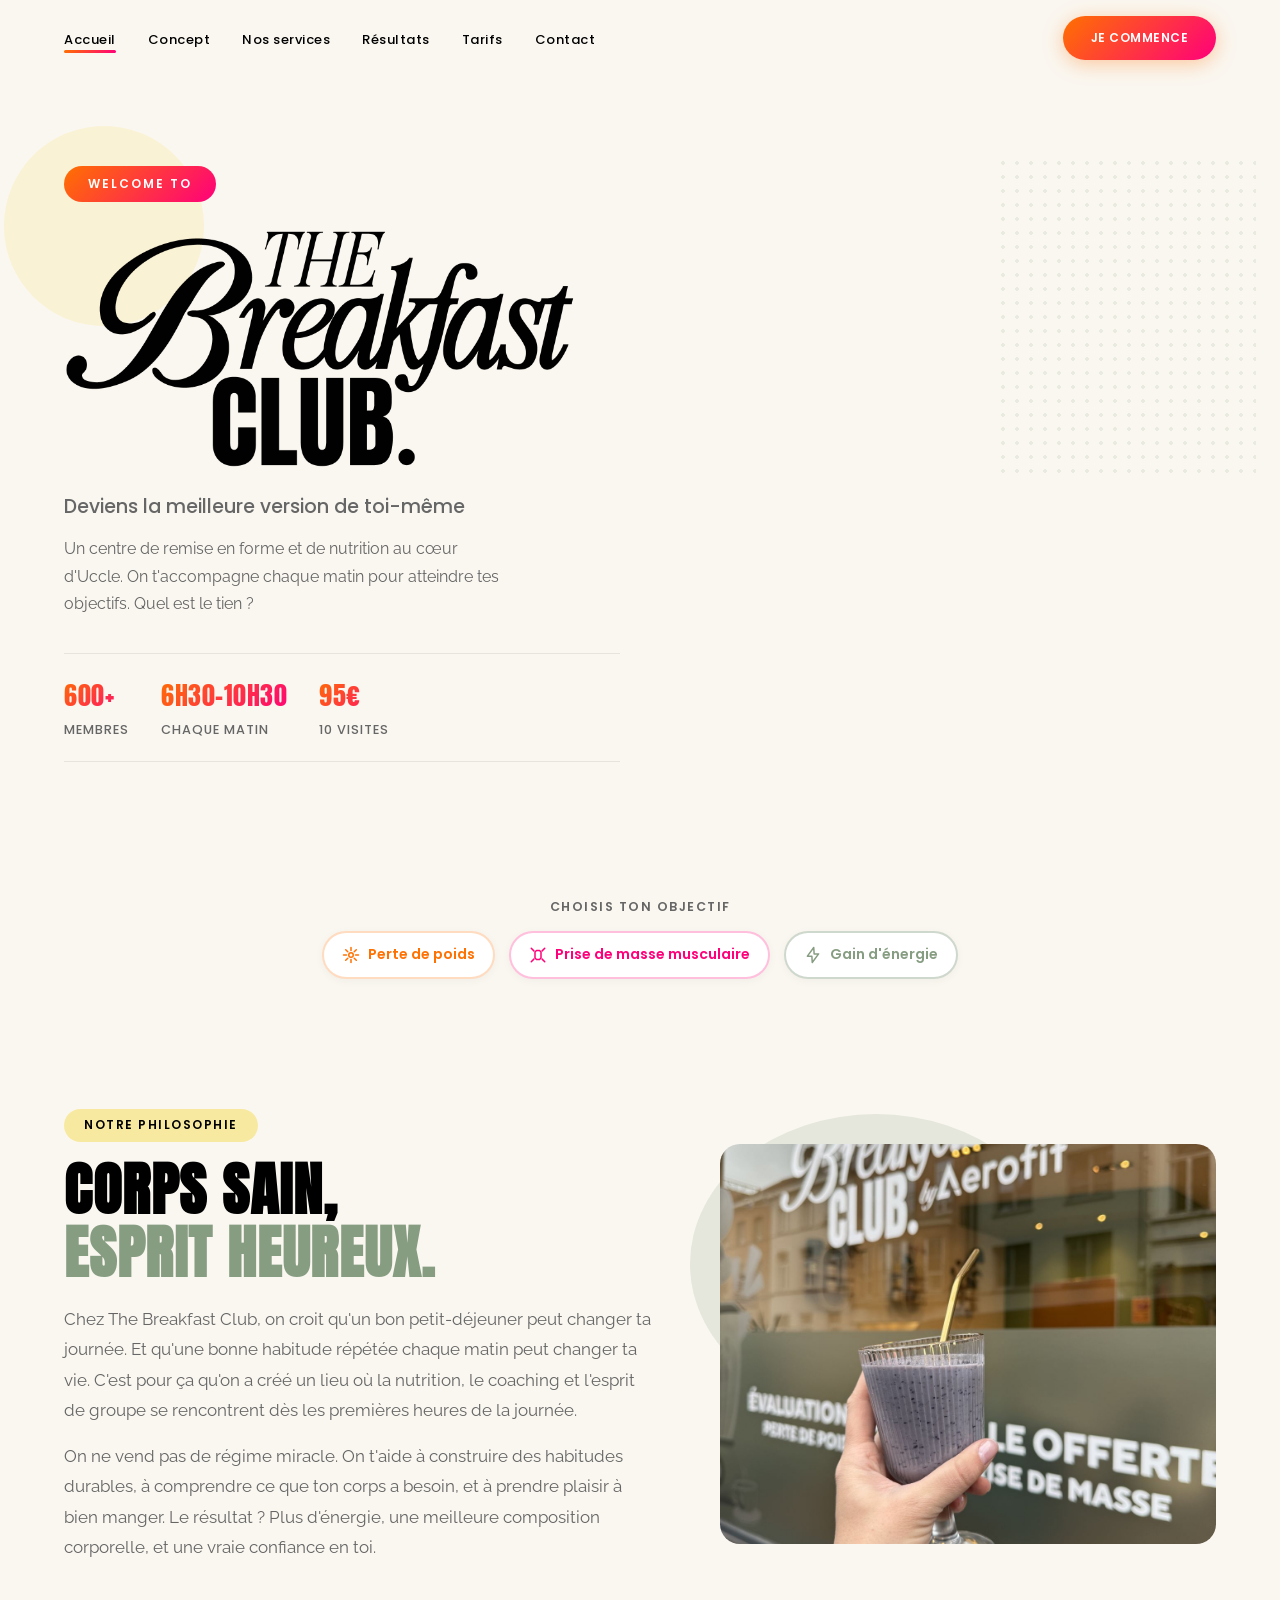
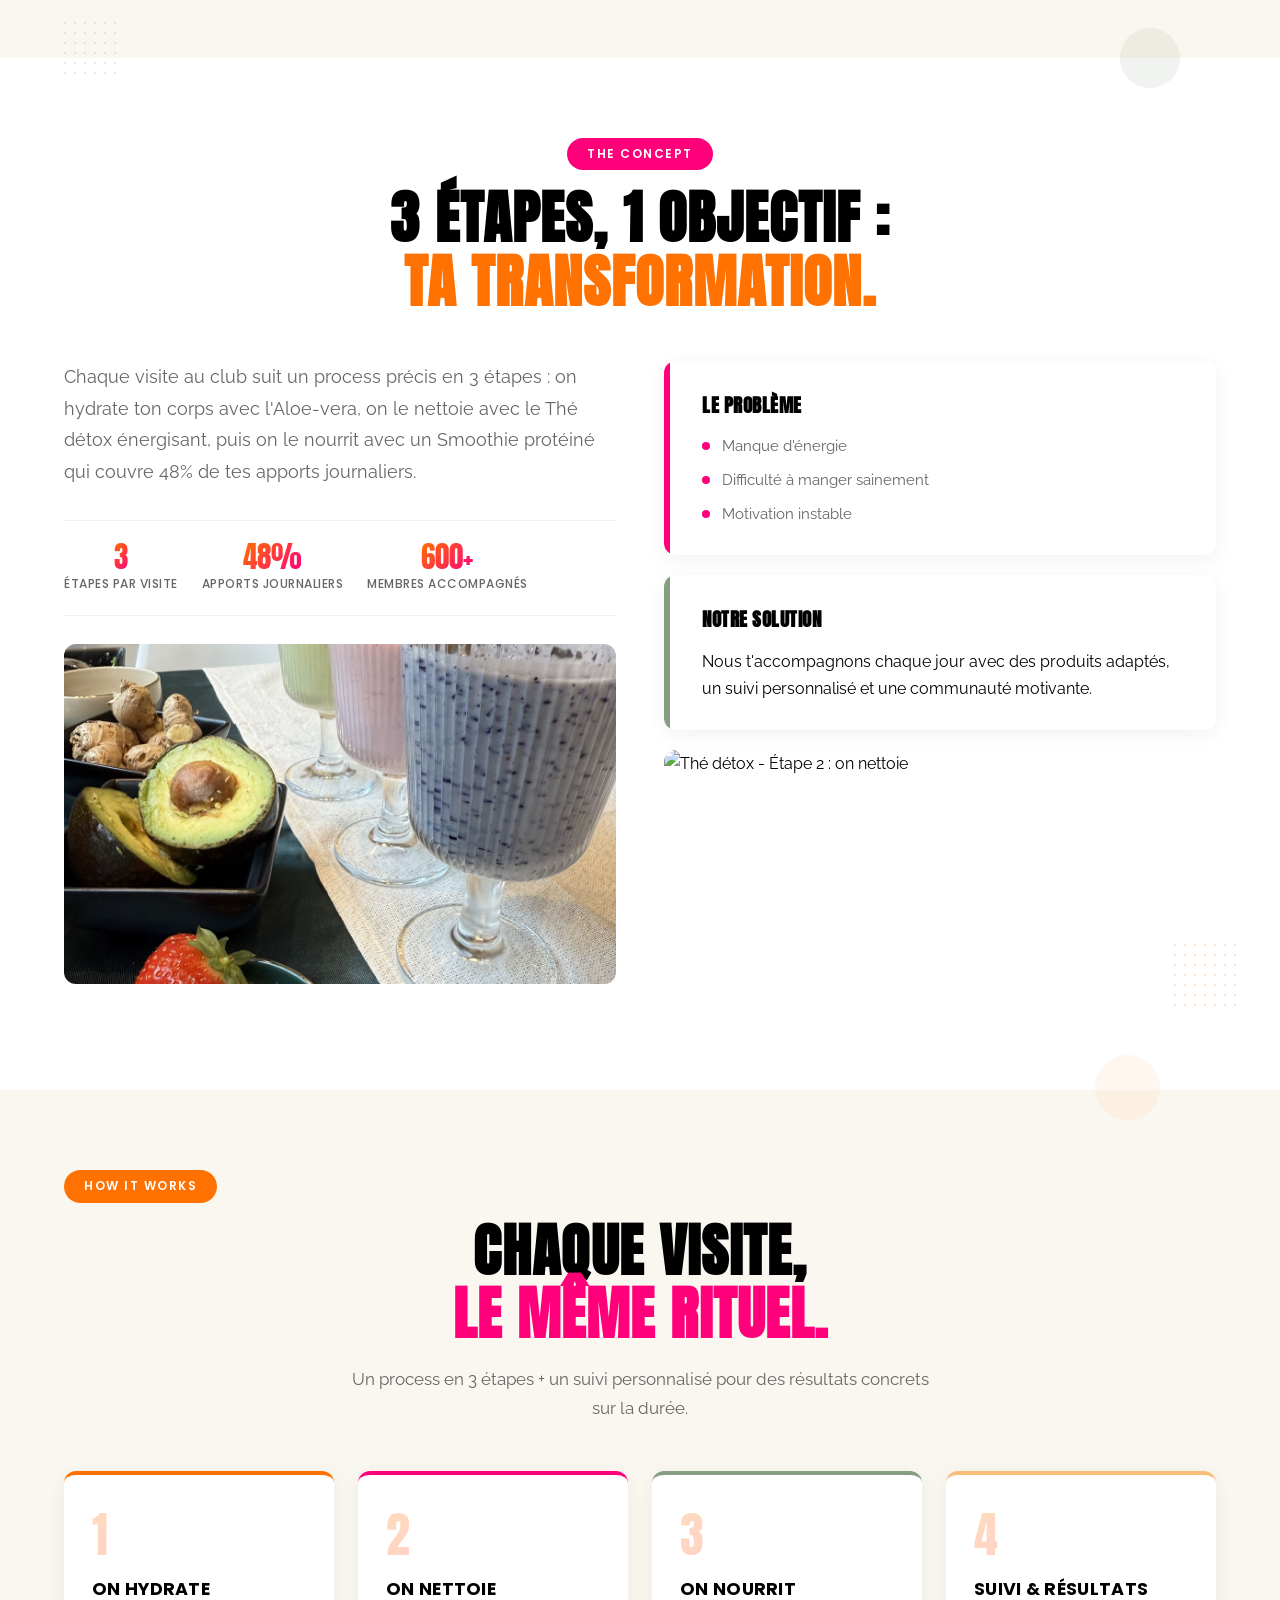
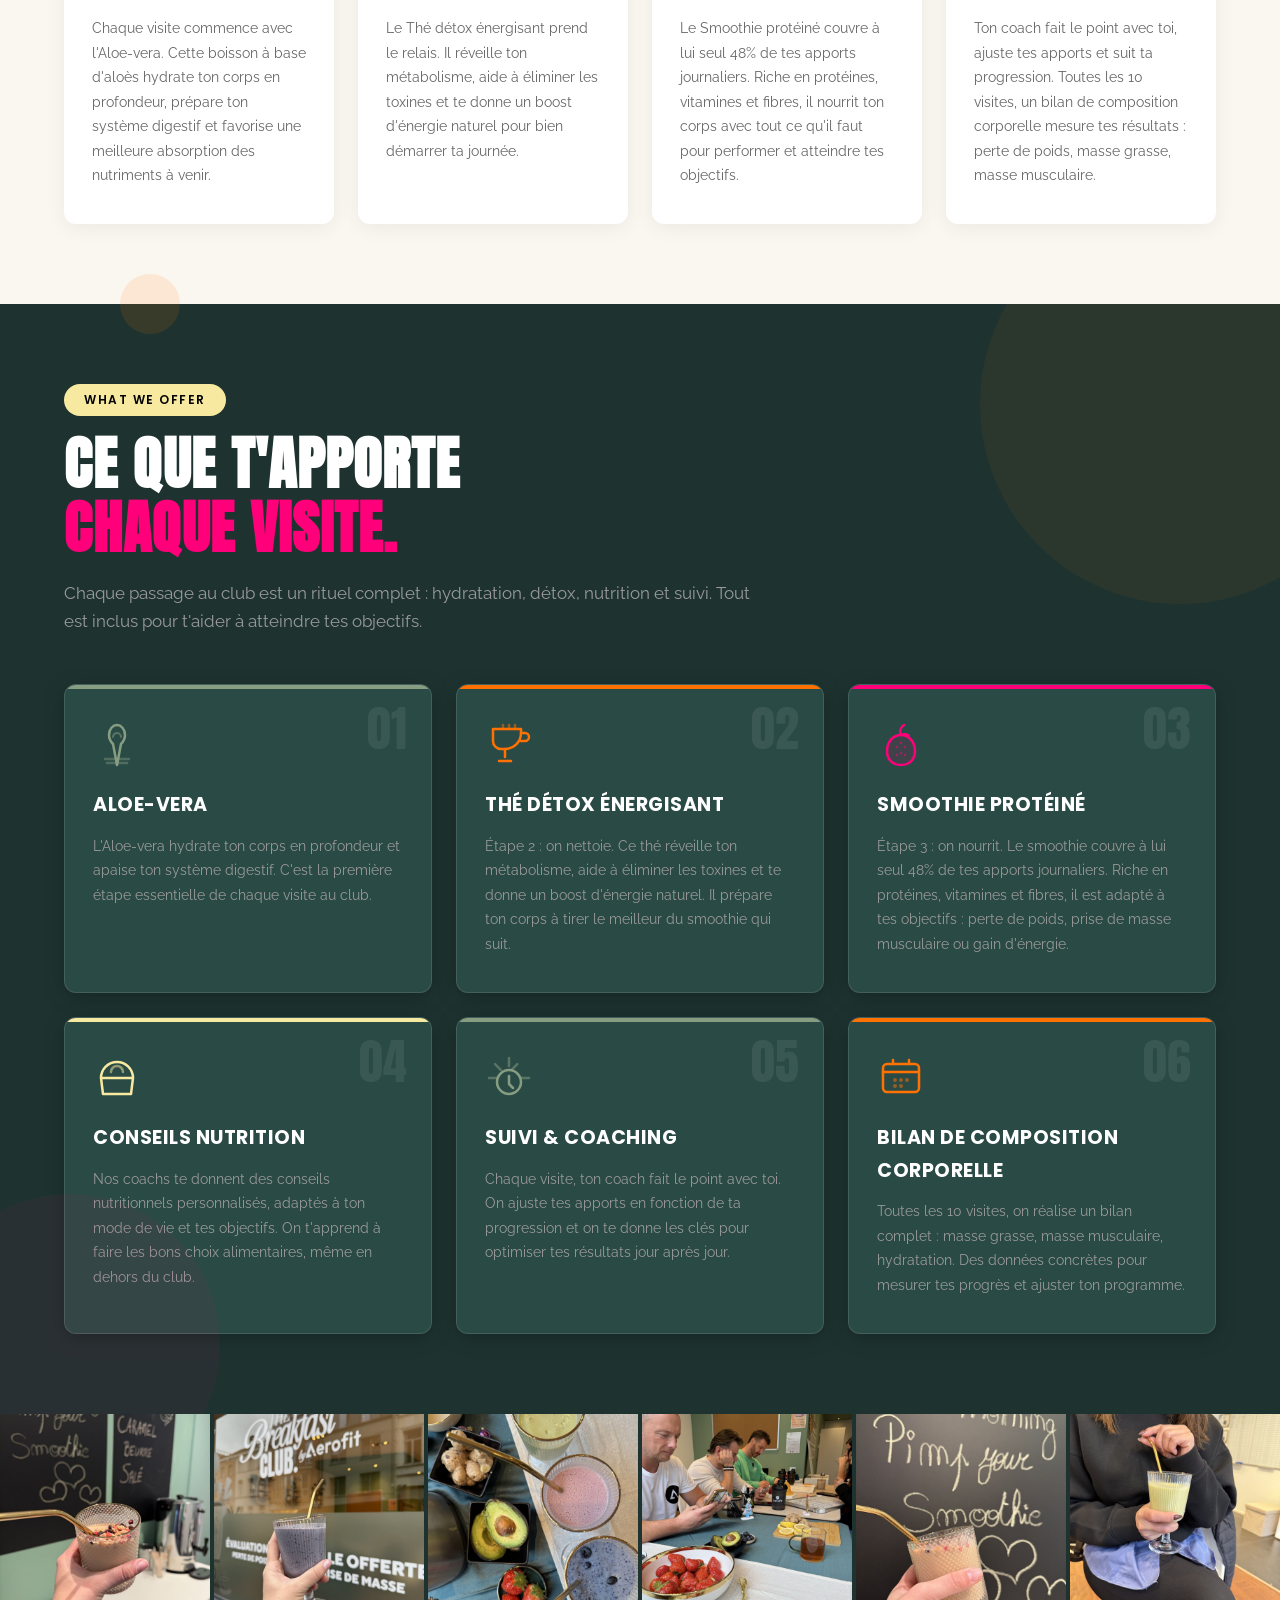
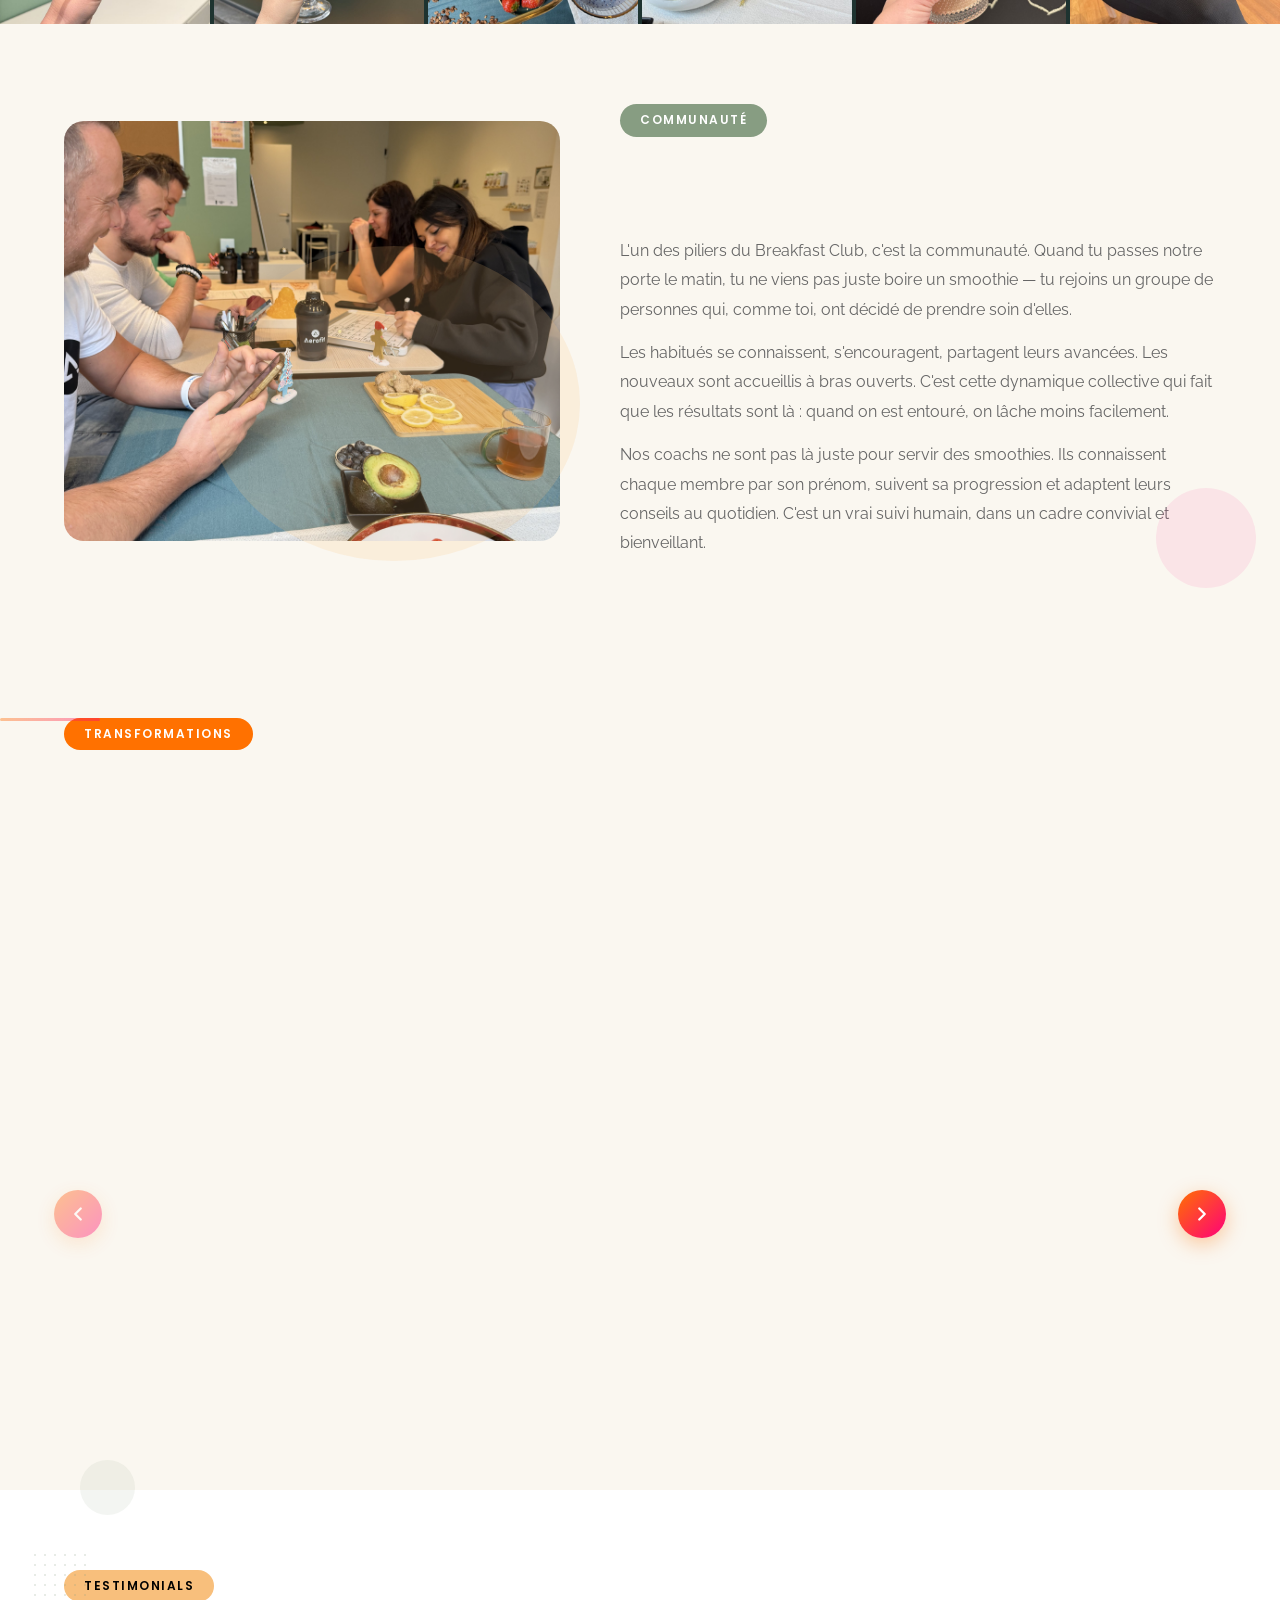
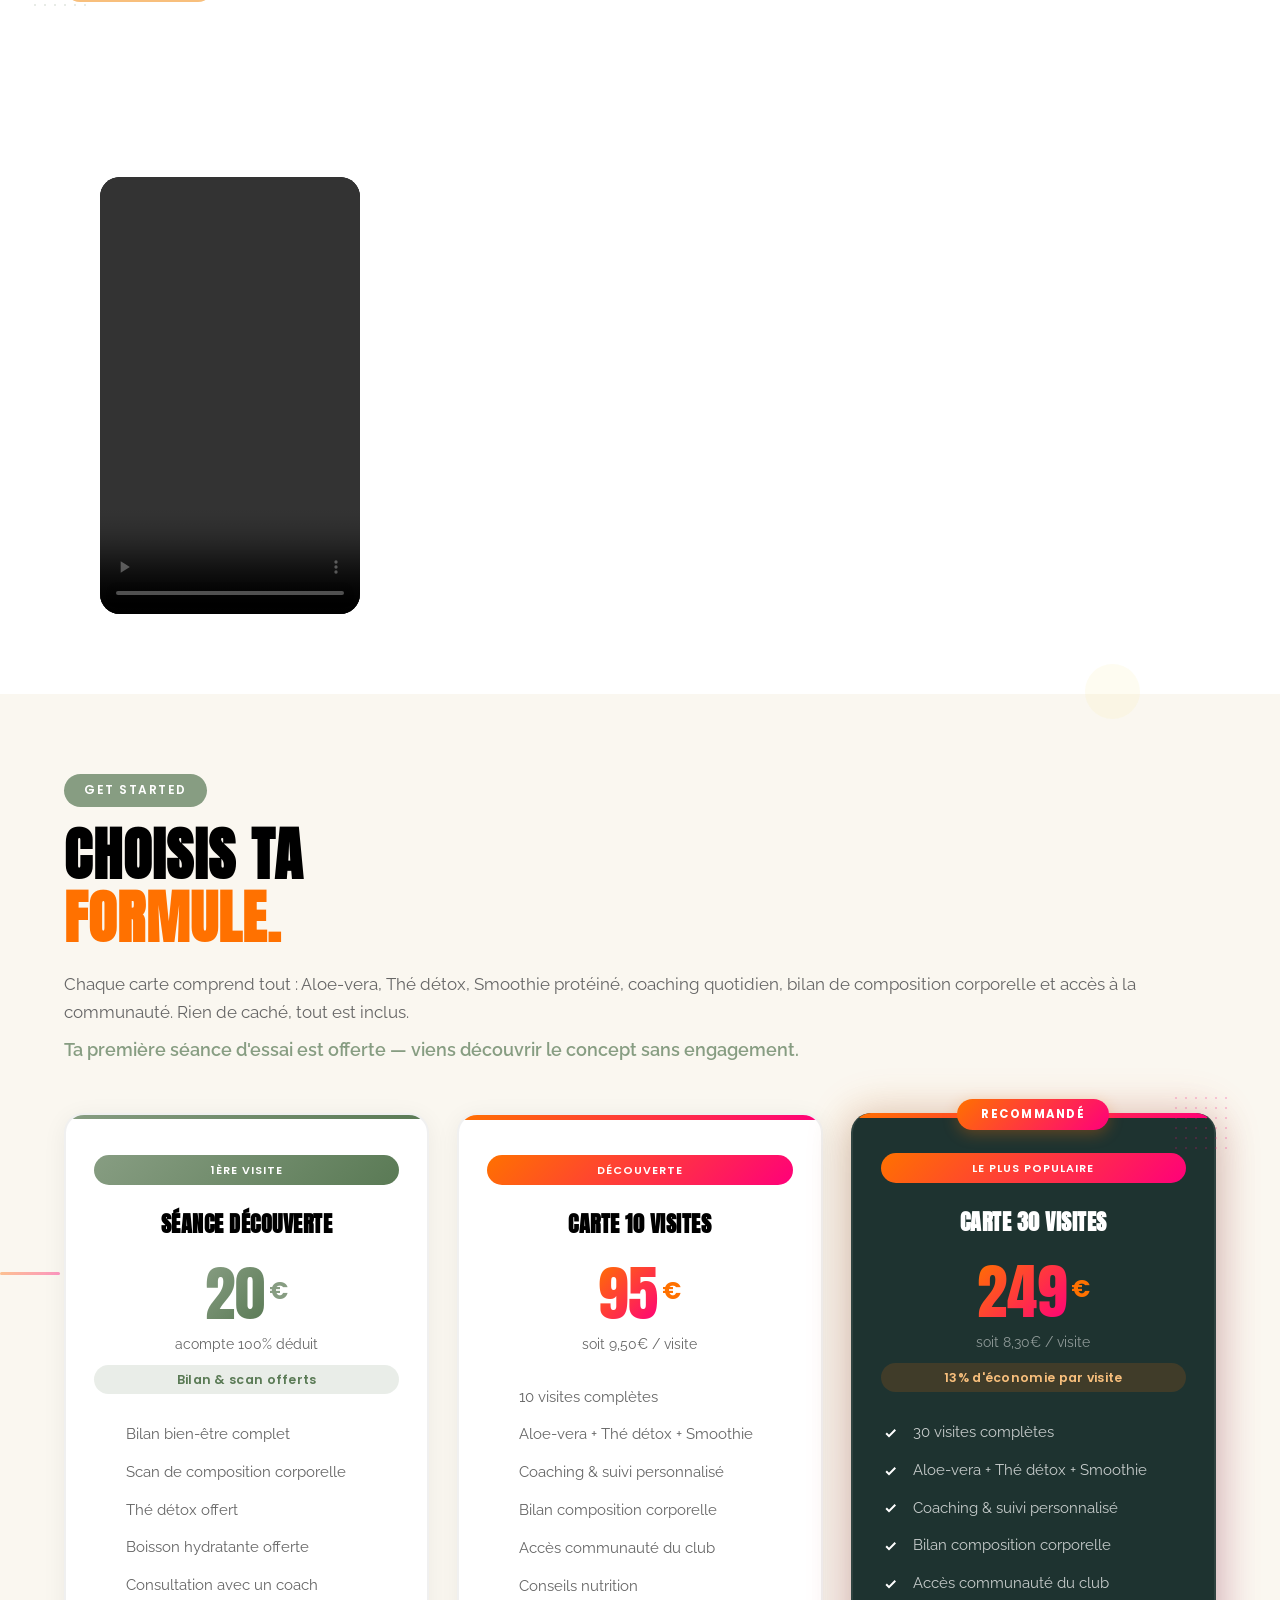
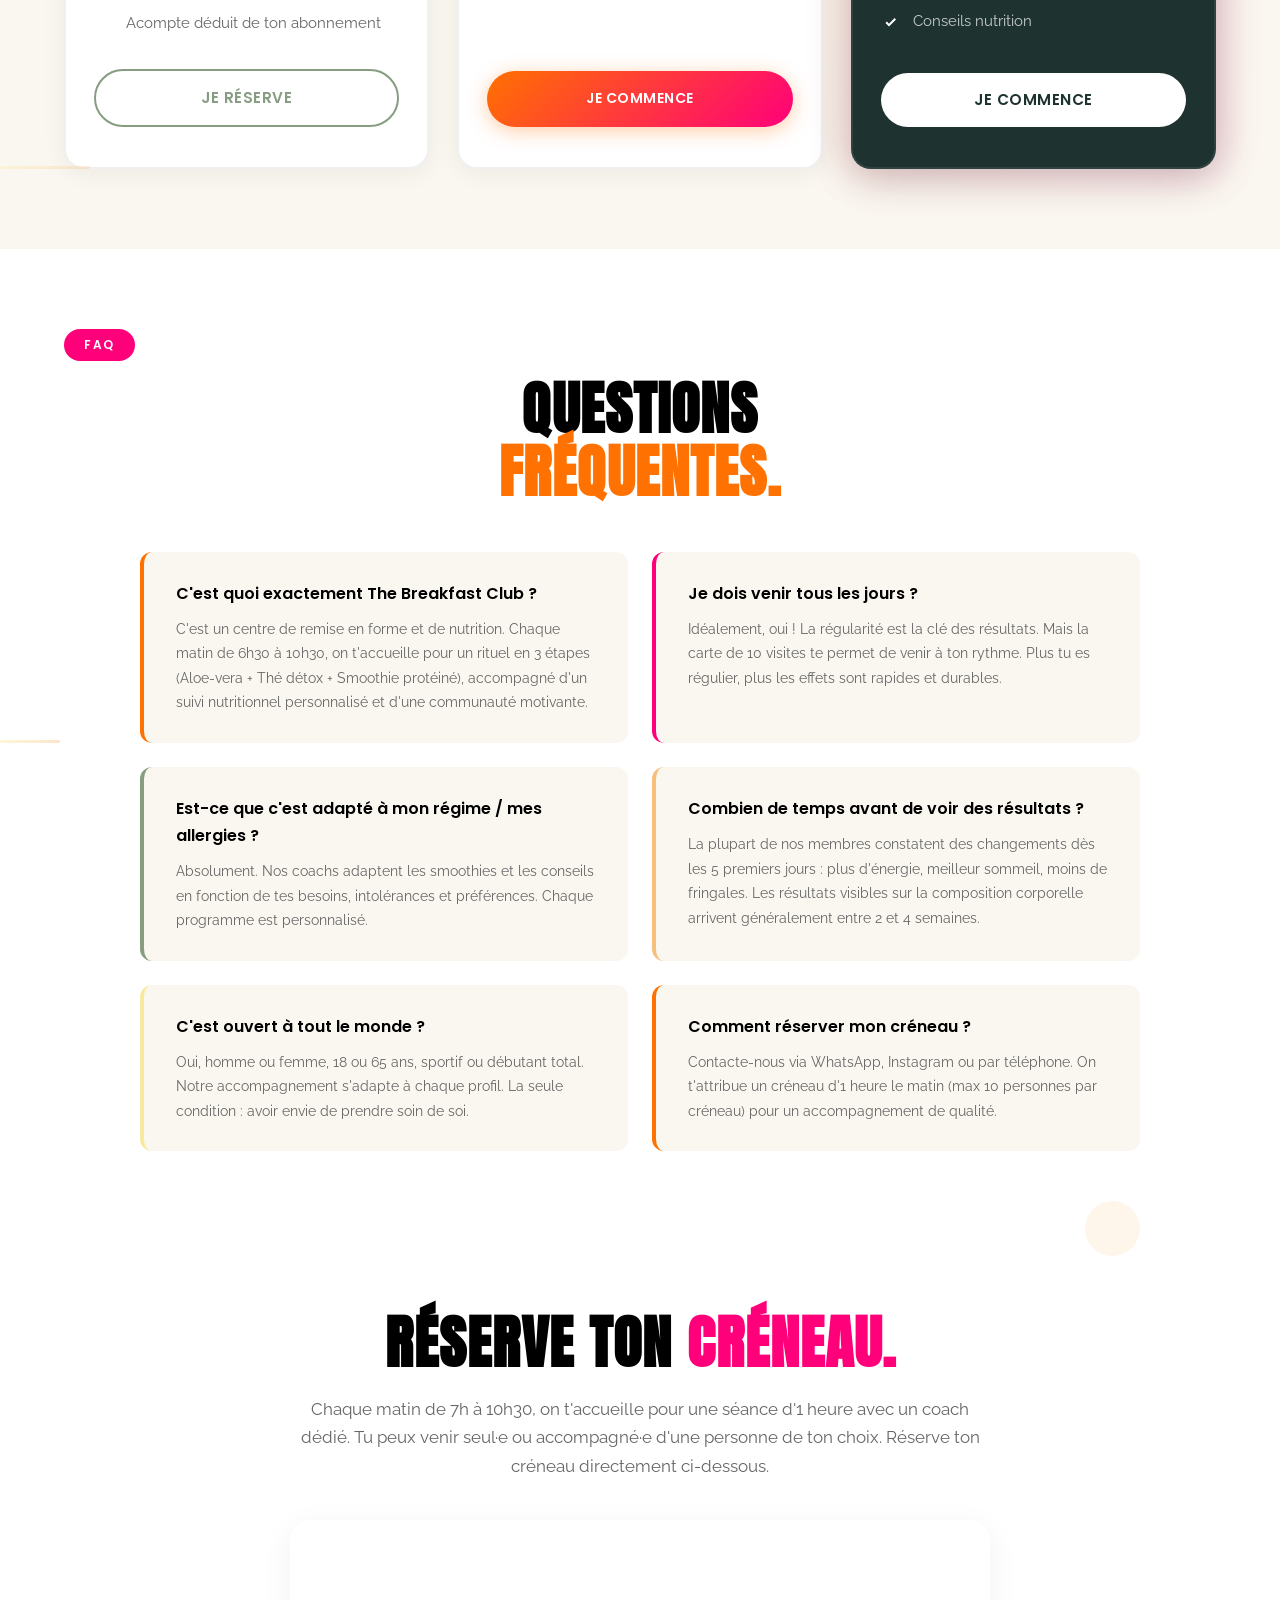
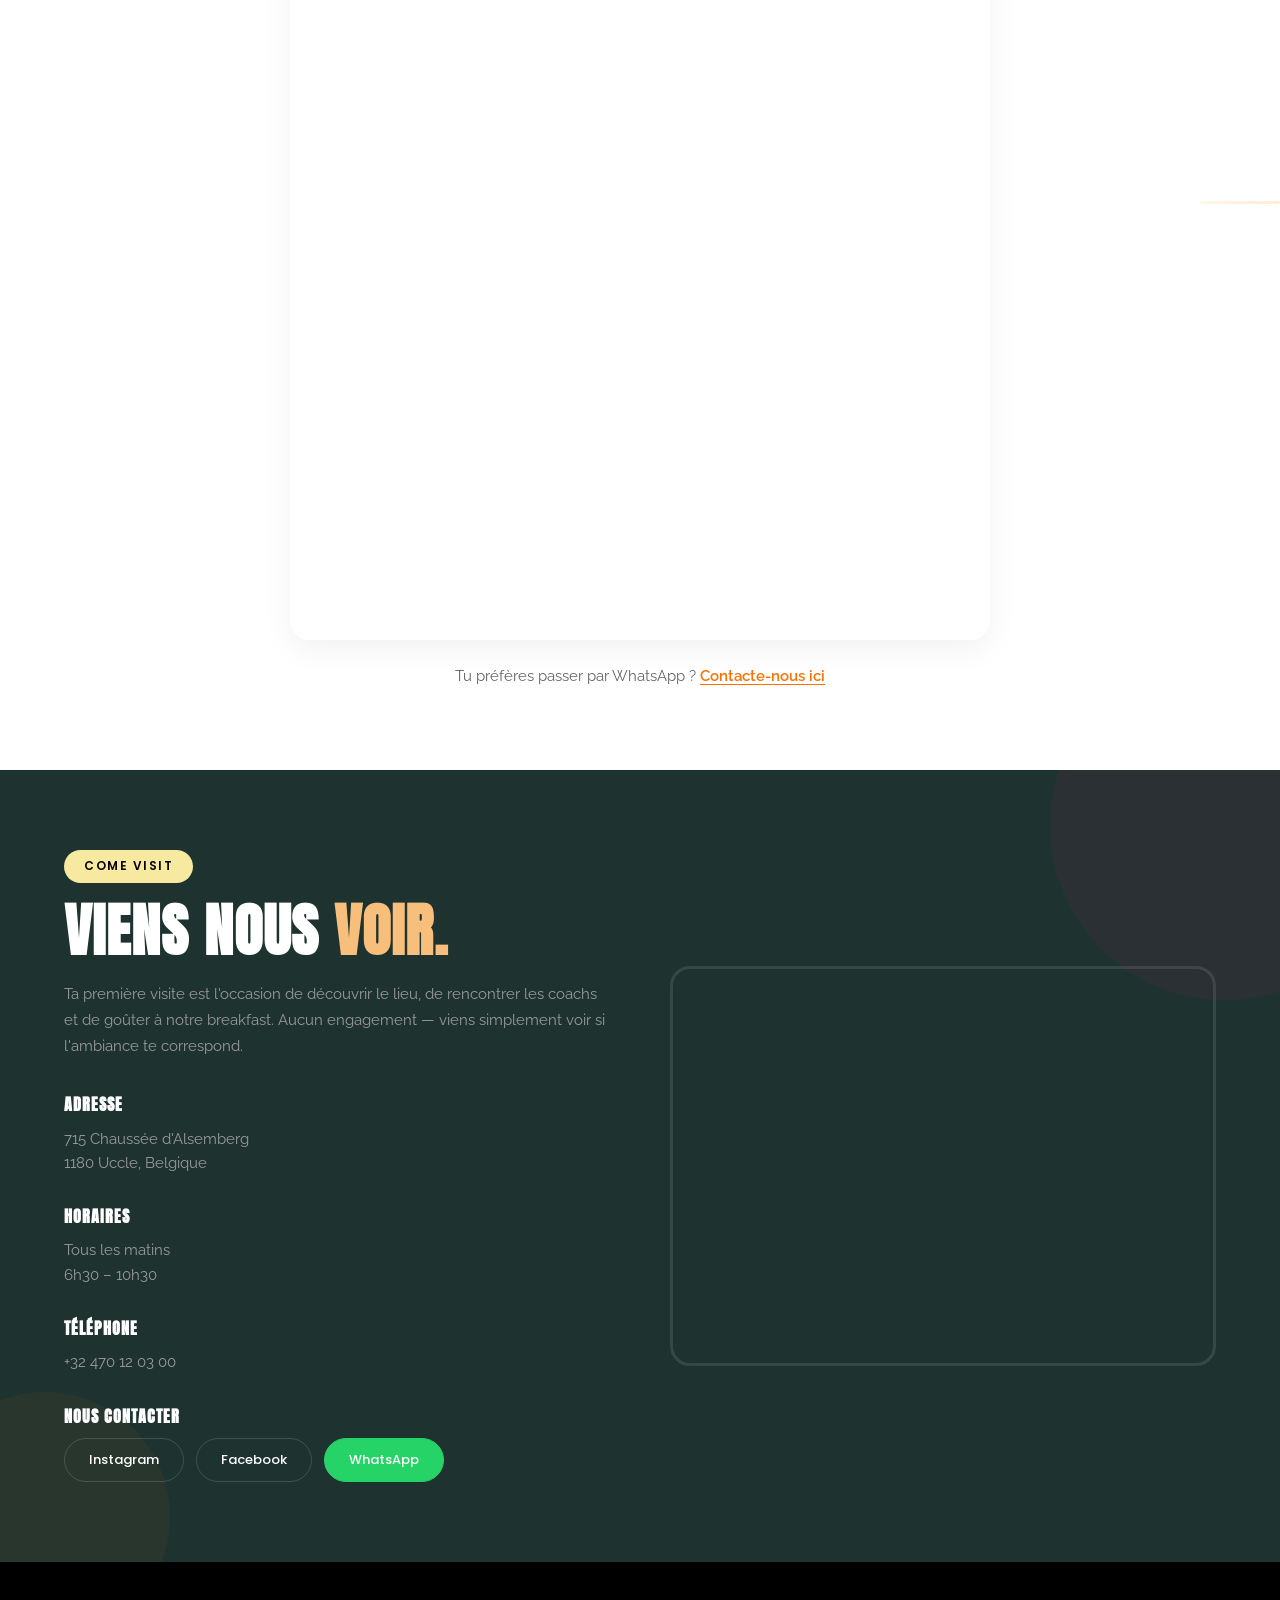
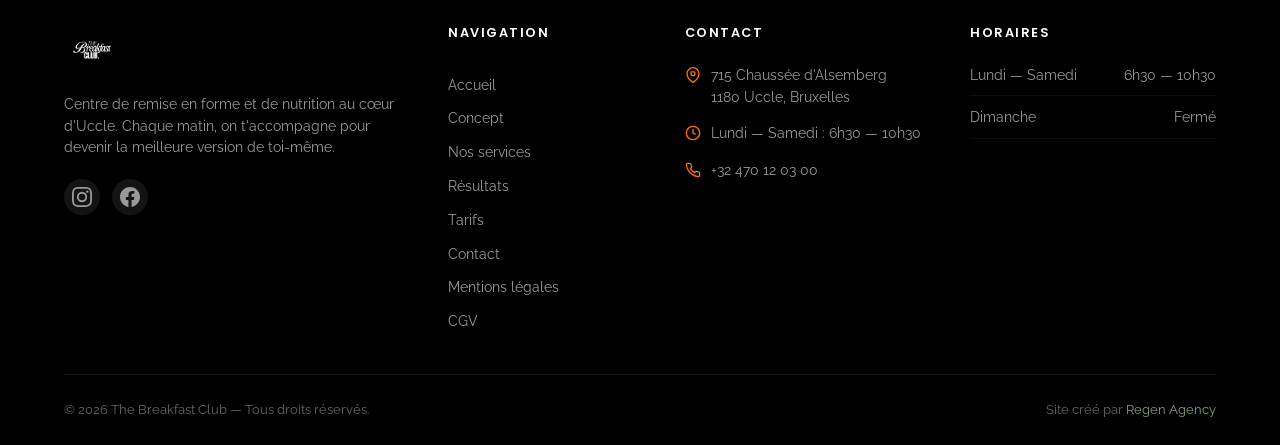
==== index.html @ b4cef54a "Cal.com embed: force light theme + brand colors (orange #ff7100, dark green #1e3330) to match site a" ====
<!DOCTYPE html>
<html lang="fr">
<head>
    <meta charset="UTF-8">
    <meta name="viewport" content="width=device-width, initial-scale=1.0">

    <!-- SEO basics -->
    <title>The Breakfast Club | Coaching Nutrition &amp; Remise en Forme &agrave; Uccle</title>
    <meta name="description" content="Centre de remise en forme et nutrition &agrave; Uccle, Bruxelles. Aloe-vera, th&eacute; d&eacute;tox, smoothies prot&eacute;in&eacute;s, coaching personnalis&eacute;. S&eacute;ance d&eacute;couverte avec bilan corporel offerte.">
    <meta name="keywords" content="centre remise en forme Uccle, nutrition Bruxelles, smoothie prot&eacute;in&eacute;, th&eacute; d&eacute;tox, coaching nutrition, perte de poids Uccle, prise de masse Bruxelles, breakfast club">
    <meta name="author" content="The Breakfast Club">
    <meta name="robots" content="index, follow, max-image-preview:large">
    <link rel="canonical" href="https://www.thebreakfast-club.com/">
    <meta name="geo.region" content="BE-BRU">
    <meta name="geo.placename" content="Uccle">
    <meta name="geo.position" content="50.7935;4.3445">
    <meta name="ICBM" content="50.7935, 4.3445">

    <!-- Open Graph (Facebook, LinkedIn, WhatsApp) -->
    <meta property="og:locale" content="fr_BE">
    <meta property="og:type" content="website">
    <meta property="og:site_name" content="The Breakfast Club">
    <meta property="og:title" content="The Breakfast Club | Coaching Nutrition &amp; Remise en Forme &agrave; Uccle">
    <meta property="og:description" content="Centre de remise en forme et nutrition &agrave; Uccle. Aloe-vera, th&eacute; d&eacute;tox, smoothies prot&eacute;in&eacute;s, coaching personnalis&eacute;. S&eacute;ance d&eacute;couverte avec bilan corporel offerte.">
    <meta property="og:url" content="https://www.thebreakfast-club.com/">
    <meta property="og:image" content="https://www.thebreakfast-club.com/assets/images/IMG_29871.jpg">
    <meta property="og:image:width" content="1200">
    <meta property="og:image:height" content="630">
    <meta property="og:image:alt" content="The Breakfast Club - Smoothie bowl aux fruits rouges">

    <!-- Twitter Card -->
    <meta name="twitter:card" content="summary_large_image">
    <meta name="twitter:title" content="The Breakfast Club | Coaching Nutrition &amp; Remise en Forme &agrave; Uccle">
    <meta name="twitter:description" content="Centre de remise en forme et nutrition &agrave; Uccle. S&eacute;ance d&eacute;couverte avec bilan corporel offerte.">
    <meta name="twitter:image" content="https://www.thebreakfast-club.com/assets/images/IMG_29871.jpg">

    <!-- Theme color -->
    <meta name="theme-color" content="#1e3330">

    <!-- Structured data: LocalBusiness (HealthAndBeautyBusiness) -->
    <script type="application/ld+json">
    {
        "@context": "https://schema.org",
        "@type": "HealthAndBeautyBusiness",
        "name": "The Breakfast Club",
        "description": "Centre de remise en forme et de nutrition à Uccle, Bruxelles. Aloe-vera, thé détox, smoothies protéinés, coaching personnalisé et bilan corporel.",
        "url": "https://www.thebreakfast-club.com",
        "logo": "https://www.thebreakfast-club.com/assets/logo-green.png",
        "image": [
            "https://www.thebreakfast-club.com/assets/images/IMG_29871.jpg",
            "https://www.thebreakfast-club.com/assets/images/IMG_59471.jpg",
            "https://www.thebreakfast-club.com/assets/images/IMG_3019.jpg"
        ],
        "telephone": "+32470120300",
        "priceRange": "€",
        "currenciesAccepted": "EUR",
        "paymentAccepted": "Cash, Credit Card, Debit Card",
        "address": {
            "@type": "PostalAddress",
            "streetAddress": "715 Chaussée d'Alsemberg",
            "addressLocality": "Uccle",
            "postalCode": "1180",
            "addressRegion": "Région de Bruxelles-Capitale",
            "addressCountry": "BE"
        },
        "geo": {
            "@type": "GeoCoordinates",
            "latitude": 50.7935,
            "longitude": 4.3445
        },
        "openingHoursSpecification": [{
            "@type": "OpeningHoursSpecification",
            "dayOfWeek": ["Monday", "Tuesday", "Wednesday", "Thursday", "Friday"],
            "opens": "07:00",
            "closes": "10:30"
        }],
        "sameAs": [
            "https://www.instagram.com/the.break.fast.club/",
            "https://www.facebook.com/profile.php?id=61581393804456"
        ],
        "hasOfferCatalog": {
            "@type": "OfferCatalog",
            "name": "Cartes & séances",
            "itemListElement": [
                {
                    "@type": "Offer",
                    "name": "Séance découverte",
                    "description": "Bilan bien-être + scan corporel offert. 20€ d'acompte déduit du futur abonnement.",
                    "price": "20.00",
                    "priceCurrency": "EUR"
                },
                {
                    "@type": "Offer",
                    "name": "Carte 10 visites",
                    "description": "10 visites complètes : Aloe-vera, thé détox, smoothie protéiné, coaching et bilan corporel.",
                    "price": "95.00",
                    "priceCurrency": "EUR"
                },
                {
                    "@type": "Offer",
                    "name": "Carte 30 visites",
                    "description": "30 visites complètes avec 13% d'économie par visite.",
                    "price": "249.00",
                    "priceCurrency": "EUR"
                }
            ]
        }
    }
    </script>

    <!-- Favicon -->
    <link rel="icon" type="image/png" href="assets/logo-green.png">

    <!-- Fonts -->
    <link rel="preconnect" href="https://fonts.googleapis.com">
    <link rel="preconnect" href="https://fonts.gstatic.com" crossorigin>
    <link href="https://fonts.googleapis.com/css2?family=Anton&family=Poppins:wght@300;400;500;600;700&family=Raleway:wght@300;400;500;600&display=swap" rel="stylesheet">

    <!-- CSS -->
    <link rel="stylesheet" href="style-demo3.css">
    <link rel="stylesheet" href="style-demo4-extra.css">

    <!-- Meta Pixel Code -->
    <script>
    !function(f,b,e,v,n,t,s)
    {if(f.fbq)return;n=f.fbq=function(){n.callMethod?
    n.callMethod.apply(n,arguments):n.queue.push(arguments)};
    if(!f._fbq)f._fbq=n;n.push=n;n.loaded=!0;n.version='2.0';
    n.queue=[];t=b.createElement(e);t.async=!0;
    t.src=v;s=b.getElementsByTagName(e)[0];
    s.parentNode.insertBefore(t,s)}(window, document,'script',
    'https://connect.facebook.net/en_US/fbevents.js');
    fbq('init', '1582702526170106');
    fbq('track', 'PageView');
    </script>
    <noscript><img height="1" width="1" style="display:none"
    src="https://www.facebook.com/tr?id=1582702526170106&ev=PageView&noscript=1"
    /></noscript>
    <!-- End Meta Pixel Code -->
</head>
<body>

    <!-- Header -->
    <header class="header" id="header">
        <div class="header__inner">
            <nav class="nav">
                <a href="#" class="nav__logo" style="display:none;"></a>

                <ul class="nav__menu" id="nav-menu">
                    <li><a href="#home" class="nav__link">Accueil</a></li>
                    <li><a href="#concept" class="nav__link">Concept</a></li>
                    <li><a href="#services" class="nav__link">Nos services</a></li>
                    <li><a href="#results" class="nav__link">R&eacute;sultats</a></li>
                    <li><a href="#pricing" class="nav__link">Tarifs</a></li>
                    <li><a href="#contact" class="nav__link">Contact</a></li>
                </ul>

                <a href="#pricing" class="btn btn--gradient nav__cta">Je commence</a>

                <button class="nav__toggle" id="nav-toggle" aria-label="Menu">
                    <span></span>
                    <span></span>
                    <span></span>
                </button>
            </nav>
        </div>
    </header>

    <!-- Main -->
    <main>

        <!-- ==================== HERO ==================== -->
        <section class="hero" id="home">
            <div class="hero__split">
                <div class="hero__left">
                    <div class="hero__shapes">
                        <div class="hero__shape hero__shape--circle"></div>
                        <!-- dots removed -->
                    </div>
                    <span class="hero__badge">Welcome to</span>
                    <h1 class="hero__title">
                        <img src="assets/logo-black-hero.png" alt="The Breakfast Club" class="hero__title-logo">
                    </h1>
                    <p class="hero__subtitle">Deviens la meilleure version de toi-m&ecirc;me</p>
                    <p class="hero__desc">Un centre de remise en forme et de nutrition au c&oelig;ur d'Uccle. On t'accompagne chaque matin pour atteindre tes objectifs. Quel est le tien ?</p>
                    <div class="hero__stats">
                        <div class="hero__stat">
                            <span class="hero__stat-number">600+</span>
                            <span class="hero__stat-label">Membres</span>
                        </div>
                        <div class="hero__stat">
                            <span class="hero__stat-number">6h30-10h30</span>
                            <span class="hero__stat-label">Chaque matin</span>
                        </div>
                        <div class="hero__stat">
                            <span class="hero__stat-number">95&euro;</span>
                            <span class="hero__stat-label">10 visites</span>
                        </div>
                    </div>
                </div>
                <div class="hero__right">
                    <div class="hero__img-wrapper">
                        <video class="hero__video" autoplay muted loop playsinline>
                            <source src="assets/hero-video-bienvenue.mp4#t=4" type="video/mp4">
                        </video>
                        <div class="hero__img-accent"></div>
                    </div>
                </div>
            </div>
            <div class="hero__objectives-block">
                <p class="hero__objectives-label">Choisis ton objectif</p>
                <div class="hero__objectives">
                    <a href="#booking" class="objective-btn objective-btn--orange" data-objective="Perte de poids">
                        <svg class="objective-btn__icon" viewBox="0 0 24 24" fill="none" xmlns="http://www.w3.org/2000/svg">
                            <path d="M12 2v4M12 18v4M4.93 4.93l2.83 2.83M16.24 16.24l2.83 2.83M2 12h4M18 12h4M4.93 19.07l2.83-2.83M16.24 7.76l2.83-2.83" stroke="currentColor" stroke-width="2" stroke-linecap="round"/>
                            <circle cx="12" cy="12" r="3" stroke="currentColor" stroke-width="2"/>
                        </svg>
                        <span class="objective-btn__label">Perte de poids</span>
                    </a>
                    <a href="#booking" class="objective-btn objective-btn--pink" data-objective="Prise de masse musculaire">
                        <svg class="objective-btn__icon" viewBox="0 0 24 24" fill="none" xmlns="http://www.w3.org/2000/svg">
                            <path d="M6.5 6.5L3 3M17.5 17.5L21 21M17.5 6.5L21 3M6.5 17.5L3 21" stroke="currentColor" stroke-width="2" stroke-linecap="round"/>
                            <path d="M8 8l2-2h4l2 2v8l-2 2h-4l-2-2V8z" stroke="currentColor" stroke-width="2" stroke-linejoin="round"/>
                        </svg>
                        <span class="objective-btn__label">Prise de masse musculaire</span>
                    </a>
                    <a href="#booking" class="objective-btn objective-btn--green" data-objective="Gain d'&eacute;nergie">
                        <svg class="objective-btn__icon" viewBox="0 0 24 24" fill="none" xmlns="http://www.w3.org/2000/svg">
                            <path d="M13 2L4.5 13.5h6L11 22l8.5-11.5h-6L13 2z" stroke="currentColor" stroke-width="2" stroke-linejoin="round"/>
                        </svg>
                        <span class="objective-btn__label">Gain d'&eacute;nergie</span>
                    </a>
                </div>
            </div>
        </section>

        <!-- ==================== PHILOSOPHY (NEW) ==================== -->
        <section class="section section--philosophy">
            <div class="container">
                <div class="philosophy">
                    <div class="philosophy__content">
                        <span class="tag tag--yellow">Notre philosophie</span>
                        <h2 class="section__title">Corps sain,<br><span class="text-accent text-accent--green">esprit heureux.</span></h2>
                        <p class="philosophy__text">Chez The Breakfast Club, on croit qu'un bon petit-d&eacute;jeuner peut changer ta journ&eacute;e. Et qu'une bonne habitude r&eacute;p&eacute;t&eacute;e chaque matin peut changer ta vie. C'est pour &ccedil;a qu'on a cr&eacute;&eacute; un lieu o&ugrave; la nutrition, le coaching et l'esprit de groupe se rencontrent d&egrave;s les premi&egrave;res heures de la journ&eacute;e.</p>
                        <p class="philosophy__text">On ne vend pas de r&eacute;gime miracle. On t'aide &agrave; construire des habitudes durables, &agrave; comprendre ce que ton corps a besoin, et &agrave; prendre plaisir &agrave; bien manger. Le r&eacute;sultat ? Plus d'&eacute;nergie, une meilleure composition corporelle, et une vraie confiance en toi.</p>
                    </div>
                    <div class="philosophy__image">
                        <div class="deco-behind deco-behind--circle deco-behind--green"></div>
                        <img src="assets/images/IMG_59471.jpg" alt="Ambiance du club" class="philosophy__img">
                    </div>
                </div>
            </div>
        </section>

        <!-- ==================== CONCEPT ==================== -->
        <section class="section section--concept" id="concept">
            <div class="container">
                <div class="concept">
                    <div class="concept__header">
                        <span class="tag tag--pink">The Concept</span>
                        <h2 class="section__title">3 &eacute;tapes, 1 objectif :<br><span class="text-accent text-accent--orange">ta transformation.</span></h2>
                    </div>
                    <div class="concept__split">
                        <div class="concept__text">
                            <p class="concept__intro">Chaque visite au club suit un process pr&eacute;cis en 3 &eacute;tapes : on hydrate ton corps avec l'Aloe-vera, on le nettoie avec le Th&eacute; d&eacute;tox &eacute;nergisant, puis on le nourrit avec un Smoothie prot&eacute;in&eacute; qui couvre 48% de tes apports journaliers.</p>
                            <div class="concept__highlights">
                                <div class="concept__highlight">
                                    <span class="concept__highlight-number">3</span>
                                    <span class="concept__highlight-label">&Eacute;tapes par visite</span>
                                </div>
                                <div class="concept__highlight">
                                    <span class="concept__highlight-number">48%</span>
                                    <span class="concept__highlight-label">Apports journaliers</span>
                                </div>
                                <div class="concept__highlight">
                                    <span class="concept__highlight-number">600+</span>
                                    <span class="concept__highlight-label">Membres accompagn&eacute;s</span>
                                </div>
                            </div>
                            <div class="concept__images">
                                <img src="assets/images/IMG_5991.jpg" alt="Smoothies et ingr&eacute;dients frais au Breakfast Club" class="concept__img concept__img--square">
                            </div>
                        </div>
                        <div class="concept__blocks">
                            <div class="concept__problem">
                                <div class="concept__block-strip concept__block-strip--pink"></div>
                                <div class="concept__block-content">
                                    <h3 class="concept__label">Le probl&egrave;me</h3>
                                    <ul class="concept__list">
                                        <li>Manque d'&eacute;nergie</li>
                                        <li>Difficult&eacute; &agrave; manger sainement</li>
                                        <li>Motivation instable</li>
                                    </ul>
                                </div>
                            </div>
                            <div class="concept__solution">
                                <div class="concept__block-strip concept__block-strip--green"></div>
                                <div class="concept__block-content">
                                    <h3 class="concept__label">Notre solution</h3>
                                    <p>Nous t'accompagnons chaque jour avec des produits adapt&eacute;s, un suivi personnalis&eacute; et une communaut&eacute; motivante.</p>
                                </div>
                            </div>
                            <div class="concept__steps">
                                <img src="assets/images/the-detox.jpeg" alt="Th&eacute; d&eacute;tox - &Eacute;tape 2 : on nettoie" class="concept__steps-img">
                            </div>
                        </div>
                    </div>
                </div>
            </div>
        </section>

        <!-- ==================== HOW IT WORKS (NEW) ==================== -->
        <section class="section section--howitworks">
            <div class="container">
                <span class="tag tag--orange">How it works</span>
                <h2 class="section__title section__title--center">Chaque visite,<br><span class="text-accent text-accent--pink">le m&ecirc;me rituel.</span></h2>
                <p class="section__subtitle section__subtitle--center">Un process en 3 &eacute;tapes + un suivi personnalis&eacute; pour des r&eacute;sultats concrets sur la dur&eacute;e.</p>

                <div class="steps__grid">
                    <div class="step-card">
                        <div class="step-card__number">1</div>
                        <h3 class="step-card__title">On hydrate</h3>
                        <p class="step-card__desc">Chaque visite commence avec l'Aloe-vera. Cette boisson &agrave; base d'alo&egrave;s hydrate ton corps en profondeur, pr&eacute;pare ton syst&egrave;me digestif et favorise une meilleure absorption des nutriments &agrave; venir.</p>
                    </div>
                    <div class="step-card">
                        <div class="step-card__number">2</div>
                        <h3 class="step-card__title">On nettoie</h3>
                        <p class="step-card__desc">Le Th&eacute; d&eacute;tox &eacute;nergisant prend le relais. Il r&eacute;veille ton m&eacute;tabolisme, aide &agrave; &eacute;liminer les toxines et te donne un boost d'&eacute;nergie naturel pour bien d&eacute;marrer ta journ&eacute;e.</p>
                    </div>
                    <div class="step-card">
                        <div class="step-card__number">3</div>
                        <h3 class="step-card__title">On nourrit</h3>
                        <p class="step-card__desc">Le Smoothie prot&eacute;in&eacute; couvre &agrave; lui seul 48% de tes apports journaliers. Riche en prot&eacute;ines, vitamines et fibres, il nourrit ton corps avec tout ce qu'il faut pour performer et atteindre tes objectifs.</p>
                    </div>
                    <div class="step-card">
                        <div class="step-card__number">4</div>
                        <h3 class="step-card__title">Suivi &amp; r&eacute;sultats</h3>
                        <p class="step-card__desc">Ton coach fait le point avec toi, ajuste tes apports et suit ta progression. Toutes les 10 visites, un bilan de composition corporelle mesure tes r&eacute;sultats : perte de poids, masse grasse, masse musculaire.</p>
                    </div>
                </div>
            </div>
        </section>

        <!-- ==================== SERVICES ==================== -->
        <section class="section section--services" id="services">
            <div class="container">
                <span class="tag tag--yellow">What we offer</span>
                <h2 class="section__title section__title--light">Ce que t'apporte<br><span class="text-accent text-accent--pink">chaque visite.</span></h2>
                <p class="section__subtitle section__subtitle--light">Chaque passage au club est un rituel complet : hydratation, d&eacute;tox, nutrition et suivi. Tout est inclus pour t'aider &agrave; atteindre tes objectifs.</p>

                <div class="services__grid">
                    <div class="service-card service-card--green">
                        <div class="service-card__number">01</div>
                        <div class="service-card__icon">
                            <svg viewBox="0 0 48 48" fill="none" xmlns="http://www.w3.org/2000/svg">
                                <path d="M24 4C20 4 16 8 16 14c0 4 2 7 4 9l4 21 4-21c2-2 4-5 4-9 0-6-4-10-8-10z" stroke="currentColor" stroke-width="2.5" stroke-linecap="round" stroke-linejoin="round"/>
                                <path d="M20 16c0-2.2 1.8-4 4-4s4 1.8 4 4" stroke="currentColor" stroke-width="2" stroke-linecap="round" opacity="0.5"/>
                                <path d="M12 38h24M14 42h20" stroke="currentColor" stroke-width="2.5" stroke-linecap="round" opacity="0.4"/>
                            </svg>
                        </div>
                        <h3 class="service-card__title">Aloe-vera</h3>
                        <p class="service-card__desc">L'Aloe-vera hydrate ton corps en profondeur et apaise ton syst&egrave;me digestif. C'est la premi&egrave;re &eacute;tape essentielle de chaque visite au club.</p>
                    </div>

                    <div class="service-card service-card--orange">
                        <div class="service-card__number">02</div>
                        <div class="service-card__icon">
                            <svg viewBox="0 0 48 48" fill="none" xmlns="http://www.w3.org/2000/svg">
                                <path d="M12 8h24v4c0 8.837-7.163 16-16 16h-4C11.582 28 8 24.418 8 20V8h4z" stroke="currentColor" stroke-width="2.5" stroke-linecap="round" stroke-linejoin="round"/>
                                <path d="M36 12h4a4 4 0 014 4v0a4 4 0 01-4 4h-4" stroke="currentColor" stroke-width="2.5" stroke-linecap="round"/>
                                <path d="M20 28v8M14 40h12" stroke="currentColor" stroke-width="2.5" stroke-linecap="round"/>
                                <path d="M18 4v4M24 4v4M30 4v4" stroke="currentColor" stroke-width="2.5" stroke-linecap="round" opacity="0.5"/>
                            </svg>
                        </div>
                        <h3 class="service-card__title">Th&eacute; d&eacute;tox &eacute;nergisant</h3>
                        <p class="service-card__desc">&Eacute;tape 2 : on nettoie. Ce th&eacute; r&eacute;veille ton m&eacute;tabolisme, aide &agrave; &eacute;liminer les toxines et te donne un boost d'&eacute;nergie naturel. Il pr&eacute;pare ton corps &agrave; tirer le meilleur du smoothie qui suit.</p>
                    </div>

                    <div class="service-card service-card--pink">
                        <div class="service-card__number">03</div>
                        <div class="service-card__icon">
                            <svg viewBox="0 0 48 48" fill="none" xmlns="http://www.w3.org/2000/svg">
                                <path d="M24 14c-8 0-14 7-14 16 0 8 5 14 14 14s14-6 14-14c0-9-6-16-14-16z" stroke="currentColor" stroke-width="2.5" fill="currentColor" fill-opacity="0.1"/>
                                <circle cx="20" cy="26" r="1.2" fill="currentColor" opacity="0.5"/>
                                <circle cx="28" cy="26" r="1.2" fill="currentColor" opacity="0.5"/>
                                <circle cx="24" cy="32" r="1.2" fill="currentColor" opacity="0.5"/>
                                <circle cx="20" cy="34" r="1.2" fill="currentColor" opacity="0.5"/>
                                <circle cx="28" cy="34" r="1.2" fill="currentColor" opacity="0.5"/>
                                <circle cx="24" cy="22" r="1.2" fill="currentColor" opacity="0.5"/>
                                <path d="M24 14c-2-4 0-8 3-10" stroke="currentColor" stroke-width="2.5" stroke-linecap="round"/>
                                <path d="M24 14c3-2 7-1 8 1" stroke="currentColor" stroke-width="2" stroke-linecap="round" fill="currentColor" fill-opacity="0.15"/>
                            </svg>
                        </div>
                        <h3 class="service-card__title">Smoothie prot&eacute;in&eacute;</h3>
                        <p class="service-card__desc">&Eacute;tape 3 : on nourrit. Le smoothie couvre &agrave; lui seul 48% de tes apports journaliers. Riche en prot&eacute;ines, vitamines et fibres, il est adapt&eacute; &agrave; tes objectifs : perte de poids, prise de masse musculaire ou gain d'&eacute;nergie.</p>
                    </div>

                    <div class="service-card service-card--yellow">
                        <div class="service-card__number">04</div>
                        <div class="service-card__icon">
                            <svg viewBox="0 0 48 48" fill="none" xmlns="http://www.w3.org/2000/svg">
                                <path d="M8 24h32M8 24c0-8.837 7.163-16 16-16s16 7.163 16 16M8 24l2 16h28l2-16" stroke="currentColor" stroke-width="2.5" stroke-linecap="round" stroke-linejoin="round"/>
                                <path d="M18 18c0-3.314 2.686-6 6-6s6 2.686 6 6" stroke="currentColor" stroke-width="2.5" stroke-linecap="round" opacity="0.5"/>
                            </svg>
                        </div>
                        <h3 class="service-card__title">Conseils nutrition</h3>
                        <p class="service-card__desc">Nos coachs te donnent des conseils nutritionnels personnalis&eacute;s, adapt&eacute;s &agrave; ton mode de vie et tes objectifs. On t'apprend &agrave; faire les bons choix alimentaires, m&ecirc;me en dehors du club.</p>
                    </div>

                    <div class="service-card service-card--green">
                        <div class="service-card__number">05</div>
                        <div class="service-card__icon">
                            <svg viewBox="0 0 48 48" fill="none" xmlns="http://www.w3.org/2000/svg">
                                <path d="M24 4v8M4 24h8M36 24h8M10.1 10.1l5.66 5.66M32.24 10.1l-5.66 5.66" stroke="currentColor" stroke-width="2.5" stroke-linecap="round" opacity="0.5"/>
                                <circle cx="24" cy="28" r="12" stroke="currentColor" stroke-width="2.5"/>
                                <path d="M24 22v8l4 4" stroke="currentColor" stroke-width="2.5" stroke-linecap="round" stroke-linejoin="round"/>
                            </svg>
                        </div>
                        <h3 class="service-card__title">Suivi &amp; coaching</h3>
                        <p class="service-card__desc">Chaque visite, ton coach fait le point avec toi. On ajuste tes apports en fonction de ta progression et on te donne les cl&eacute;s pour optimiser tes r&eacute;sultats jour apr&egrave;s jour.</p>
                    </div>

                    <div class="service-card service-card--orange">
                        <div class="service-card__number">06</div>
                        <div class="service-card__icon">
                            <svg viewBox="0 0 48 48" fill="none" xmlns="http://www.w3.org/2000/svg">
                                <rect x="6" y="10" width="36" height="28" rx="4" stroke="currentColor" stroke-width="2.5"/>
                                <path d="M6 18h36M16 10V6M32 10V6" stroke="currentColor" stroke-width="2.5" stroke-linecap="round"/>
                                <circle cx="18" cy="26" r="2" fill="currentColor" opacity="0.5"/>
                                <circle cx="24" cy="26" r="2" fill="currentColor" opacity="0.5"/>
                                <circle cx="30" cy="26" r="2" fill="currentColor" opacity="0.5"/>
                                <circle cx="18" cy="32" r="2" fill="currentColor" opacity="0.5"/>
                                <circle cx="24" cy="32" r="2" fill="currentColor" opacity="0.5"/>
                            </svg>
                        </div>
                        <h3 class="service-card__title">Bilan de composition corporelle</h3>
                        <p class="service-card__desc">Toutes les 10 visites, on r&eacute;alise un bilan complet : masse grasse, masse musculaire, hydratation. Des donn&eacute;es concr&egrave;tes pour mesurer tes progr&egrave;s et ajuster ton programme.</p>
                    </div>
                </div>
            </div>
        </section>

        <!-- ==================== GALLERY ==================== -->
        <section class="section section--gallery">
            <div class="gallery">
                <div class="gallery__item"><img src="assets/images/IMG_29871.jpg" alt="Smoothie bowl aux fruits rouges" loading="lazy"></div>
                <div class="gallery__item"><img src="assets/images/IMG_59471.jpg" alt="Smoothie devant The Breakfast Club" loading="lazy"></div>
                <div class="gallery__item"><img src="assets/images/IMG_5992.jpg" alt="Ingr&eacute;dients frais et smoothies" loading="lazy"></div>
                <div class="gallery__item"><img src="assets/images/IMG_3015.jpg" alt="Matin&eacute;e communautaire au club" loading="lazy"></div>
                <div class="gallery__item"><img src="assets/images/IMG_29911.jpg" alt="Pimp your smoothie" loading="lazy"></div>
                <div class="gallery__item"><img src="assets/images/IMG_6006.jpg" alt="Smoothie vert" loading="lazy"></div>
            </div>
        </section>

        <!-- ==================== COMMUNITY (NEW) ==================== -->
        <section class="section section--community">
            <div class="container">
                <div class="community">
                    <div class="community__image">
                        <div class="deco-behind deco-behind--circle deco-behind--peach"></div>
                        <img src="assets/images/IMG_3019.jpg" alt="La communaut&eacute; du Breakfast Club" class="community__img">
                    </div>
                    <div class="community__content">
                        <span class="tag tag--green">Communaut&eacute;</span>
                        <h2 class="section__title">Tu n'es jamais <span class="text-accent text-accent--pink">seul.</span></h2>
                        <p class="community__text">L'un des piliers du Breakfast Club, c'est la communaut&eacute;. Quand tu passes notre porte le matin, tu ne viens pas juste boire un smoothie &mdash; tu rejoins un groupe de personnes qui, comme toi, ont d&eacute;cid&eacute; de prendre soin d'elles.</p>
                        <p class="community__text">Les habitu&eacute;s se connaissent, s'encouragent, partagent leurs avanc&eacute;es. Les nouveaux sont accueillis &agrave; bras ouverts. C'est cette dynamique collective qui fait que les r&eacute;sultats sont l&agrave; : quand on est entour&eacute;, on l&acirc;che moins facilement.</p>
                        <p class="community__text">Nos coachs ne sont pas l&agrave; juste pour servir des smoothies. Ils connaissent chaque membre par son pr&eacute;nom, suivent sa progression et adaptent leurs conseils au quotidien. C'est un vrai suivi humain, dans un cadre convivial et bienveillant.</p>
                    </div>
                </div>
            </div>
        </section>

        <!-- ==================== RESULTS / BEFORE-AFTER ==================== -->
        <section class="section section--results" id="results">
            <div class="container">
                <span class="tag tag--orange">Transformations</span>
                <h2 class="section__title">Real people,<br><span class="text-accent text-accent--green">real results.</span></h2>
                <p class="section__subtitle">Les transformations de nos membres parlent d'elles-m&ecirc;mes. La r&eacute;gularit&eacute; et l'accompagnement font toute la diff&eacute;rence. En quelques semaines de routine au club, les changements sont visibles &mdash; et mesurables.</p>

                <div class="results__carousel" id="results-carousel">
                    <button class="results__arrow results__arrow--prev" aria-label="Image pr&eacute;c&eacute;dente">
                        <svg viewBox="0 0 24 24" fill="none" xmlns="http://www.w3.org/2000/svg">
                            <path d="M15 18l-6-6 6-6" stroke="currentColor" stroke-width="2.5" stroke-linecap="round" stroke-linejoin="round"/>
                        </svg>
                    </button>

                    <div class="results__track">
                        <div class="result-card"><img src="assets/images/before-after-17.jpg" alt="Transformation avant apr&egrave;s" class="result-card__img" loading="lazy"></div>
                        <div class="result-card"><img src="assets/images/before-after-6.jpg" alt="Transformation avant apr&egrave;s" class="result-card__img" loading="lazy"></div>
                        <div class="result-card"><img src="assets/images/before-after-7.png" alt="Transformation avant apr&egrave;s" class="result-card__img" loading="lazy"></div>
                        <div class="result-card"><img src="assets/images/before-after-8.png" alt="Transformation avant apr&egrave;s" class="result-card__img" loading="lazy"></div>
                        <div class="result-card"><img src="assets/images/before-after-10.png" alt="Transformation avant apr&egrave;s" class="result-card__img" loading="lazy"></div>
                        <div class="result-card"><img src="assets/images/before-after-11.png" alt="Transformation avant apr&egrave;s" class="result-card__img" loading="lazy"></div>
                        <div class="result-card"><img src="assets/images/before-after-13.jpg" alt="Transformation avant apr&egrave;s" class="result-card__img" loading="lazy"></div>
                        <div class="result-card"><img src="assets/images/before-after-14.jpg" alt="Transformation avant apr&egrave;s" class="result-card__img" loading="lazy"></div>
                        <div class="result-card"><img src="assets/images/before-after-15.jpg" alt="Transformation avant apr&egrave;s" class="result-card__img" loading="lazy"></div>
                        <div class="result-card"><img src="assets/images/before-after-16.jpg" alt="Transformation avant apr&egrave;s" class="result-card__img" loading="lazy"></div>
                        <div class="result-card"><img src="assets/images/before-after-18.jpg" alt="Transformation avant apr&egrave;s" class="result-card__img" loading="lazy"></div>
                    </div>

                    <button class="results__arrow results__arrow--next" aria-label="Image suivante">
                        <svg viewBox="0 0 24 24" fill="none" xmlns="http://www.w3.org/2000/svg">
                            <path d="M9 18l6-6-6-6" stroke="currentColor" stroke-width="2.5" stroke-linecap="round" stroke-linejoin="round"/>
                        </svg>
                    </button>
                </div>

            </div>
        </section>

        <!-- ==================== TESTIMONIALS ==================== -->
        <section class="section section--testimonials">
            <div class="container">
                <span class="tag tag--peach">Testimonials</span>
                <h2 class="section__title section__title--center">Ce qu'ils en<br><span class="text-accent text-accent--yellow">disent.</span></h2>

                <div class="testimonials__layout">
                    <!-- Vidéo gauche -->
                    <div class="testimonials__video">
                        <video class="testimonials__video-player" controls playsinline preload="metadata">
                            <source src="assets/temoignage-client.mp4" type="video/mp4">
                        </video>
                    </div>

                    <!-- 3 témoignages empilés droite -->
                    <div class="testimonials__stack">
                        <div class="testimonial testimonial--pink">
                            <p class="testimonial__text">Apr&egrave;s 50 visites, les r&eacute;sultats sont incroyables. J'ai perdu du poids, ma composition corporelle a compl&egrave;tement chang&eacute; et j'ai tellement plus d'&eacute;nergie au quotidien. Le matin, j'ai h&acirc;te de me lever pour aller au club. C'est devenu bien plus qu'une habitude.</p>
                            <div class="testimonial__footer">
                                <div class="testimonial__avatar">C</div>
                                <p class="testimonial__author">C&eacute;line, 50 visites</p>
                            </div>
                        </div>
                        <div class="testimonial testimonial--orange">
                            <p class="testimonial__text">Les coachs se soucient vraiment de ta progression. Ils savent exactement o&ugrave; j'en suis, ce qu'il faut ajuster. J'ai essay&eacute; beaucoup de choses avant, mais rien n'a eu cet impact. La communaut&eacute; te pousse &agrave; revenir chaque matin.</p>
                            <div class="testimonial__footer">
                                <div class="testimonial__avatar">J</div>
                                <p class="testimonial__author">Julien, 3 mois</p>
                            </div>
                        </div>
                        <div class="testimonial testimonial--green">
                            <p class="testimonial__text">J'ai remplac&eacute; mon caf&eacute; et mes tartines par un th&eacute; d&eacute;tox et un smoothie prot&eacute;in&eacute;, et je ne me suis jamais senti aussi bien. Mon &eacute;nergie est stable toute la matin&eacute;e, je ne grignote plus. Mes proches ont remarqu&eacute; le changement.</p>
                            <div class="testimonial__footer">
                                <div class="testimonial__avatar">L</div>
                                <p class="testimonial__author">Laura, 2 mois</p>
                            </div>
                        </div>
                    </div>
                </div>
            </div>
        </section>

        <!-- ==================== PRICING ==================== -->
        <section class="section section--pricing" id="pricing">
            <div class="container">
                <div class="pricing">
                    <div class="pricing__text">
                        <span class="tag tag--green">Get started</span>
                        <h2 class="section__title">Choisis ta<br><span class="text-accent text-accent--orange">formule.</span></h2>
                        <p class="pricing__desc">Chaque carte comprend tout : Aloe-vera, Th&eacute; d&eacute;tox, Smoothie prot&eacute;in&eacute;, coaching quotidien, bilan de composition corporelle et acc&egrave;s &agrave; la communaut&eacute;. Rien de cach&eacute;, tout est inclus.</p>
                        <p class="pricing__desc pricing__desc--highlight">Ta premi&egrave;re s&eacute;ance d'essai est offerte &mdash; viens d&eacute;couvrir le concept sans engagement.</p>
                    </div>
                    <div class="pricing__cards pricing__cards--three">
                        <div class="pricing__card-wrapper pricing__card-wrapper--discovery">
                            <div class="pricing__card pricing__card--discovery">
                                <div class="pricing__badge pricing__badge--green">1&egrave;re visite</div>
                                <h3 class="pricing__plan">S&eacute;ance d&eacute;couverte</h3>
                                <div class="pricing__price">
                                    <span class="pricing__amount">20</span>
                                    <span class="pricing__currency">&euro;</span>
                                </div>
                                <p class="pricing__per">acompte 100% d&eacute;duit</p>
                                <p class="pricing__saving pricing__saving--green">Bilan &amp; scan offerts</p>
                                <ul class="pricing__features">
                                    <li>Bilan bien-&ecirc;tre complet</li>
                                    <li>Scan de composition corporelle</li>
                                    <li>Th&eacute; d&eacute;tox offert</li>
                                    <li>Boisson hydratante offerte</li>
                                    <li>Consultation avec un coach</li>
                                    <li>Acompte d&eacute;duit de ton abonnement</li>
                                </ul>
                                <a href="https://pay.sumup.com/b2c/QI6QM8AY" target="_blank" rel="noopener" class="btn btn--outline-green btn--full">Je r&eacute;serve</a>
                            </div>
                        </div>
                        <div class="pricing__card-wrapper">
                            <div class="pricing__card">
                                <div class="pricing__badge">D&eacute;couverte</div>
                                <h3 class="pricing__plan">Carte 10 visites</h3>
                                <div class="pricing__price">
                                    <span class="pricing__amount">95</span>
                                    <span class="pricing__currency">&euro;</span>
                                </div>
                                <p class="pricing__per">soit 9,50&euro; / visite</p>
                                <ul class="pricing__features">
                                    <li>10 visites compl&egrave;tes</li>
                                    <li>Aloe-vera + Th&eacute; d&eacute;tox + Smoothie</li>
                                    <li>Coaching &amp; suivi personnalis&eacute;</li>
                                    <li>Bilan composition corporelle</li>
                                    <li>Acc&egrave;s communaut&eacute; du club</li>
                                    <li>Conseils nutrition</li>
                                </ul>
                                <a href="https://pay.sumup.com/b2c/Q26EG5HV" target="_blank" rel="noopener" class="btn btn--gradient btn--full">Je commence</a>
                            </div>
                        </div>
                        <div class="pricing__card-wrapper pricing__card-wrapper--featured">
                            <div class="pricing__ribbon">Recommand&eacute;</div>
                            <div class="pricing__card pricing__card--featured">
                                <div class="pricing__badge">Le plus populaire</div>
                                <h3 class="pricing__plan">Carte 30 visites</h3>
                                <div class="pricing__price">
                                    <span class="pricing__amount">249</span>
                                    <span class="pricing__currency">&euro;</span>
                                </div>
                                <p class="pricing__per">soit 8,30&euro; / visite</p>
                                <p class="pricing__saving">13% d'&eacute;conomie par visite</p>
                                <ul class="pricing__features">
                                    <li>30 visites compl&egrave;tes</li>
                                    <li>Aloe-vera + Th&eacute; d&eacute;tox + Smoothie</li>
                                    <li>Coaching &amp; suivi personnalis&eacute;</li>
                                    <li>Bilan composition corporelle</li>
                                    <li>Acc&egrave;s communaut&eacute; du club</li>
                                    <li>Conseils nutrition</li>
                                </ul>
                                <a href="https://pay.sumup.com/b2c/Q4UOP0RB" target="_blank" rel="noopener" class="btn btn--white btn--full">Je commence</a>
                            </div>
                        </div>
                    </div>
                </div>
            </div>
        </section>

        <!-- ==================== FAQ (NEW) ==================== -->
        <section class="section section--faq">
            <div class="container">
                <span class="tag tag--pink">FAQ</span>
                <h2 class="section__title section__title--center">Questions<br><span class="text-accent text-accent--orange">fr&eacute;quentes.</span></h2>

                <div class="faq__grid">
                    <div class="faq-item">
                        <h3 class="faq-item__question">C'est quoi exactement The Breakfast Club ?</h3>
                        <p class="faq-item__answer">C'est un centre de remise en forme et de nutrition. Chaque matin de 6h30 &agrave; 10h30, on t'accueille pour un rituel en 3 &eacute;tapes (Aloe-vera + Th&eacute; d&eacute;tox + Smoothie prot&eacute;in&eacute;), accompagn&eacute; d'un suivi nutritionnel personnalis&eacute; et d'une communaut&eacute; motivante.</p>
                    </div>
                    <div class="faq-item">
                        <h3 class="faq-item__question">Je dois venir tous les jours ?</h3>
                        <p class="faq-item__answer">Id&eacute;alement, oui ! La r&eacute;gularit&eacute; est la cl&eacute; des r&eacute;sultats. Mais la carte de 10 visites te permet de venir &agrave; ton rythme. Plus tu es r&eacute;gulier, plus les effets sont rapides et durables.</p>
                    </div>
                    <div class="faq-item">
                        <h3 class="faq-item__question">Est-ce que c'est adapt&eacute; &agrave; mon r&eacute;gime / mes allergies ?</h3>
                        <p class="faq-item__answer">Absolument. Nos coachs adaptent les smoothies et les conseils en fonction de tes besoins, intol&eacute;rances et pr&eacute;f&eacute;rences. Chaque programme est personnalis&eacute;.</p>
                    </div>
                    <div class="faq-item">
                        <h3 class="faq-item__question">Combien de temps avant de voir des r&eacute;sultats ?</h3>
                        <p class="faq-item__answer">La plupart de nos membres constatent des changements d&egrave;s les 5 premiers jours : plus d'&eacute;nergie, meilleur sommeil, moins de fringales. Les r&eacute;sultats visibles sur la composition corporelle arrivent g&eacute;n&eacute;ralement entre 2 et 4 semaines.</p>
                    </div>
                    <div class="faq-item">
                        <h3 class="faq-item__question">C'est ouvert &agrave; tout le monde ?</h3>
                        <p class="faq-item__answer">Oui, homme ou femme, 18 ou 65 ans, sportif ou d&eacute;butant total. Notre accompagnement s'adapte &agrave; chaque profil. La seule condition : avoir envie de prendre soin de soi.</p>
                    </div>
                    <div class="faq-item">
                        <h3 class="faq-item__question">Comment r&eacute;server mon cr&eacute;neau ?</h3>
                        <p class="faq-item__answer">Contacte-nous via WhatsApp, Instagram ou par t&eacute;l&eacute;phone. On t'attribue un cr&eacute;neau d'1 heure le matin (max 10 personnes par cr&eacute;neau) pour un accompagnement de qualit&eacute;.</p>
                    </div>
                </div>
            </div>
        </section>

        <!-- ==================== BOOKING ==================== -->
        <section class="section section--booking" id="booking">
            <div class="container">
                <div class="booking">
                    <h2 class="section__title section__title--center">R&eacute;serve ton <span class="text-accent text-accent--pink">cr&eacute;neau.</span></h2>
                    <p class="booking__desc" id="booking-desc">Chaque matin de 7h &agrave; 10h30, on t'accueille pour une s&eacute;ance d'1 heure avec un coach d&eacute;di&eacute;. Tu peux venir seul&middot;e ou accompagn&eacute;&middot;e d'une personne de ton choix. R&eacute;serve ton cr&eacute;neau directement ci-dessous.</p>
                    <div class="booking__objective" id="booking-objective" hidden>
                        <span class="booking__objective-label">Ton objectif :</span>
                        <span class="booking__objective-value" id="booking-objective-value"></span>
                    </div>

                    <!-- Cal.com inline embed -->
                    <div class="booking__calendar">
                        <div style="width:100%;height:100%;overflow:scroll" id="my-cal-inline-rdv-evaluation-bien-etre-body-scan"></div>
                        <script type="text/javascript">
                          (function (C, A, L) { let p = function (a, ar) { a.q.push(ar); }; let d = C.document; C.Cal = C.Cal || function () { let cal = C.Cal; let ar = arguments; if (!cal.loaded) { cal.ns = {}; cal.q = cal.q || []; d.head.appendChild(d.createElement("script")).src = A; cal.loaded = true; } if (ar[0] === L) { const api = function () { p(api, arguments); }; const namespace = ar[1]; api.q = api.q || []; if(typeof namespace === "string"){cal.ns[namespace] = cal.ns[namespace] || api;p(cal.ns[namespace], ar);p(cal, ["initNamespace", namespace]);} else p(cal, ar); return;} p(cal, ar); }; })(window, "https://app.cal.com/embed/embed.js", "init");
                        Cal("init", "rdv-evaluation-bien-etre-body-scan", {origin:"https://app.cal.com"});

                          Cal.ns["rdv-evaluation-bien-etre-body-scan"]("inline", {
                            elementOrSelector:"#my-cal-inline-rdv-evaluation-bien-etre-body-scan",
                            config: {"layout":"month_view","useSlotsViewOnSmallScreen":"true"},
                            calLink: "gregory-angiuli-cedagi/rdv-evaluation-bien-etre-body-scan",
                          });

                          Cal.ns["rdv-evaluation-bien-etre-body-scan"]("ui", {
                            "hideEventTypeDetails": false,
                            "layout": "month_view",
                            "theme": "light",
                            "cssVarsPerTheme": {
                                "light": {
                                    "cal-brand": "#ff7100",
                                    "cal-text-emphasis": "#1e3330",
                                    "cal-bg-emphasis": "#ff7100"
                                }
                            }
                          });
                        </script>
                    </div>

                    <p class="booking__alt">Tu pr&eacute;f&egrave;res passer par WhatsApp ?
                        <a href="https://wa.me/32470120300?text=Bonjour%20!%20Je%20souhaite%20r%C3%A9server%20un%20cr%C3%A9neau%20au%20Breakfast%20Club%20%F0%9F%8D%93" target="_blank" rel="noopener" id="booking-cta">Contacte-nous ici</a>
                    </p>
                </div>
            </div>
        </section>

        <!-- ==================== CONTACT ==================== -->
        <section class="section section--contact" id="contact">
            <div class="container">
                <div class="contact">
                    <div class="contact__info">
                        <span class="tag tag--yellow">Come visit</span>
                        <h2 class="section__title section__title--light">Viens nous <span class="text-accent text-accent--peach">voir.</span></h2>
                        <p class="contact__intro">Ta premi&egrave;re visite est l'occasion de d&eacute;couvrir le lieu, de rencontrer les coachs et de go&ucirc;ter &agrave; notre breakfast. Aucun engagement &mdash; viens simplement voir si l'ambiance te correspond.</p>
                        <div class="contact__details">
                            <div class="contact__item">
                                <h4>Adresse</h4>
                                <p>715 Chauss&eacute;e d'Alsemberg<br>1180 Uccle, Belgique</p>
                            </div>
                            <div class="contact__item">
                                <h4>Horaires</h4>
                                <p>Tous les matins<br>6h30 &ndash; 10h30</p>
                            </div>
                            <div class="contact__item">
                                <h4>T&eacute;l&eacute;phone</h4>
                                <p><a href="tel:+32470120300">+32 470 12 03 00</a></p>
                            </div>
                            <div class="contact__item">
                                <h4>Nous contacter</h4>
                                <div class="contact__socials">
                                    <a href="https://www.instagram.com/the.break.fast.club/" target="_blank" rel="noopener" class="contact__social">Instagram</a>
                                    <a href="https://www.facebook.com/profile.php?id=61581393804456" target="_blank" rel="noopener" class="contact__social">Facebook</a>
                                    <a href="https://wa.me/32470120300" target="_blank" rel="noopener" class="contact__social contact__social--whatsapp">WhatsApp</a>
                                </div>
                            </div>
                        </div>
                    </div>
                    <div class="contact__map">
                        <iframe src="https://www.google.com/maps/embed?pb=!1m18!1m12!1m3!1d2521.8!2d4.3445!3d50.7935!2m3!1f0!2f0!3f0!3m2!1i1024!2i768!4f13.1!3m3!1m2!1s0x47c3c4e3c5b1b1b1%3A0x1234567890abcdef!2s715+Chauss%C3%A9e+d'Alsemberg%2C+1180+Uccle!5e0!3m2!1sfr!2sbe!4v1" width="100%" height="100%" style="border:0;" allowfullscreen="" loading="lazy" referrerpolicy="no-referrer-when-downgrade" title="Localisation The Breakfast Club - 715 Chauss&eacute;e d'Alsemberg, Uccle"></iframe>
                    </div>
                </div>
            </div>
        </section>

    </main>

    <!-- Footer -->
    <footer class="footer">
        <div class="container">
            <div class="footer__inner">
                <div class="footer__brand">
                    <img src="assets/logo-white.png" alt="The Breakfast Club" class="footer__logo">
                    <p class="footer__tagline">Centre de remise en forme et de nutrition au c&oelig;ur d'Uccle. Chaque matin, on t'accompagne pour devenir la meilleure version de toi-m&ecirc;me.</p>
                    <div class="footer__social-icons">
                        <a href="https://www.instagram.com/the.break.fast.club/" target="_blank" rel="noopener" aria-label="Instagram">
                            <svg width="20" height="20" viewBox="0 0 24 24" fill="currentColor"><path d="M12 2.163c3.204 0 3.584.012 4.85.07 3.252.148 4.771 1.691 4.919 4.919.058 1.265.069 1.645.069 4.849 0 3.205-.012 3.584-.069 4.849-.149 3.225-1.664 4.771-4.919 4.919-1.266.058-1.644.07-4.85.07-3.204 0-3.584-.012-4.849-.07-3.26-.149-4.771-1.699-4.919-4.92-.058-1.265-.07-1.644-.07-4.849 0-3.204.013-3.583.07-4.849.149-3.227 1.664-4.771 4.919-4.919 1.266-.057 1.645-.069 4.849-.069zM12 0C8.741 0 8.333.014 7.053.072 2.695.272.273 2.69.073 7.052.014 8.333 0 8.741 0 12c0 3.259.014 3.668.072 4.948.2 4.358 2.618 6.78 6.98 6.98C8.333 23.986 8.741 24 12 24c3.259 0 3.668-.014 4.948-.072 4.354-.2 6.782-2.618 6.979-6.98.059-1.28.073-1.689.073-4.948 0-3.259-.014-3.667-.072-4.947-.196-4.354-2.617-6.78-6.979-6.98C16.67.014 16.259 0 12 0zm0 5.838a6.162 6.162 0 100 12.324 6.162 6.162 0 000-12.324zM12 16a4 4 0 110-8 4 4 0 010 8zm6.406-11.845a1.44 1.44 0 100 2.881 1.44 1.44 0 000-2.881z"/></svg>
                        </a>
                        <a href="https://www.facebook.com/profile.php?id=61581393804456" target="_blank" rel="noopener" aria-label="Facebook">
                            <svg width="20" height="20" viewBox="0 0 24 24" fill="currentColor"><path d="M24 12.073c0-6.627-5.373-12-12-12s-12 5.373-12 12c0 5.99 4.388 10.954 10.125 11.854v-8.385H7.078v-3.47h3.047V9.43c0-3.007 1.792-4.669 4.533-4.669 1.312 0 2.686.235 2.686.235v2.953H15.83c-1.491 0-1.956.925-1.956 1.874v2.25h3.328l-.532 3.47h-2.796v8.385C19.612 23.027 24 18.062 24 12.073z"/></svg>
                        </a>
                    </div>
                </div>
                <div class="footer__links">
                    <h4 class="footer__heading">Navigation</h4>
                    <a href="#home">Accueil</a>
                    <a href="#concept">Concept</a>
                    <a href="#services">Nos services</a>
                    <a href="#results">R&eacute;sultats</a>
                    <a href="#pricing">Tarifs</a>
                    <a href="#contact">Contact</a>
                    <a href="/mentions-legales.html">Mentions l&eacute;gales</a>
                    <a href="/cgv.html">CGV</a>
                </div>
                <div class="footer__contact">
                    <h4 class="footer__heading">Contact</h4>
                    <p class="footer__contact-item">
                        <svg width="16" height="16" viewBox="0 0 24 24" fill="none" stroke="currentColor" stroke-width="2"><path d="M21 10c0 7-9 13-9 13s-9-6-9-13a9 9 0 0118 0z"/><circle cx="12" cy="10" r="3"/></svg>
                        715 Chauss&eacute;e d'Alsemberg<br>1180 Uccle, Bruxelles
                    </p>
                    <p class="footer__contact-item">
                        <svg width="16" height="16" viewBox="0 0 24 24" fill="none" stroke="currentColor" stroke-width="2"><circle cx="12" cy="12" r="10"/><polyline points="12 6 12 12 16 14"/></svg>
                        Lundi &mdash; Samedi : 6h30 &mdash; 10h30
                    </p>
                    <p class="footer__contact-item">
                        <svg width="16" height="16" viewBox="0 0 24 24" fill="none" stroke="currentColor" stroke-width="2"><path d="M22 16.92v3a2 2 0 01-2.18 2 19.79 19.79 0 01-8.63-3.07 19.5 19.5 0 01-6-6 19.79 19.79 0 01-3.07-8.67A2 2 0 014.11 2h3a2 2 0 012 1.72c.127.96.361 1.903.7 2.81a2 2 0 01-.45 2.11L8.09 9.91a16 16 0 006 6l1.27-1.27a2 2 0 012.11-.45c.907.339 1.85.573 2.81.7A2 2 0 0122 16.92z"/></svg>
                        +32 470 12 03 00
                    </p>
                </div>
                <div class="footer__hours">
                    <h4 class="footer__heading">Horaires</h4>
                    <div class="footer__hours-list">
                        <div class="footer__hours-row">
                            <span>Lundi &mdash; Samedi</span>
                            <span>6h30 &mdash; 10h30</span>
                        </div>
                        <div class="footer__hours-row">
                            <span>Dimanche</span>
                            <span>Ferm&eacute;</span>
                        </div>
                    </div>
                </div>
            </div>
            <div class="footer__bottom">
                <p>&copy; 2026 The Breakfast Club &mdash; Tous droits r&eacute;serv&eacute;s.</p>
                <p class="footer__credit">Site cr&eacute;&eacute; par <a href="https://regen-agency.com" target="_blank" rel="noopener">Regen Agency</a></p>
            </div>
        </div>
    </footer>

    <!-- ==================== POPUP DECOUVERTE ==================== -->
    <div class="popup" id="welcome-popup" aria-hidden="true">
        <div class="popup__overlay" data-popup-close></div>
        <div class="popup__card" role="dialog" aria-labelledby="popup-title" aria-modal="true">
            <button class="popup__close" data-popup-close aria-label="Fermer">
                <svg viewBox="0 0 24 24" fill="none" xmlns="http://www.w3.org/2000/svg">
                    <path d="M6 6l12 12M18 6L6 18" stroke="currentColor" stroke-width="2.5" stroke-linecap="round"/>
                </svg>
            </button>

            <div class="popup__glow"></div>

            <div class="popup__content">
                <span class="popup__badge">Offre de lancement</span>
                <h2 class="popup__title" id="popup-title">Bilan bien-&ecirc;tre +<br>Scan corporel <span class="popup__title-accent">offert</span></h2>
                <p class="popup__subtitle">Nous t'offrons un th&eacute; d&eacute;tox &amp;<br>une boisson hydratante pour ta premi&egrave;re visite !</p>

                <div class="popup__deposit">
                    <div class="popup__deposit-icon">
                        <svg viewBox="0 0 24 24" fill="none" xmlns="http://www.w3.org/2000/svg">
                            <path d="M12 2L2 7l10 5 10-5-10-5zM2 17l10 5 10-5M2 12l10 5 10-5" stroke="currentColor" stroke-width="2" stroke-linecap="round" stroke-linejoin="round"/>
                        </svg>
                    </div>
                    <p class="popup__deposit-text"><strong>20&euro; d'acompte</strong> &agrave; la r&eacute;servation, int&eacute;gralement d&eacute;duit de ton futur abonnement.</p>
                </div>

                <div class="popup__actions">
                    <a href="https://pay.sumup.com/b2c/QI6QM8AY" target="_blank" rel="noopener" class="btn btn--gradient btn--full" data-popup-cta>Je r&eacute;serve ma s&eacute;ance</a>
                    <button class="popup__dismiss" data-popup-close>Plus tard</button>
                </div>
            </div>
        </div>
    </div>

    <!-- Scripts -->
    <script src="script.js"></script>
</body>
</html>
---- style-demo3.css ----
/* ==========================================================================
   THE BREAKFAST CLUB - Demo 3: Colorful & Energetic
   Brandboard: green #879d82, black #000, cream #FAF7F0, yellow #f8e9a1,
               peach #f8bf7c, orange #ff7100, pink #ff007a
   Fonts: Anton (titles), Poppins (subtitles), Raleway (body)
   ========================================================================== */

/* ===========================
   ROOT VARIABLES
   =========================== */
:root {
    /* Brand Colors */
    --green: #879d82;
    --black: #000000;
    --cream: #FAF7F0;
    --yellow: #f8e9a1;
    --peach: #f8bf7c;
    --orange: #ff7100;
    --pink: #ff007a;
    --white: #ffffff;

    /* Functional */
    --dark: #1e3330;
    --dark-surface: #243d39;
    --gray-100: #f5f5f5;
    --gray-200: #e8e8e8;
    --gray-400: #999999;
    --gray-600: #666666;

    /* Gradient */
    --gradient-cta: linear-gradient(135deg, var(--orange), var(--pink));
    --gradient-warm: linear-gradient(135deg, var(--yellow), var(--peach));
    --gradient-cool: linear-gradient(135deg, var(--green), #5a7a55);

    /* Typography */
    --font-display: 'Anton', sans-serif;
    --font-heading: 'Poppins', sans-serif;
    --font-body: 'Raleway', sans-serif;

    /* Spacing */
    --section-padding: 80px 0;
    --container-width: 1200px;
    --container-padding: 0 24px;

    /* Radius */
    --radius-sm: 6px;
    --radius-md: 12px;
    --radius-lg: 20px;
    --radius-xl: 30px;
    --radius-full: 50px;

    /* Transitions */
    --transition-fast: 0.2s ease;
    --transition-base: 0.3s ease;
    --transition-slow: 0.5s cubic-bezier(0.16, 1, 0.3, 1);
}

/* ===========================
   RESET & BASE
   =========================== */
*,
*::before,
*::after {
    margin: 0;
    padding: 0;
    box-sizing: border-box;
}

html {
    scroll-behavior: smooth;
    -webkit-font-smoothing: antialiased;
}

body {
    font-family: var(--font-body);
    font-size: 16px;
    line-height: 1.7;
    color: var(--black);
    background-color: var(--white);
    overflow-x: hidden;
}

body.menu-open {
    overflow: hidden;
}

img {
    max-width: 100%;
    height: auto;
    display: block;
}

a {
    text-decoration: none;
    color: inherit;
}

ul {
    list-style: none;
}

.container {
    max-width: var(--container-width);
    margin: 0 auto;
    padding: var(--container-padding);
}

/* ===========================
   DEMO BAR
   =========================== */
.demo-bar {
    position: fixed;
    top: 0;
    left: 0;
    right: 0;
    z-index: 9999;
    display: flex;
    align-items: center;
    justify-content: space-between;
    padding: 8px 24px;
    background: var(--dark);
    border-bottom: 3px solid;
    border-image: var(--gradient-cta) 1;
    font-family: var(--font-heading);
    font-size: 13px;
}

.demo-bar__label {
    color: var(--white);
    font-weight: 700;
    letter-spacing: 2px;
    font-size: 11px;
}

.demo-bar__links {
    display: flex;
    gap: 8px;
}

.demo-bar__link {
    color: var(--gray-400);
    padding: 4px 14px;
    border-radius: var(--radius-full);
    transition: var(--transition-fast);
    font-weight: 500;
    font-size: 12px;
}

.demo-bar__link:hover {
    color: var(--white);
    background: rgba(255, 255, 255, 0.1);
}

.demo-bar__link--active {
    background: var(--gradient-cta);
    color: var(--white);
}

.demo-bar__link--active:hover {
    background: var(--gradient-cta);
}

/* ===========================
   BUTTONS
   =========================== */
.btn {
    display: inline-flex;
    align-items: center;
    justify-content: center;
    gap: 8px;
    padding: 16px 36px;
    font-family: var(--font-heading);
    font-size: 14px;
    font-weight: 600;
    letter-spacing: 0.5px;
    border-radius: var(--radius-full);
    cursor: pointer;
    transition: var(--transition-base);
    border: none;
    text-transform: uppercase;
}

.btn--gradient {
    background: var(--gradient-cta);
    color: var(--white);
    box-shadow: 0 4px 20px rgba(255, 113, 0, 0.35);
}

.btn--gradient:hover {
    transform: translateY(-3px) scale(1.03);
    box-shadow: 0 8px 30px rgba(255, 0, 122, 0.4);
}

.btn--outline-dark {
    background: transparent;
    color: var(--black);
    border: 2px solid var(--black);
}

.btn--outline-dark:hover {
    background: var(--black);
    color: var(--white);
    transform: translateY(-2px);
}

.btn--outline-light {
    background: transparent;
    color: var(--white);
    border: 2px solid var(--white);
}

.btn--outline-light:hover {
    background: var(--white);
    color: var(--black);
}

.btn--full {
    width: 100%;
}

/* ===========================
   TAGS / BADGES
   =========================== */
.tag {
    display: inline-block;
    padding: 6px 20px;
    border-radius: var(--radius-full);
    font-family: var(--font-heading);
    font-size: 12px;
    font-weight: 600;
    letter-spacing: 1.5px;
    text-transform: uppercase;
    margin-bottom: 16px;
}

.tag--pink {
    background: var(--pink);
    color: var(--white);
}

.tag--orange {
    background: var(--orange);
    color: var(--white);
}

.tag--yellow {
    background: var(--yellow);
    color: var(--black);
}

.tag--green {
    background: var(--green);
    color: var(--white);
}

.tag--peach {
    background: var(--peach);
    color: var(--black);
}

/* ===========================
   TEXT UTILITIES
   =========================== */
.text-accent--orange { color: var(--orange); }
.text-accent--pink { color: var(--pink); }
.text-accent--green { color: var(--green); }
.text-accent--yellow { color: var(--yellow); }
.text-accent--peach { color: var(--peach); }

.section__title {
    font-family: var(--font-display);
    font-size: clamp(2.4rem, 5vw, 3.6rem);
    line-height: 1.1;
    text-transform: uppercase;
    margin-bottom: 20px;
    letter-spacing: 1px;
}

.section__title--light {
    color: var(--white);
}

.section__title--center {
    text-align: center;
}

.section__subtitle {
    font-family: var(--font-body);
    font-size: 1.05rem;
    color: var(--gray-600);
    max-width: 580px;
    line-height: 1.7;
}

/* ===========================
   HEADER
   =========================== */
.header {
    position: fixed;
    top: 0;
    left: 0;
    right: 0;
    z-index: 1000;
    padding: 16px 0;
    transition: var(--transition-base);
}

.header.scrolled {
    background: rgba(255, 255, 255, 0.95);
    backdrop-filter: blur(12px);
    -webkit-backdrop-filter: blur(12px);
    box-shadow: 0 4px 30px rgba(0, 0, 0, 0.08);
    padding: 10px 0;
}

.header__inner {
    max-width: var(--container-width);
    margin: 0 auto;
    padding: var(--container-padding);
}

.nav {
    display: flex;
    align-items: center;
    justify-content: space-between;
}

.nav__logo {
    flex-shrink: 0;
}

.nav__logo img {
    height: 100px;
    width: auto;
    transition: var(--transition-base);
}

.nav__logo-light {
    display: none;
}

.nav__menu {
    display: flex;
    align-items: center;
    gap: 32px;
}

.nav__link {
    font-family: var(--font-heading);
    font-size: 13px;
    font-weight: 500;
    color: var(--black);
    letter-spacing: 0.5px;
    position: relative;
    transition: var(--transition-fast);
}

.nav__link::after {
    content: '';
    position: absolute;
    bottom: -4px;
    left: 0;
    width: 0;
    height: 3px;
    background: var(--gradient-cta);
    border-radius: 2px;
    transition: var(--transition-base);
}

.nav__link:hover::after,
.nav__link.active::after {
    width: 100%;
}

.nav__link:hover {
    color: var(--orange);
}

.nav__cta {
    padding: 12px 28px;
    font-size: 12px;
}

/* Burger */
.nav__toggle {
    display: none;
    flex-direction: column;
    justify-content: center;
    align-items: center;
    width: 40px;
    height: 40px;
    background: none;
    border: none;
    cursor: pointer;
    gap: 6px;
    z-index: 1001;
}

.nav__toggle span {
    display: block;
    width: 26px;
    height: 2px;
    background: var(--black);
    border-radius: 2px;
    transition: var(--transition-base);
}

.nav__toggle.active span:nth-child(1) {
    transform: rotate(45deg) translate(5px, 6px);
}

.nav__toggle.active span:nth-child(2) {
    opacity: 0;
}

.nav__toggle.active span:nth-child(3) {
    transform: rotate(-45deg) translate(5px, -6px);
}

/* ===========================
   HERO
   =========================== */
.hero {
    padding-top: 100px;
    padding-bottom: 60px;
    min-height: 100vh;
    background: var(--cream);
    position: relative;
    overflow: hidden;
}

.hero__split {
    display: grid;
    grid-template-columns: 1fr 1fr;
    gap: 40px;
    max-width: var(--container-width);
    margin: 0 auto;
    padding: 0 24px;
    align-items: center;
    min-height: calc(100vh - 140px);
}

.hero__left {
    position: relative;
    z-index: 2;
}

.hero__shapes {
    position: absolute;
    top: 0;
    left: 0;
    width: 100%;
    height: 100%;
    pointer-events: none;
    z-index: -1;
}

.hero__shape--circle {
    position: absolute;
    top: -40px;
    left: -60px;
    width: 200px;
    height: 200px;
    border-radius: 50%;
    background: var(--yellow);
    opacity: 0.35;
}

.hero__shape--dots {
    position: absolute;
    bottom: 20px;
    right: 40px;
    width: 80px;
    height: 80px;
    background-image: radial-gradient(var(--pink) 2px, transparent 2px);
    background-size: 12px 12px;
    opacity: 0.4;
}

.hero__badge {
    display: inline-block;
    padding: 8px 24px;
    background: var(--gradient-cta);
    color: var(--white);
    font-family: var(--font-heading);
    font-size: 12px;
    font-weight: 600;
    letter-spacing: 2px;
    text-transform: uppercase;
    border-radius: var(--radius-full);
    margin-bottom: 28px;
}

.hero__title {
    font-family: var(--font-display);
    font-size: clamp(3.5rem, 7vw, 6rem);
    line-height: 0.95;
    text-transform: uppercase;
    letter-spacing: 2px;
    color: var(--black);
    margin-bottom: 24px;
}

.hero__title-accent {
    background: var(--gradient-cta);
    -webkit-background-clip: text;
    -webkit-text-fill-color: transparent;
    background-clip: text;
}

.hero__title-logo {
    width: clamp(320px, 40vw, 520px);
    height: auto;
    display: block;
}

.hero__subtitle {
    font-family: var(--font-heading);
    font-size: 1.2rem;
    font-weight: 500;
    color: var(--gray-600);
    margin-bottom: 12px;
}

.hero__desc {
    font-size: 1rem;
    color: var(--gray-600);
    max-width: 440px;
    margin-bottom: 36px;
    line-height: 1.7;
}

.hero__actions {
    display: flex;
    gap: 16px;
    flex-wrap: wrap;
}

/* Hero image */
.hero__right {
    position: relative;
    display: flex;
    align-items: center;
    justify-content: center;
}

/* Decorative: large dot grid behind hero image */
.hero__right::before {
    content: '';
    position: absolute;
    top: -30px;
    right: -40px;
    width: 260px;
    height: 320px;
    background-image: radial-gradient(var(--green) 1.8px, transparent 1.8px);
    background-size: 14px 14px;
    opacity: 0.15;
    pointer-events: none;
    z-index: 0;
}

.hero__img-wrapper {
    position: relative;
    border-radius: var(--radius-lg);
    overflow: hidden;
    width: 100%;
    max-width: 520px;
}

.hero__img,
.hero__video {
    width: 100%;
    height: 580px;
    object-fit: cover;
    border-radius: var(--radius-lg);
    transition: var(--transition-slow);
}

.hero__img-wrapper:hover .hero__img,
.hero__img-wrapper:hover .hero__video {
    transform: scale(1.03);
}

.hero__img-accent {
    position: absolute;
    bottom: -20px;
    right: -20px;
    width: 180px;
    height: 180px;
    background: var(--gradient-cta);
    border-radius: var(--radius-lg);
    z-index: -1;
}

/* ===========================
   SECTION BASE
   =========================== */
.section {
    padding: var(--section-padding);
    position: relative;
}

/* ===========================
   CONCEPT
   =========================== */
.section--concept {
    background: var(--white);
}

/* Decorative: dot grid bottom-right — stays inside section */
.section--concept::before {
    content: '';
    position: absolute;
    bottom: 80px;
    right: 40px;
    width: 70px;
    height: 70px;
    background-image: radial-gradient(var(--orange) 1.5px, transparent 1.5px);
    background-size: 10px 10px;
    opacity: 0.2;
    pointer-events: none;
    z-index: 1;
}

/* Decorative: peach circle bridging concept → services */
.section--concept::after {
    content: '';
    position: absolute;
    bottom: -30px;
    right: 120px;
    width: 65px;
    height: 65px;
    border-radius: 50%;
    background: var(--peach);
    opacity: 0.12;
    pointer-events: none;
    z-index: 2;
}

.concept__header {
    margin-bottom: 48px;
    text-align: center;
}

.concept__split {
    display: grid;
    grid-template-columns: 1fr 1fr;
    gap: 48px;
    align-items: start;
}

.concept__intro {
    font-size: 1.1rem;
    color: var(--gray-600);
    line-height: 1.8;
    margin-bottom: 32px;
}

.concept__img {
    width: 100%;
    height: 280px;
    object-fit: cover;
    border-radius: var(--radius-md);
}

.concept__img--square {
    height: 340px;
}

/* Concept highlights / key stats */
.concept__highlights {
    display: flex;
    gap: 24px;
    margin-bottom: 28px;
    padding: 20px 0;
    border-top: 1px solid rgba(0, 0, 0, 0.06);
    border-bottom: 1px solid rgba(0, 0, 0, 0.06);
}

.concept__highlight {
    display: flex;
    flex-direction: column;
    align-items: center;
    text-align: center;
    gap: 2px;
}

.concept__highlight-number {
    font-family: var(--font-display);
    font-size: 1.8rem;
    text-transform: uppercase;
    background: var(--gradient-cta);
    -webkit-background-clip: text;
    -webkit-text-fill-color: transparent;
    background-clip: text;
    line-height: 1.1;
}

.concept__highlight-label {
    font-family: var(--font-heading);
    font-size: 0.75rem;
    font-weight: 500;
    color: var(--gray-600);
    text-transform: uppercase;
    letter-spacing: 0.5px;
}

.concept__blocks {
    display: flex;
    flex-direction: column;
    gap: 20px;
}

.concept__problem,
.concept__solution {
    display: flex;
    background: var(--white);
    border-radius: var(--radius-md);
    overflow: hidden;
    box-shadow: 0 4px 20px rgba(0, 0, 0, 0.06);
}

.concept__block-strip {
    width: 6px;
    flex-shrink: 0;
}

.concept__block-strip--pink {
    background: var(--pink);
}

.concept__block-strip--green {
    background: var(--green);
}

.concept__block-content {
    padding: 28px 32px;
}

.concept__label {
    font-family: var(--font-display);
    font-size: 1.2rem;
    text-transform: uppercase;
    margin-bottom: 12px;
    letter-spacing: 0.5px;
}

.concept__list {
    display: flex;
    flex-direction: column;
    gap: 8px;
}

.concept__list li {
    position: relative;
    padding-left: 20px;
    color: var(--gray-600);
    font-size: 0.95rem;
}

.concept__list li::before {
    content: '';
    position: absolute;
    left: 0;
    top: 8px;
    width: 8px;
    height: 8px;
    border-radius: 50%;
    background: var(--pink);
}

.concept__steps-img {
    width: 100%;
    height: 260px;
    object-fit: cover;
    object-position: center top;
    border-radius: var(--radius-md);
}

/* ===========================
   SERVICES
   =========================== */
.section--services {
    background: var(--dark);
    position: relative;
    overflow: hidden;
}

.section--services::before {
    content: '';
    position: absolute;
    top: -100px;
    right: -100px;
    width: 400px;
    height: 400px;
    border-radius: 50%;
    background: var(--orange);
    opacity: 0.06;
}

.section--services::after {
    content: '';
    position: absolute;
    bottom: -80px;
    left: -80px;
    width: 300px;
    height: 300px;
    border-radius: 50%;
    background: var(--pink);
    opacity: 0.05;
}

.services__grid {
    display: grid;
    grid-template-columns: repeat(3, 1fr);
    gap: 24px;
    margin-top: 48px;
}

.service-card {
    position: relative;
    background: #2a4a45;
    border-radius: var(--radius-md);
    padding: 36px 28px;
    border: 1px solid rgba(255, 255, 255, 0.12);
    box-shadow: 0 4px 20px rgba(0, 0, 0, 0.25);
    transition: var(--transition-base);
    overflow: hidden;
}

.service-card::before {
    content: '';
    position: absolute;
    top: 0;
    left: 0;
    right: 0;
    height: 4px;
    border-radius: 4px 4px 0 0;
    transition: var(--transition-base);
}

.service-card--orange::before { background: var(--orange); }
.service-card--pink::before { background: var(--pink); }
.service-card--yellow::before { background: var(--yellow); }
.service-card--green::before { background: var(--green); }
.service-card--peach::before { background: var(--peach); }

.service-card:hover {
    transform: translateY(-8px);
    box-shadow: 0 20px 40px rgba(0, 0, 0, 0.3);
}

.service-card:hover::before {
    height: 6px;
}

.service-card__number {
    font-family: var(--font-display);
    font-size: 3rem;
    position: absolute;
    top: 20px;
    right: 24px;
    opacity: 0.08;
    color: var(--white);
    line-height: 1;
}

.service-card__icon {
    width: 48px;
    height: 48px;
    margin-bottom: 20px;
}

.service-card--orange .service-card__icon { color: var(--orange); }
.service-card--pink .service-card__icon { color: var(--pink); }
.service-card--yellow .service-card__icon { color: var(--yellow); }
.service-card--green .service-card__icon { color: var(--green); }
.service-card--peach .service-card__icon { color: var(--peach); }

.service-card__title {
    font-family: var(--font-heading);
    font-size: 1.2rem;
    font-weight: 700;
    text-transform: uppercase;
    color: var(--white);
    margin-bottom: 12px;
    letter-spacing: 0.5px;
}

.service-card__desc {
    font-size: 0.9rem;
    color: var(--gray-400);
    line-height: 1.7;
}

/* ===========================
   GALLERY
   =========================== */
.section--gallery {
    padding: 0;
    background: var(--dark);
}

.gallery {
    display: grid;
    grid-template-columns: repeat(6, 1fr);
    gap: 4px;
}

.gallery__item {
    overflow: hidden;
    aspect-ratio: 1;
    position: relative;
}

.gallery__item::after {
    content: '';
    position: absolute;
    inset: 0;
    background: var(--gradient-cta);
    opacity: 0;
    transition: var(--transition-base);
    mix-blend-mode: overlay;
}

.gallery__item:hover::after {
    opacity: 0.5;
}

.gallery__item img {
    width: 100%;
    height: 100%;
    object-fit: cover;
    transition: var(--transition-slow);
}

.gallery__item:hover img {
    transform: scale(1.1);
}

/* ===========================
   RESULTS
   =========================== */
.section--results {
    background: var(--cream);
}

/* Decorative: thin gradient line left — stays inside */
.section--results::before {
    content: '';
    position: absolute;
    top: 80px;
    left: 0;
    width: 100px;
    height: 3px;
    background: var(--gradient-cta);
    border-radius: 2px;
    opacity: 0.4;
    pointer-events: none;
    z-index: 1;
}

/* Decorative: green circle bridging results → testimonials */
.section--results::after {
    content: '';
    position: absolute;
    bottom: -25px;
    left: 80px;
    width: 55px;
    height: 55px;
    border-radius: 50%;
    background: var(--green);
    opacity: 0.1;
    pointer-events: none;
    z-index: 2;
}

.results__grid {
    display: grid;
    grid-template-columns: repeat(3, 1fr);
    gap: 28px;
    margin-top: 48px;
}

.result-card {
    background: var(--white);
    border-radius: var(--radius-md);
    overflow: hidden;
    box-shadow: 0 4px 20px rgba(0, 0, 0, 0.06);
    transition: var(--transition-base);
    border: 2px solid transparent;
}

.result-card:hover {
    transform: translateY(-6px);
    box-shadow: 0 12px 30px rgba(0, 0, 0, 0.1);
    border-color: var(--orange);
}

.result-card__img {
    width: 100%;
    height: auto;
    display: block;
}

.result-card__images {
    display: grid;
    grid-template-columns: 1fr 1fr;
}

.result-card__before,
.result-card__after {
    position: relative;
}

.result-card__label {
    position: absolute;
    top: 12px;
    left: 12px;
    padding: 4px 14px;
    border-radius: var(--radius-full);
    font-family: var(--font-heading);
    font-size: 11px;
    font-weight: 600;
    text-transform: uppercase;
    letter-spacing: 1px;
    z-index: 2;
}

.result-card__before .result-card__label {
    background: var(--pink);
    color: var(--white);
}

.result-card__after .result-card__label {
    background: var(--green);
    color: var(--white);
}

.result-card__placeholder {
    width: 100%;
    height: 240px;
    display: flex;
    align-items: center;
    justify-content: center;
    background: var(--gray-100);
    color: var(--gray-400);
    font-family: var(--font-heading);
    font-size: 14px;
}

.result-card__after .result-card__placeholder {
    background: var(--gray-200);
}

/* ===========================
   TESTIMONIALS
   =========================== */
.section--testimonials {
    background: var(--white);
}

/* Decorative: dot grid — stays inside */
.section--testimonials::before {
    content: '';
    position: absolute;
    top: 60px;
    left: 30px;
    width: 60px;
    height: 60px;
    background-image: radial-gradient(var(--green) 1.5px, transparent 1.5px);
    background-size: 10px 10px;
    opacity: 0.2;
    pointer-events: none;
    z-index: 1;
}

/* Decorative: yellow circle bridging testimonials → pricing */
.section--testimonials::after {
    content: '';
    position: absolute;
    bottom: -25px;
    right: 140px;
    width: 55px;
    height: 55px;
    border-radius: 50%;
    background: var(--yellow);
    opacity: 0.15;
    pointer-events: none;
    z-index: 2;
}

.testimonials__grid {
    display: grid;
    grid-template-columns: repeat(3, 1fr);
    gap: 28px;
    margin-top: 48px;
}

.testimonial {
    background: var(--white);
    border-radius: var(--radius-lg);
    padding: 36px 32px;
    position: relative;
    overflow: hidden;
    box-shadow: 0 4px 20px rgba(0, 0, 0, 0.06);
    transition: var(--transition-base);
    border-bottom: 4px solid transparent;
}

.testimonial--pink { border-bottom-color: var(--pink); }
.testimonial--orange { border-bottom-color: var(--orange); }
.testimonial--green { border-bottom-color: var(--green); }

.testimonial:hover {
    transform: translateY(-6px) scale(1.02);
    box-shadow: 0 12px 30px rgba(0, 0, 0, 0.1);
}

.testimonial__quote {
    font-family: var(--font-display);
    font-size: 4rem;
    line-height: 1;
    position: absolute;
    top: 16px;
    right: 24px;
    opacity: 0.08;
}

.testimonial--pink .testimonial__quote { color: var(--pink); opacity: 0.2; }
.testimonial--orange .testimonial__quote { color: var(--orange); opacity: 0.2; }
.testimonial--green .testimonial__quote { color: var(--green); opacity: 0.2; }

.testimonial__text {
    font-size: 0.95rem;
    color: var(--gray-600);
    line-height: 1.8;
    margin-bottom: 24px;
    font-style: italic;
}

.testimonial__footer {
    display: flex;
    align-items: center;
    gap: 12px;
}

.testimonial__avatar {
    width: 40px;
    height: 40px;
    border-radius: 50%;
    display: flex;
    align-items: center;
    justify-content: center;
    font-family: var(--font-heading);
    font-weight: 700;
    font-size: 14px;
    color: var(--white);
}

.testimonial--pink .testimonial__avatar { background: var(--pink); }
.testimonial--orange .testimonial__avatar { background: var(--orange); }
.testimonial--green .testimonial__avatar { background: var(--green); }

.testimonial__author {
    font-family: var(--font-heading);
    font-weight: 600;
    font-size: 0.9rem;
    color: var(--black);
}

/* ===========================
   PRICING
   =========================== */
.section--pricing {
    background: var(--cream);
}

/* Decorative: warm gradient line — stays inside */
.section--pricing::before {
    content: '';
    position: absolute;
    bottom: 80px;
    left: 0;
    width: 90px;
    height: 3px;
    background: var(--gradient-warm);
    border-radius: 2px;
    opacity: 0.3;
    pointer-events: none;
    z-index: 1;
}

.pricing {
    display: grid;
    grid-template-columns: 1fr 1fr;
    gap: 60px;
    align-items: center;
}

.pricing__desc {
    font-size: 1.05rem;
    color: var(--gray-600);
    line-height: 1.7;
    margin-top: 8px;
}

.pricing__card {
    background: var(--white);
    border-radius: var(--radius-lg);
    padding: 48px 40px;
    text-align: center;
    position: relative;
    overflow: hidden;
    box-shadow: 0 8px 30px rgba(0, 0, 0, 0.08);
    border: 2px solid transparent;
    transition: var(--transition-base);
}

.pricing__card:hover {
    border-color: var(--orange);
    transform: translateY(-4px);
    box-shadow: 0 16px 40px rgba(255, 113, 0, 0.12);
}

.pricing__card::before {
    content: '';
    position: absolute;
    top: 0;
    left: 0;
    right: 0;
    height: 5px;
    background: var(--gradient-cta);
}

.pricing__badge {
    display: inline-block;
    padding: 6px 20px;
    background: var(--gradient-cta);
    color: var(--white);
    font-family: var(--font-heading);
    font-size: 11px;
    font-weight: 600;
    letter-spacing: 1px;
    text-transform: uppercase;
    border-radius: var(--radius-full);
    margin-bottom: 20px;
}

.pricing__plan {
    font-family: var(--font-display);
    font-size: 1.6rem;
    text-transform: uppercase;
    margin-bottom: 20px;
    letter-spacing: 0.5px;
}

.pricing__price {
    display: flex;
    align-items: flex-start;
    justify-content: center;
    gap: 4px;
    margin-bottom: 28px;
}

.pricing__amount {
    font-family: var(--font-display);
    font-size: 4.5rem;
    line-height: 1;
    background: var(--gradient-cta);
    -webkit-background-clip: text;
    -webkit-text-fill-color: transparent;
    background-clip: text;
}

.pricing__currency {
    font-family: var(--font-heading);
    font-size: 1.5rem;
    font-weight: 700;
    margin-top: 8px;
    color: var(--orange);
}

.pricing__features {
    text-align: left;
    margin-bottom: 32px;
    display: flex;
    flex-direction: column;
    gap: 12px;
}

.pricing__features li {
    display: flex;
    align-items: center;
    gap: 12px;
    font-size: 0.95rem;
    color: var(--gray-600);
}

.pricing__features li::before {
    content: '';
    width: 20px;
    height: 20px;
    flex-shrink: 0;
    border-radius: 50%;
    background: var(--gradient-cta);
    background-image: url("data:image/svg+xml,%3Csvg xmlns='http://www.w3.org/2000/svg' viewBox='0 0 20 20'%3E%3Cpath d='M8 14.5l-3.5-3.5 1.4-1.4L8 11.7l5.6-5.6 1.4 1.4L8 14.5z' fill='white'/%3E%3C/svg%3E");
    background-size: cover;
}

/* ===========================
   BOOKING
   =========================== */
.section--booking {
    background: var(--white);
    position: relative;
}

/* Decorative: gradient line right — stays inside */
.section--booking::before {
    content: '';
    position: absolute;
    top: 50%;
    right: 0;
    width: 80px;
    height: 3px;
    background: var(--gradient-warm);
    border-radius: 2px;
    opacity: 0.3;
    pointer-events: none;
    z-index: 1;
}

.booking {
    text-align: center;
    max-width: 700px;
    margin: 0 auto;
}

.booking__desc {
    font-size: 1.05rem;
    color: var(--gray-600);
    margin-bottom: 40px;
    line-height: 1.7;
}

.booking__slots {
    display: grid;
    grid-template-columns: repeat(4, 1fr);
    gap: 16px;
    margin-bottom: 40px;
}

.booking__slot {
    padding: 24px 16px;
    border-radius: var(--radius-md);
    background: var(--cream);
    border: 2px solid transparent;
    transition: var(--transition-base);
    cursor: pointer;
}

.booking__slot:hover {
    border-color: var(--orange);
    transform: translateY(-4px);
    box-shadow: 0 8px 20px rgba(255, 113, 0, 0.12);
}

.booking__time {
    display: block;
    font-family: var(--font-display);
    font-size: 1.2rem;
    text-transform: uppercase;
    margin-bottom: 6px;
    color: var(--black);
}

.booking__status {
    font-family: var(--font-heading);
    font-size: 12px;
    font-weight: 600;
    color: var(--green);
    text-transform: uppercase;
    letter-spacing: 1px;
}

/* ===========================
   CONTACT
   =========================== */
.section--contact {
    background: var(--dark);
    position: relative;
    overflow: hidden;
}

.section--contact::before {
    content: '';
    position: absolute;
    top: -120px;
    right: -120px;
    width: 350px;
    height: 350px;
    border-radius: 50%;
    background: var(--pink);
    opacity: 0.06;
}

.section--contact::after {
    content: '';
    position: absolute;
    bottom: -80px;
    left: -80px;
    width: 250px;
    height: 250px;
    border-radius: 50%;
    background: var(--orange);
    opacity: 0.05;
}

.contact {
    display: grid;
    grid-template-columns: 1fr 1fr;
    gap: 60px;
    align-items: center;
    position: relative;
    z-index: 2;
}

.contact__details {
    display: flex;
    flex-direction: column;
    gap: 28px;
    margin-top: 32px;
}

.contact__item h4 {
    font-family: var(--font-display);
    font-size: 1rem;
    text-transform: uppercase;
    letter-spacing: 1px;
    margin-bottom: 8px;
    color: var(--white);
}

.contact__item p {
    color: var(--gray-400);
    font-size: 0.95rem;
    line-height: 1.6;
}

.contact__socials {
    display: flex;
    gap: 12px;
    flex-wrap: wrap;
}

.contact__social {
    display: inline-flex;
    align-items: center;
    padding: 10px 24px;
    border-radius: var(--radius-full);
    font-family: var(--font-heading);
    font-size: 13px;
    font-weight: 500;
    transition: var(--transition-base);
    border: 1px solid rgba(255, 255, 255, 0.15);
    color: var(--white);
}

.contact__social:hover {
    background: var(--gradient-cta);
    border-color: transparent;
    transform: translateY(-2px);
}

.contact__social--whatsapp {
    background: #25D366;
    border-color: #25D366;
}

.contact__social--whatsapp:hover {
    background: #20bd5a;
}

.contact__map {
    border-radius: var(--radius-lg);
    overflow: hidden;
    height: 400px;
    border: 3px solid rgba(255, 255, 255, 0.1);
}

.contact__map iframe {
    width: 100%;
    height: 100%;
}

/* ===========================
   FOOTER
   =========================== */
.footer {
    background: var(--black);
    padding: 60px 0 0;
    color: var(--white);
}

.footer__inner {
    display: grid;
    grid-template-columns: 1.4fr 0.8fr 1fr 1fr;
    gap: 40px;
    padding-bottom: 40px;
    border-bottom: 1px solid rgba(255, 255, 255, 0.08);
}

.footer__logo {
    height: 56px;
    width: auto;
    margin-bottom: 16px;
}

.footer__tagline {
    font-size: 0.85rem;
    color: var(--gray-400);
    line-height: 1.6;
    margin-bottom: 20px;
}

.footer__social-icons {
    display: flex;
    gap: 12px;
}

.footer__social-icons a {
    display: flex;
    align-items: center;
    justify-content: center;
    width: 36px;
    height: 36px;
    border-radius: 50%;
    background: rgba(255, 255, 255, 0.08);
    color: var(--gray-400);
    transition: var(--transition-fast);
}

.footer__social-icons a:hover {
    background: var(--gradient-cta);
    color: var(--white);
}

.footer__heading {
    font-family: var(--font-heading);
    font-size: 0.8rem;
    font-weight: 600;
    text-transform: uppercase;
    letter-spacing: 1.5px;
    color: var(--white);
    margin-bottom: 20px;
}

.footer__links {
    display: flex;
    flex-direction: column;
    gap: 10px;
}

.footer__links a {
    font-family: var(--font-body);
    font-size: 14px;
    color: var(--gray-400);
    transition: var(--transition-fast);
}

.footer__links a:hover {
    color: var(--orange);
    padding-left: 4px;
}

.footer__contact {
    display: flex;
    flex-direction: column;
}

.footer__contact-item {
    display: flex;
    align-items: flex-start;
    gap: 10px;
    font-size: 14px;
    color: var(--gray-400);
    line-height: 1.6;
    margin-bottom: 14px;
}

.footer__contact-item svg {
    flex-shrink: 0;
    margin-top: 3px;
    color: var(--orange);
}

.footer__hours-list {
    display: flex;
    flex-direction: column;
    gap: 10px;
}

.footer__hours-row {
    display: flex;
    justify-content: space-between;
    font-size: 14px;
    color: var(--gray-400);
    padding-bottom: 8px;
    border-bottom: 1px solid rgba(255, 255, 255, 0.05);
}

.footer__bottom {
    padding: 24px 0;
    display: flex;
    justify-content: space-between;
    align-items: center;
}

.footer__bottom p {
    font-size: 13px;
    color: var(--gray-600);
}

.footer__credit a {
    color: var(--green);
    transition: var(--transition-fast);
}

.footer__credit a:hover {
    color: var(--orange);
}

/* ===========================
   SCROLL REVEAL ANIMATIONS
   =========================== */
.reveal {
    opacity: 0;
    transform: translateY(40px);
    transition: opacity 0.7s cubic-bezier(0.16, 1, 0.3, 1),
                transform 0.7s cubic-bezier(0.16, 1, 0.3, 1);
}

.reveal.visible {
    opacity: 1;
    transform: translateY(0);
}

/* Staggered delays for cards */
.service-card.reveal:nth-child(1) { transition-delay: 0s; }
.service-card.reveal:nth-child(2) { transition-delay: 0.1s; }
.service-card.reveal:nth-child(3) { transition-delay: 0.2s; }
.service-card.reveal:nth-child(4) { transition-delay: 0.3s; }
.service-card.reveal:nth-child(5) { transition-delay: 0.4s; }

.testimonial.reveal:nth-child(1) { transition-delay: 0s; }
.testimonial.reveal:nth-child(2) { transition-delay: 0.15s; }
.testimonial.reveal:nth-child(3) { transition-delay: 0.3s; }

.result-card.reveal:nth-child(1) { transition-delay: 0s; }
.result-card.reveal:nth-child(2) { transition-delay: 0.15s; }
.result-card.reveal:nth-child(3) { transition-delay: 0.3s; }

.booking__slot.reveal:nth-child(1) { transition-delay: 0s; }
.booking__slot.reveal:nth-child(2) { transition-delay: 0.1s; }
.booking__slot.reveal:nth-child(3) { transition-delay: 0.2s; }
.booking__slot.reveal:nth-child(4) { transition-delay: 0.3s; }

.contact__item.reveal:nth-child(1) { transition-delay: 0s; }
.contact__item.reveal:nth-child(2) { transition-delay: 0.15s; }
.contact__item.reveal:nth-child(3) { transition-delay: 0.3s; }

/* Slide-in variants for energetic feel */
.service-card.reveal:nth-child(odd) {
    transform: translateX(-40px) translateY(20px);
}

.service-card.reveal:nth-child(even) {
    transform: translateX(40px) translateY(20px);
}

.service-card.reveal.visible {
    transform: translateX(0) translateY(0);
}

/* ===========================
   RESPONSIVE - 1024px
   =========================== */
@media (max-width: 1024px) {
    :root {
        --section-padding: 70px 0;
    }

    .hero__split {
        gap: 32px;
    }

    .hero__title {
        font-size: clamp(2.8rem, 5.5vw, 4.5rem);
    }

    .hero__img {
        height: 480px;
    }

    .services__grid {
        grid-template-columns: repeat(2, 1fr);
    }

    .gallery {
        grid-template-columns: repeat(3, 1fr);
    }

    .results__grid {
        grid-template-columns: repeat(2, 1fr);
    }

    .results__grid .result-card:last-child {
        grid-column: span 2;
        max-width: 50%;
        justify-self: center;
    }

    .testimonials__grid {
        grid-template-columns: repeat(2, 1fr);
    }

    .testimonials__grid .testimonial:last-child {
        grid-column: span 2;
        max-width: 50%;
        justify-self: center;
    }

    .booking__slots {
        grid-template-columns: repeat(2, 1fr);
    }
}

/* ===========================
   RESPONSIVE - 768px
   =========================== */
@media (max-width: 768px) {
    :root {
        --section-padding: 60px 0;
    }

    /* Nav mobile */
    .nav__menu {
        position: fixed;
        top: 0;
        right: -100%;
        width: 80%;
        max-width: 360px;
        height: 100vh;
        background: var(--white);
        flex-direction: column;
        justify-content: center;
        align-items: center;
        gap: 28px;
        transition: var(--transition-slow);
        box-shadow: -10px 0 30px rgba(0, 0, 0, 0.15);
        z-index: 1000;
    }

    .nav__menu.active {
        right: 0;
    }

    .nav__link {
        font-size: 18px;
        font-weight: 600;
    }

    .nav__cta {
        display: none;
    }

    .nav__toggle {
        display: flex;
    }

    /* Hero */
    .hero {
        padding-top: 90px;
    }

    .hero__split {
        grid-template-columns: 1fr;
        text-align: center;
        min-height: auto;
        padding-bottom: 60px;
    }

    .hero__left {
        order: 1;
    }

    .hero__right {
        order: 0;
    }

    .hero__img {
        height: 350px;
    }

    .hero__img-accent {
        width: 120px;
        height: 120px;
        bottom: -12px;
        right: -12px;
    }

    .hero__desc {
        margin: 0 auto 32px;
    }

    .hero__actions {
        justify-content: center;
    }

    .hero__shape--circle {
        width: 140px;
        height: 140px;
        top: -20px;
        left: auto;
        right: -30px;
    }

    .hero__shape--dots {
        display: none;
    }

    /* Concept */
    .concept__split {
        grid-template-columns: 1fr;
    }

    /* Services */
    .services__grid {
        grid-template-columns: 1fr;
    }

    /* Gallery */
    .gallery {
        grid-template-columns: repeat(2, 1fr);
    }

    /* Results */
    .results__grid {
        grid-template-columns: 1fr;
    }

    .results__grid .result-card:last-child {
        grid-column: span 1;
        max-width: 100%;
    }

    /* Testimonials */
    .testimonials__grid {
        grid-template-columns: 1fr;
    }

    .testimonials__grid .testimonial:last-child {
        grid-column: span 1;
        max-width: 100%;
    }

    /* Pricing */
    .pricing {
        grid-template-columns: 1fr;
        gap: 40px;
        text-align: center;
    }

    /* Booking */
    .booking__slots {
        grid-template-columns: repeat(2, 1fr);
    }

    /* Contact */
    .contact {
        grid-template-columns: 1fr;
        gap: 40px;
    }

    .contact__map {
        height: 300px;
    }

    /* Footer */
    .footer__inner {
        grid-template-columns: 1fr 1fr;
        gap: 32px;
    }

    .footer__links,
    .footer__contact {
        align-items: flex-start;
    }

    .footer__bottom {
        flex-direction: column;
        gap: 8px;
        text-align: center;
    }

    .footer__social-icons {
        justify-content: flex-start;
    }

    .contact__socials {
        justify-content: center;
    }
}

/* ===========================
   RESPONSIVE - 480px
   =========================== */
@media (max-width: 480px) {
    :root {
        --section-padding: 64px 0;
        --container-padding: 0 16px;
    }

    .demo-bar {
        padding: 6px 12px;
        font-size: 11px;
    }

    .demo-bar__label {
        font-size: 10px;
        letter-spacing: 1px;
    }

    .demo-bar__link {
        padding: 3px 10px;
        font-size: 11px;
    }

    .header {
        top: 0;
    }

    .btn {
        padding: 14px 28px;
        font-size: 13px;
    }

    .hero {
        padding-top: 80px;
    }

    .hero__title {
        font-size: clamp(2.2rem, 10vw, 3.2rem);
    }

    .hero__img {
        height: 280px;
    }

    .hero__img-wrapper {
        max-width: 100%;
    }

    .hero__actions {
        flex-direction: column;
        gap: 12px;
    }

    .hero__actions .btn {
        width: 100%;
    }

    .section__title {
        font-size: clamp(1.8rem, 7vw, 2.6rem);
    }

    .booking__slots {
        grid-template-columns: 1fr;
    }

    .booking__time {
        font-size: 1rem;
    }

    .pricing__card {
        padding: 36px 24px;
    }

    .pricing__amount {
        font-size: 3.5rem;
    }

    .gallery {
        grid-template-columns: repeat(2, 1fr);
    }

    .contact__map {
        height: 240px;
    }

    .testimonial {
        padding: 28px 24px;
    }

    .concept__block-content {
        padding: 20px 24px;
    }
}
---- style-demo4-extra.css ----
/* ==========================================================================
   DEMO 4 EXTRA — Text-heavy version
   Additional styles for new sections (philosophy, how it works, community, FAQ)
   Base styles come from style-demo3.css
   ========================================================================== */

/* ===========================
   HEADER — Glassmorphism (transparent + blur)
   =========================== */
.header.scrolled {
    background: rgba(250, 247, 240, 0.55) !important;
    backdrop-filter: blur(20px) saturate(1.4) !important;
    -webkit-backdrop-filter: blur(20px) saturate(1.4) !important;
    box-shadow: 0 1px 0 rgba(0, 0, 0, 0.04), 0 8px 32px rgba(0, 0, 0, 0.06) !important;
}

/* Subtle hairline separator */
.header.scrolled::after {
    content: '';
    position: absolute;
    bottom: 0;
    left: 0;
    right: 0;
    height: 1px;
    background: linear-gradient(90deg,
        transparent 0%,
        rgba(255, 113, 0, 0.15) 50%,
        transparent 100%);
    pointer-events: none;
}

/* ===========================
   POPUP — Welcome offer
   =========================== */
.popup {
    position: fixed;
    inset: 0;
    z-index: 9999;
    display: flex;
    align-items: center;
    justify-content: center;
    padding: 20px;
    opacity: 0;
    pointer-events: none;
    transition: opacity 0.4s ease;
}

.popup.popup--open {
    opacity: 1;
    pointer-events: auto;
}

.popup__overlay {
    position: absolute;
    inset: 0;
    background: rgba(0, 0, 0, 0.6);
    backdrop-filter: blur(6px);
    -webkit-backdrop-filter: blur(6px);
    cursor: pointer;
}

.popup__card {
    position: relative;
    background: var(--dark);
    border-radius: var(--radius-lg);
    padding: 48px 40px 40px;
    max-width: 500px;
    width: 100%;
    text-align: center;
    box-shadow: 0 20px 60px rgba(0, 0, 0, 0.4);
    border: 1px solid rgba(255, 255, 255, 0.08);
    transform: translateY(40px) scale(0.95);
    transition: transform 0.5s cubic-bezier(0.16, 1, 0.3, 1);
    overflow: hidden;
}

.popup.popup--open .popup__card {
    transform: translateY(0) scale(1);
}

/* Gradient top border */
.popup__card::before {
    content: '';
    position: absolute;
    top: 0;
    left: 0;
    right: 0;
    height: 5px;
    background: var(--gradient-cta);
}

/* Dot pattern decorative — top right */
.popup__card::after {
    content: '';
    position: absolute;
    top: 20px;
    right: 20px;
    width: 60px;
    height: 60px;
    background-image: radial-gradient(rgba(255, 255, 255, 0.15) 1.5px, transparent 1.5px);
    background-size: 10px 10px;
    pointer-events: none;
}

/* Glow effect behind card */
.popup__glow {
    position: absolute;
    bottom: -60px;
    left: 50%;
    transform: translateX(-50%);
    width: 80%;
    height: 120px;
    background: var(--gradient-cta);
    filter: blur(40px);
    opacity: 0.25;
    pointer-events: none;
    z-index: 0;
}

.popup__content {
    position: relative;
    z-index: 2;
}

.popup__close {
    position: absolute;
    top: 14px;
    left: 14px;
    width: 36px;
    height: 36px;
    background: rgba(255, 255, 255, 0.08);
    border: none;
    border-radius: 50%;
    color: var(--white);
    cursor: pointer;
    display: flex;
    align-items: center;
    justify-content: center;
    transition: all 0.2s ease;
    z-index: 3;
}

.popup__close:hover {
    background: rgba(255, 255, 255, 0.18);
    transform: rotate(90deg);
}

.popup__close svg {
    width: 18px;
    height: 18px;
}

.popup__badge {
    display: inline-block;
    padding: 6px 18px;
    background: var(--gradient-cta);
    color: var(--white);
    font-family: var(--font-heading);
    font-size: 0.7rem;
    font-weight: 700;
    letter-spacing: 1.5px;
    text-transform: uppercase;
    border-radius: var(--radius-full);
    margin-bottom: 20px;
    box-shadow: 0 4px 15px rgba(255, 113, 0, 0.3);
}

.popup__title {
    font-family: var(--font-display);
    font-size: 2.2rem;
    line-height: 1.1;
    color: var(--white);
    margin-bottom: 14px;
    text-transform: uppercase;
    letter-spacing: 0.5px;
}

.popup__title-accent {
    background: var(--gradient-cta);
    -webkit-background-clip: text;
    -webkit-text-fill-color: transparent;
    background-clip: text;
}

.popup__subtitle {
    font-size: 0.95rem;
    color: rgba(255, 255, 255, 0.7);
    line-height: 1.6;
    margin-bottom: 24px;
    max-width: 380px;
    margin-left: auto;
    margin-right: auto;
}

.popup__deposit {
    display: flex;
    align-items: center;
    gap: 14px;
    background: rgba(255, 113, 0, 0.1);
    border: 1px solid rgba(255, 113, 0, 0.2);
    padding: 14px 18px;
    border-radius: var(--radius-md);
    margin-bottom: 28px;
    text-align: left;
}

.popup__deposit-icon {
    width: 40px;
    height: 40px;
    flex-shrink: 0;
    background: var(--gradient-cta);
    border-radius: 50%;
    display: flex;
    align-items: center;
    justify-content: center;
    color: var(--white);
}

.popup__deposit-icon svg {
    width: 20px;
    height: 20px;
}

.popup__deposit-text {
    font-size: 0.85rem;
    color: rgba(255, 255, 255, 0.85);
    line-height: 1.5;
    margin: 0;
}

.popup__deposit-text strong {
    color: var(--peach);
    font-weight: 700;
}

.popup__actions {
    display: flex;
    flex-direction: column;
    gap: 10px;
}

.popup__dismiss {
    background: transparent;
    border: none;
    color: rgba(255, 255, 255, 0.5);
    font-family: var(--font-heading);
    font-size: 0.85rem;
    cursor: pointer;
    padding: 8px;
    transition: color 0.2s ease;
    text-decoration: underline;
    text-underline-offset: 3px;
}

.popup__dismiss:hover {
    color: var(--white);
}

/* No scroll on body when popup open */
body.popup-open {
    overflow: hidden;
}

@media (max-width: 500px) {
    .popup__card {
        padding: 40px 24px 28px;
    }

    .popup__title {
        font-size: 1.7rem;
    }

    .popup__subtitle {
        font-size: 0.88rem;
    }

    .popup__deposit {
        padding: 12px 14px;
        gap: 12px;
    }

    .popup__deposit-text {
        font-size: 0.8rem;
    }
}

/* ===========================
   HERO OBJECTIVES (clickable buttons)
   =========================== */

/* Ensure hero has room for the objectives block below the split */
.hero {
    padding-bottom: 50px !important;
}

.hero__objectives-block {
    margin: 36px auto 0;
    max-width: var(--container-width);
    padding: 0 24px;
    display: flex;
    flex-direction: column;
    align-items: center;
    text-align: center;
    position: relative;
    z-index: 3;
}

.hero__objectives-label {
    font-family: var(--font-heading);
    font-size: 0.78rem;
    font-weight: 600;
    color: var(--gray-600);
    text-transform: uppercase;
    letter-spacing: 1.5px;
    margin-bottom: 14px;
}

.hero__objectives {
    display: flex;
    flex-wrap: nowrap;
    justify-content: center;
    gap: 14px;
    margin: 0;
}

@media (max-width: 768px) {
    .hero__objectives-block {
        padding: 0 16px;
        margin-top: 18px;
    }

    .hero__objectives-label {
        margin-bottom: 10px;
    }

    /* 2-line grid on mobile: Perte + Gain on row 1, Prise de masse (full) on row 2 */
    .hero__objectives {
        display: grid;
        grid-template-columns: 1fr 1fr;
        gap: 8px;
        grid-auto-flow: dense;
    }

    .hero__objectives .objective-btn {
        justify-content: center;
        padding: 9px 12px;
        font-size: 0.82rem;
    }

    .hero__objectives .objective-btn:nth-child(2) {
        grid-column: 1 / -1;
    }

    /* Reduce hero bottom padding on mobile */
    .hero {
        padding-bottom: 20px !important;
    }

    /* Mobile hero: text + stats FIRST, then video, then objectives */
    .hero__left { order: 0 !important; }
    .hero__right { order: 1 !important; }

    /* Center stats block on mobile */
    .hero__stats {
        justify-content: center;
        flex-wrap: wrap;
        gap: 20px;
    }

    .hero__stat {
        align-items: center;
        text-align: center;
    }
}

.objective-btn {
    display: inline-flex;
    align-items: center;
    gap: 8px;
    padding: 10px 18px;
    font-family: var(--font-heading);
    font-size: 0.88rem;
    font-weight: 600;
    text-decoration: none;
    border-radius: var(--radius-full);
    border: 2px solid transparent;
    background: var(--white);
    transition: var(--transition-base);
    cursor: pointer;
    box-shadow: 0 2px 10px rgba(0, 0, 0, 0.04);
}

.objective-btn__icon {
    width: 18px;
    height: 18px;
    flex-shrink: 0;
    transition: transform 0.3s ease;
}

.objective-btn:hover {
    transform: translateY(-3px);
}

.objective-btn:hover .objective-btn__icon {
    transform: scale(1.15) rotate(8deg);
}

.objective-btn--orange {
    color: var(--orange);
    border-color: rgba(255, 113, 0, 0.25);
}

.objective-btn--orange:hover {
    background: var(--orange);
    color: var(--white);
    border-color: var(--orange);
    box-shadow: 0 8px 20px rgba(255, 113, 0, 0.3);
}

.objective-btn--pink {
    color: var(--pink);
    border-color: rgba(255, 0, 122, 0.25);
}

.objective-btn--pink:hover {
    background: var(--pink);
    color: var(--white);
    border-color: var(--pink);
    box-shadow: 0 8px 20px rgba(255, 0, 122, 0.3);
}

.objective-btn--green {
    color: var(--green);
    border-color: rgba(135, 157, 130, 0.4);
}

.objective-btn--green:hover {
    background: var(--green);
    color: var(--white);
    border-color: var(--green);
    box-shadow: 0 8px 20px rgba(135, 157, 130, 0.35);
}

/* Active state - when selected */
.objective-btn--orange.objective-btn--active {
    background: var(--orange);
    color: var(--white);
    border-color: var(--orange);
    box-shadow: 0 8px 20px rgba(255, 113, 0, 0.3);
}

.objective-btn--pink.objective-btn--active {
    background: var(--pink);
    color: var(--white);
    border-color: var(--pink);
    box-shadow: 0 8px 20px rgba(255, 0, 122, 0.3);
}

.objective-btn--green.objective-btn--active {
    background: var(--green);
    color: var(--white);
    border-color: var(--green);
    box-shadow: 0 8px 20px rgba(135, 157, 130, 0.35);
}

/* ===========================
   BOOKING — Objective display
   =========================== */
.booking__objective {
    display: inline-flex;
    align-items: center;
    gap: 10px;
    background: var(--white);
    border: 2px solid var(--orange);
    padding: 10px 20px;
    border-radius: var(--radius-full);
    margin: 12px auto 8px;
    box-shadow: 0 4px 20px rgba(255, 113, 0, 0.15);
    animation: fadeInUp 0.5s ease;
}

.booking__objective[hidden] {
    display: none;
}

.booking__objective-label {
    font-family: var(--font-heading);
    font-size: 0.75rem;
    font-weight: 500;
    color: var(--gray-600);
    text-transform: uppercase;
    letter-spacing: 1px;
}

.booking__objective-value {
    font-family: var(--font-heading);
    font-size: 0.95rem;
    font-weight: 700;
    color: var(--orange);
}

@keyframes fadeInUp {
    from {
        opacity: 0;
        transform: translateY(8px);
    }
    to {
        opacity: 1;
        transform: translateY(0);
    }
}

/* ===========================
   HERO STATS
   =========================== */
.hero__stats {
    display: flex;
    gap: 32px;
    margin-bottom: 32px;
    padding: 20px 0;
    border-top: 1px solid rgba(0, 0, 0, 0.08);
    border-bottom: 1px solid rgba(0, 0, 0, 0.08);
}

.hero__stat {
    display: flex;
    flex-direction: column;
    gap: 2px;
}

.hero__stat-number {
    font-family: var(--font-display);
    font-size: 1.6rem;
    text-transform: uppercase;
    letter-spacing: 0.5px;
    background: var(--gradient-cta);
    -webkit-background-clip: text;
    -webkit-text-fill-color: transparent;
    background-clip: text;
}

.hero__stat-label {
    font-family: var(--font-heading);
    font-size: 0.8rem;
    font-weight: 500;
    color: var(--gray-600);
    text-transform: uppercase;
    letter-spacing: 1px;
}

/* ===========================
   PHILOSOPHY SECTION
   =========================== */
.section--philosophy {
    background: var(--cream);
    position: relative;
}

/* Decorative: dot grid bridging philosophy → concept */
.section--philosophy::before {
    content: '';
    position: absolute;
    bottom: -20px;
    left: 60px;
    width: 60px;
    height: 60px;
    background-image: radial-gradient(var(--green) 1.5px, transparent 1.5px);
    background-size: 10px 10px;
    opacity: 0.2;
    pointer-events: none;
    z-index: 2;
}

.philosophy {
    display: grid;
    grid-template-columns: 1.2fr 1fr;
    gap: 60px;
    align-items: center;
}

.philosophy__text {
    font-size: 1.05rem;
    color: var(--gray-600);
    line-height: 1.8;
    margin-top: 16px;
    margin-bottom: 16px;
}

.philosophy__img {
    width: 100%;
    height: 400px;
    object-fit: cover;
    border-radius: var(--radius-lg);
}

/* ===========================
   CONCEPT EXTRA (header desc + block desc)
   =========================== */
.concept__header-desc {
    font-size: 1.05rem;
    color: var(--gray-600);
    line-height: 1.8;
    margin-top: 16px;
    max-width: 700px;
}

.concept__block-desc {
    font-size: 0.92rem;
    color: var(--gray-600);
    line-height: 1.7;
    margin-bottom: 16px;
}

/* ===========================
   HOW IT WORKS SECTION
   =========================== */
.section--howitworks {
    background: var(--cream);
    position: relative;
}

/* Decorative: orange circle bridging howitworks → services */
.section--howitworks::after {
    content: '';
    position: absolute;
    bottom: -30px;
    right: 100px;
    width: 60px;
    height: 60px;
    border-radius: 50%;
    background: var(--orange);
    opacity: 0.1;
    pointer-events: none;
    z-index: 2;
}

.section__subtitle--center {
    text-align: center;
    max-width: 600px;
    margin: 0 auto;
}

.section__subtitle--light {
    color: var(--gray-400);
    max-width: 700px;
    margin-top: 12px;
    font-size: 1.05rem;
    line-height: 1.7;
}

.steps__grid {
    display: grid;
    grid-template-columns: repeat(4, 1fr);
    gap: 24px;
    margin-top: 48px;
}

.step-card {
    background: var(--white);
    border-radius: var(--radius-md);
    padding: 36px 28px;
    position: relative;
    box-shadow: 0 4px 20px rgba(0, 0, 0, 0.06);
    transition: var(--transition-base);
    border-top: 4px solid transparent;
}

.step-card:nth-child(1) { border-top-color: var(--orange); }
.step-card:nth-child(2) { border-top-color: var(--pink); }
.step-card:nth-child(3) { border-top-color: var(--green); }
.step-card:nth-child(4) { border-top-color: var(--peach); }

.step-card:hover {
    transform: translateY(-6px);
    box-shadow: 0 12px 30px rgba(0, 0, 0, 0.1);
}

.step-card__number {
    font-family: var(--font-display);
    font-size: 3rem;
    line-height: 1;
    background: var(--gradient-cta);
    -webkit-background-clip: text;
    -webkit-text-fill-color: transparent;
    background-clip: text;
    opacity: 0.25;
    margin-bottom: 16px;
}

.step-card__title {
    font-family: var(--font-heading);
    font-size: 1.1rem;
    font-weight: 700;
    text-transform: uppercase;
    letter-spacing: 0.3px;
    margin-bottom: 12px;
}

.step-card__desc {
    font-size: 0.9rem;
    color: var(--gray-600);
    line-height: 1.7;
}

/* ===========================
   COMMUNITY SECTION
   =========================== */
.section--community {
    background: var(--cream);
    position: relative;
}

/* Decorative: large pink circle overlapping community text block (right side) */
.community {
    position: relative;
}

.community::after {
    content: '';
    position: absolute;
    bottom: -30px;
    right: -40px;
    width: 100px;
    height: 100px;
    border-radius: 50%;
    background: var(--pink);
    opacity: 0.08;
    pointer-events: none;
    z-index: 0;
}

.community {
    display: grid;
    grid-template-columns: 1fr 1.2fr;
    gap: 60px;
    align-items: center;
}

.community__img {
    width: 100%;
    height: 420px;
    object-fit: cover;
    border-radius: var(--radius-lg);
}

.community__text {
    font-size: 1.02rem;
    color: var(--gray-600);
    line-height: 1.8;
    margin-top: 14px;
}

/* ===========================
   RESULTS EXTRA TEXT
   =========================== */
.results__text {
    margin-top: 40px;
    max-width: 800px;
    font-size: 1.02rem;
    color: var(--gray-600);
    line-height: 1.8;
    padding: 24px 32px;
    background: var(--white);
    border-radius: var(--radius-md);
    border-left: 4px solid var(--green);
    box-shadow: 0 2px 12px rgba(0, 0, 0, 0.04);
}

/* ===========================
   CONTACT INTRO
   =========================== */
.contact__intro {
    color: var(--gray-400);
    font-size: 0.95rem;
    line-height: 1.7;
    margin-bottom: 24px;
}

/* ===========================
   FAQ SECTION
   =========================== */
.section--faq {
    background: var(--white);
    position: relative;
}

/* Decorative: gradient line left */
.section--faq::before {
    content: '';
    position: absolute;
    top: 100px;
    left: 0;
    width: 80px;
    height: 3px;
    background: var(--gradient-cta);
    border-radius: 2px;
    opacity: 0.35;
    pointer-events: none;
    z-index: 1;
}

.faq__grid {
    display: grid;
    grid-template-columns: repeat(2, 1fr);
    gap: 24px;
    margin-top: 48px;
    max-width: 1000px;
    margin-left: auto;
    margin-right: auto;
}

.faq-item {
    background: var(--cream);
    border-radius: var(--radius-md);
    padding: 28px 32px;
    transition: var(--transition-base);
    border-left: 4px solid transparent;
}

.faq-item:nth-child(1) { border-left-color: var(--orange); }
.faq-item:nth-child(2) { border-left-color: var(--pink); }
.faq-item:nth-child(3) { border-left-color: var(--green); }
.faq-item:nth-child(4) { border-left-color: var(--peach); }
.faq-item:nth-child(5) { border-left-color: var(--yellow); }
.faq-item:nth-child(6) { border-left-color: var(--orange); }

.faq-item:hover {
    transform: translateY(-4px);
    box-shadow: 0 8px 24px rgba(0, 0, 0, 0.06);
}

.faq-item__question {
    font-family: var(--font-heading);
    font-size: 1rem;
    font-weight: 600;
    margin-bottom: 10px;
    color: var(--black);
}

.faq-item__answer {
    font-size: 0.9rem;
    color: var(--gray-600);
    line-height: 1.7;
}

/* ===========================
   DECO-BEHIND — Depth circles behind images/blocks
   =========================== */

/* Parent containers need position:relative */
.philosophy__image,
.community__image,
.pricing__card-wrapper {
    position: relative;
}

.deco-behind {
    position: absolute;
    pointer-events: none;
    z-index: 0;
}

.deco-behind--circle {
    border-radius: 50%;
    width: 75%;
    height: 75%;
}

/* Philosophy image: green circle, décalé en haut à gauche */
.philosophy__image .deco-behind--green {
    top: -30px;
    left: -30px;
    background: var(--green);
    opacity: 0.18;
}

.philosophy__image img {
    position: relative;
    z-index: 1;
}

/* Community image: peach circle, décalé en bas à droite */
.community__image .deco-behind--peach {
    bottom: -20px;
    right: -20px;
    background: var(--peach);
    opacity: 0.18;
}

/* ===========================
   RESULTS / BEFORE-AFTER — Carousel (horizontal scroll)
   =========================== */
.results__grid {
    display: none !important;
}

/* Subtitle full-width in results section */
.section--results .section__subtitle {
    max-width: none;
    margin-top: 16px;
}

.results__carousel {
    position: relative;
    margin-top: 48px;
}

.results__track {
    display: flex;
    gap: 20px;
    overflow-x: auto;
    overflow-y: hidden;
    scroll-snap-type: x mandatory;
    scroll-behavior: smooth;
    padding: 4px 0;
    -webkit-overflow-scrolling: touch;
    /* Hide scrollbar — Firefox + IE/Edge */
    scrollbar-width: none;
    -ms-overflow-style: none;
}

/* Hide scrollbar — Chrome, Safari, Opera */
.results__track::-webkit-scrollbar {
    display: none;
    width: 0;
    height: 0;
}

.results__track .result-card {
    flex: 0 0 calc((100% - 40px) / 3);
    scroll-snap-align: start;
    max-width: calc((100% - 40px) / 3);
}

.results__track .result-card__img {
    width: 100%;
    height: 380px;
    object-fit: cover;
    display: block;
}

/* Arrow navigation */
.results__arrow {
    position: absolute;
    top: 50%;
    transform: translateY(-50%);
    width: 48px;
    height: 48px;
    border-radius: 50%;
    background: var(--gradient-cta);
    border: none;
    color: var(--white);
    cursor: pointer;
    display: flex;
    align-items: center;
    justify-content: center;
    z-index: 5;
    transition: var(--transition-base);
    box-shadow: 0 6px 20px rgba(255, 113, 0, 0.35);
}

.results__arrow:hover {
    transform: translateY(-50%) scale(1.12);
    box-shadow: 0 10px 28px rgba(255, 0, 122, 0.45);
    filter: brightness(1.08);
}

.results__arrow svg {
    width: 22px;
    height: 22px;
}

.results__arrow--prev {
    left: -10px;
}

.results__arrow--next {
    right: -10px;
}

@media (max-width: 1024px) {
    .results__track .result-card {
        flex: 0 0 calc((100% - 20px) / 2);
        max-width: calc((100% - 20px) / 2);
    }

    .results__track .result-card__img {
        height: 340px;
    }

    .results__arrow--prev { left: 4px; }
    .results__arrow--next { right: 4px; }
}

@media (max-width: 640px) {
    .results__track .result-card {
        flex: 0 0 80%;
        max-width: 80%;
    }

    .results__track .result-card__img {
        height: 320px;
    }

    .results__arrow {
        width: 40px;
        height: 40px;
    }
}

/* ===========================
   BOOKING — Cal.com inline embed
   =========================== */
.booking__calendar {
    width: 100%;
    min-height: 720px;
    margin: 32px auto 24px;
    border-radius: var(--radius-lg);
    overflow: hidden;
    background: var(--white);
    box-shadow: 0 8px 32px rgba(0, 0, 0, 0.06);
    max-width: 1100px;
}

.booking__calendar #my-cal-inline-rdv-evaluation-bien-etre-body-scan {
    height: 720px !important;
    overflow: hidden !important;
}

.booking__alt {
    text-align: center;
    font-size: 0.95rem;
    color: var(--gray-600);
    margin-top: 16px;
}

.booking__alt a {
    color: var(--orange);
    font-weight: 600;
    text-decoration: underline;
    text-underline-offset: 3px;
}

.booking__alt a:hover {
    color: var(--pink);
}

@media (max-width: 768px) {
    .booking__calendar {
        min-height: 640px;
    }
    .booking__calendar #my-cal-inline-rdv-evaluation-bien-etre-body-scan {
        height: 640px !important;
    }
}

/* ===========================
   PRICING — 2 cards layout (redesigned)
   =========================== */
.pricing {
    display: block;
}

.pricing__cards {
    display: grid;
    grid-template-columns: 1fr 1fr;
    gap: 40px;
    margin-top: 48px;
    align-items: stretch;
}

.pricing__cards--three {
    grid-template-columns: 1fr 1fr 1fr;
    gap: 28px;
}

.pricing__cards--three .pricing__card {
    padding: 40px 28px;
}

.pricing__cards--three .pricing__amount {
    font-size: 3.8rem;
}

.pricing__cards--three .pricing__plan {
    font-size: 1.4rem;
}

.pricing__card-wrapper {
    position: relative;
    display: flex;
    flex-direction: column;
}

.pricing__card-wrapper .pricing__card {
    flex: 1;
    display: flex;
    flex-direction: column;
}

.pricing__card-wrapper .pricing__features {
    flex: 1;
}

/* --- Standard card (Carte 10) --- */
.pricing__card-wrapper:nth-child(2) .pricing__card {
    background: var(--white);
    border: 2px solid rgba(0, 0, 0, 0.06);
    box-shadow: 0 4px 24px rgba(0, 0, 0, 0.06);
}

.pricing__card-wrapper:nth-child(2) .pricing__card:hover {
    border-color: var(--orange);
    box-shadow: 0 12px 40px rgba(255, 113, 0, 0.12);
}

/* --- Featured card wrapper --- */
.pricing__card-wrapper--featured {
    position: relative;
    z-index: 1;
}

/* Glow effect behind featured card */
.pricing__card-wrapper--featured::before {
    content: '';
    position: absolute;
    top: -8px;
    left: -8px;
    right: -8px;
    bottom: -8px;
    background: var(--gradient-cta);
    border-radius: calc(var(--radius-lg) + 8px);
    opacity: 0.15;
    z-index: -1;
    filter: blur(20px);
    transition: opacity 0.3s ease;
}

.pricing__card-wrapper--featured:hover::before {
    opacity: 0.25;
}

/* Dot pattern decorative — top right of featured card */
.pricing__card-wrapper--featured::after {
    content: '';
    position: absolute;
    top: -20px;
    right: -15px;
    width: 60px;
    height: 60px;
    background-image: radial-gradient(var(--pink) 1.5px, transparent 1.5px);
    background-size: 10px 10px;
    opacity: 0.2;
    pointer-events: none;
    z-index: 5;
}

/* --- Featured card (Carte 30) — Dark mode --- */
.pricing__card--featured {
    background: var(--dark) !important;
    border: 2px solid rgba(255, 255, 255, 0.08) !important;
    border-top: none !important;
    box-shadow: 0 8px 40px rgba(0, 0, 0, 0.2) !important;
    transform: scale(1.03);
}

.pricing__card--featured:hover {
    border-color: var(--pink) !important;
    border-top: none !important;
    box-shadow: 0 16px 50px rgba(255, 0, 122, 0.2) !important;
    transform: scale(1.03) translateY(-4px);
}

.pricing__card--featured::before {
    background: var(--gradient-cta);
    height: 5px;
}

.pricing__card--featured .pricing__plan {
    color: var(--white);
}

.pricing__card--featured .pricing__per {
    color: rgba(255, 255, 255, 0.5);
}

.pricing__card--featured .pricing__features li {
    color: rgba(255, 255, 255, 0.75);
}

.pricing__card--featured .pricing__features li::before {
    background: var(--gradient-cta);
    background-image: url("data:image/svg+xml,%3Csvg xmlns='http://www.w3.org/2000/svg' viewBox='0 0 20 20'%3E%3Cpath d='M8 14.5l-3.5-3.5 1.4-1.4L8 11.7l5.6-5.6 1.4 1.4L8 14.5z' fill='white'/%3E%3C/svg%3E");
    background-size: cover;
}

/* --- Ribbon "Recommandé" --- */
.pricing__ribbon {
    position: absolute;
    top: -14px;
    left: 50%;
    transform: translateX(-50%);
    background: var(--gradient-cta);
    color: var(--white);
    font-family: var(--font-heading);
    font-size: 0.72rem;
    font-weight: 700;
    letter-spacing: 1.5px;
    text-transform: uppercase;
    padding: 6px 24px;
    border-radius: var(--radius-full);
    z-index: 10;
    box-shadow: 0 4px 15px rgba(255, 113, 0, 0.3);
}

/* --- Per visit & saving --- */
.pricing__per {
    font-size: 0.9rem;
    color: var(--gray-600);
    margin-top: -20px;
    margin-bottom: 28px;
}

/* Reduce bottom margin when saving tag follows */
.pricing__per + .pricing__saving {
    margin-top: -20px;
}

.pricing__saving {
    display: inline-block;
    font-family: var(--font-heading);
    font-size: 0.78rem;
    font-weight: 600;
    color: var(--orange);
    background: rgba(255, 113, 0, 0.1);
    padding: 4px 14px;
    border-radius: var(--radius-full);
    margin-bottom: 28px;
    letter-spacing: 0.3px;
}

.pricing__card--featured .pricing__saving {
    background: rgba(255, 113, 0, 0.15);
    color: var(--peach);
}

.pricing__desc--highlight {
    font-weight: 600;
    color: var(--green);
    font-size: 1.1rem;
}

/* --- Discovery card (1st, cream/green intro offer) --- */
.pricing__card-wrapper--discovery .pricing__card {
    background: var(--white);
    border: 2px solid rgba(0, 0, 0, 0.06);
    box-shadow: 0 4px 24px rgba(0, 0, 0, 0.06);
}

.pricing__card-wrapper--discovery .pricing__card:hover {
    border-color: var(--green);
    box-shadow: 0 12px 35px rgba(135, 157, 130, 0.2);
}

.pricing__card--discovery::before {
    background: linear-gradient(135deg, var(--green), #5a7a55) !important;
    height: 4px;
}

.pricing__card--discovery .pricing__amount {
    background: linear-gradient(135deg, var(--green), #5a7a55);
    -webkit-background-clip: text;
    -webkit-text-fill-color: transparent;
    background-clip: text;
}

.pricing__card--discovery .pricing__currency {
    color: var(--green);
}

.pricing__card--discovery .pricing__features li::before {
    background: linear-gradient(135deg, var(--green), #5a7a55);
    background-image: url("data:image/svg+xml,%3Csvg xmlns='http://www.w3.org/2000/svg' viewBox='0 0 20 20'%3E%3Cpath d='M8 14.5l-3.5-3.5 1.4-1.4L8 11.7l5.6-5.6 1.4 1.4L8 14.5z' fill='white'/%3E%3C/svg%3E");
    background-size: cover;
}

/* Green badge */
.pricing__badge--green {
    background: linear-gradient(135deg, var(--green), #5a7a55) !important;
}

/* Green saving tag */
.pricing__saving--green {
    background: rgba(135, 157, 130, 0.18) !important;
    color: #5a7a55 !important;
}

/* --- Outline green button --- */
.btn--outline-green {
    display: inline-flex;
    align-items: center;
    justify-content: center;
    padding: 14px 32px;
    font-family: var(--font-heading);
    font-weight: 600;
    font-size: 0.95rem;
    text-decoration: none;
    border-radius: var(--radius-full);
    transition: var(--transition-base);
    background: transparent;
    color: var(--green);
    border: 2px solid var(--green);
    cursor: pointer;
}

.btn--outline-green:hover {
    background: var(--green);
    color: var(--white);
    transform: translateY(-2px);
    box-shadow: 0 8px 20px rgba(135, 157, 130, 0.3);
}

/* --- White button variant for dark card --- */
.btn--white {
    display: inline-flex;
    align-items: center;
    justify-content: center;
    padding: 14px 32px;
    font-family: var(--font-heading);
    font-weight: 600;
    font-size: 0.95rem;
    text-decoration: none;
    border-radius: var(--radius-full);
    transition: var(--transition-base);
    background: var(--white);
    color: var(--dark);
    border: none;
    cursor: pointer;
}

.btn--white:hover {
    background: var(--cream);
    transform: translateY(-2px);
    box-shadow: 0 8px 25px rgba(255, 255, 255, 0.2);
}

@media (max-width: 1024px) {
    .pricing__cards--three {
        grid-template-columns: 1fr;
        gap: 48px;
        max-width: 480px;
        margin-left: auto;
        margin-right: auto;
    }

    .pricing__cards--three .pricing__card--featured {
        transform: scale(1);
    }

    .pricing__cards--three .pricing__card--featured:hover {
        transform: translateY(-4px);
    }
}

@media (max-width: 768px) {
    .pricing__cards {
        grid-template-columns: 1fr;
        gap: 48px;
    }

    .pricing__card--featured {
        transform: scale(1);
    }

    .pricing__card--featured:hover {
        transform: translateY(-4px);
    }

    .pricing__card-wrapper--featured::after {
        display: none;
    }
}

/* Hide decos on small screens */
@media (max-width: 768px) {
    .deco-behind { display: none; }
}

/* ===========================
   DECORATIVE ELEMENTS — Cohérent & Artistique
   =========================== */

/* Bridging circle: philosophy → concept (vert, droite) */
.section--philosophy::after {
    content: '';
    position: absolute;
    bottom: -30px;
    right: 100px;
    width: 60px;
    height: 60px;
    border-radius: 50%;
    background: var(--green);
    opacity: 0.12;
    pointer-events: none;
    z-index: 2;
}

/* Bridging circle: howitworks → services (orange, gauche) */
.section--howitworks::after {
    content: '';
    position: absolute;
    bottom: -30px;
    left: 120px;
    width: 60px;
    height: 60px;
    border-radius: 50%;
    background: var(--orange);
    opacity: 0.12;
    pointer-events: none;
    z-index: 2;
}

/* Bridging circle: FAQ → booking (peach, droite) */
.section--faq::after {
    content: '';
    position: absolute;
    bottom: -25px;
    right: 140px;
    width: 55px;
    height: 55px;
    border-radius: 50%;
    background: var(--peach);
    opacity: 0.15;
    pointer-events: none;
    z-index: 2;
}

/* Gradient accent line — pricing section (gauche) */
.section--pricing::after {
    content: '';
    position: absolute;
    top: 50%;
    left: 0;
    width: 60px;
    height: 3px;
    background: var(--gradient-cta);
    border-radius: 2px;
    opacity: 0.4;
    pointer-events: none;
    z-index: 1;
}

/* Gradient accent line — FAQ section (droite) */
.section--faq::before {
    content: '';
    position: absolute;
    top: 50%;
    right: 0;
    width: 60px;
    height: 3px;
    background: var(--gradient-warm);
    border-radius: 2px;
    opacity: 0.4;
    pointer-events: none;
    z-index: 1;
}

/* ===========================
   TESTIMONIALS — Video + 3 stacked cards
   =========================== */
.testimonials__grid {
    display: none;
}

.testimonials__layout {
    display: grid;
    grid-template-columns: 260px 1fr;
    gap: 20px;
    margin-top: 32px;
    max-width: 1080px;
    margin-left: auto;
    margin-right: auto;
    max-height: 540px;
}

.testimonials__video {
    border-radius: var(--radius-lg);
    overflow: hidden;
    background: #000;
}

.testimonials__video-player {
    width: 100%;
    height: 100%;
    object-fit: cover;
    display: block;
}

.testimonials__stack {
    display: flex;
    flex-direction: column;
    gap: 14px;
    justify-content: stretch;
}

.testimonials__stack .testimonial {
    flex: 1;
    display: flex;
    flex-direction: column;
    justify-content: center;
}

.testimonials__stack .testimonial {
    background: #f5f1eb;
    padding: 20px 22px;
    box-shadow: none;
    border: none;
    border-left: 3px solid var(--orange);
    border-bottom: none;
}

.testimonials__stack .testimonial:hover {
    transform: none;
    box-shadow: none;
}

.testimonials__stack .testimonial--pink { border-left-color: var(--pink); }
.testimonials__stack .testimonial--orange { border-left-color: var(--orange); }
.testimonials__stack .testimonial--green { border-left-color: var(--green); }

.testimonials__stack .testimonial__text {
    font-size: 0.88rem;
    line-height: 1.6;
    margin-bottom: 12px;
}

.testimonials__stack .testimonial__footer {
    gap: 10px;
}

.testimonials__stack .testimonial__author {
    font-size: 0.82rem;
}

.testimonials__stack .testimonial__avatar {
    width: 32px;
    height: 32px;
    font-size: 0.75rem;
}

.testimonials__arrow {
    background: var(--white);
    border: 2px solid rgba(0, 0, 0, 0.08);
    border-radius: 50%;
    width: 44px;
    height: 44px;
    display: flex;
    align-items: center;
    justify-content: center;
    cursor: pointer;
    transition: var(--transition-base);
    color: var(--dark);
}

.testimonials__arrow:hover {
    border-color: var(--orange);
    color: var(--orange);
    transform: scale(1.08);
}

.testimonials__dots {
    display: flex;
    gap: 8px;
}

.testimonials__dot {
    width: 10px;
    height: 10px;
    border-radius: 50%;
    border: none;
    background: rgba(0, 0, 0, 0.15);
    cursor: pointer;
    transition: var(--transition-base);
}

.testimonials__dot--active {
    background: var(--orange);
    transform: scale(1.3);
}

/* ===========================
   RESPONSIVE
   =========================== */
@media (max-width: 1024px) {
    .philosophy {
        grid-template-columns: 1fr;
        gap: 32px;
    }

    .philosophy__img {
        height: 300px;
    }

    .steps__grid {
        grid-template-columns: repeat(2, 1fr);
    }

    .community {
        grid-template-columns: 1fr;
        gap: 32px;
    }

    .community__img {
        height: 300px;
    }

    .faq__grid {
        grid-template-columns: 1fr;
    }

    .testimonials__layout {
        grid-template-columns: 280px 1fr;
    }
}

@media (max-width: 768px) {
    .testimonials__layout {
        grid-template-columns: 1fr;
    }

    .testimonials__video {
        height: 350px;
    }

    .hero__stats {
        gap: 20px;
        flex-wrap: wrap;
    }

    .hero__stat-number {
        font-size: 1.3rem;
    }

    .steps__grid {
        grid-template-columns: 1fr;
    }

    .philosophy__img,
    .community__img {
        height: 240px;
    }
}
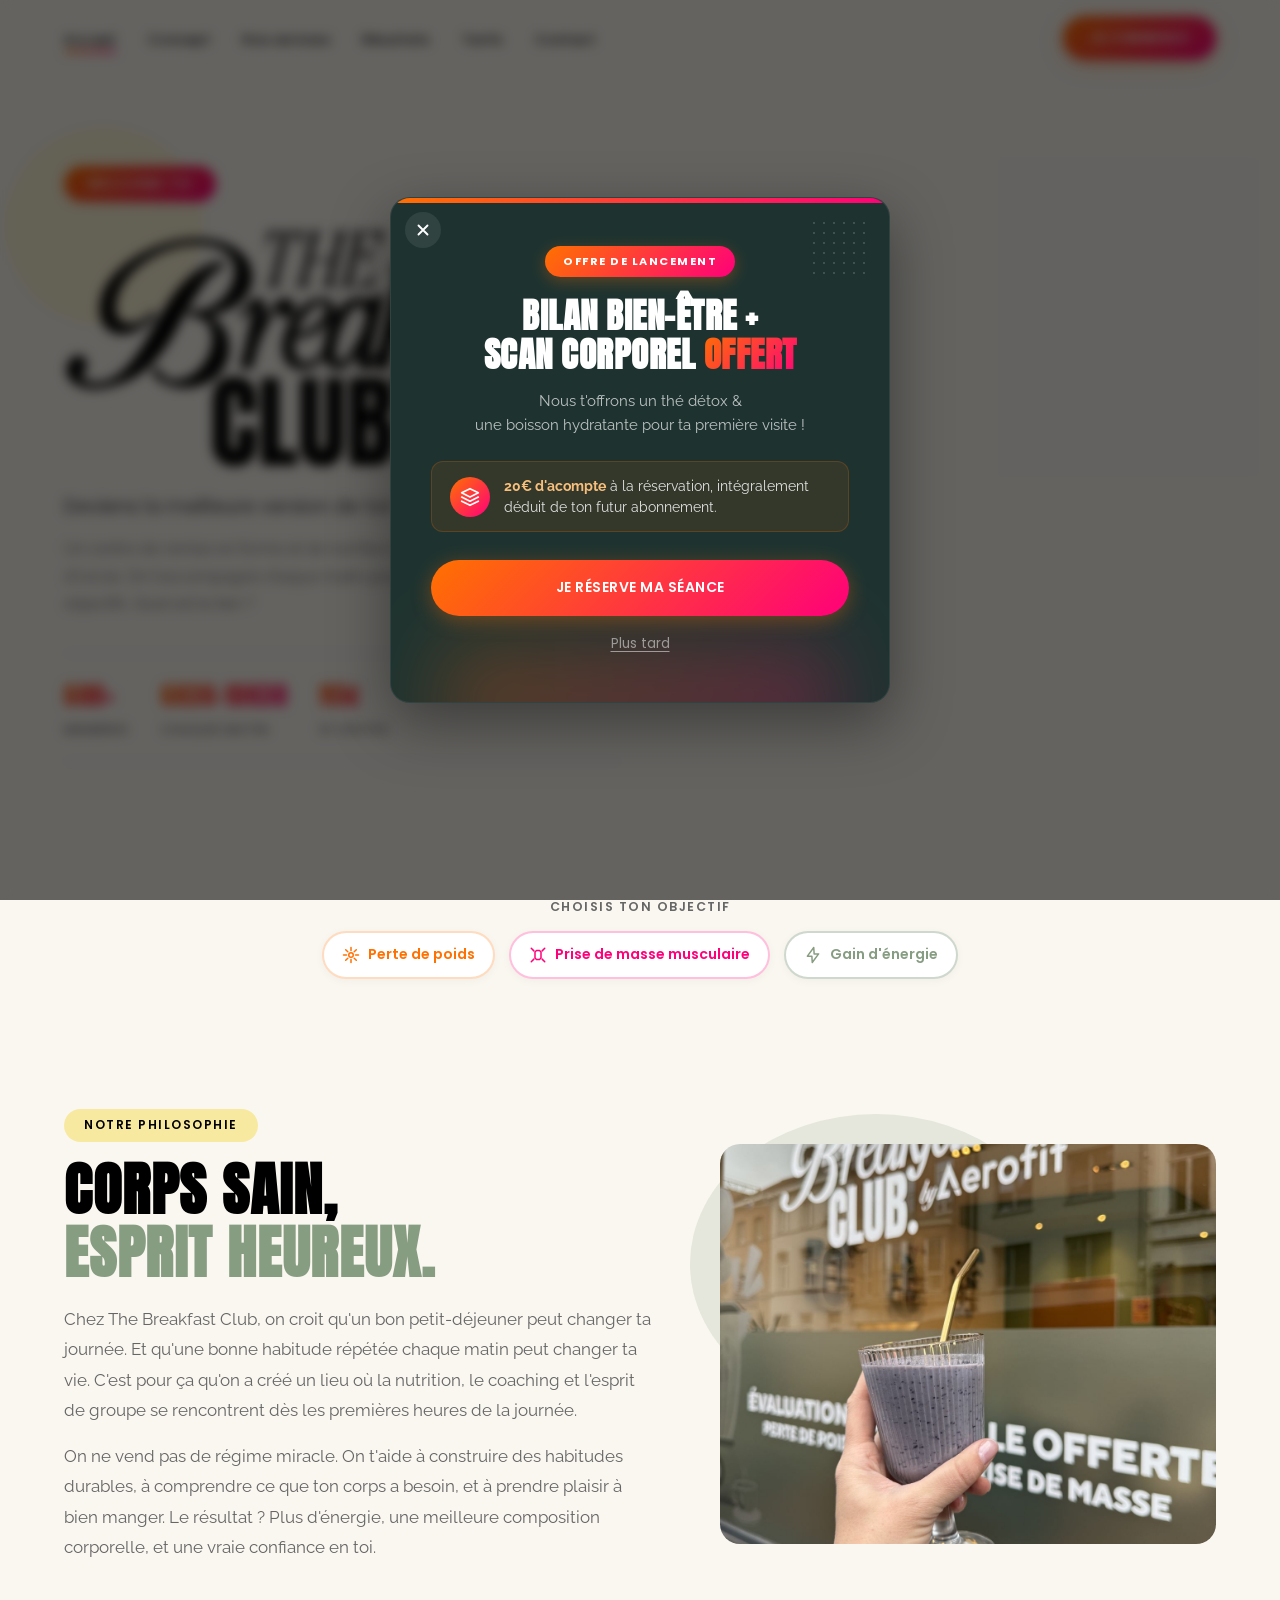
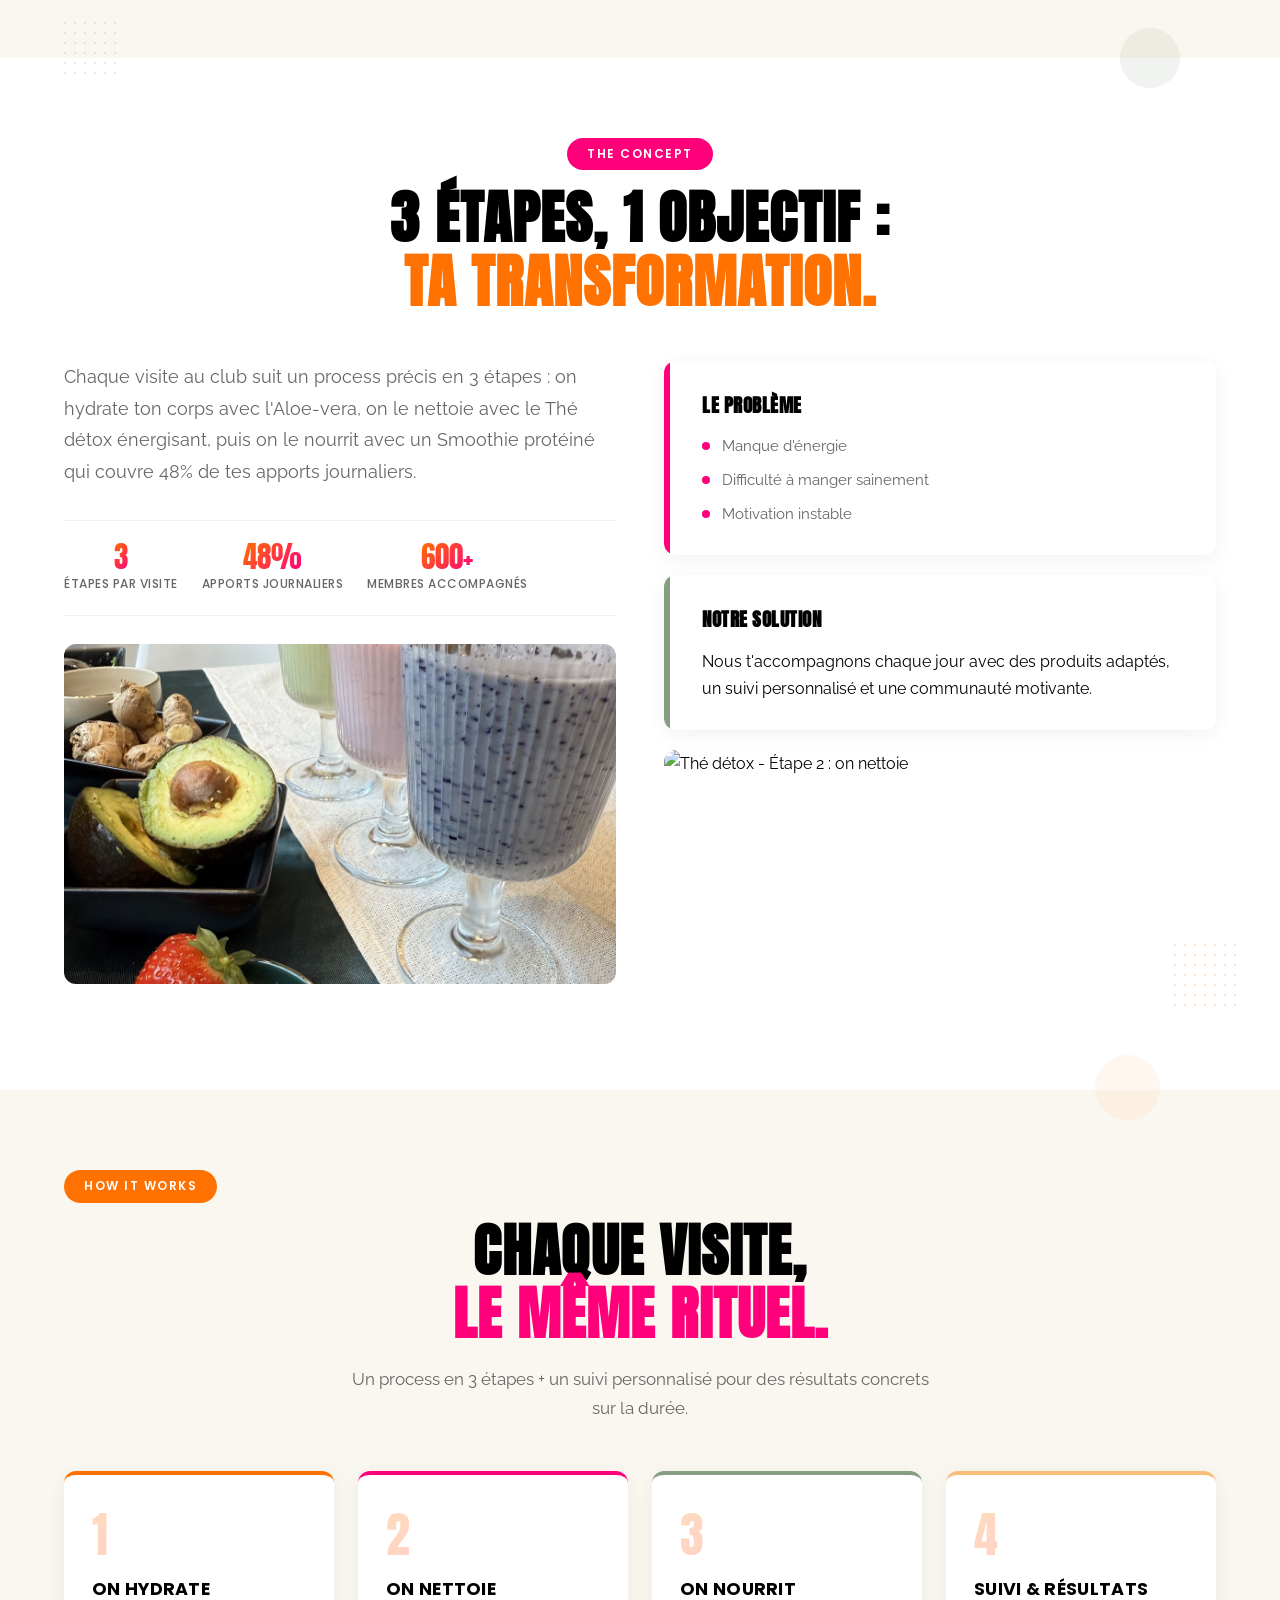
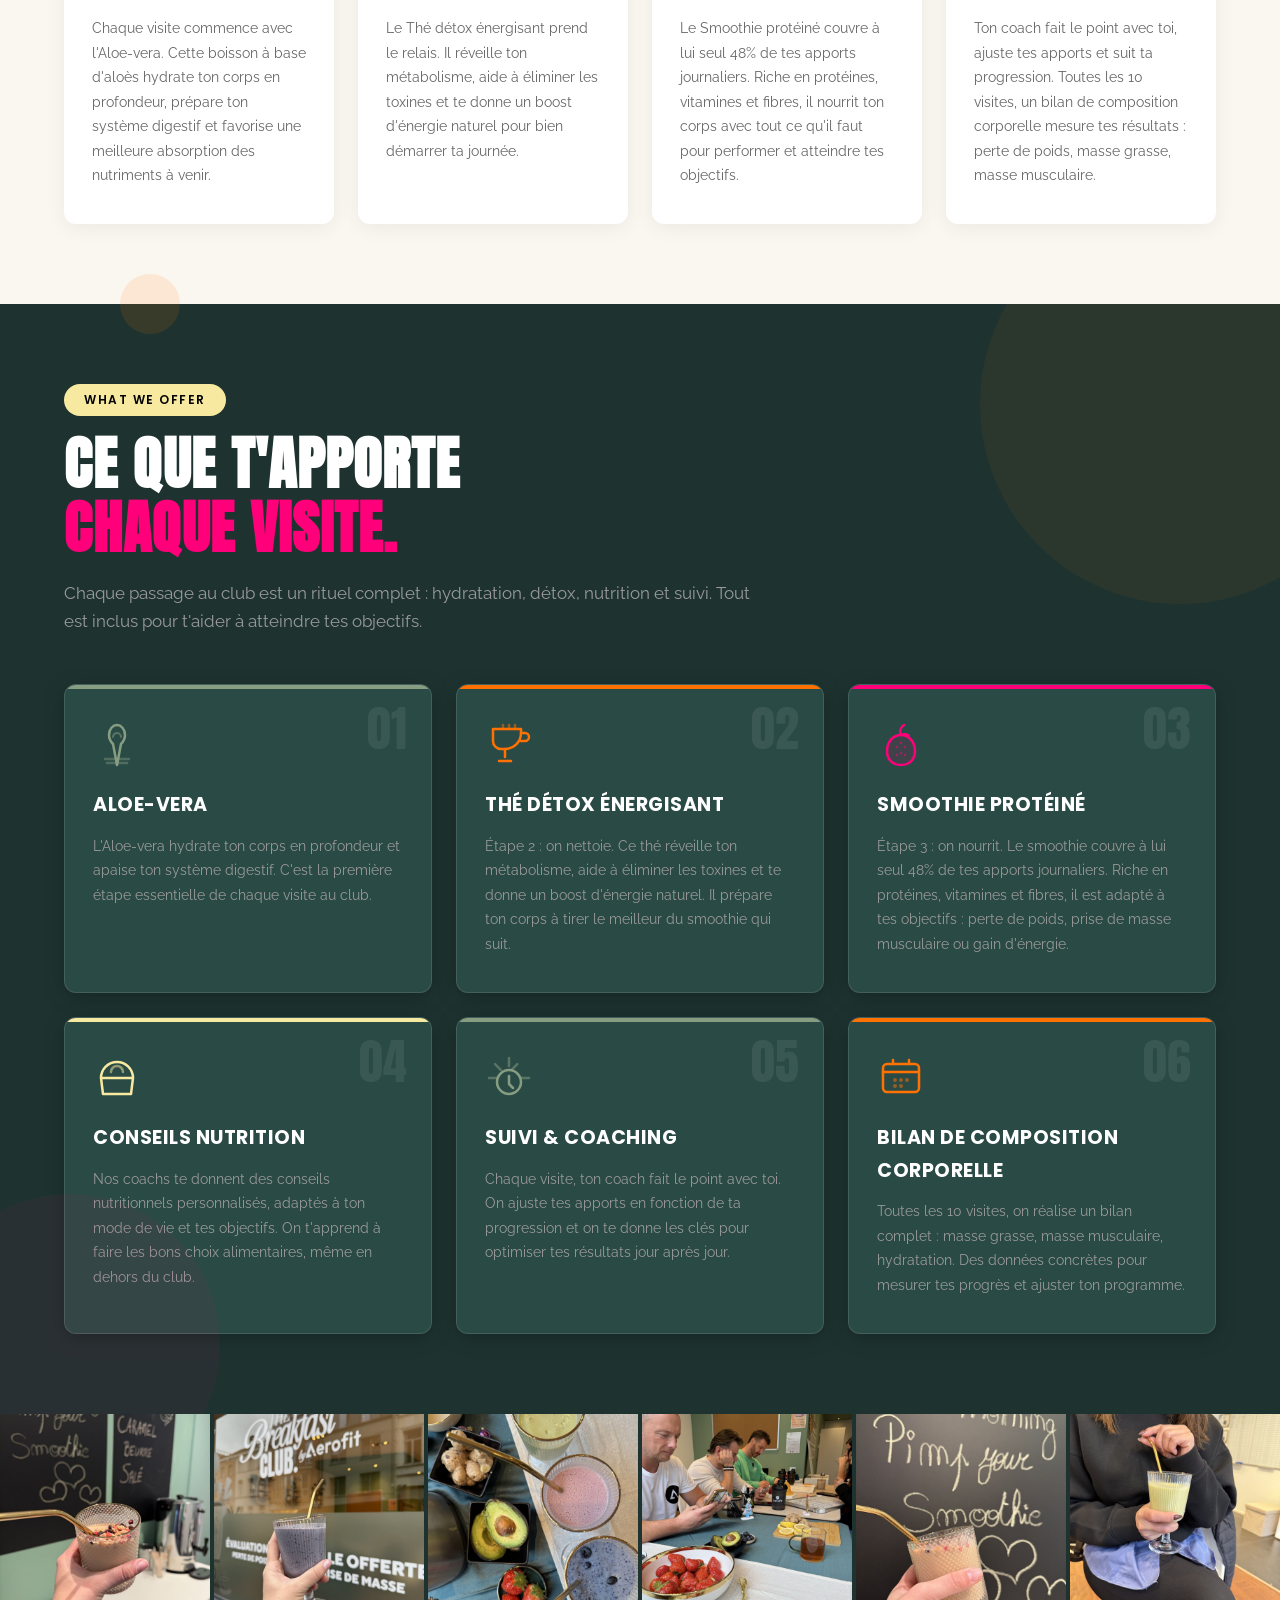
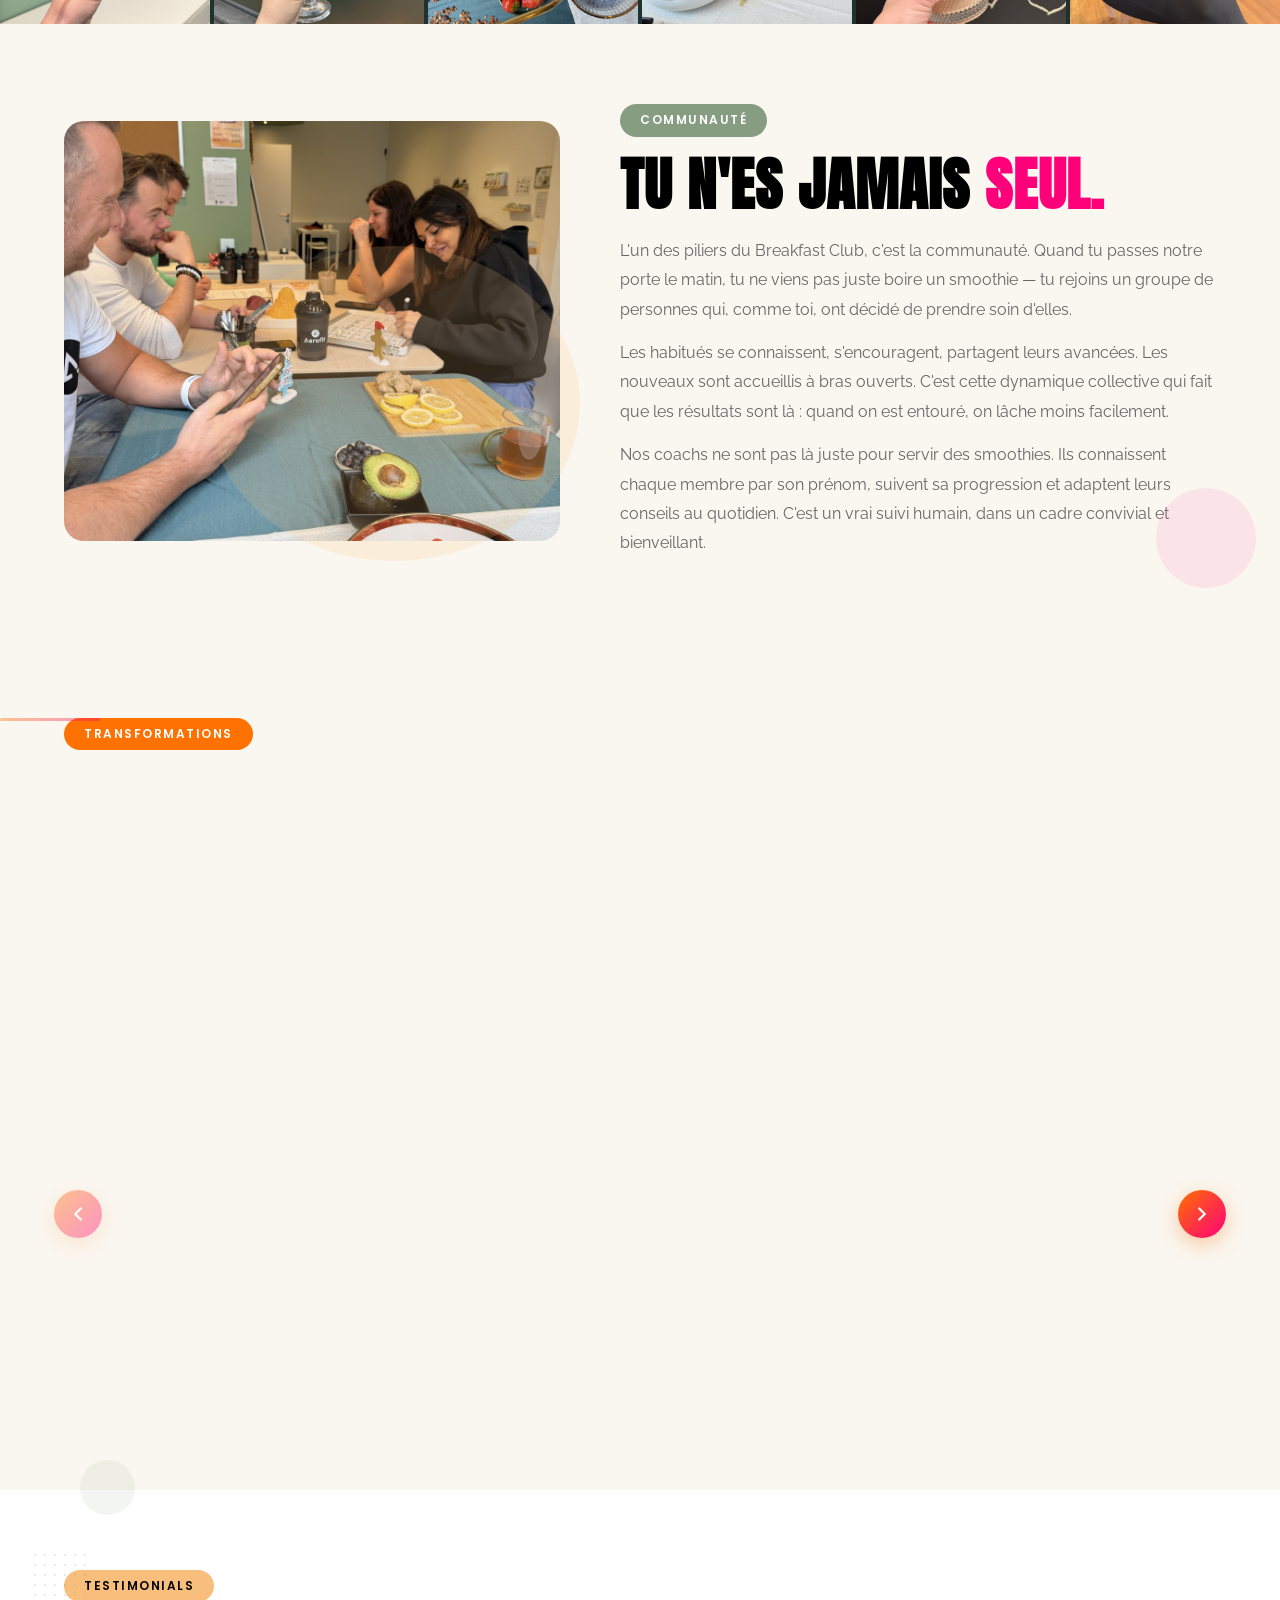
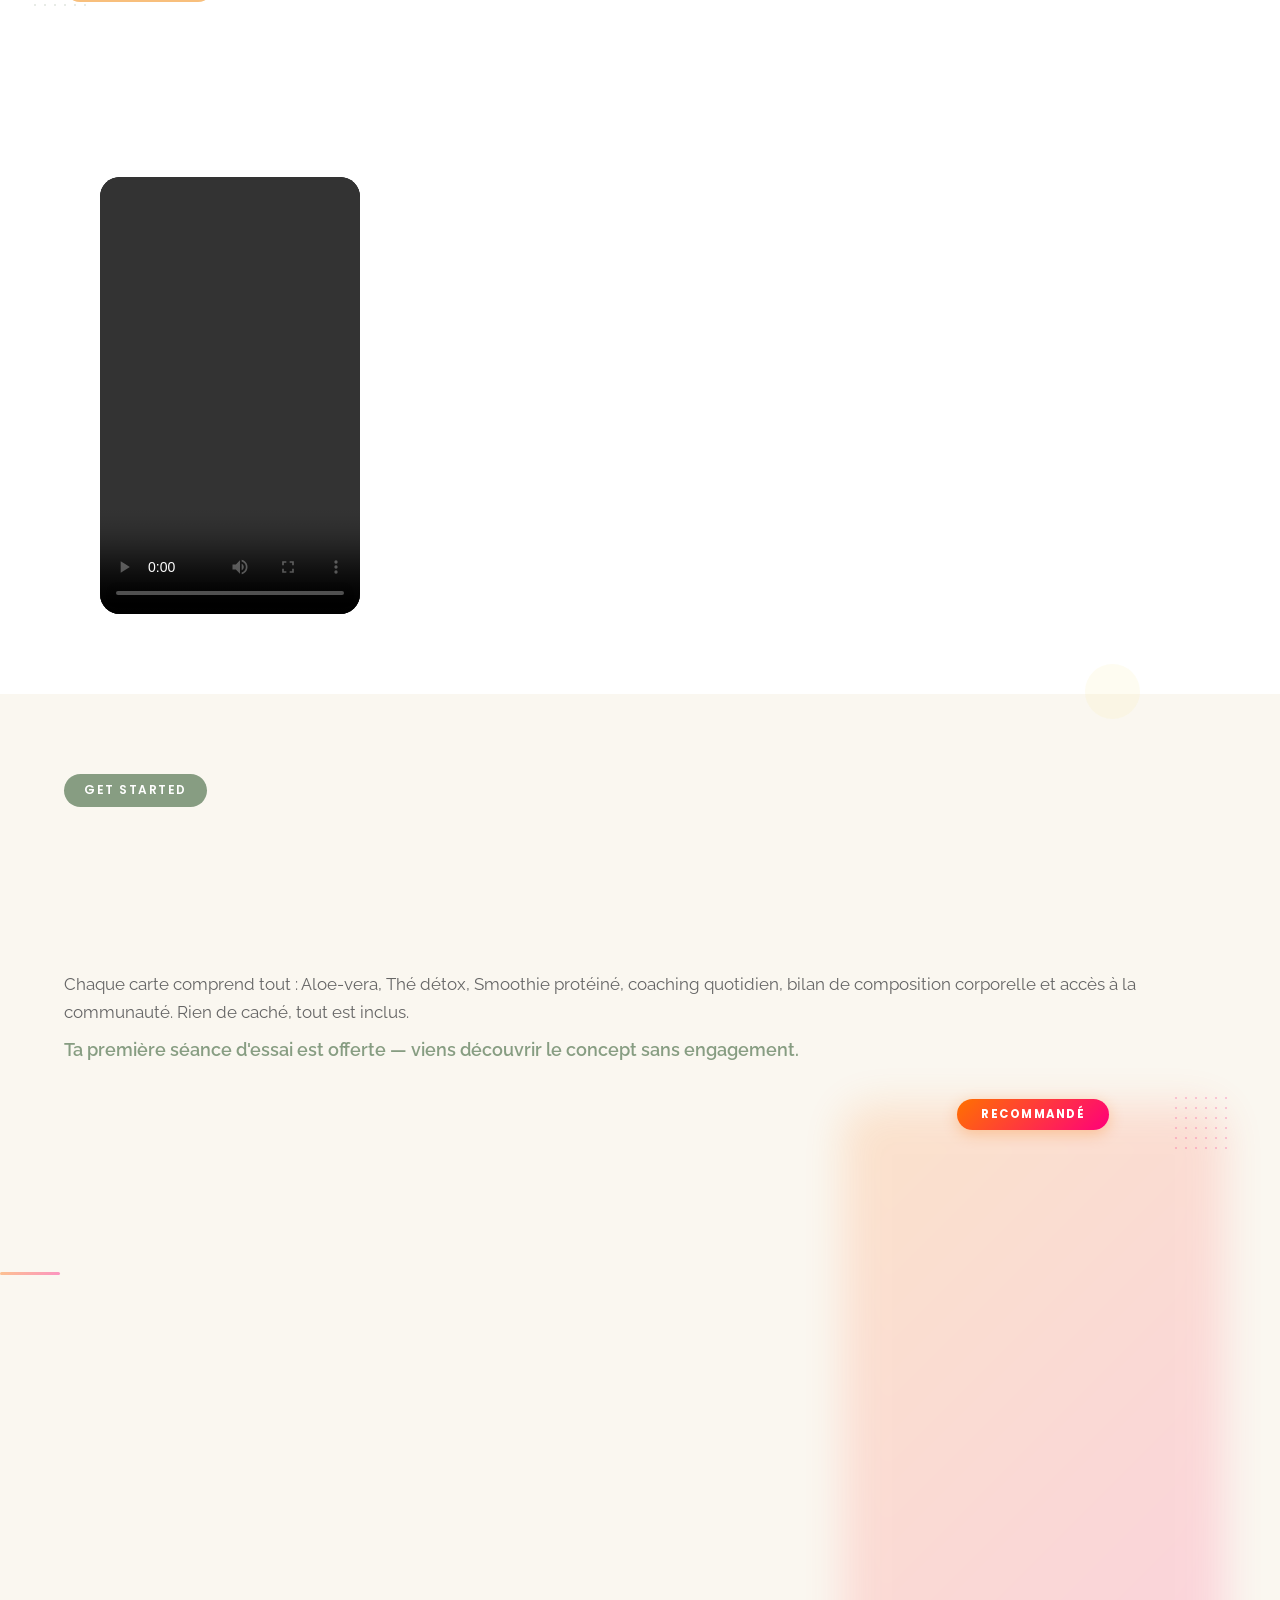
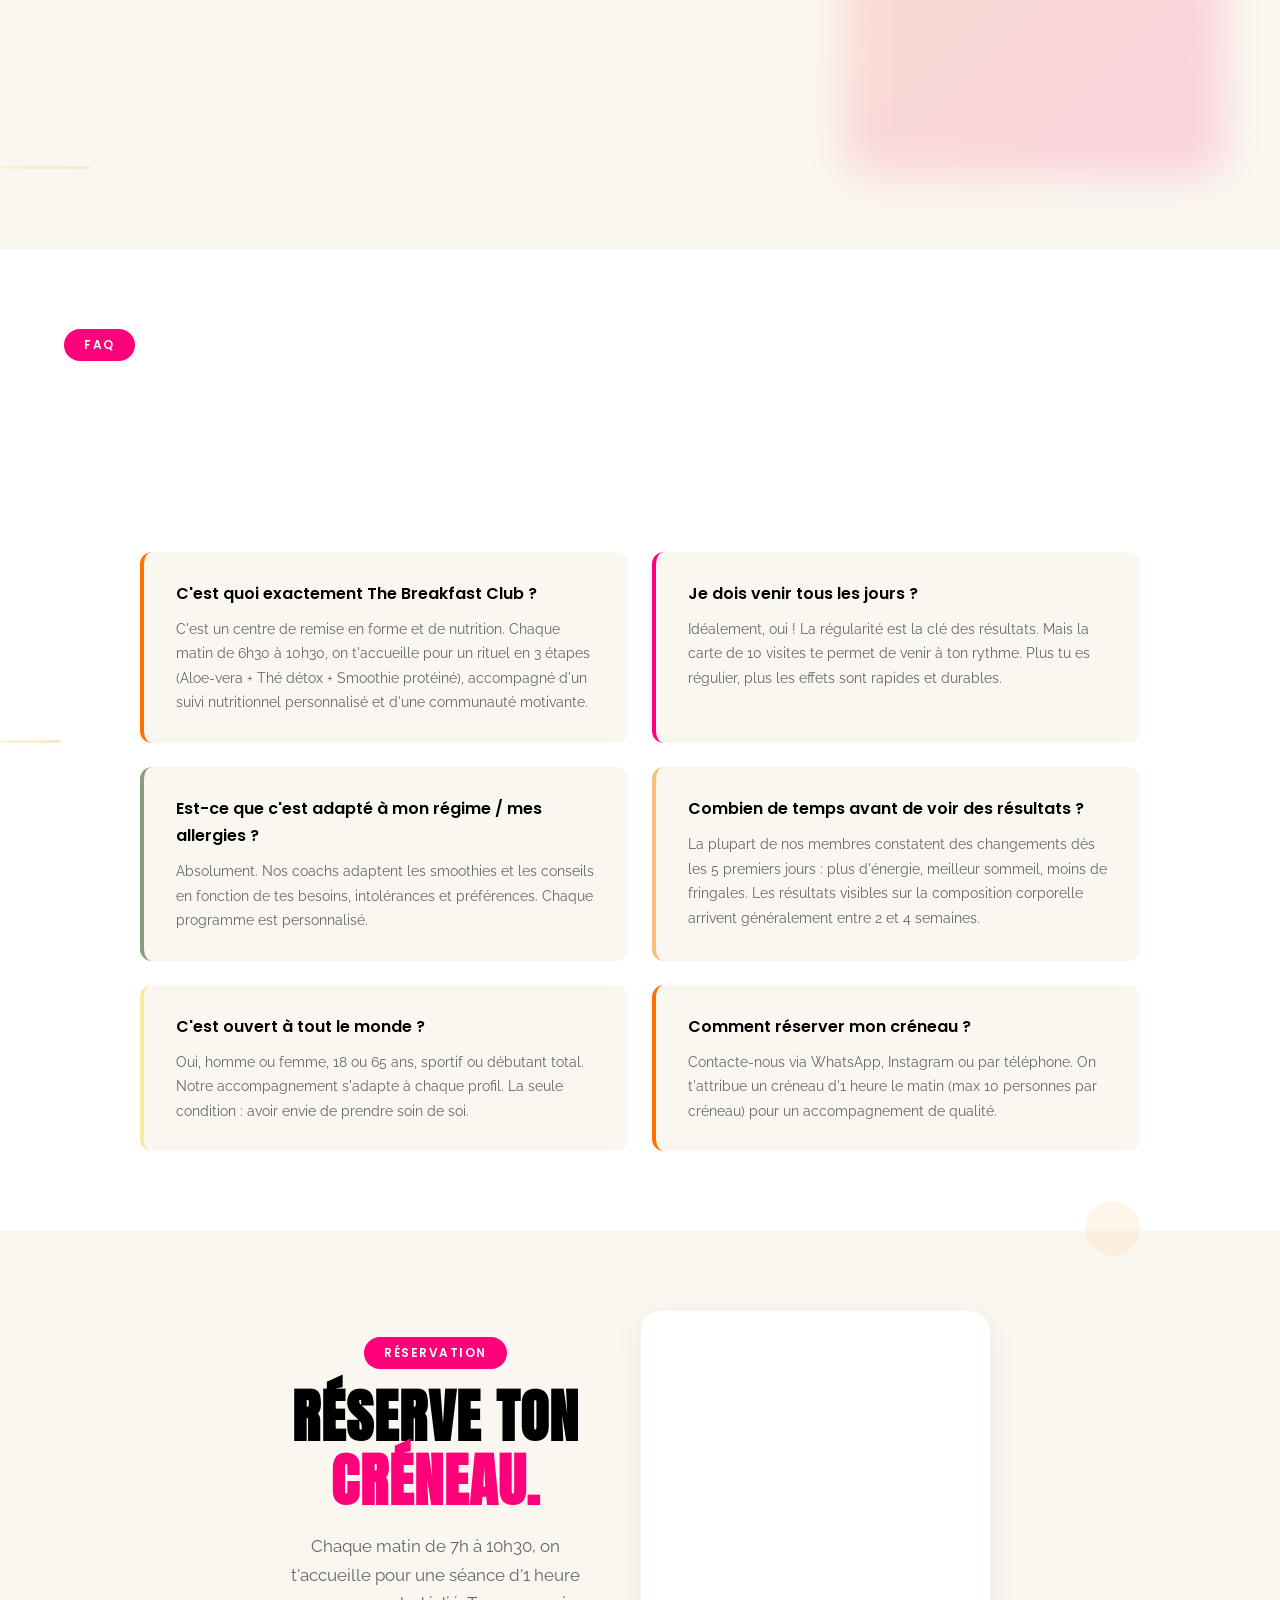
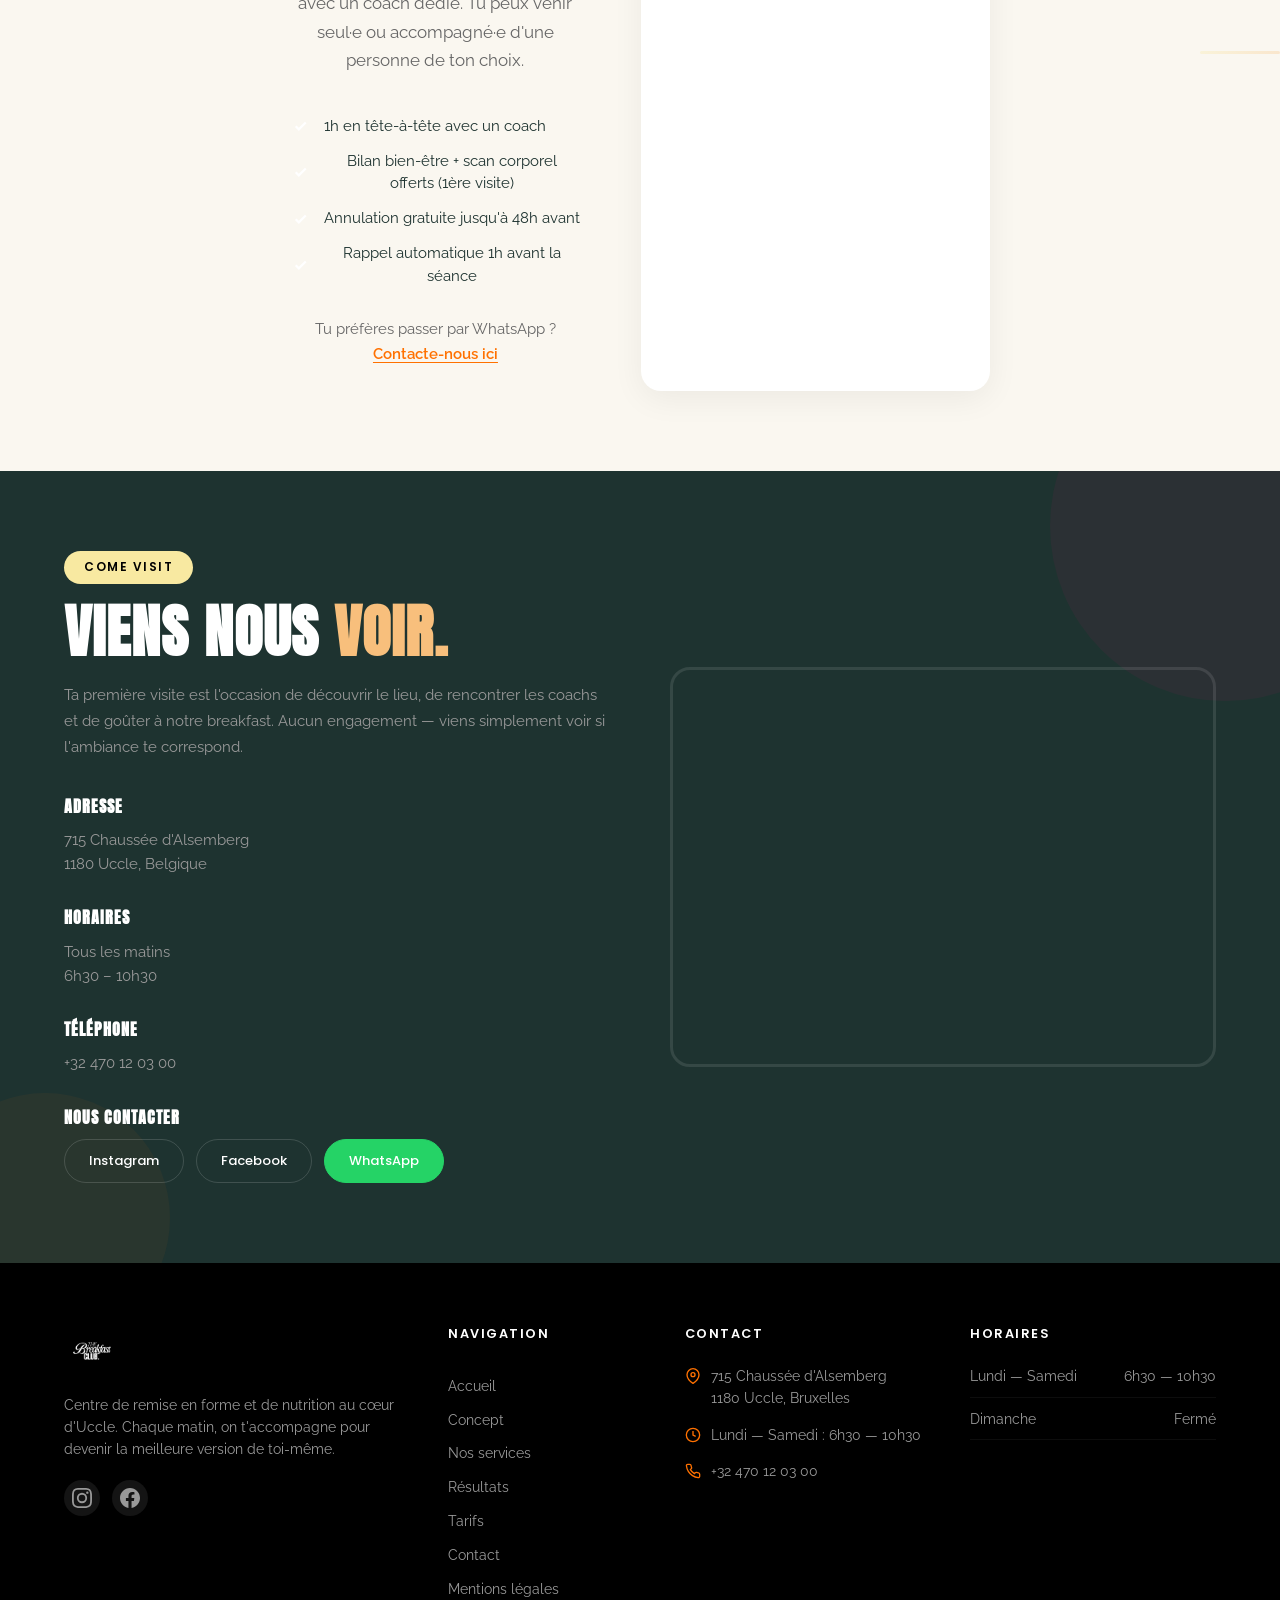
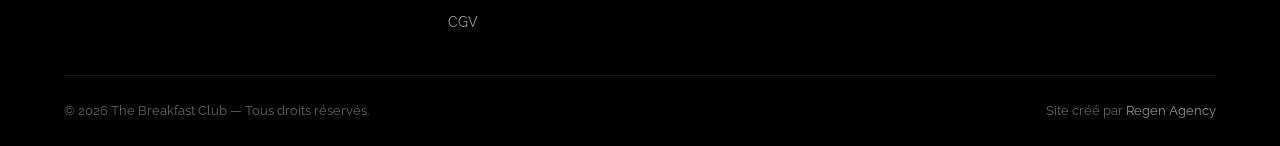
==== commit d61d8793: "Booking: split 2-col layout (text+perks left, Cal.com calendar right) with cream background section" ====
--- a/index.html
+++ b/index.html
@@ -668,15 +668,31 @@
         <!-- ==================== BOOKING ==================== -->
         <section class="section section--booking" id="booking">
             <div class="container">
-                <div class="booking">
-                    <h2 class="section__title section__title--center">R&eacute;serve ton <span class="text-accent text-accent--pink">cr&eacute;neau.</span></h2>
-                    <p class="booking__desc" id="booking-desc">Chaque matin de 7h &agrave; 10h30, on t'accueille pour une s&eacute;ance d'1 heure avec un coach d&eacute;di&eacute;. Tu peux venir seul&middot;e ou accompagn&eacute;&middot;e d'une personne de ton choix. R&eacute;serve ton cr&eacute;neau directement ci-dessous.</p>
-                    <div class="booking__objective" id="booking-objective" hidden>
-                        <span class="booking__objective-label">Ton objectif :</span>
-                        <span class="booking__objective-value" id="booking-objective-value"></span>
+                <div class="booking booking--split">
+                    <div class="booking__left">
+                        <span class="tag tag--pink">R&eacute;servation</span>
+                        <h2 class="section__title">R&eacute;serve ton <span class="text-accent text-accent--pink">cr&eacute;neau.</span></h2>
+                        <p class="booking__desc" id="booking-desc">Chaque matin de 7h &agrave; 10h30, on t'accueille pour une s&eacute;ance d'1 heure avec un coach d&eacute;di&eacute;. Tu peux venir seul&middot;e ou accompagn&eacute;&middot;e d'une personne de ton choix.</p>
+
+                        <ul class="booking__perks">
+                            <li>1h en tête-à-tête avec un coach</li>
+                            <li>Bilan bien-être + scan corporel offerts (1&egrave;re visite)</li>
+                            <li>Annulation gratuite jusqu'&agrave; 48h avant</li>
+                            <li>Rappel automatique 1h avant la s&eacute;ance</li>
+                        </ul>
+
+                        <div class="booking__objective" id="booking-objective" hidden>
+                            <span class="booking__objective-label">Ton objectif :</span>
+                            <span class="booking__objective-value" id="booking-objective-value"></span>
+                        </div>
+
+                        <p class="booking__alt">Tu pr&eacute;f&egrave;res passer par WhatsApp ?
+                            <a href="https://wa.me/32470120300?text=Bonjour%20!%20Je%20souhaite%20r%C3%A9server%20un%20cr%C3%A9neau%20au%20Breakfast%20Club%20%F0%9F%8D%93" target="_blank" rel="noopener" id="booking-cta">Contacte-nous ici</a>
+                        </p>
                     </div>
 
                     <!-- Cal.com inline embed -->
+                    <div class="booking__right">
                     <div class="booking__calendar">
                         <div style="width:100%;height:100%;overflow:scroll" id="my-cal-inline-rdv-evaluation-bien-etre-body-scan"></div>
                         <script type="text/javascript">
@@ -703,10 +719,7 @@
                           });
                         </script>
                     </div>
-
-                    <p class="booking__alt">Tu pr&eacute;f&egrave;res passer par WhatsApp ?
-                        <a href="https://wa.me/32470120300?text=Bonjour%20!%20Je%20souhaite%20r%C3%A9server%20un%20cr%C3%A9neau%20au%20Breakfast%20Club%20%F0%9F%8D%93" target="_blank" rel="noopener" id="booking-cta">Contacte-nous ici</a>
-                    </p>
+                    </div>
                 </div>
             </div>
         </section>
--- a/style-demo4-extra.css
+++ b/style-demo4-extra.css
@@ -1009,29 +1009,74 @@
 }
 
 /* ===========================
-   BOOKING — Cal.com inline embed
-   =========================== */
+   BOOKING — Cal.com inline embed (split layout)
+   =========================== */
+.section--booking {
+    background: var(--cream) !important;
+}
+
+.booking--split {
+    display: grid;
+    grid-template-columns: 1fr 1.2fr;
+    gap: 60px;
+    align-items: center;
+}
+
+.booking__left {
+    position: relative;
+}
+
+.booking__right {
+    position: relative;
+}
+
+.booking__perks {
+    list-style: none;
+    padding: 0;
+    margin: 24px 0 28px;
+    display: flex;
+    flex-direction: column;
+    gap: 12px;
+}
+
+.booking__perks li {
+    display: flex;
+    align-items: center;
+    gap: 12px;
+    font-size: 0.95rem;
+    color: var(--dark);
+    line-height: 1.5;
+}
+
+.booking__perks li::before {
+    content: '';
+    width: 22px;
+    height: 22px;
+    flex-shrink: 0;
+    border-radius: 50%;
+    background: var(--gradient-cta);
+    background-image: url("data:image/svg+xml,%3Csvg xmlns='http://www.w3.org/2000/svg' viewBox='0 0 20 20'%3E%3Cpath d='M8 14.5l-3.5-3.5 1.4-1.4L8 11.7l5.6-5.6 1.4 1.4L8 14.5z' fill='white'/%3E%3C/svg%3E");
+    background-size: cover;
+}
+
 .booking__calendar {
     width: 100%;
-    min-height: 720px;
-    margin: 32px auto 24px;
+    min-height: 680px;
     border-radius: var(--radius-lg);
     overflow: hidden;
     background: var(--white);
     box-shadow: 0 8px 32px rgba(0, 0, 0, 0.06);
-    max-width: 1100px;
 }
 
 .booking__calendar #my-cal-inline-rdv-evaluation-bien-etre-body-scan {
-    height: 720px !important;
+    height: 680px !important;
     overflow: hidden !important;
 }
 
 .booking__alt {
-    text-align: center;
-    font-size: 0.95rem;
+    font-size: 0.92rem;
     color: var(--gray-600);
-    margin-top: 16px;
+    margin-top: 20px;
 }
 
 .booking__alt a {
@@ -1045,12 +1090,30 @@
     color: var(--pink);
 }
 
+@media (max-width: 1024px) {
+    .booking--split {
+        grid-template-columns: 1fr;
+        gap: 40px;
+    }
+    .booking__left {
+        text-align: center;
+    }
+    .booking__perks {
+        max-width: 460px;
+        margin-left: auto;
+        margin-right: auto;
+    }
+}
+
 @media (max-width: 768px) {
     .booking__calendar {
         min-height: 640px;
     }
     .booking__calendar #my-cal-inline-rdv-evaluation-bien-etre-body-scan {
         height: 640px !important;
+    }
+    .booking__perks li {
+        font-size: 0.9rem;
     }
 }
 
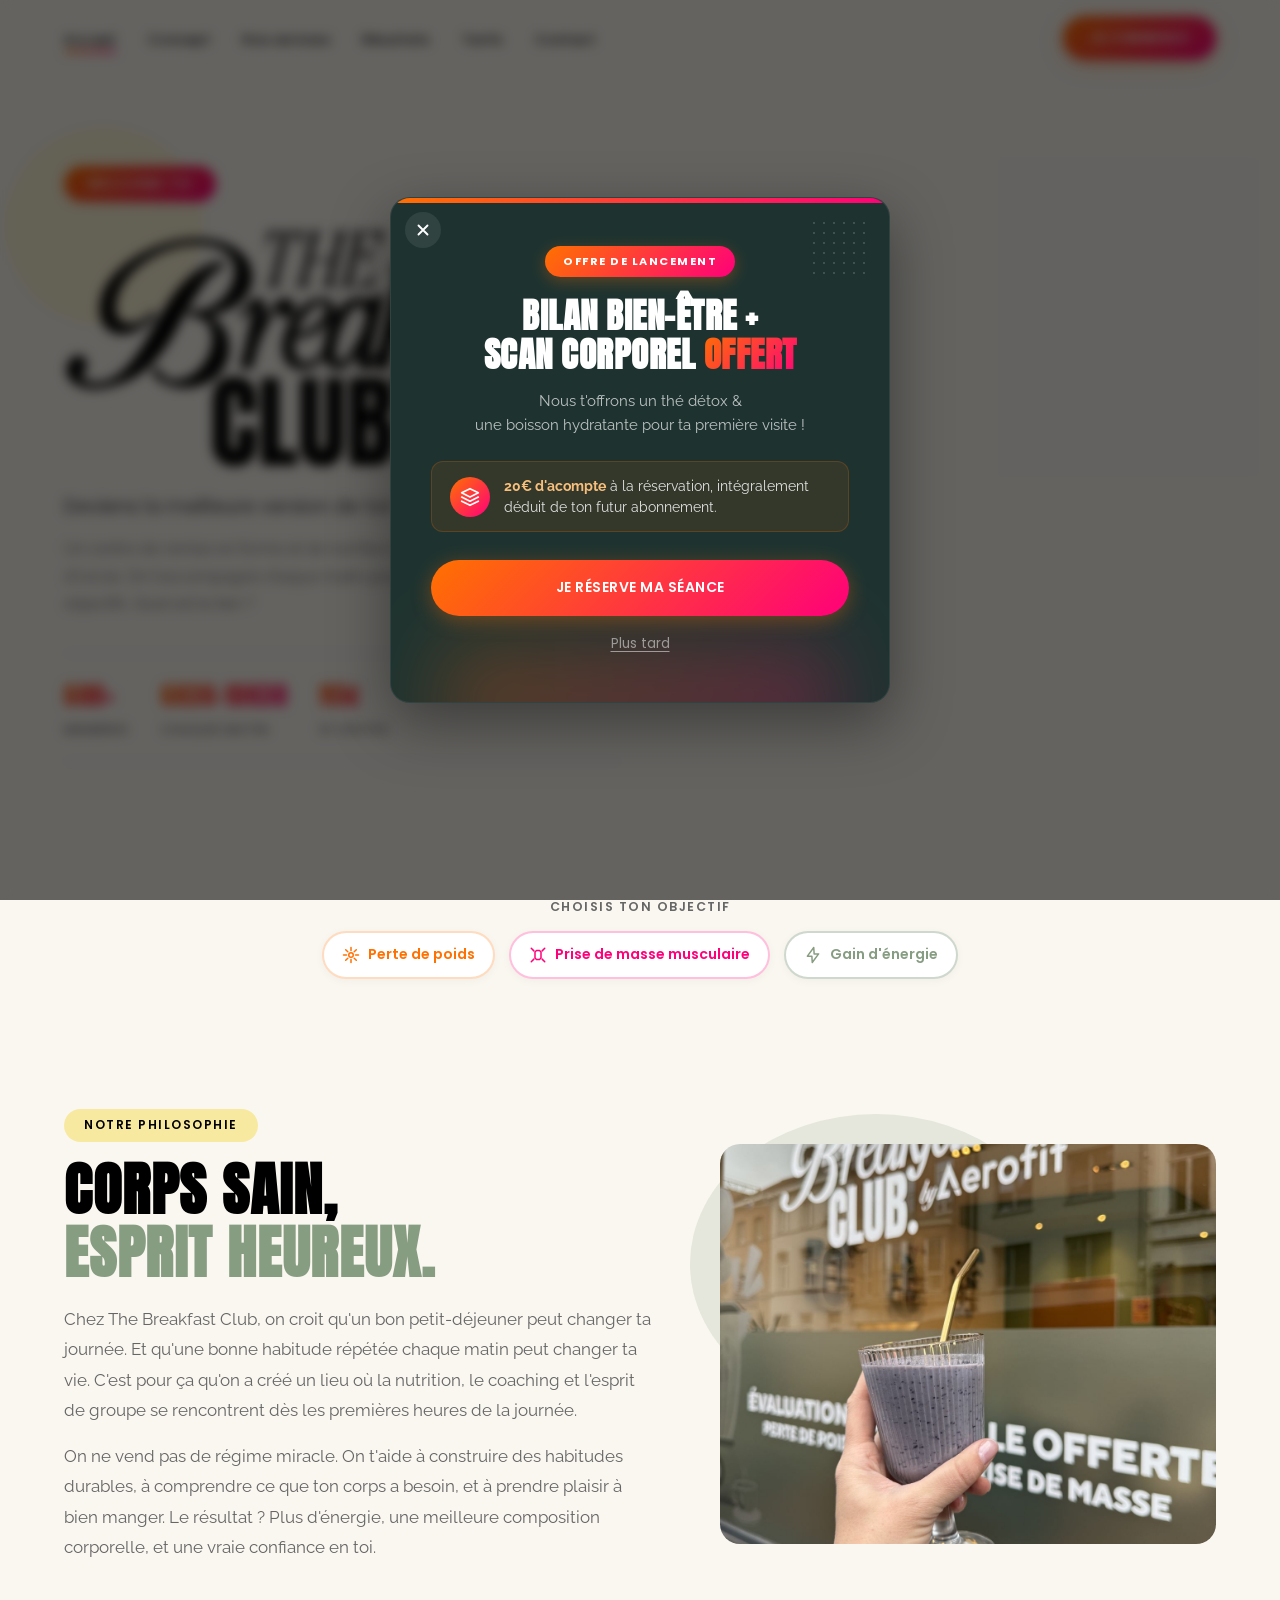
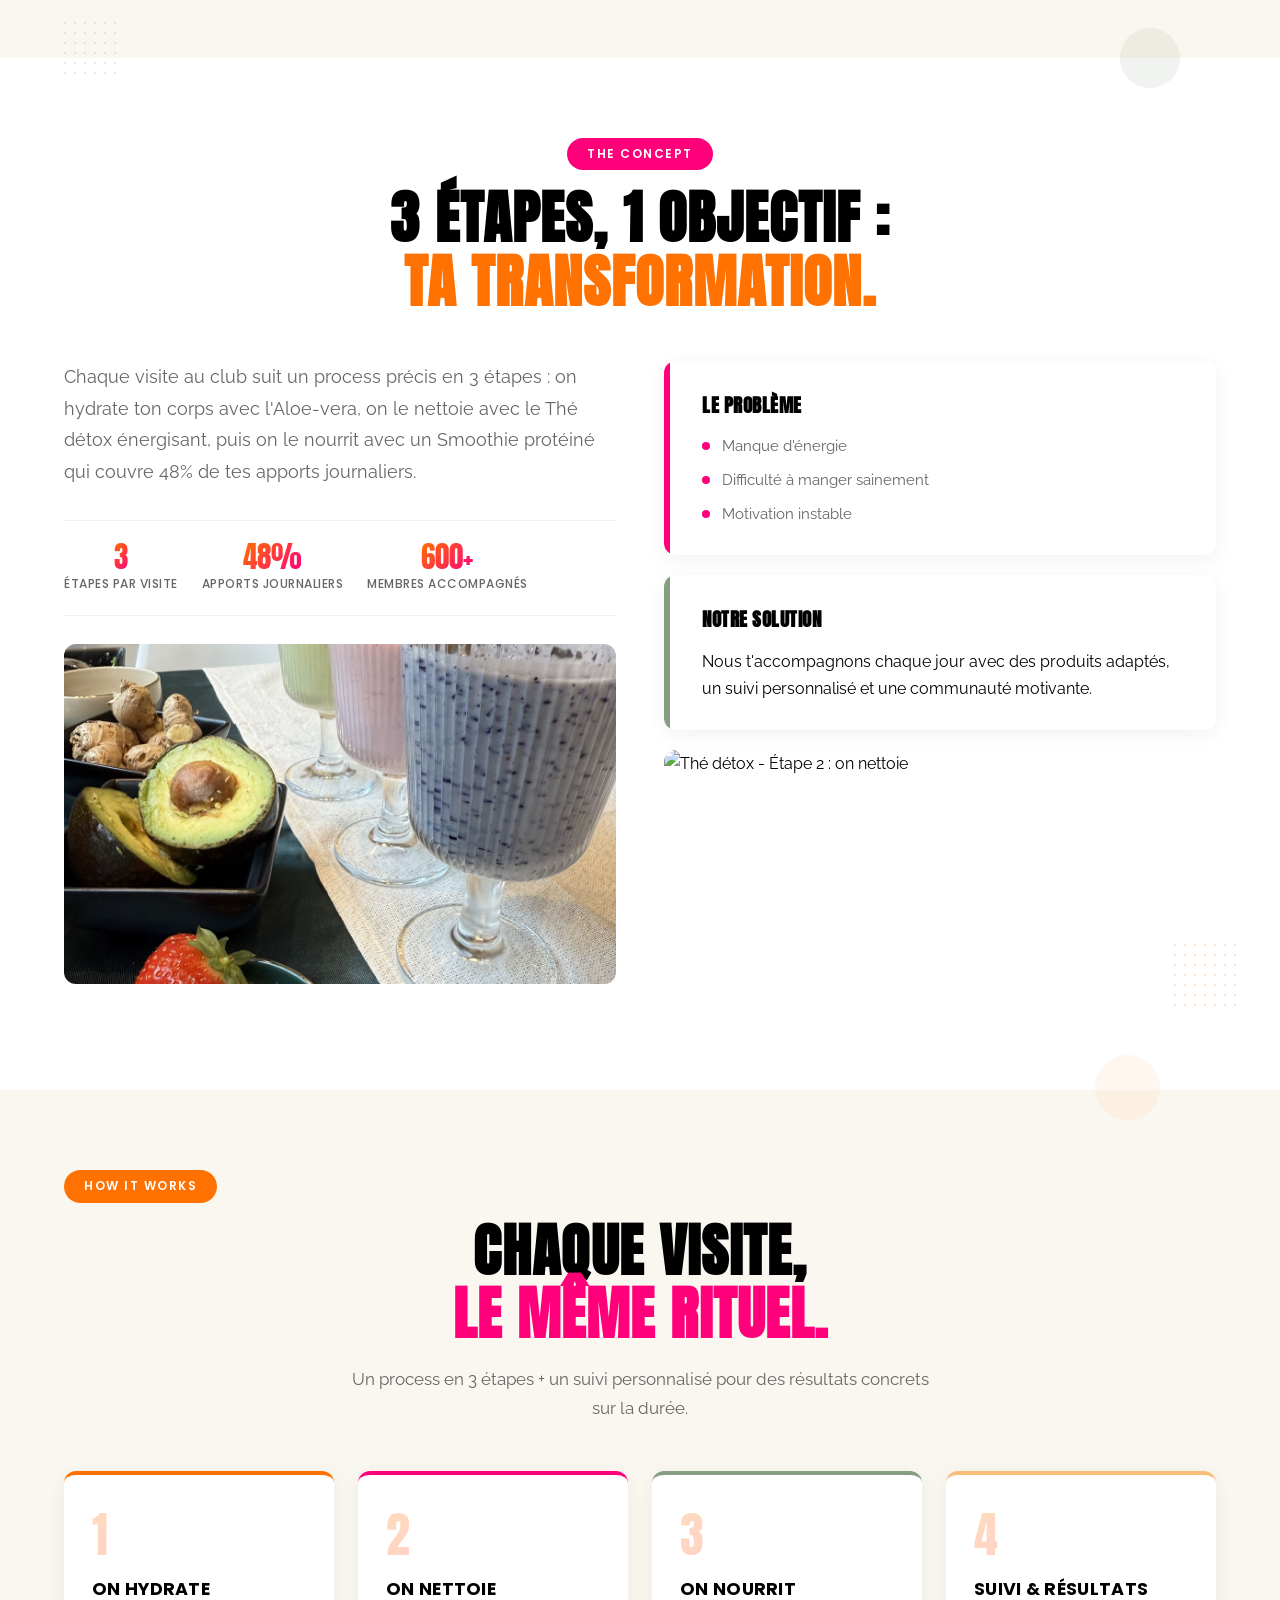
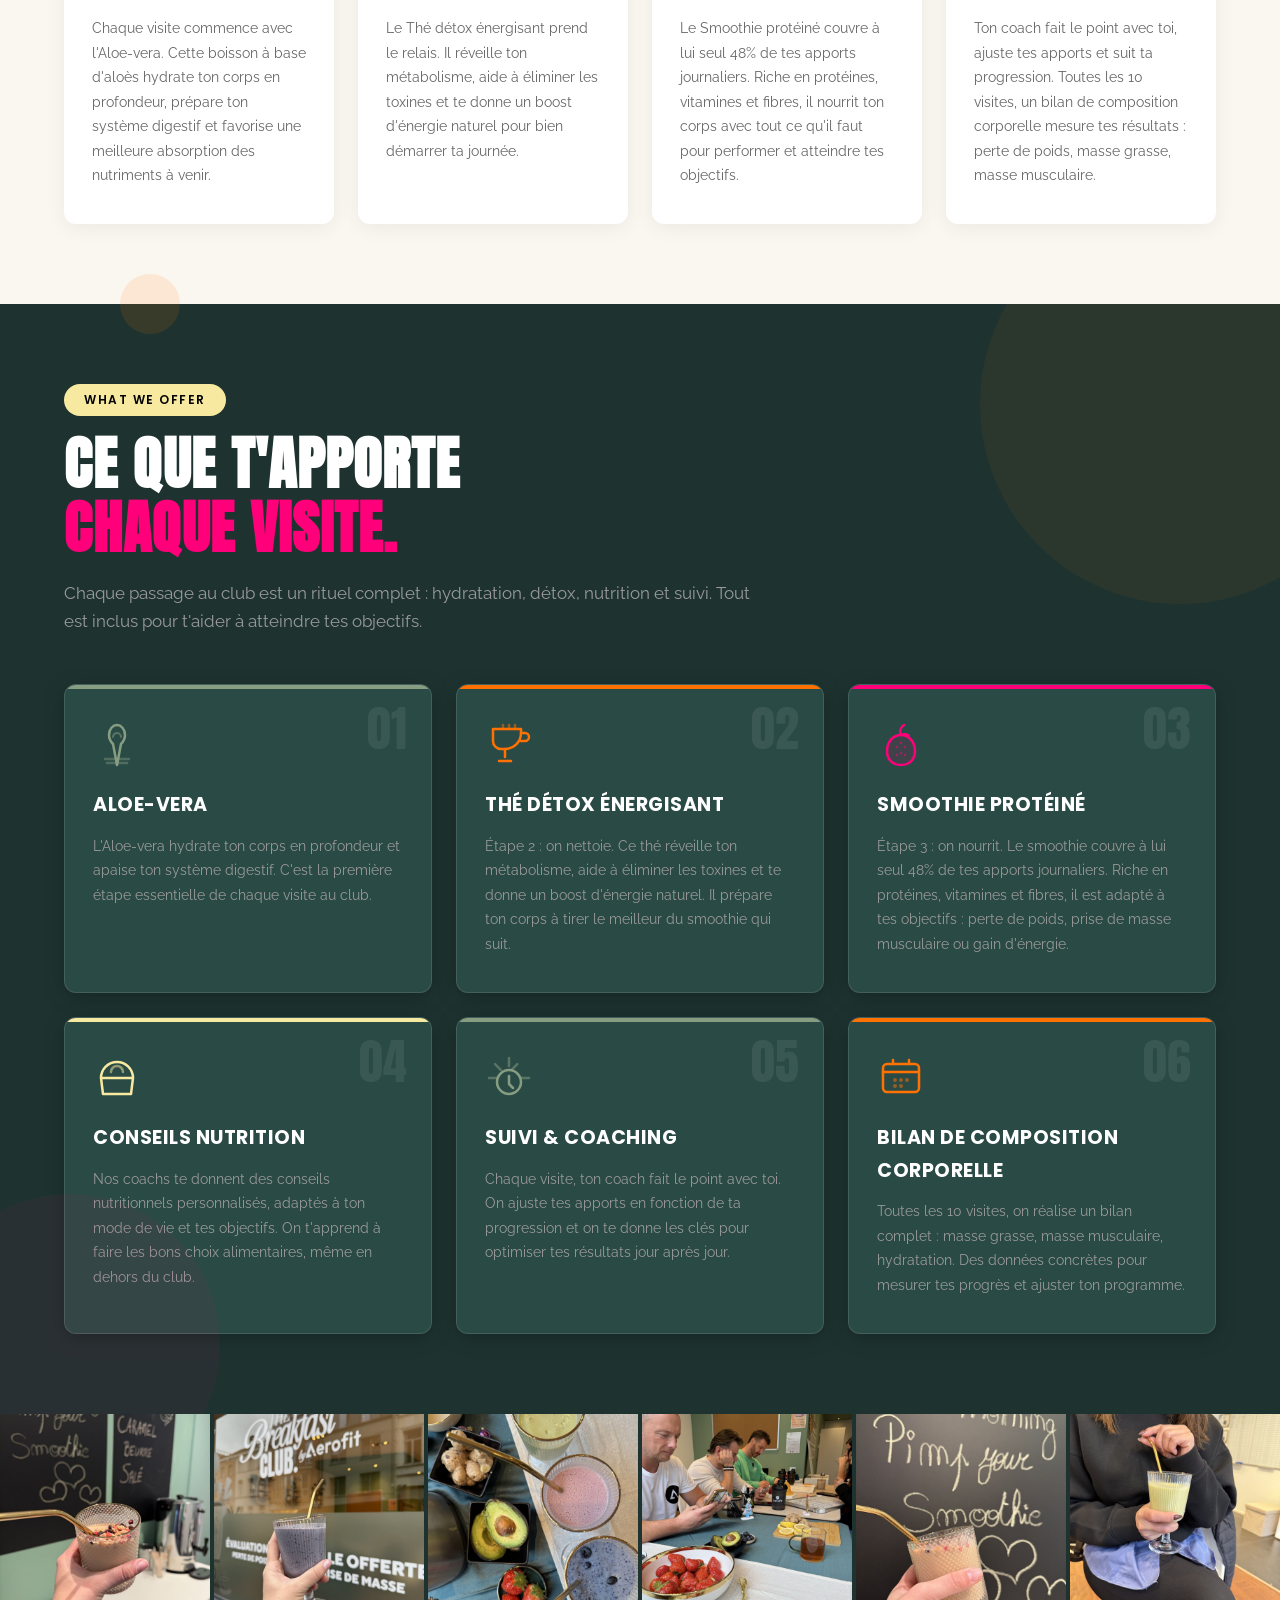
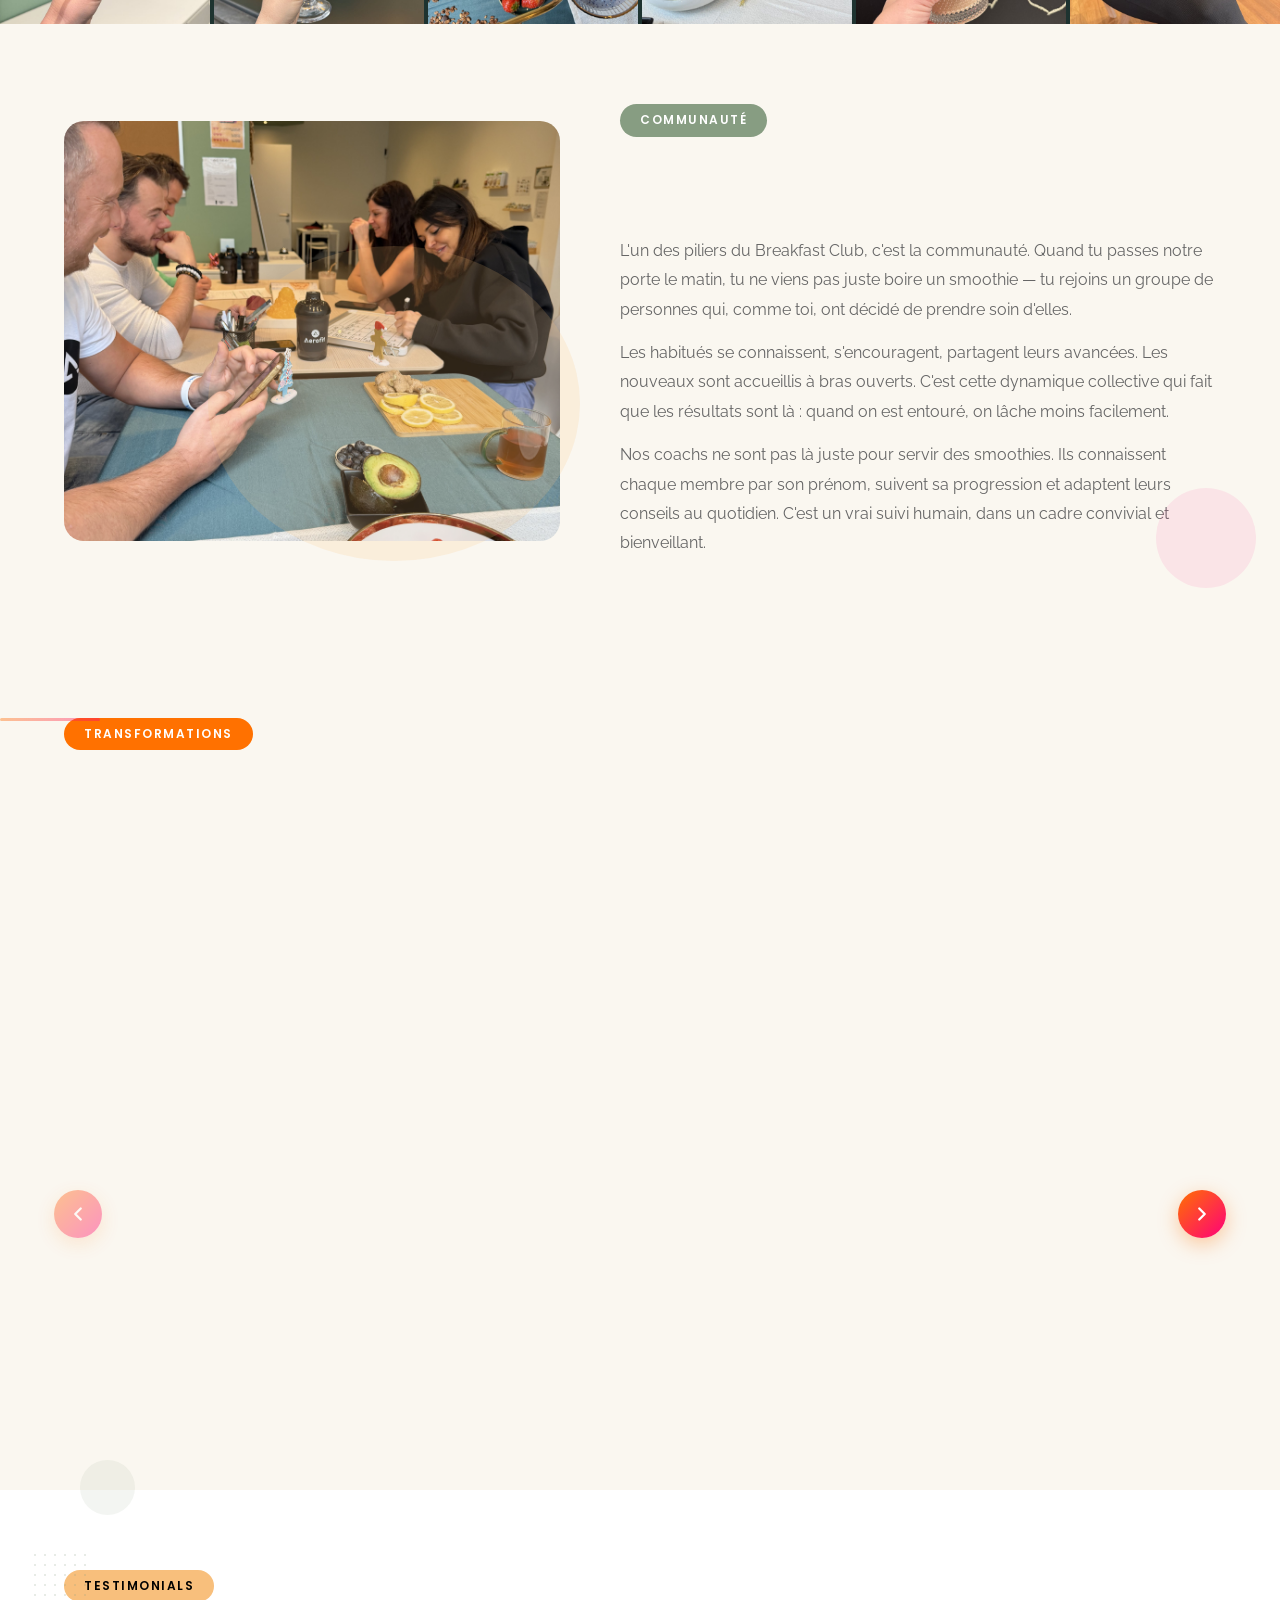
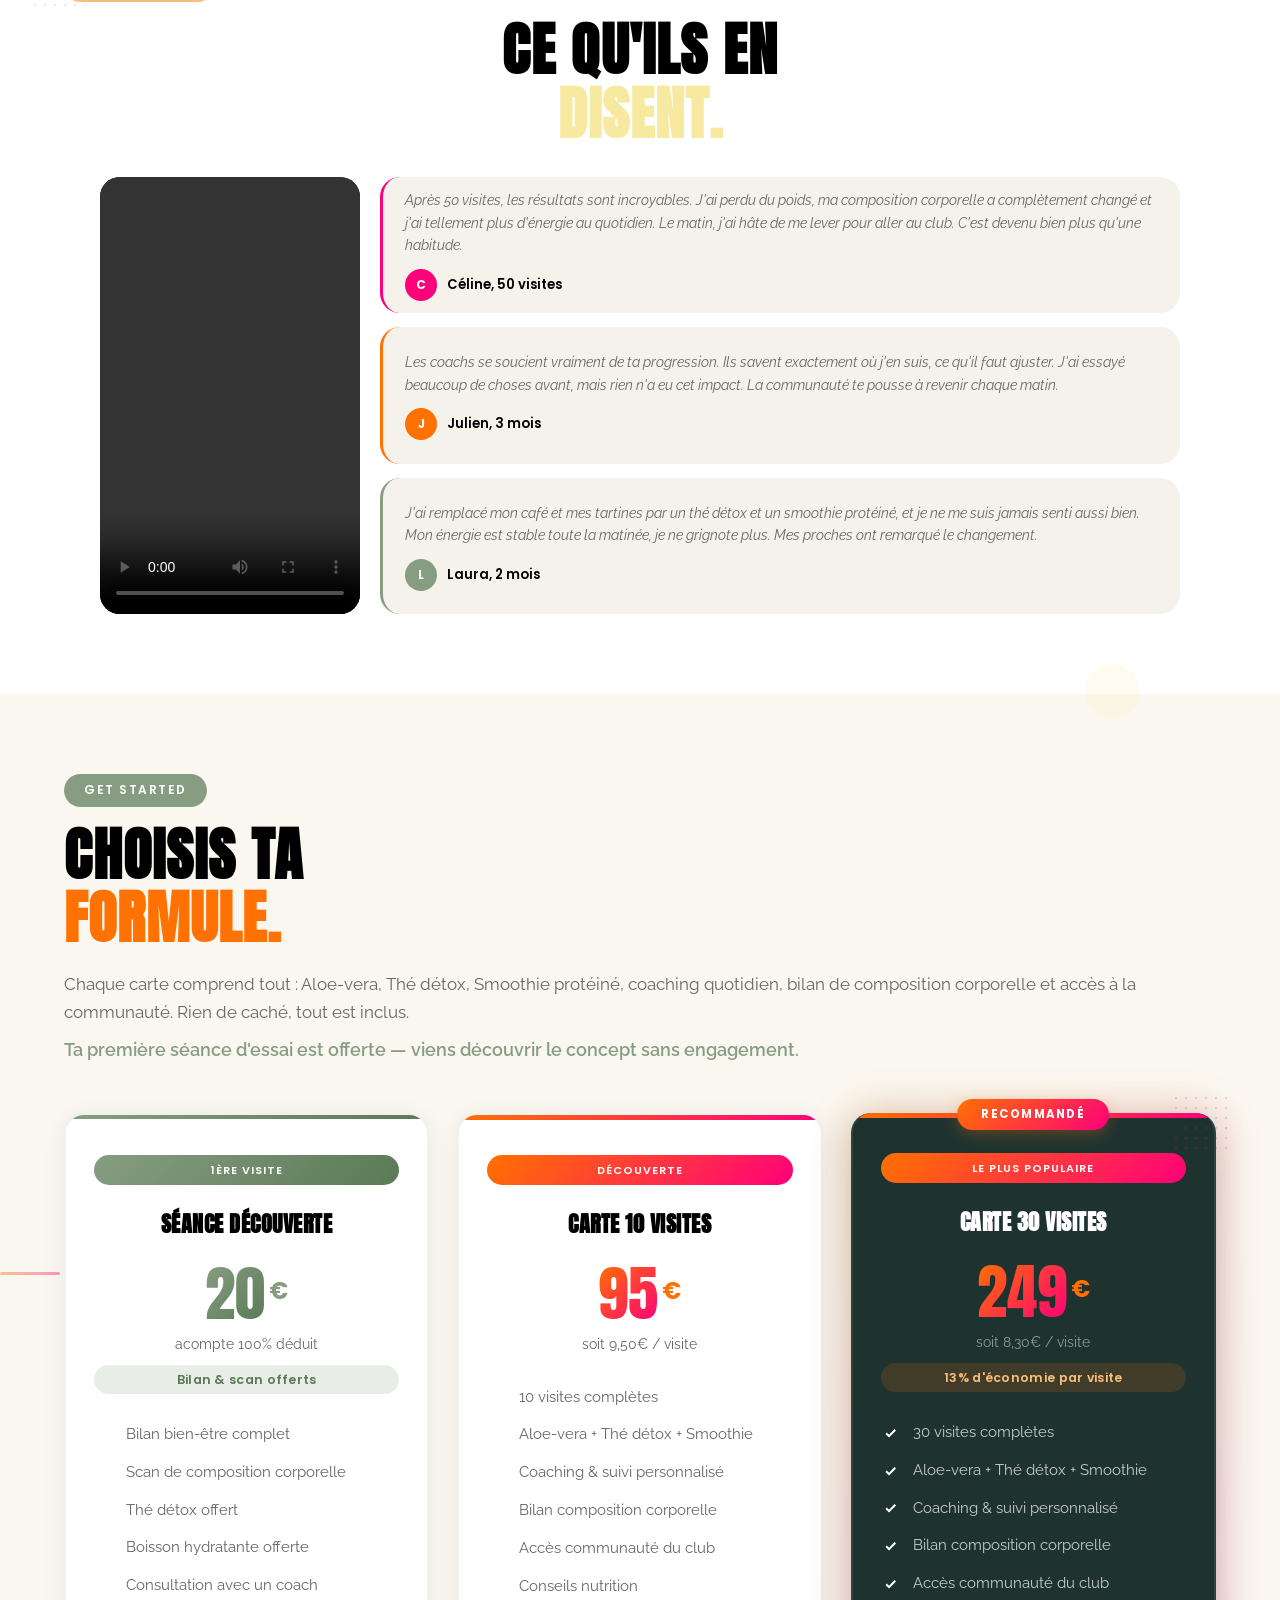
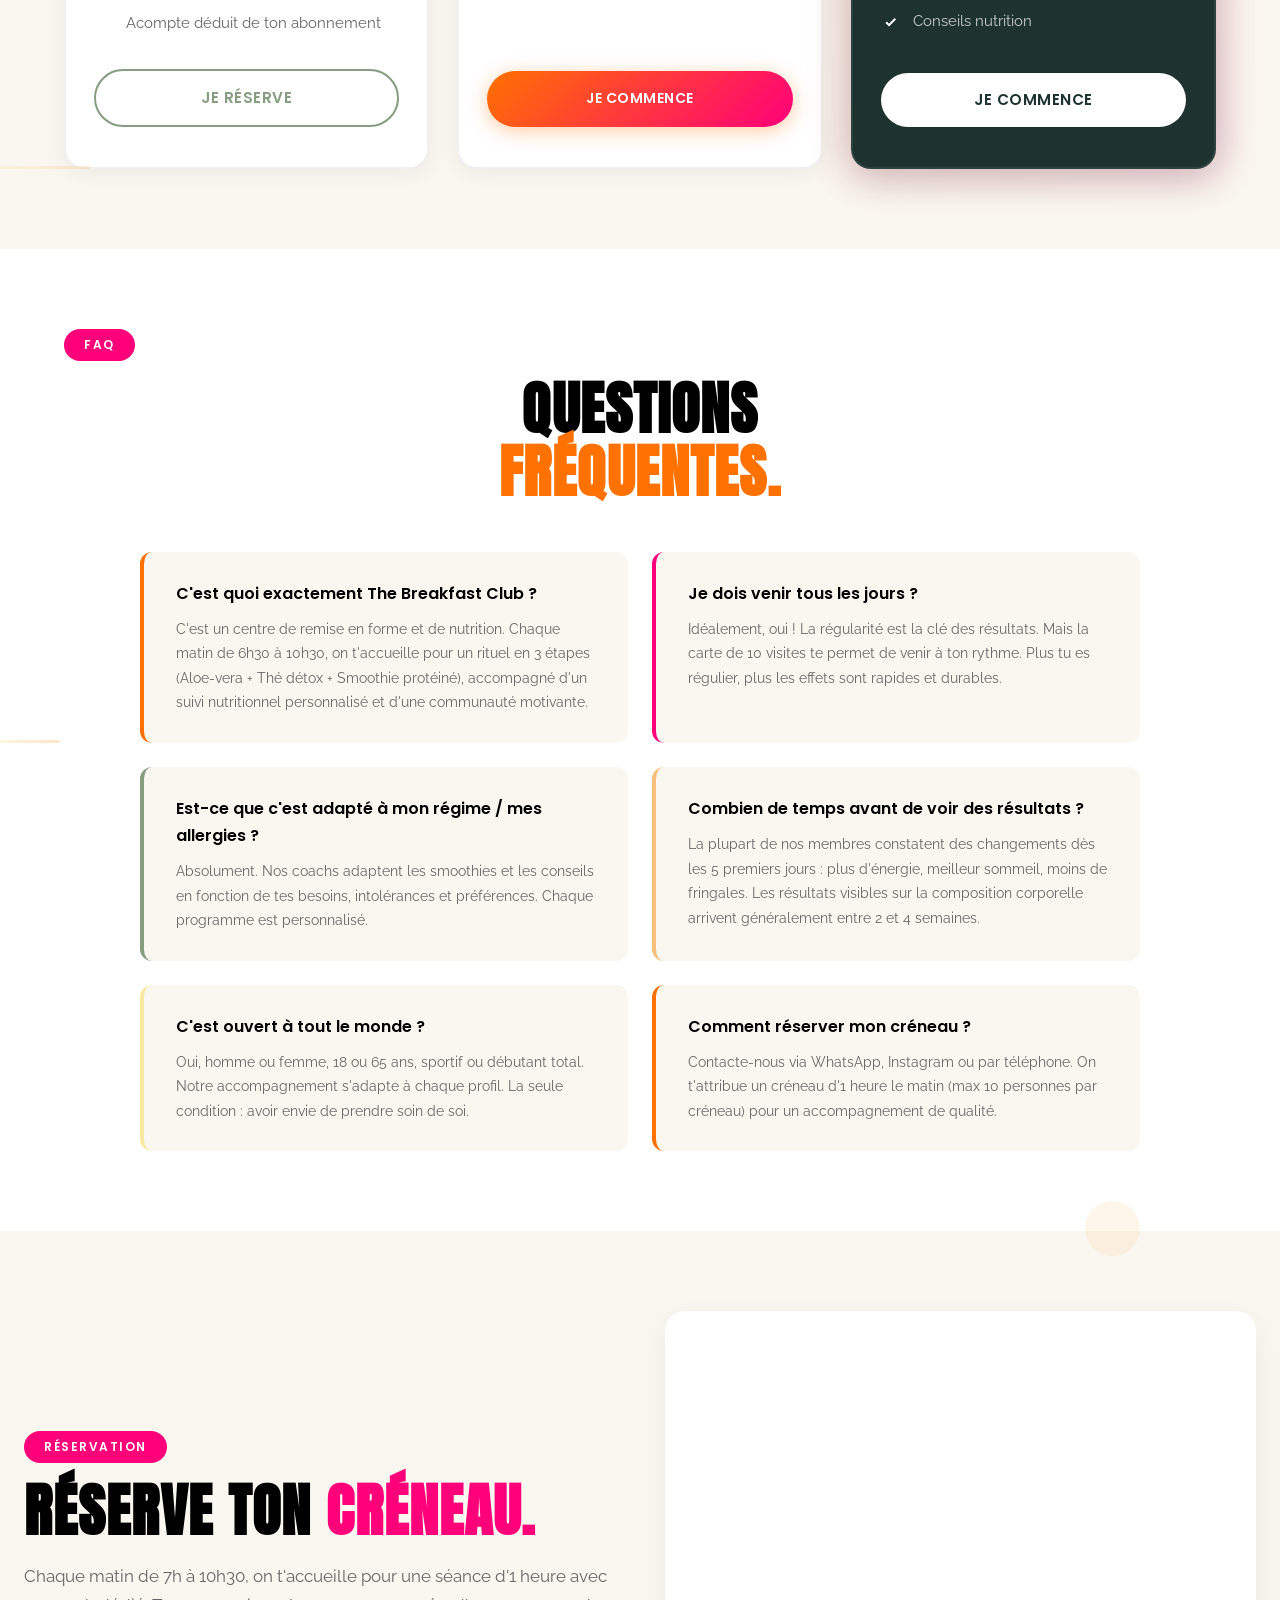
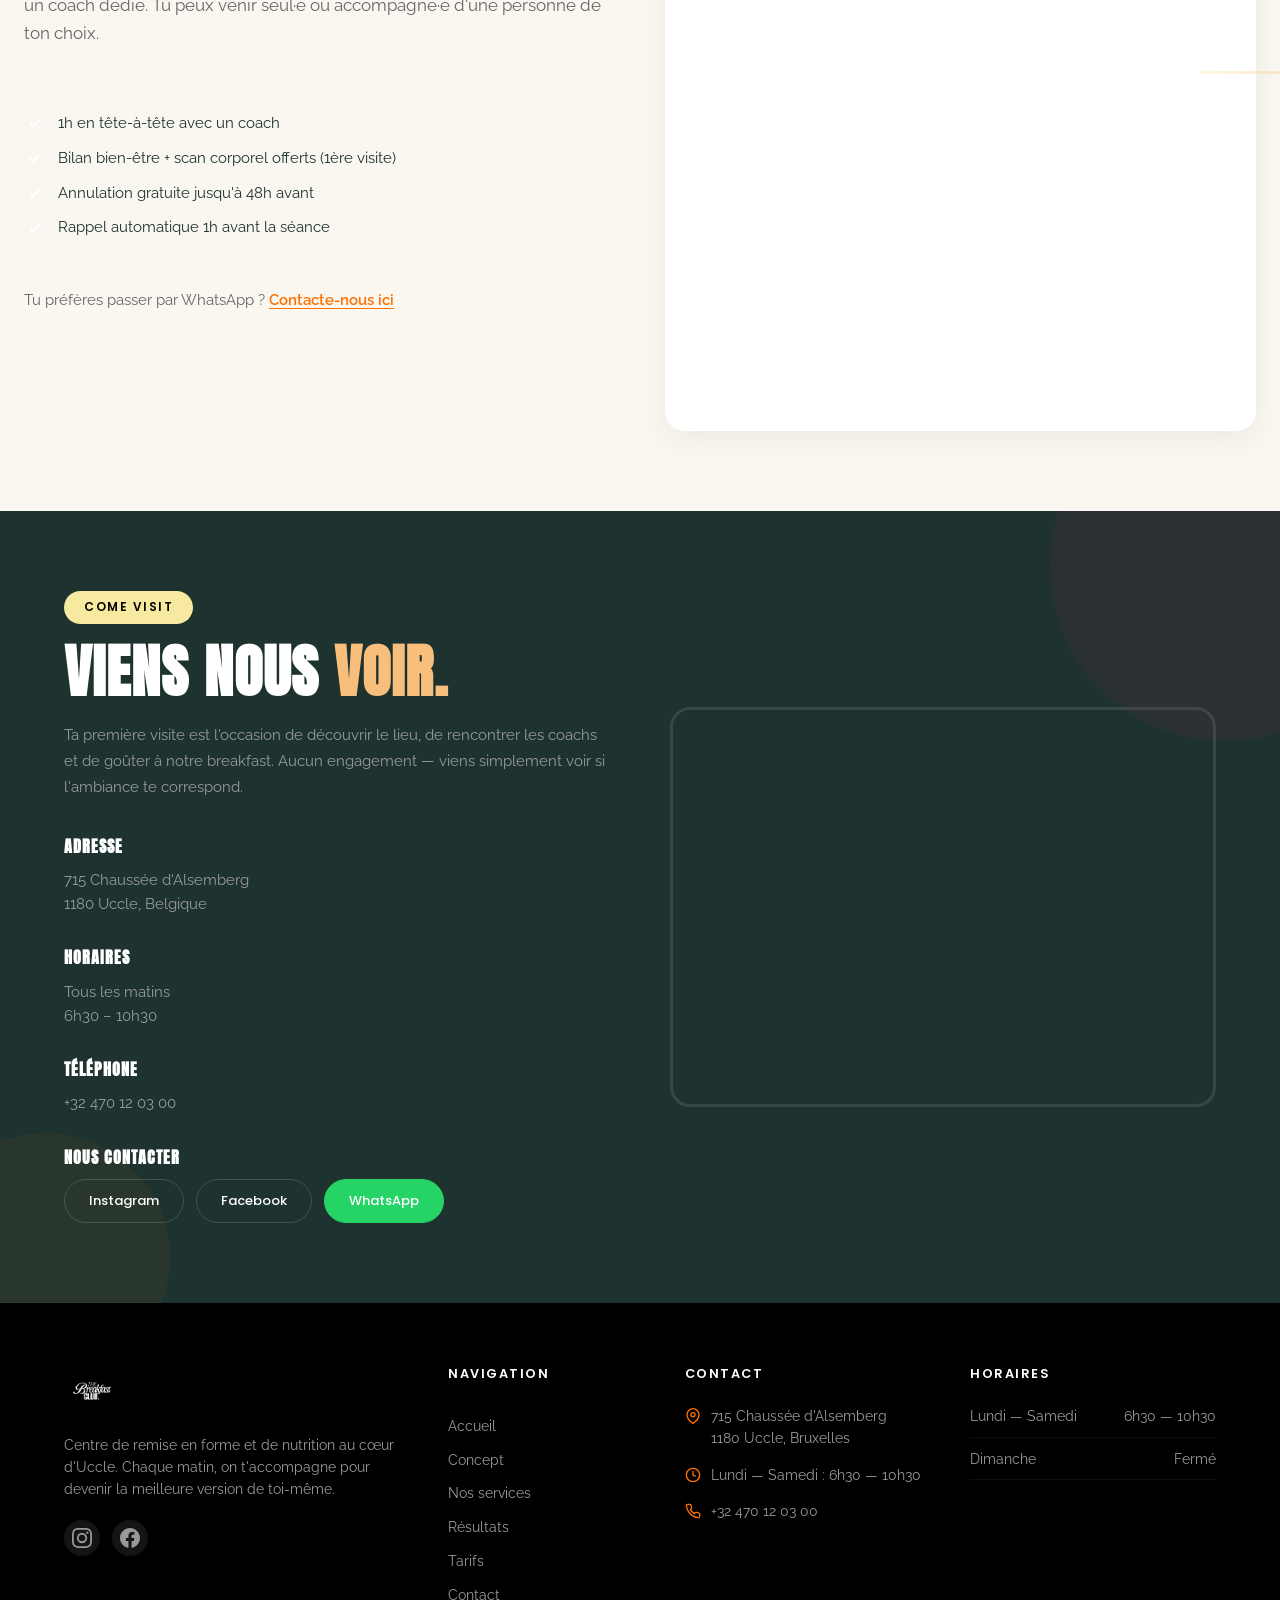
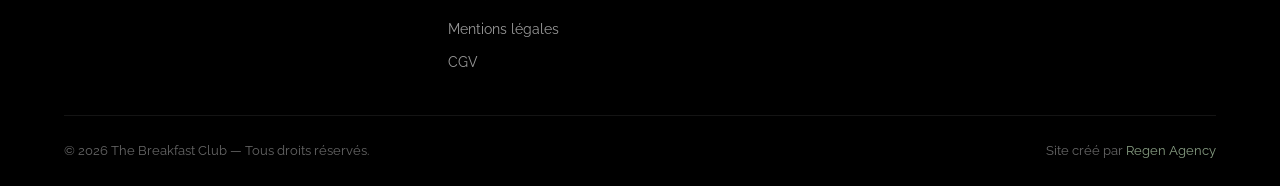
==== commit d0176c58: "Discovery card: 2-step flow — click Je reserve opens Cal.com modal to pick slot, then auto-redirect " ====
--- a/index.html
+++ b/index.html
@@ -580,7 +580,7 @@
                                     <li>Consultation avec un coach</li>
                                     <li>Acompte d&eacute;duit de ton abonnement</li>
                                 </ul>
-                                <a href="https://pay.sumup.com/b2c/QI6QM8AY" target="_blank" rel="noopener" class="btn btn--outline-green btn--full">Je r&eacute;serve</a>
+                                <a href="#booking" class="btn btn--outline-green btn--full" id="discovery-book-cta">Je r&eacute;serve</a>
                             </div>
                         </div>
                         <div class="pricing__card-wrapper">
--- a/style-demo4-extra.css
+++ b/style-demo4-extra.css
@@ -1015,19 +1015,47 @@
     background: var(--cream) !important;
 }
 
-.booking--split {
-    display: grid;
-    grid-template-columns: 1fr 1.2fr;
-    gap: 60px;
-    align-items: center;
+/* Override base .booking { max-width: 700px; text-align: center; margin: 0 auto } */
+.booking.booking--split {
+    display: grid !important;
+    grid-template-columns: minmax(0, 1fr) minmax(0, 1fr);
+    gap: 50px;
+    align-items: stretch;
+    width: 100% !important;
+    max-width: 100% !important;
+    text-align: left !important;
+    margin: 0 !important;
+}
+
+/* Wider container for booking section */
+.section--booking .container {
+    max-width: 1400px;
+    width: 100%;
+}
+
+/* Force left column children to fill width */
+.booking__left > * {
+    max-width: 100%;
+    width: 100%;
+}
+
+.booking__left .tag {
+    width: auto;
+    align-self: flex-start;
 }
 
 .booking__left {
     position: relative;
+    text-align: left;
+    display: flex;
+    flex-direction: column;
+    justify-content: center;
 }
 
 .booking__right {
     position: relative;
+    display: flex;
+    flex-direction: column;
 }
 
 .booking__perks {
@@ -1061,16 +1089,17 @@
 
 .booking__calendar {
     width: 100%;
-    min-height: 680px;
+    min-height: 720px;
     border-radius: var(--radius-lg);
-    overflow: hidden;
+    overflow: visible;
     background: var(--white);
     box-shadow: 0 8px 32px rgba(0, 0, 0, 0.06);
 }
 
 .booking__calendar #my-cal-inline-rdv-evaluation-bien-etre-body-scan {
-    height: 680px !important;
-    overflow: hidden !important;
+    height: auto !important;
+    min-height: 720px !important;
+    overflow: visible !important;
 }
 
 .booking__alt {
@@ -1543,7 +1572,7 @@
     max-width: 1080px;
     margin-left: auto;
     margin-right: auto;
-    max-height: 540px;
+    max-height: 600px;
 }
 
 .testimonials__video {
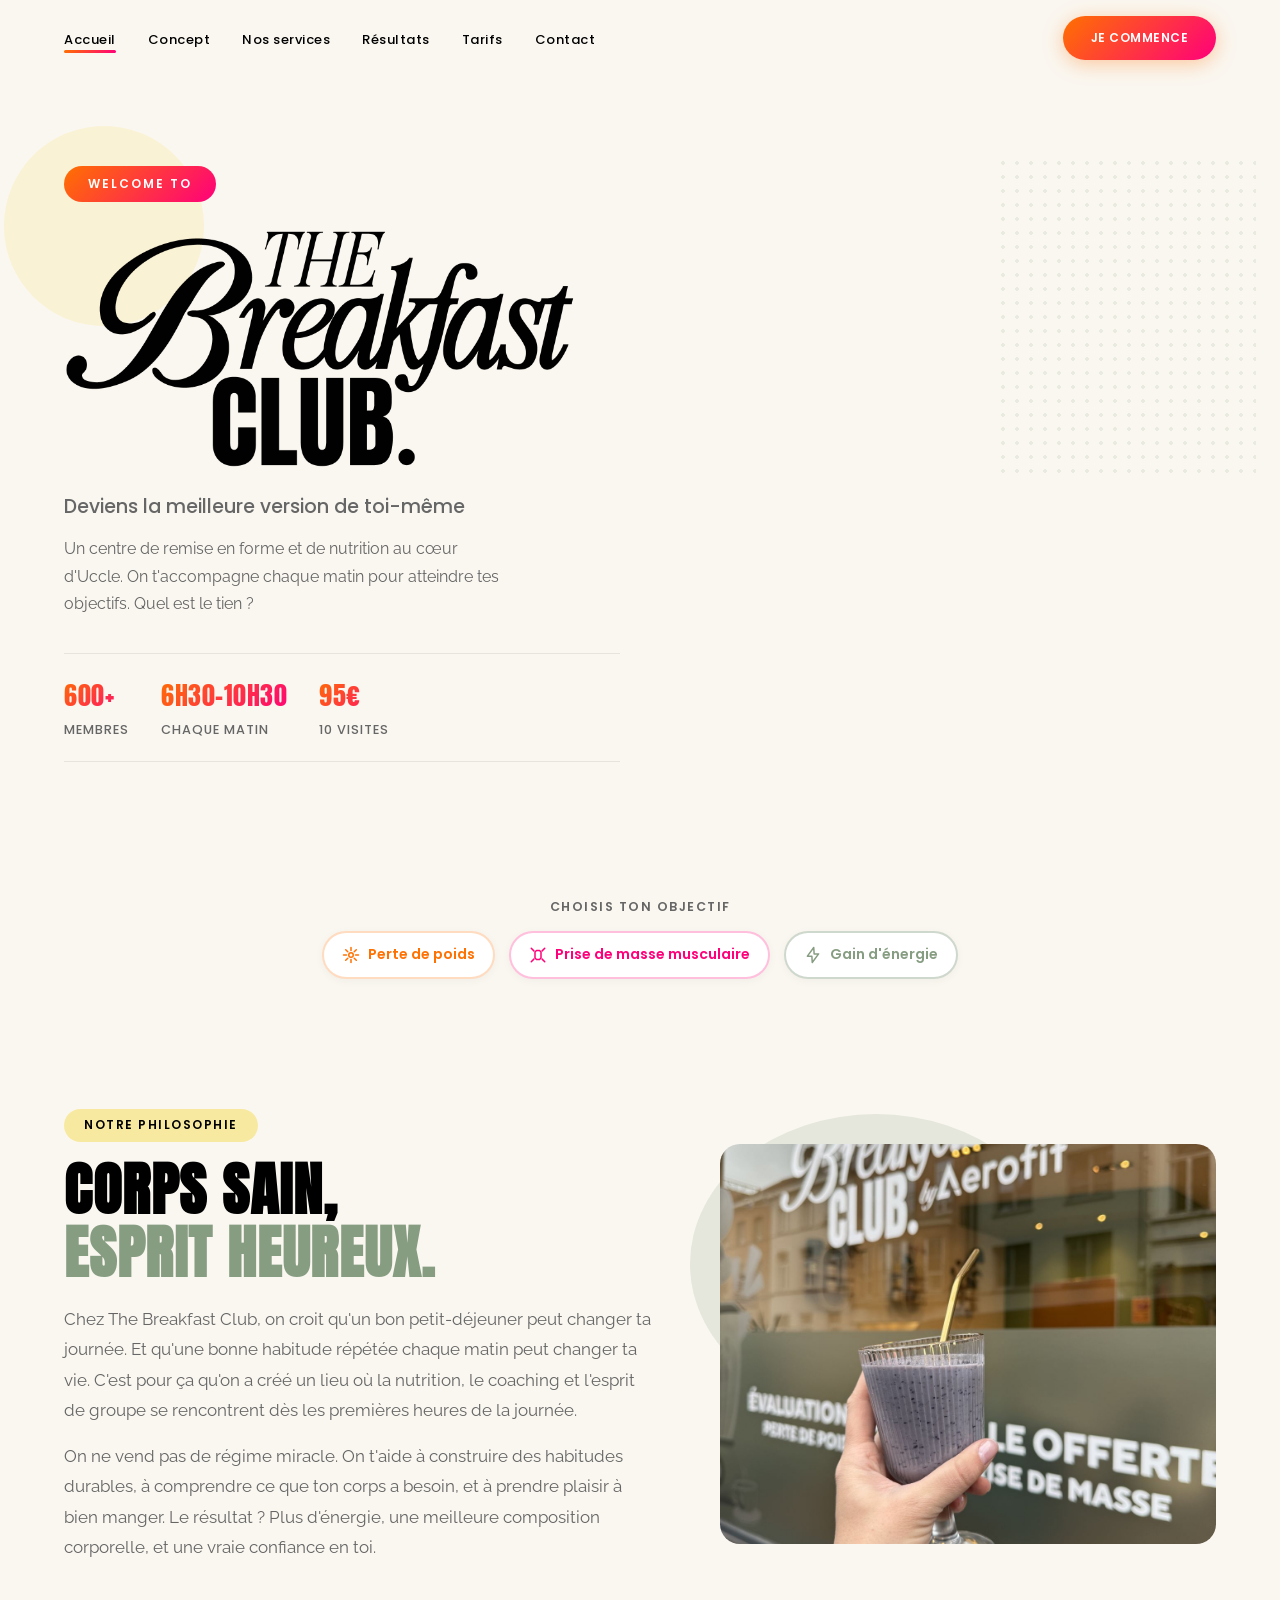
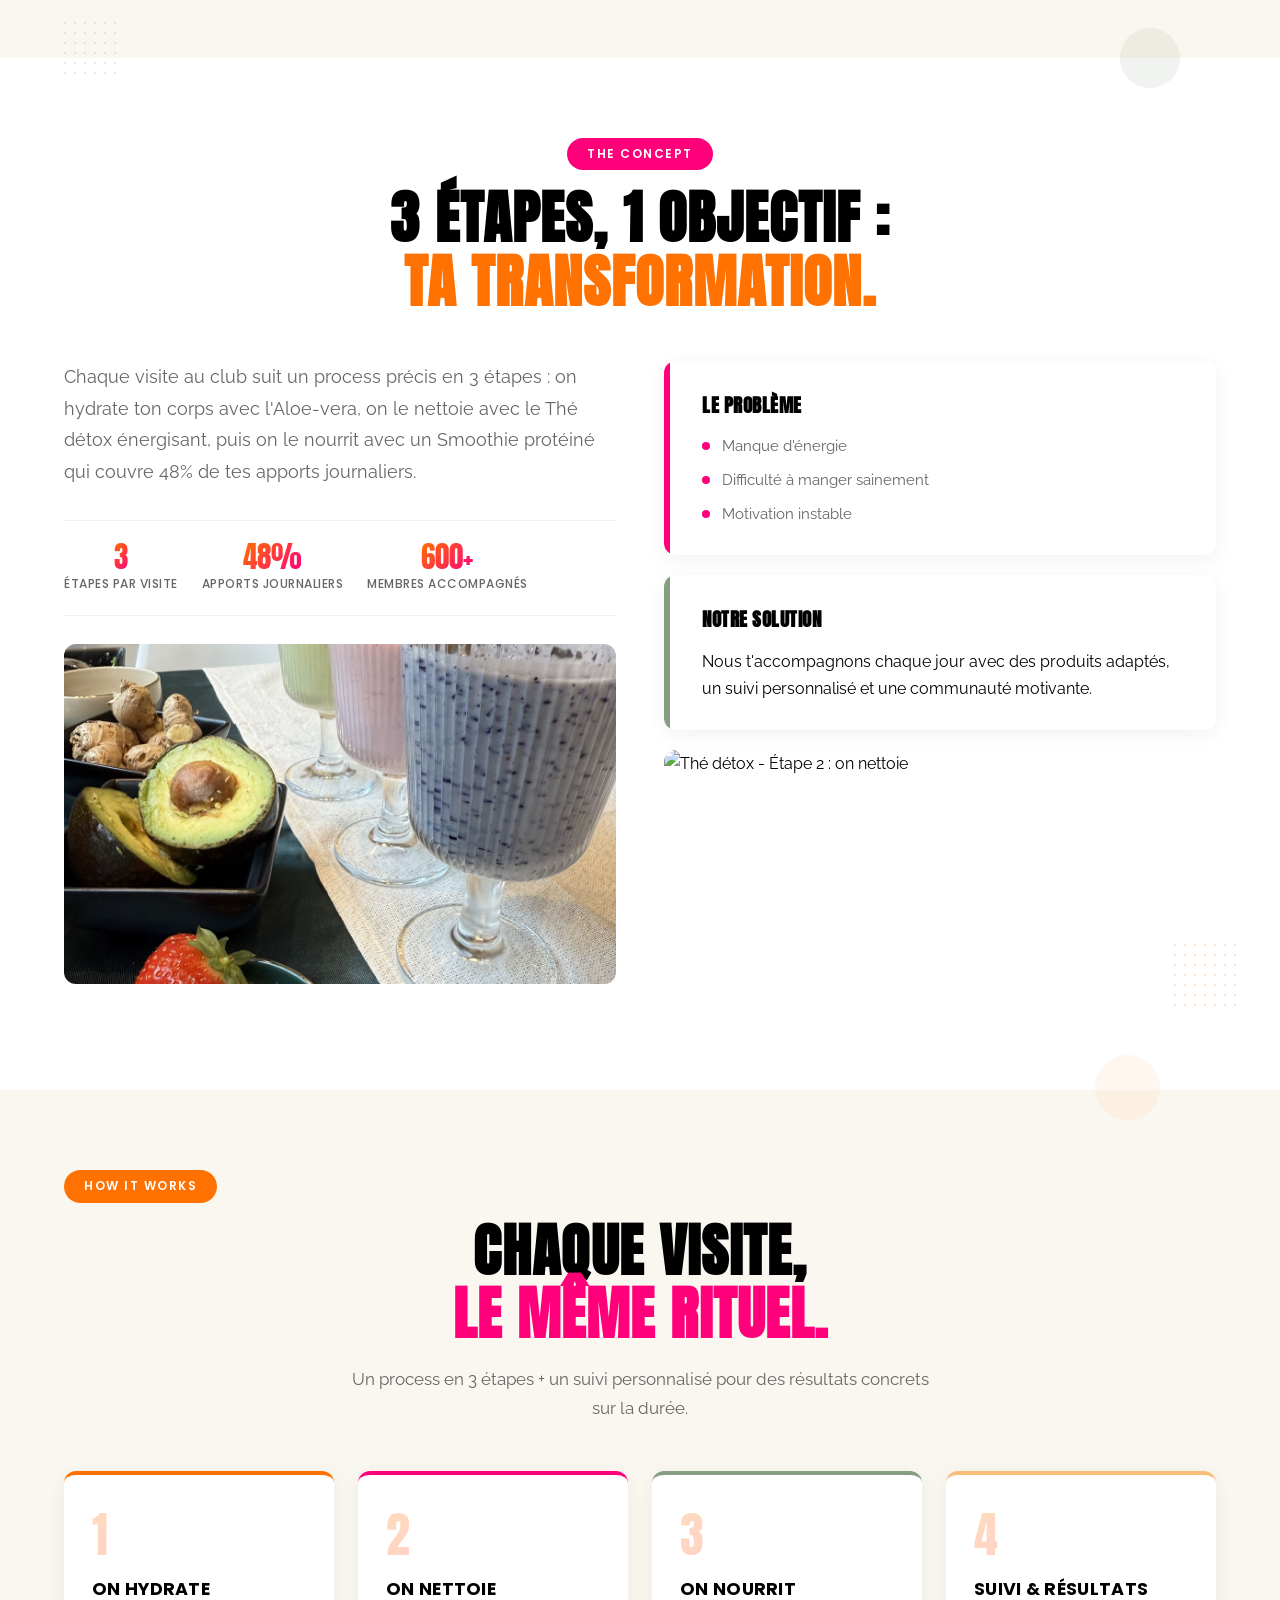
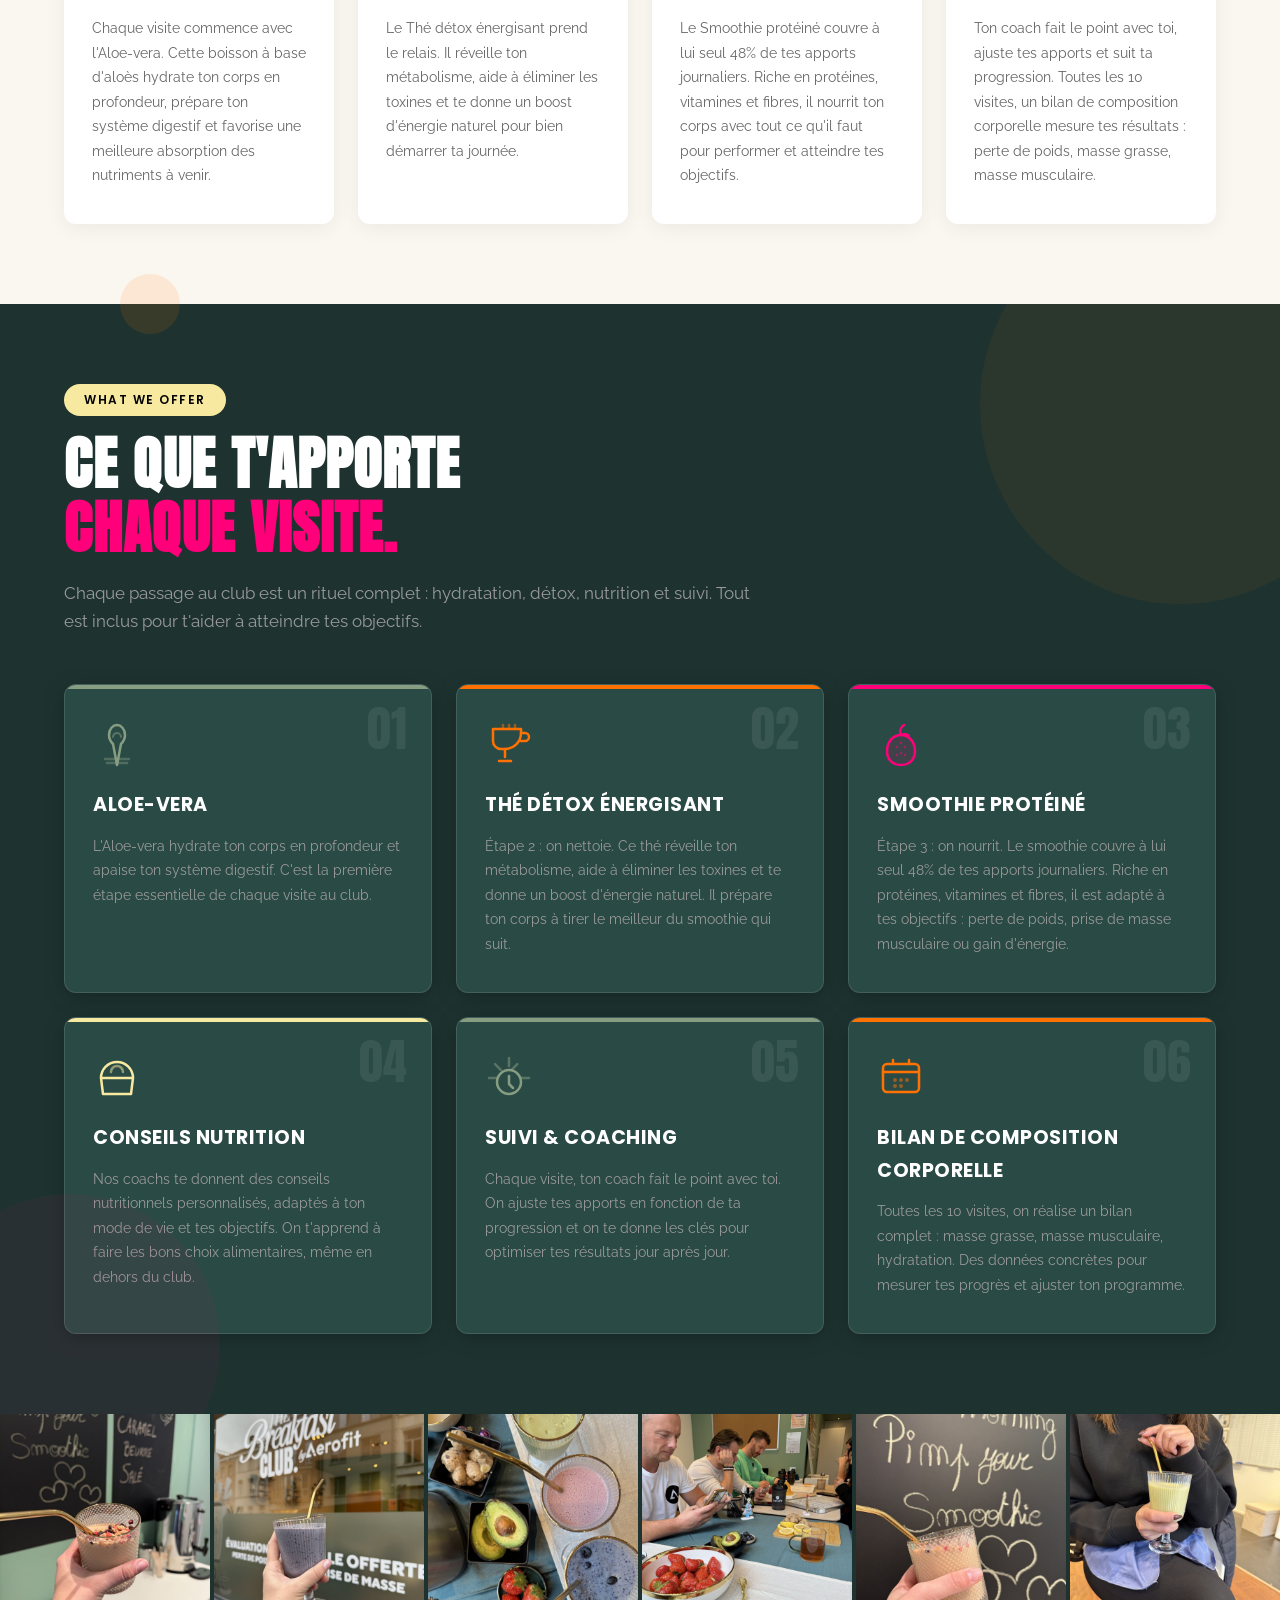
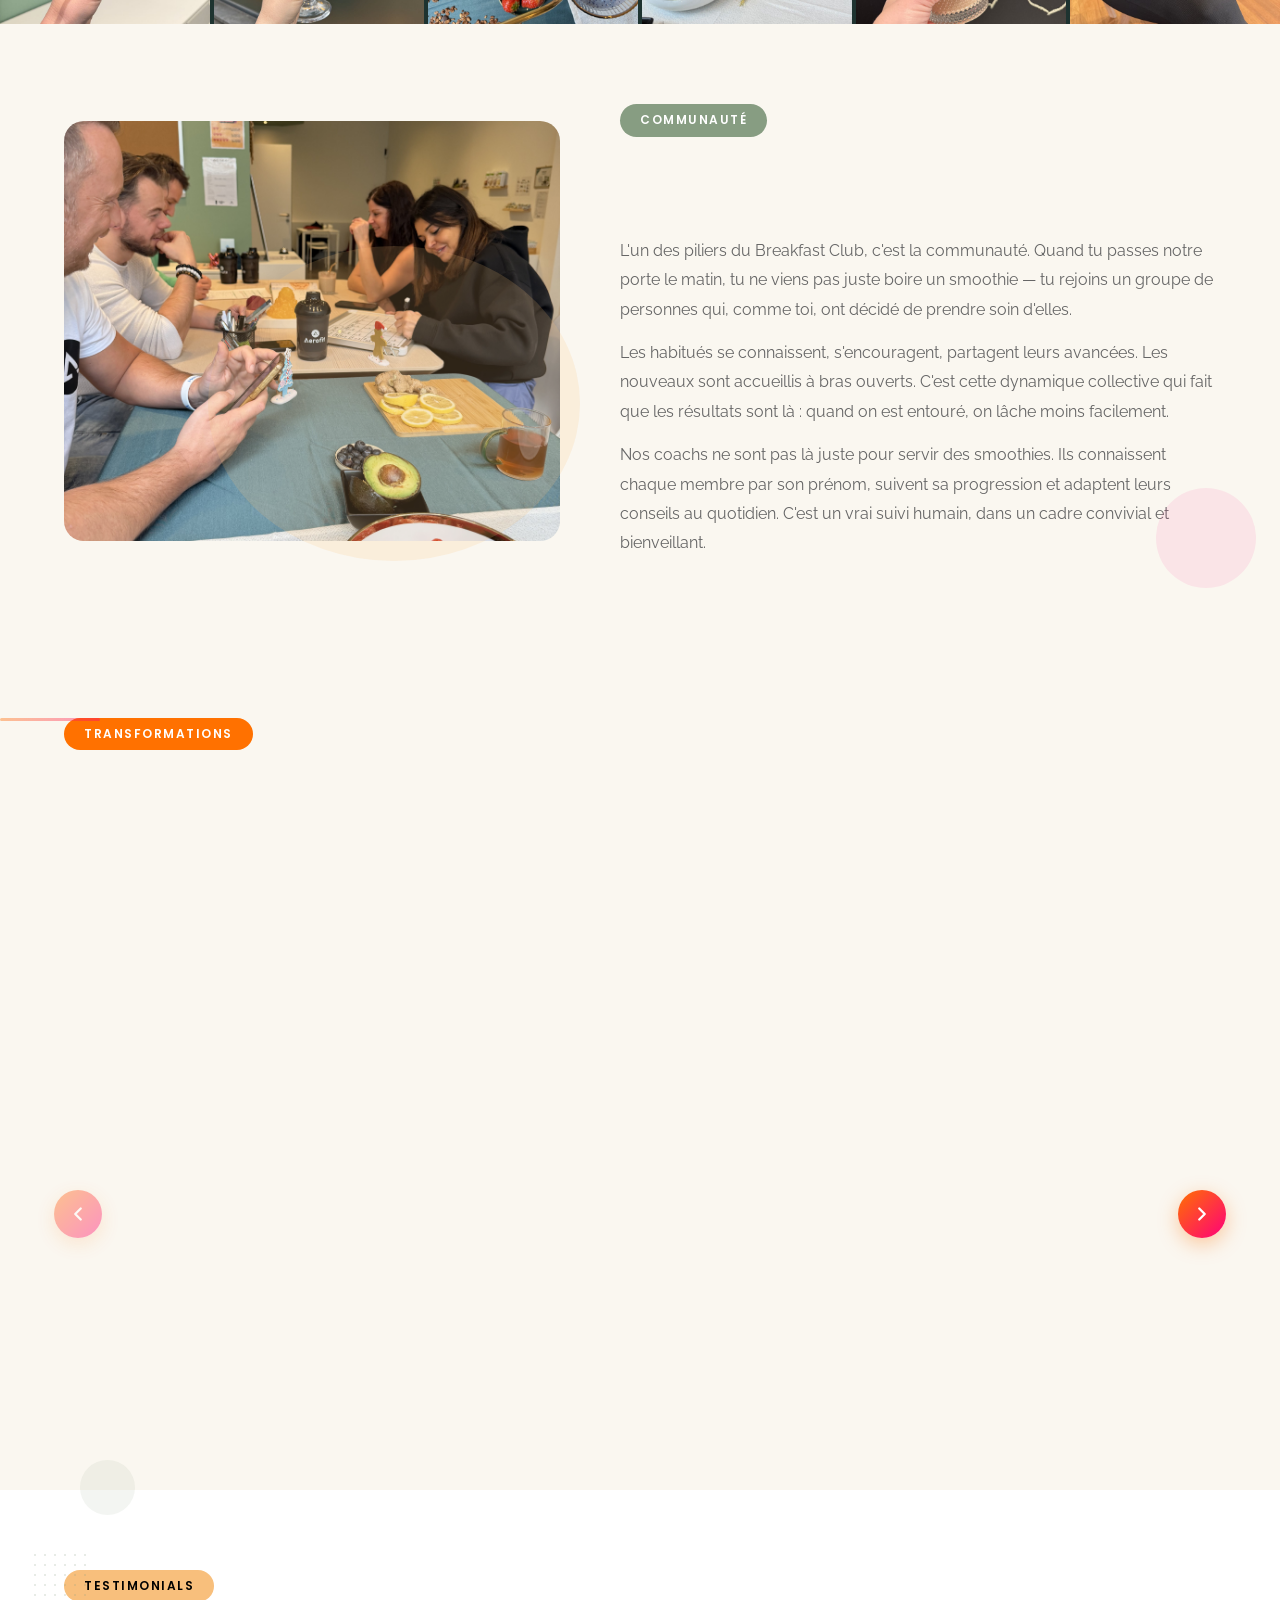
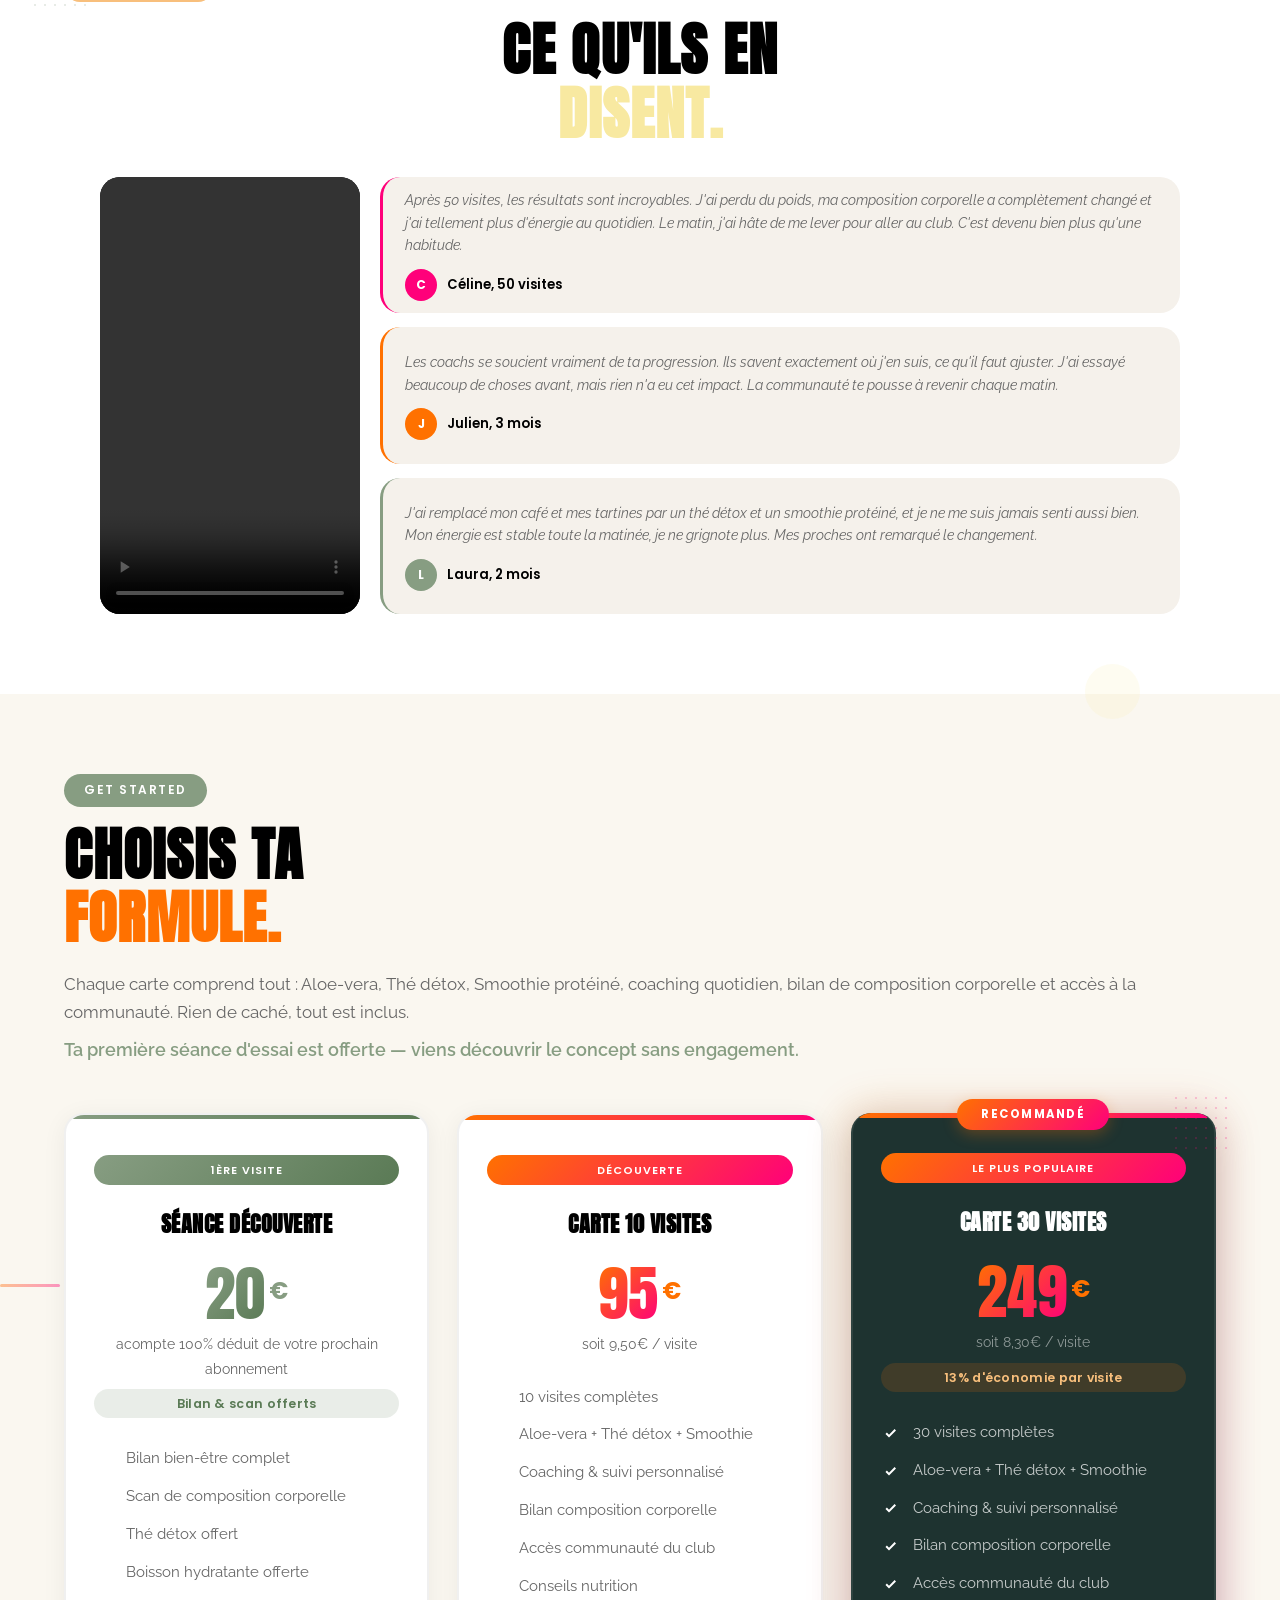
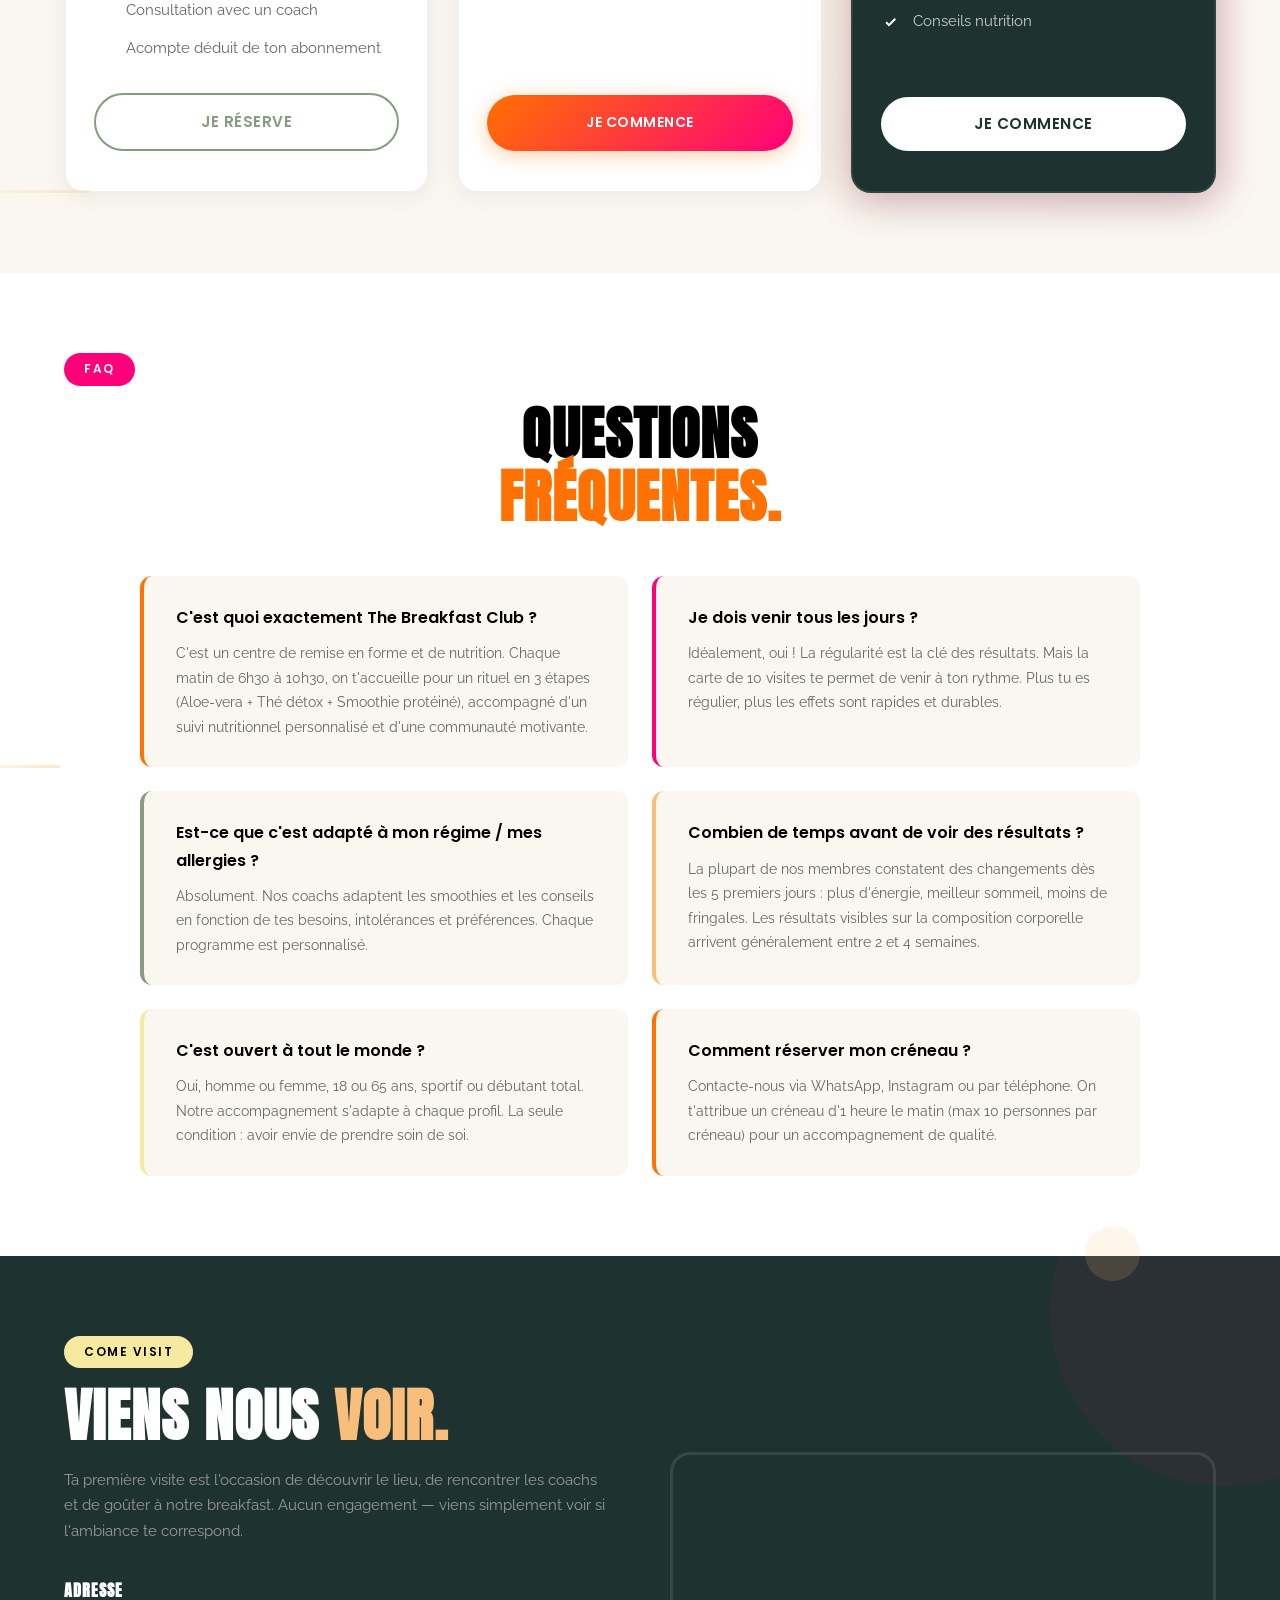
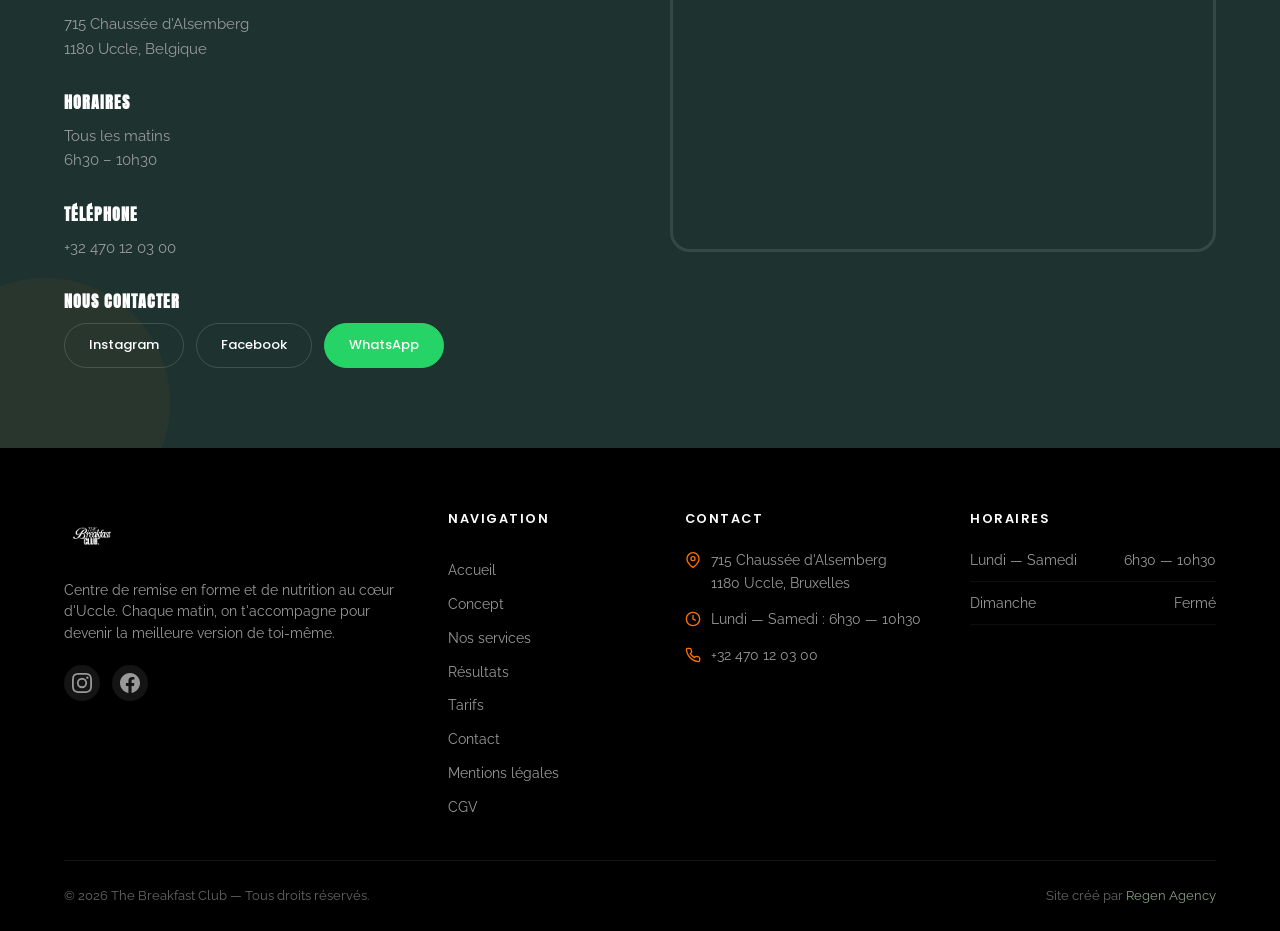
==== commit dd95efc8: "Remove booking section (Cal.com inline embed). Cal.com SDK init moved to before script.js. Objective" ====
--- a/index.html
+++ b/index.html
@@ -210,21 +210,21 @@
             <div class="hero__objectives-block">
                 <p class="hero__objectives-label">Choisis ton objectif</p>
                 <div class="hero__objectives">
-                    <a href="#booking" class="objective-btn objective-btn--orange" data-objective="Perte de poids">
+                    <a href="#pricing" class="objective-btn objective-btn--orange" data-objective="Perte de poids">
                         <svg class="objective-btn__icon" viewBox="0 0 24 24" fill="none" xmlns="http://www.w3.org/2000/svg">
                             <path d="M12 2v4M12 18v4M4.93 4.93l2.83 2.83M16.24 16.24l2.83 2.83M2 12h4M18 12h4M4.93 19.07l2.83-2.83M16.24 7.76l2.83-2.83" stroke="currentColor" stroke-width="2" stroke-linecap="round"/>
                             <circle cx="12" cy="12" r="3" stroke="currentColor" stroke-width="2"/>
                         </svg>
                         <span class="objective-btn__label">Perte de poids</span>
                     </a>
-                    <a href="#booking" class="objective-btn objective-btn--pink" data-objective="Prise de masse musculaire">
+                    <a href="#pricing" class="objective-btn objective-btn--pink" data-objective="Prise de masse musculaire">
                         <svg class="objective-btn__icon" viewBox="0 0 24 24" fill="none" xmlns="http://www.w3.org/2000/svg">
                             <path d="M6.5 6.5L3 3M17.5 17.5L21 21M17.5 6.5L21 3M6.5 17.5L3 21" stroke="currentColor" stroke-width="2" stroke-linecap="round"/>
                             <path d="M8 8l2-2h4l2 2v8l-2 2h-4l-2-2V8z" stroke="currentColor" stroke-width="2" stroke-linejoin="round"/>
                         </svg>
                         <span class="objective-btn__label">Prise de masse musculaire</span>
                     </a>
-                    <a href="#booking" class="objective-btn objective-btn--green" data-objective="Gain d'&eacute;nergie">
+                    <a href="#pricing" class="objective-btn objective-btn--green" data-objective="Gain d'&eacute;nergie">
                         <svg class="objective-btn__icon" viewBox="0 0 24 24" fill="none" xmlns="http://www.w3.org/2000/svg">
                             <path d="M13 2L4.5 13.5h6L11 22l8.5-11.5h-6L13 2z" stroke="currentColor" stroke-width="2" stroke-linejoin="round"/>
                         </svg>
@@ -570,7 +570,7 @@
                                     <span class="pricing__amount">20</span>
                                     <span class="pricing__currency">&euro;</span>
                                 </div>
-                                <p class="pricing__per">acompte 100% d&eacute;duit</p>
+                                <p class="pricing__per">acompte 100% d&eacute;duit de votre prochain abonnement</p>
                                 <p class="pricing__saving pricing__saving--green">Bilan &amp; scan offerts</p>
                                 <ul class="pricing__features">
                                     <li>Bilan bien-&ecirc;tre complet</li>
@@ -580,7 +580,7 @@
                                     <li>Consultation avec un coach</li>
                                     <li>Acompte d&eacute;duit de ton abonnement</li>
                                 </ul>
-                                <a href="#booking" class="btn btn--outline-green btn--full" id="discovery-book-cta">Je r&eacute;serve</a>
+                                <a href="#pricing" class="btn btn--outline-green btn--full" id="discovery-book-cta">Je r&eacute;serve</a>
                             </div>
                         </div>
                         <div class="pricing__card-wrapper">
@@ -665,65 +665,6 @@
             </div>
         </section>
 
-        <!-- ==================== BOOKING ==================== -->
-        <section class="section section--booking" id="booking">
-            <div class="container">
-                <div class="booking booking--split">
-                    <div class="booking__left">
-                        <span class="tag tag--pink">R&eacute;servation</span>
-                        <h2 class="section__title">R&eacute;serve ton <span class="text-accent text-accent--pink">cr&eacute;neau.</span></h2>
-                        <p class="booking__desc" id="booking-desc">Chaque matin de 7h &agrave; 10h30, on t'accueille pour une s&eacute;ance d'1 heure avec un coach d&eacute;di&eacute;. Tu peux venir seul&middot;e ou accompagn&eacute;&middot;e d'une personne de ton choix.</p>
-
-                        <ul class="booking__perks">
-                            <li>1h en tête-à-tête avec un coach</li>
-                            <li>Bilan bien-être + scan corporel offerts (1&egrave;re visite)</li>
-                            <li>Annulation gratuite jusqu'&agrave; 48h avant</li>
-                            <li>Rappel automatique 1h avant la s&eacute;ance</li>
-                        </ul>
-
-                        <div class="booking__objective" id="booking-objective" hidden>
-                            <span class="booking__objective-label">Ton objectif :</span>
-                            <span class="booking__objective-value" id="booking-objective-value"></span>
-                        </div>
-
-                        <p class="booking__alt">Tu pr&eacute;f&egrave;res passer par WhatsApp ?
-                            <a href="https://wa.me/32470120300?text=Bonjour%20!%20Je%20souhaite%20r%C3%A9server%20un%20cr%C3%A9neau%20au%20Breakfast%20Club%20%F0%9F%8D%93" target="_blank" rel="noopener" id="booking-cta">Contacte-nous ici</a>
-                        </p>
-                    </div>
-
-                    <!-- Cal.com inline embed -->
-                    <div class="booking__right">
-                    <div class="booking__calendar">
-                        <div style="width:100%;height:100%;overflow:scroll" id="my-cal-inline-rdv-evaluation-bien-etre-body-scan"></div>
-                        <script type="text/javascript">
-                          (function (C, A, L) { let p = function (a, ar) { a.q.push(ar); }; let d = C.document; C.Cal = C.Cal || function () { let cal = C.Cal; let ar = arguments; if (!cal.loaded) { cal.ns = {}; cal.q = cal.q || []; d.head.appendChild(d.createElement("script")).src = A; cal.loaded = true; } if (ar[0] === L) { const api = function () { p(api, arguments); }; const namespace = ar[1]; api.q = api.q || []; if(typeof namespace === "string"){cal.ns[namespace] = cal.ns[namespace] || api;p(cal.ns[namespace], ar);p(cal, ["initNamespace", namespace]);} else p(cal, ar); return;} p(cal, ar); }; })(window, "https://app.cal.com/embed/embed.js", "init");
-                        Cal("init", "rdv-evaluation-bien-etre-body-scan", {origin:"https://app.cal.com"});
-
-                          Cal.ns["rdv-evaluation-bien-etre-body-scan"]("inline", {
-                            elementOrSelector:"#my-cal-inline-rdv-evaluation-bien-etre-body-scan",
-                            config: {"layout":"month_view","useSlotsViewOnSmallScreen":"true"},
-                            calLink: "gregory-angiuli-cedagi/rdv-evaluation-bien-etre-body-scan",
-                          });
-
-                          Cal.ns["rdv-evaluation-bien-etre-body-scan"]("ui", {
-                            "hideEventTypeDetails": false,
-                            "layout": "month_view",
-                            "theme": "light",
-                            "cssVarsPerTheme": {
-                                "light": {
-                                    "cal-brand": "#ff7100",
-                                    "cal-text-emphasis": "#1e3330",
-                                    "cal-bg-emphasis": "#ff7100"
-                                }
-                            }
-                          });
-                        </script>
-                    </div>
-                    </div>
-                </div>
-            </div>
-        </section>
-
         <!-- ==================== CONTACT ==================== -->
         <section class="section section--contact" id="contact">
             <div class="container">
@@ -861,6 +802,24 @@
         </div>
     </div>
 
+    <!-- Cal.com SDK init (used by Discovery booking modal — see script.js) -->
+    <script type="text/javascript">
+      (function (C, A, L) { let p = function (a, ar) { a.q.push(ar); }; let d = C.document; C.Cal = C.Cal || function () { let cal = C.Cal; let ar = arguments; if (!cal.loaded) { cal.ns = {}; cal.q = cal.q || []; d.head.appendChild(d.createElement("script")).src = A; cal.loaded = true; } if (ar[0] === L) { const api = function () { p(api, arguments); }; const namespace = ar[1]; api.q = api.q || []; if(typeof namespace === "string"){cal.ns[namespace] = cal.ns[namespace] || api;p(cal.ns[namespace], ar);p(cal, ["initNamespace", namespace]);} else p(cal, ar); return;} p(cal, ar); }; })(window, "https://app.cal.com/embed/embed.js", "init");
+      Cal("init", "rdv-evaluation-bien-etre-body-scan", {origin:"https://app.cal.com"});
+      Cal.ns["rdv-evaluation-bien-etre-body-scan"]("ui", {
+        "hideEventTypeDetails": false,
+        "layout": "month_view",
+        "theme": "light",
+        "cssVarsPerTheme": {
+            "light": {
+                "cal-brand": "#ff7100",
+                "cal-text-emphasis": "#1e3330",
+                "cal-bg-emphasis": "#ff7100"
+            }
+        }
+      });
+    </script>
+
     <!-- Scripts -->
     <script src="script.js"></script>
 </body>
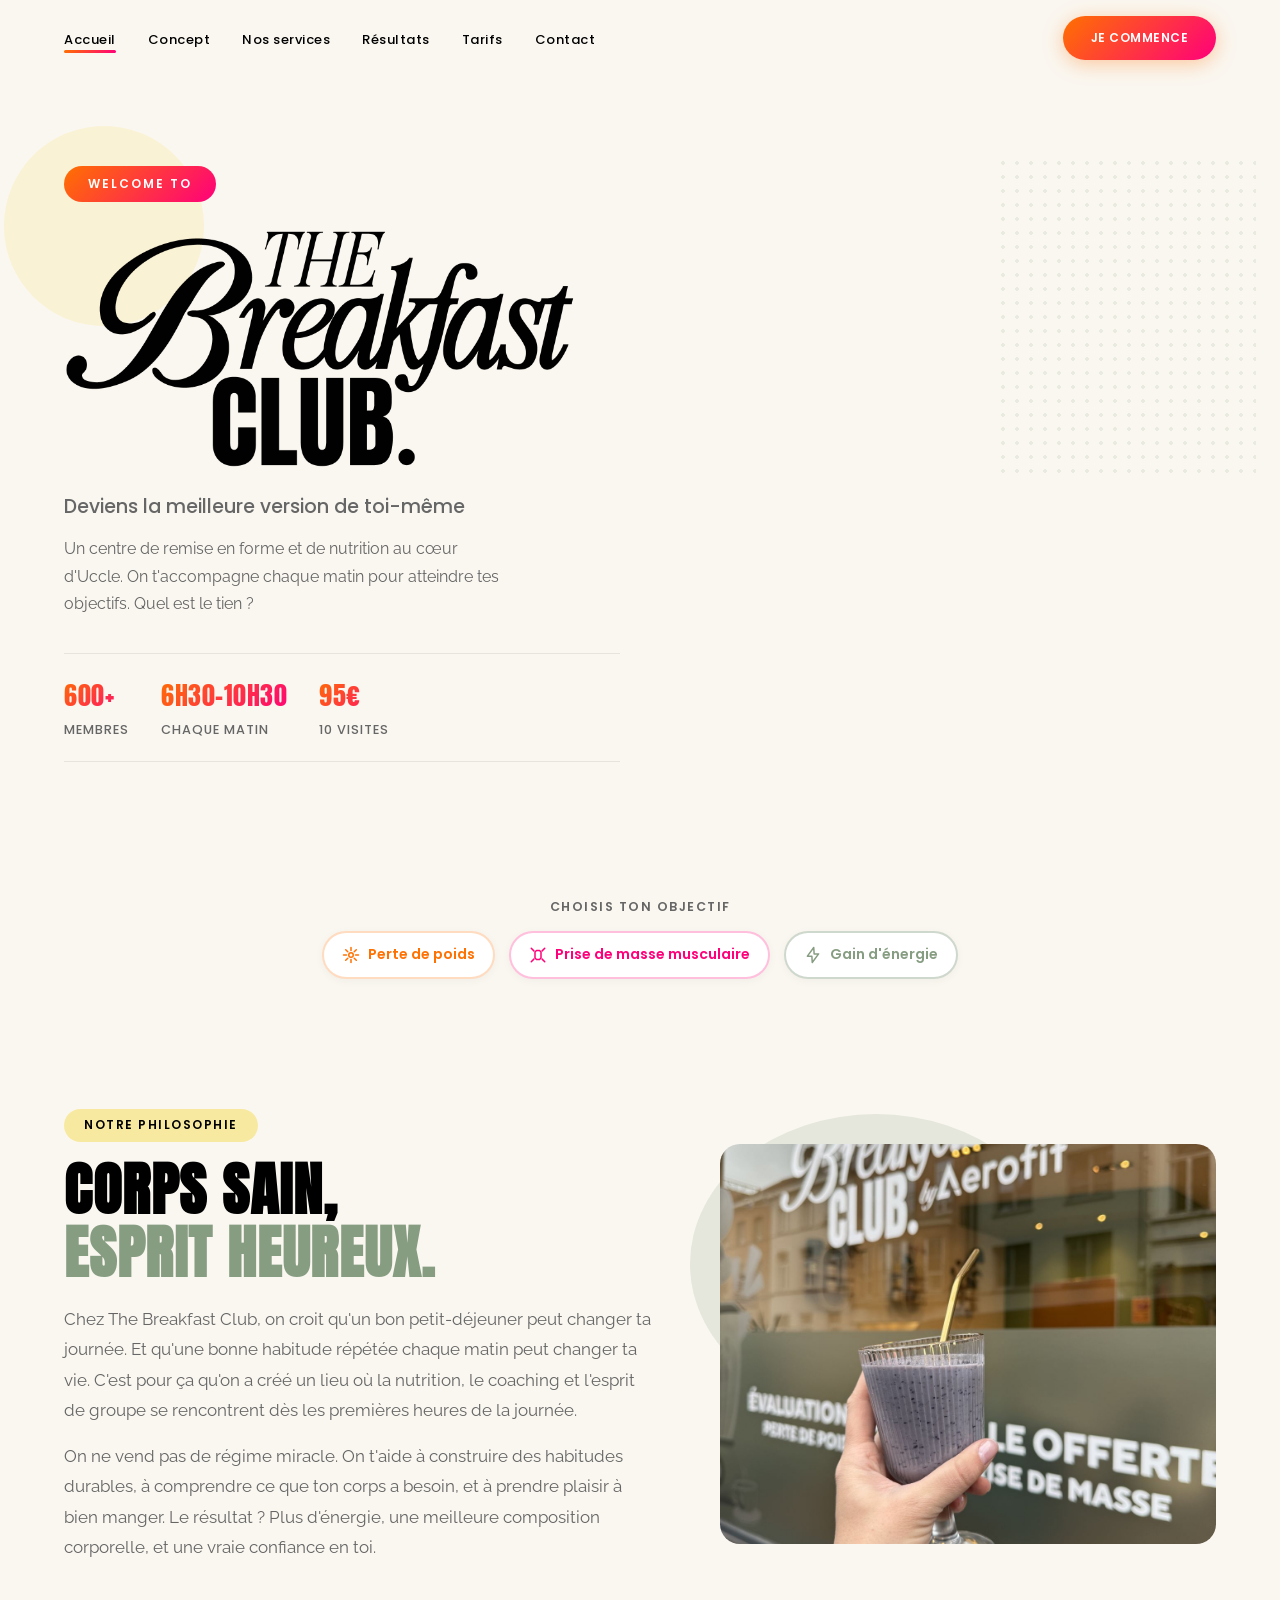
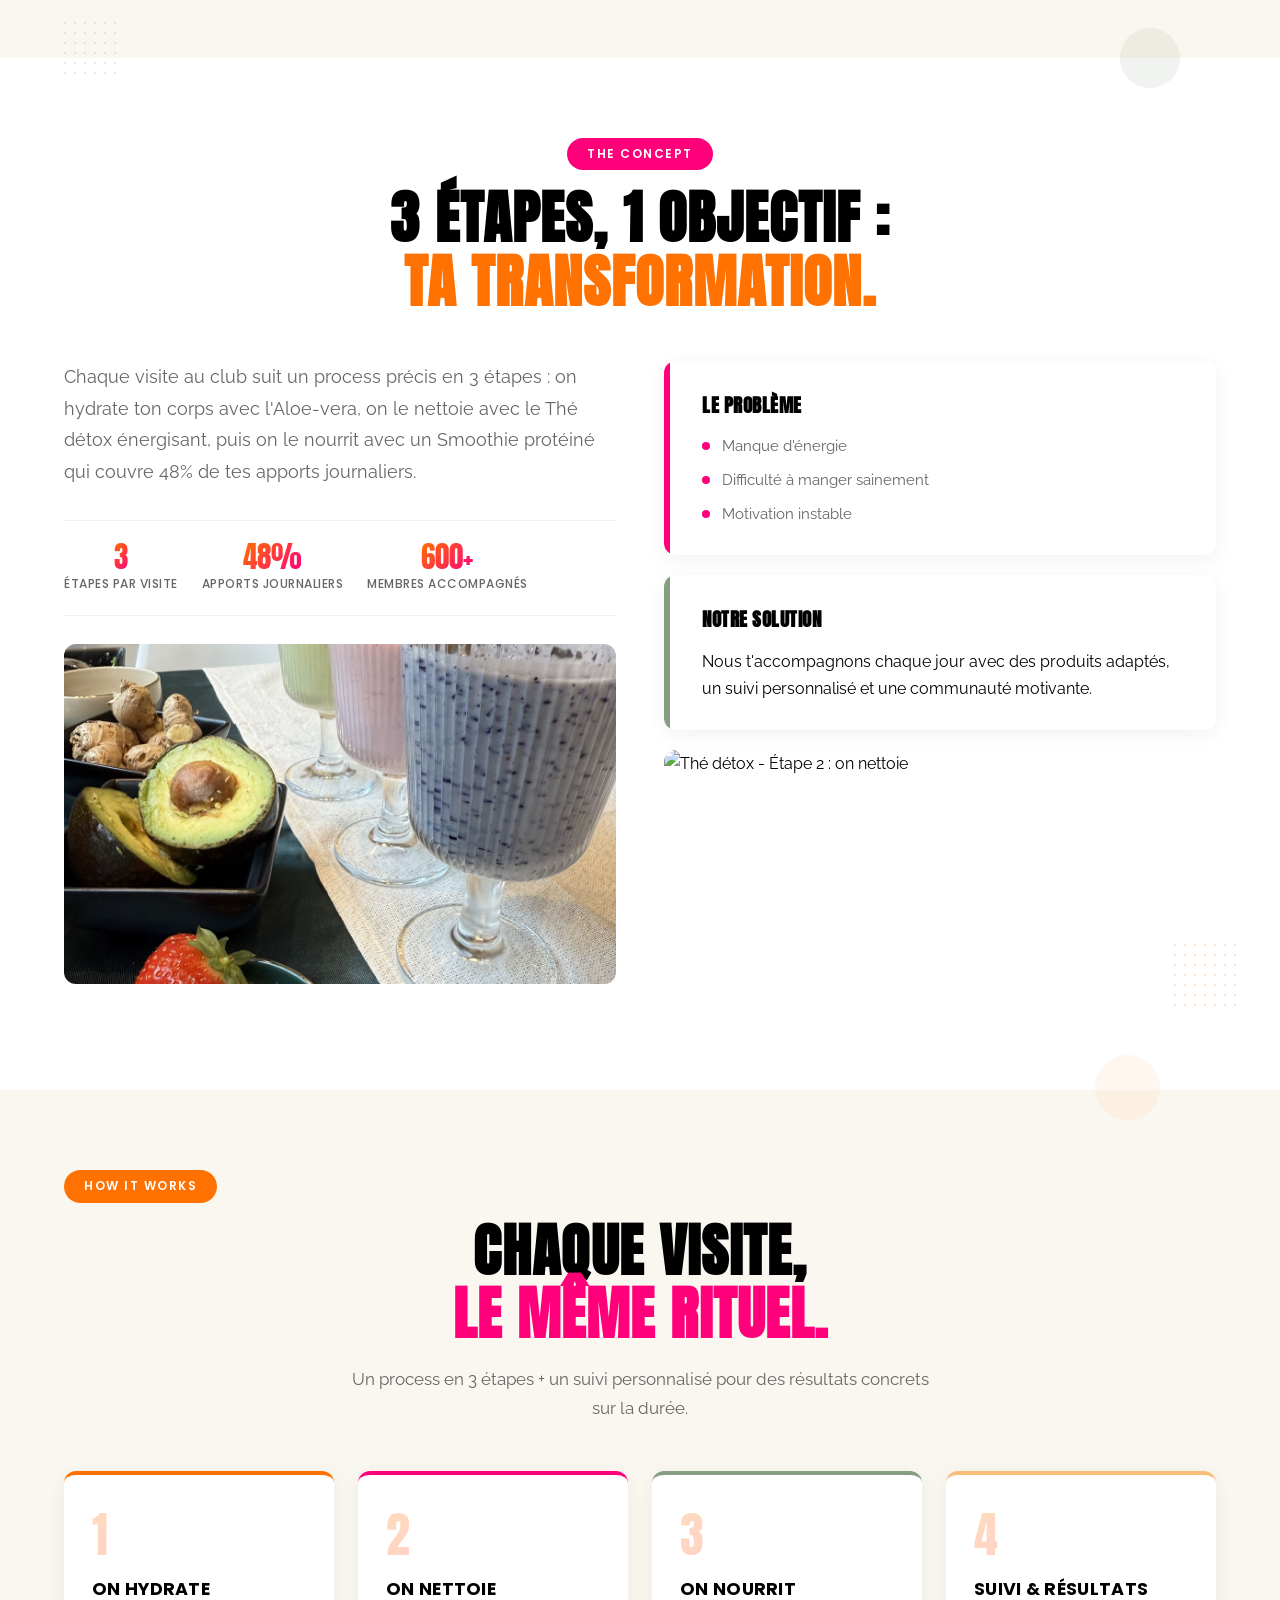
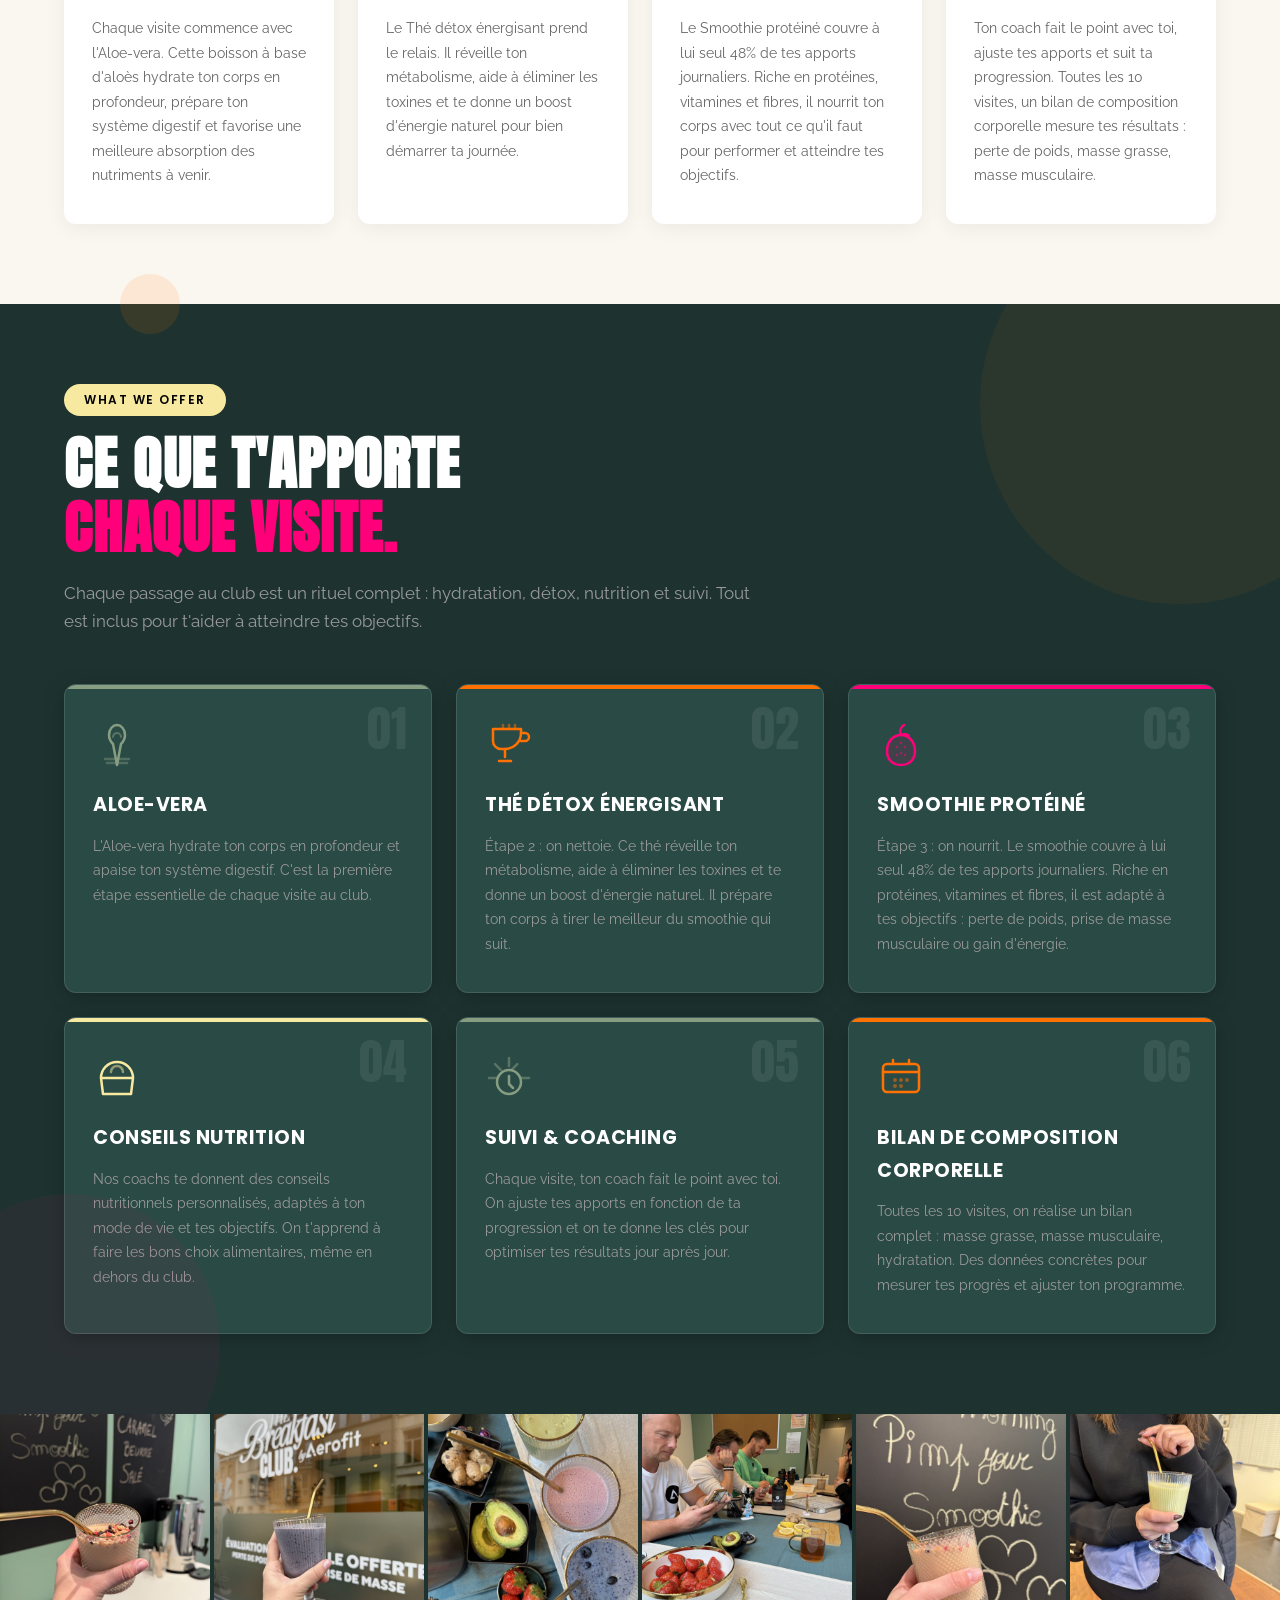
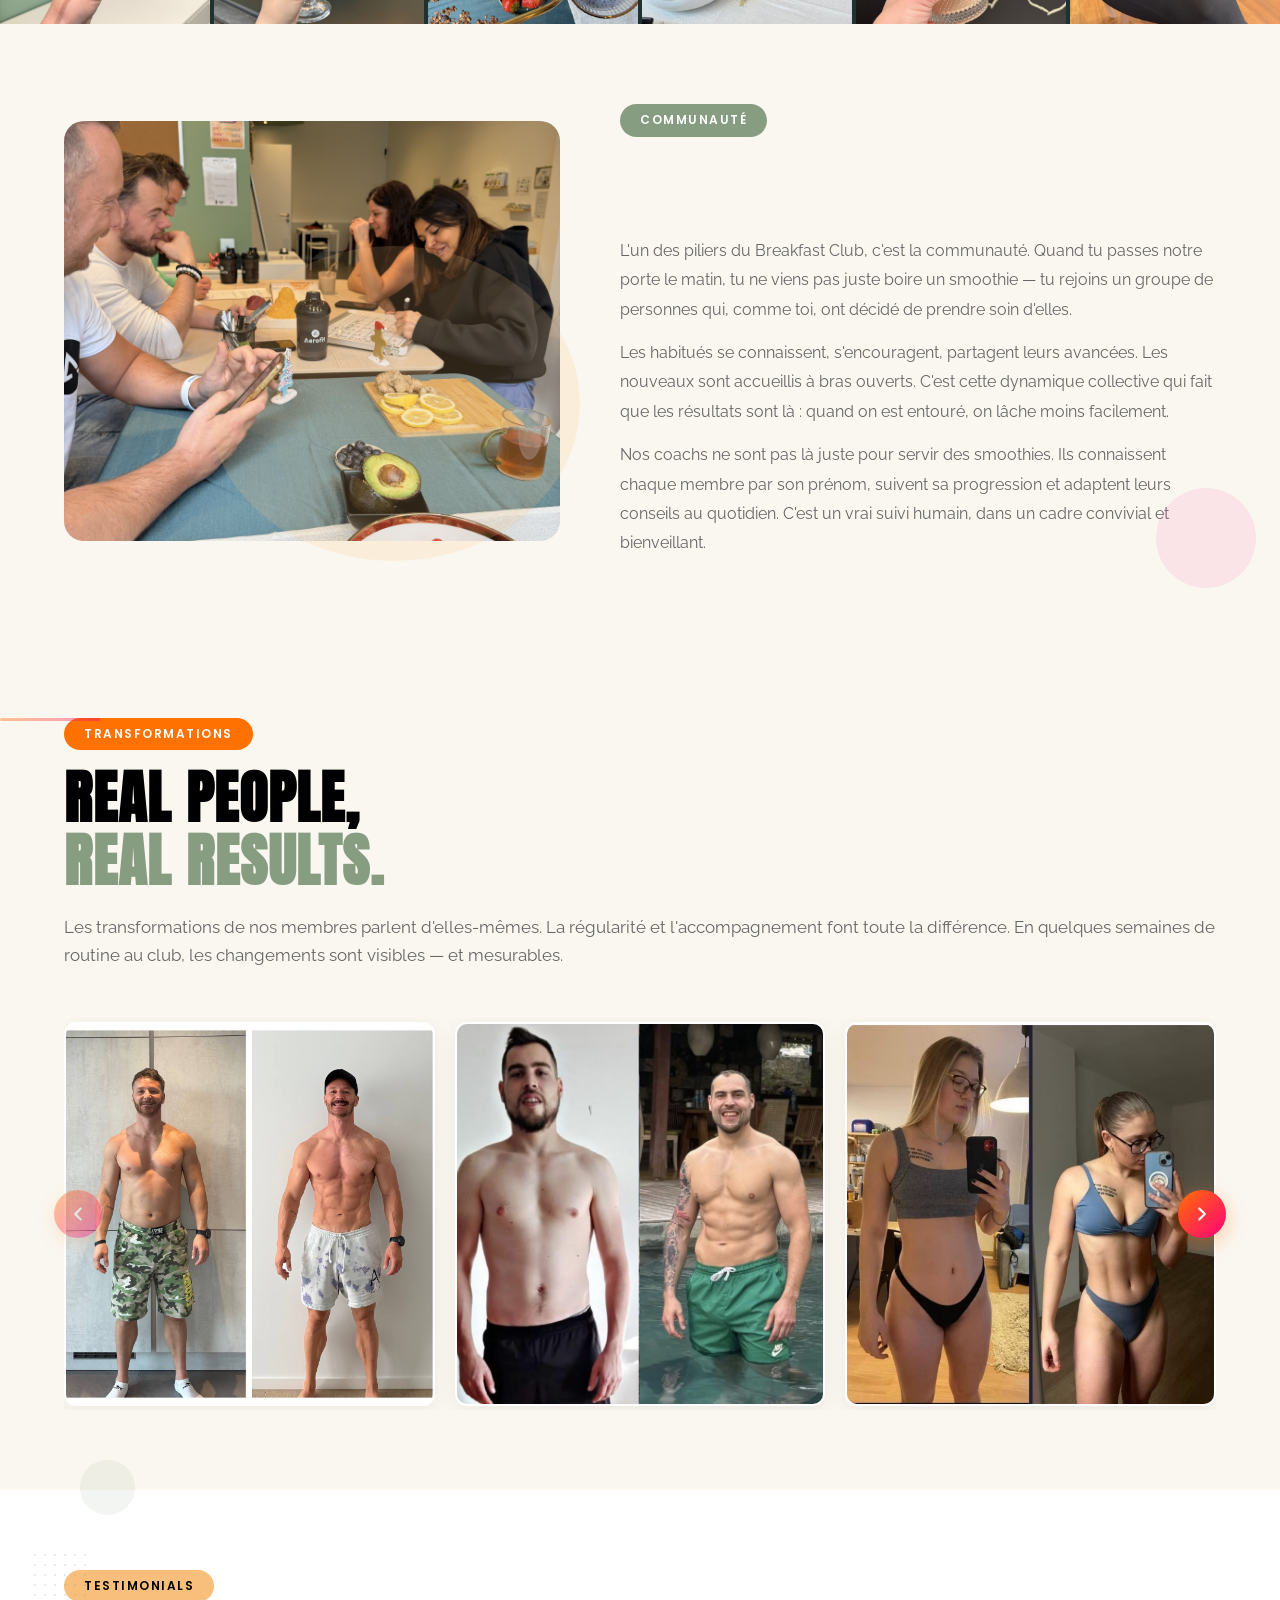
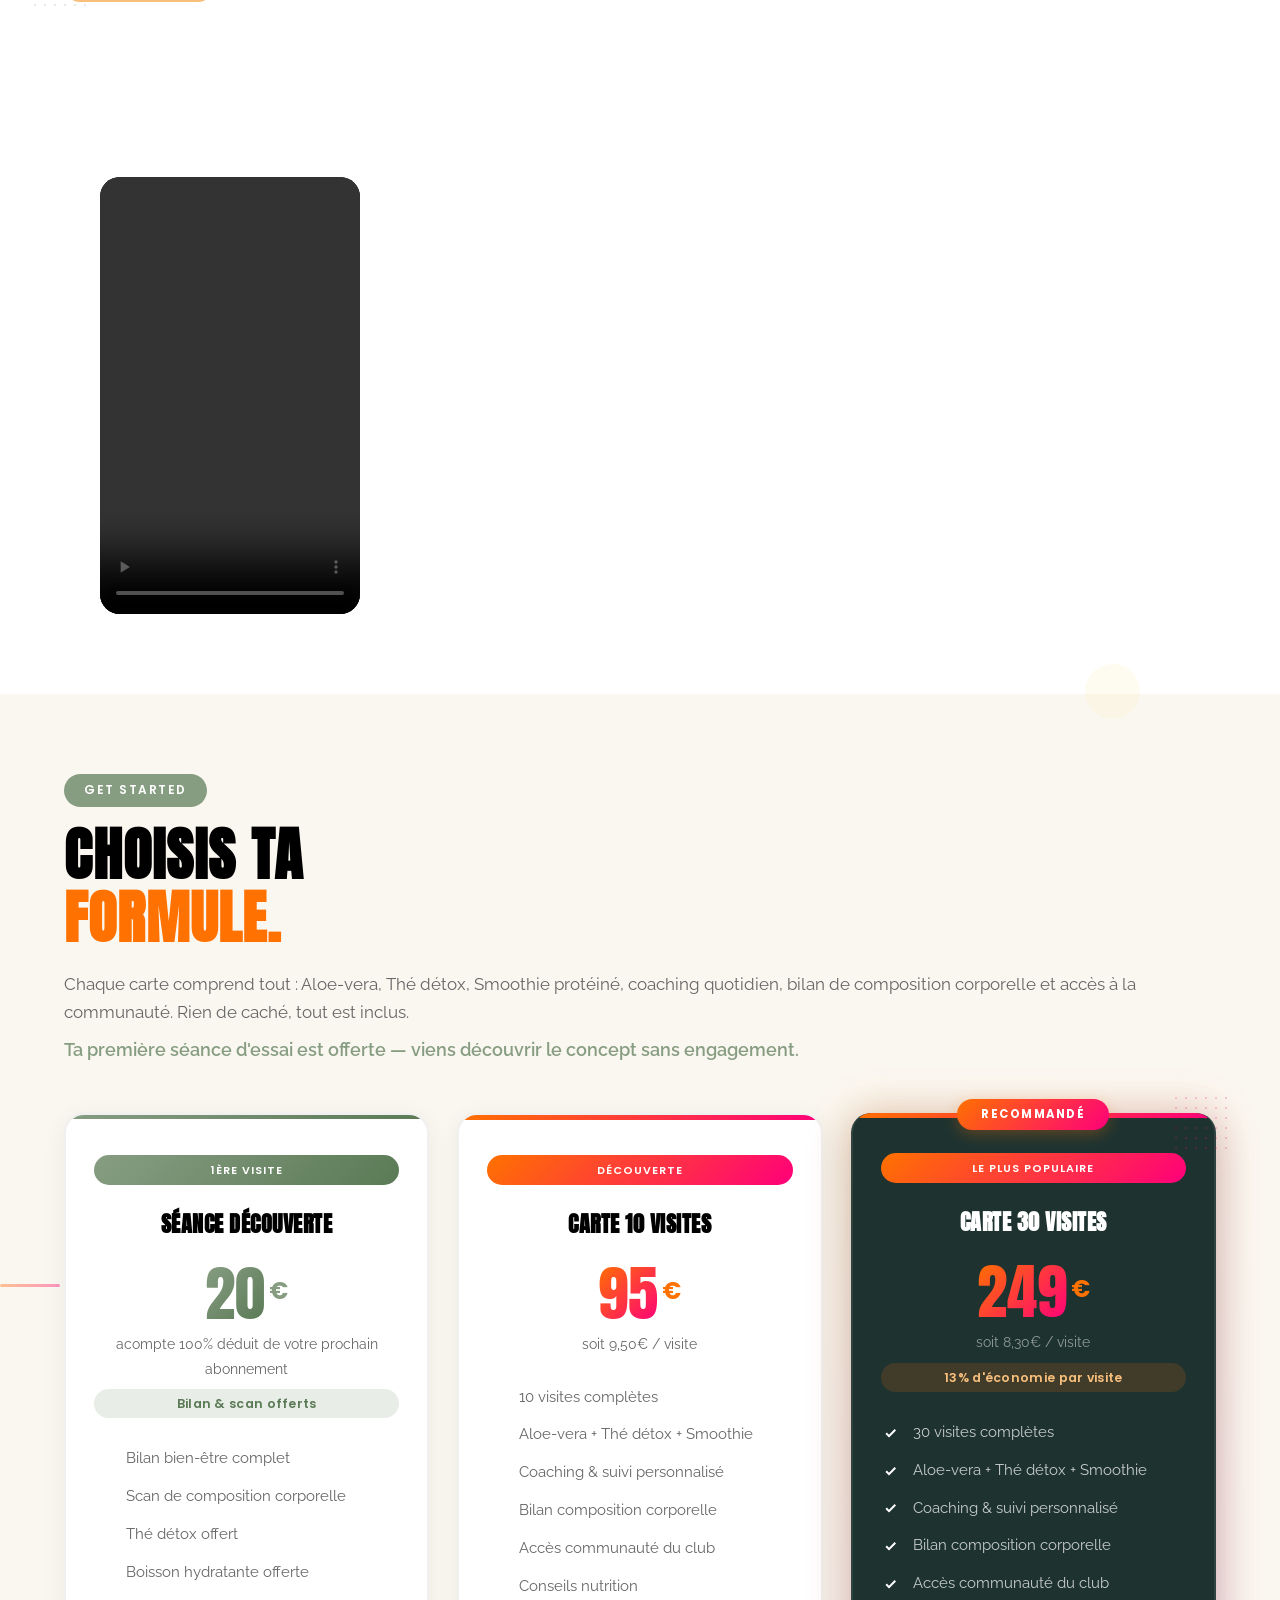
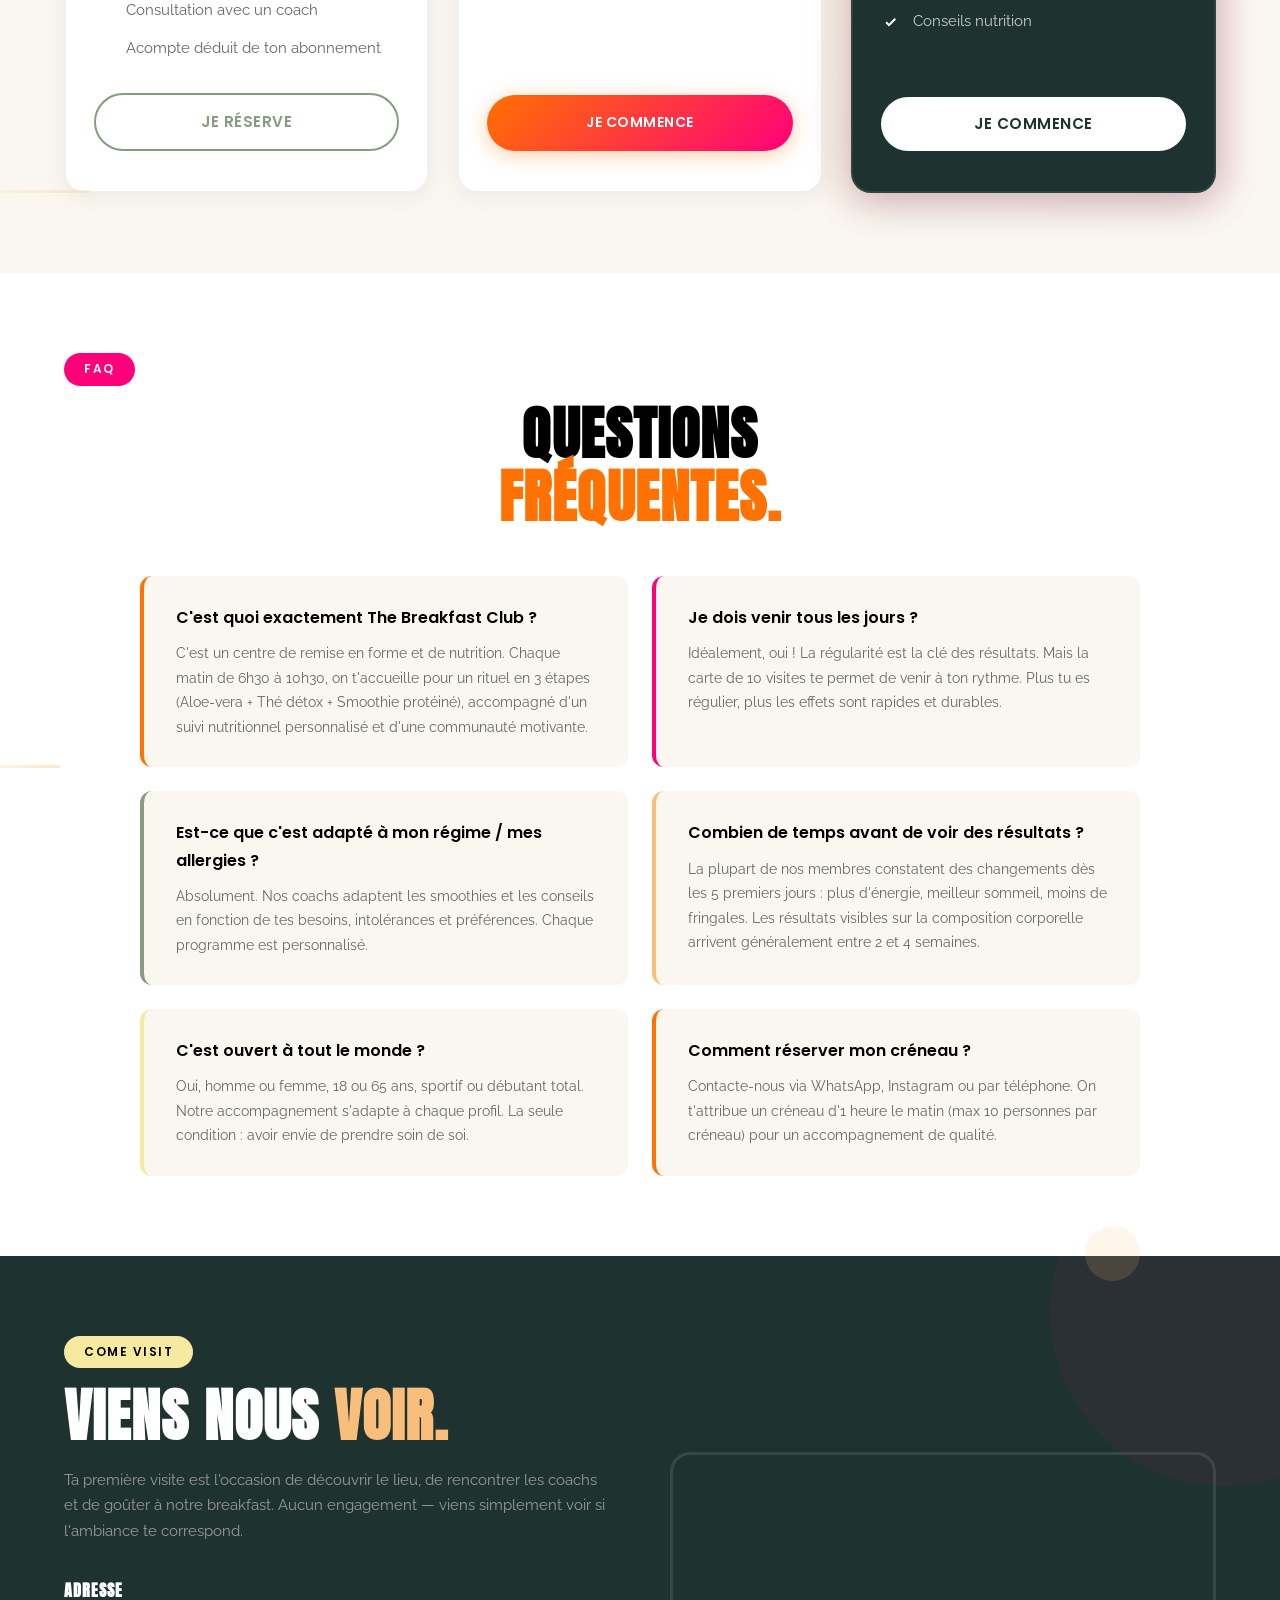
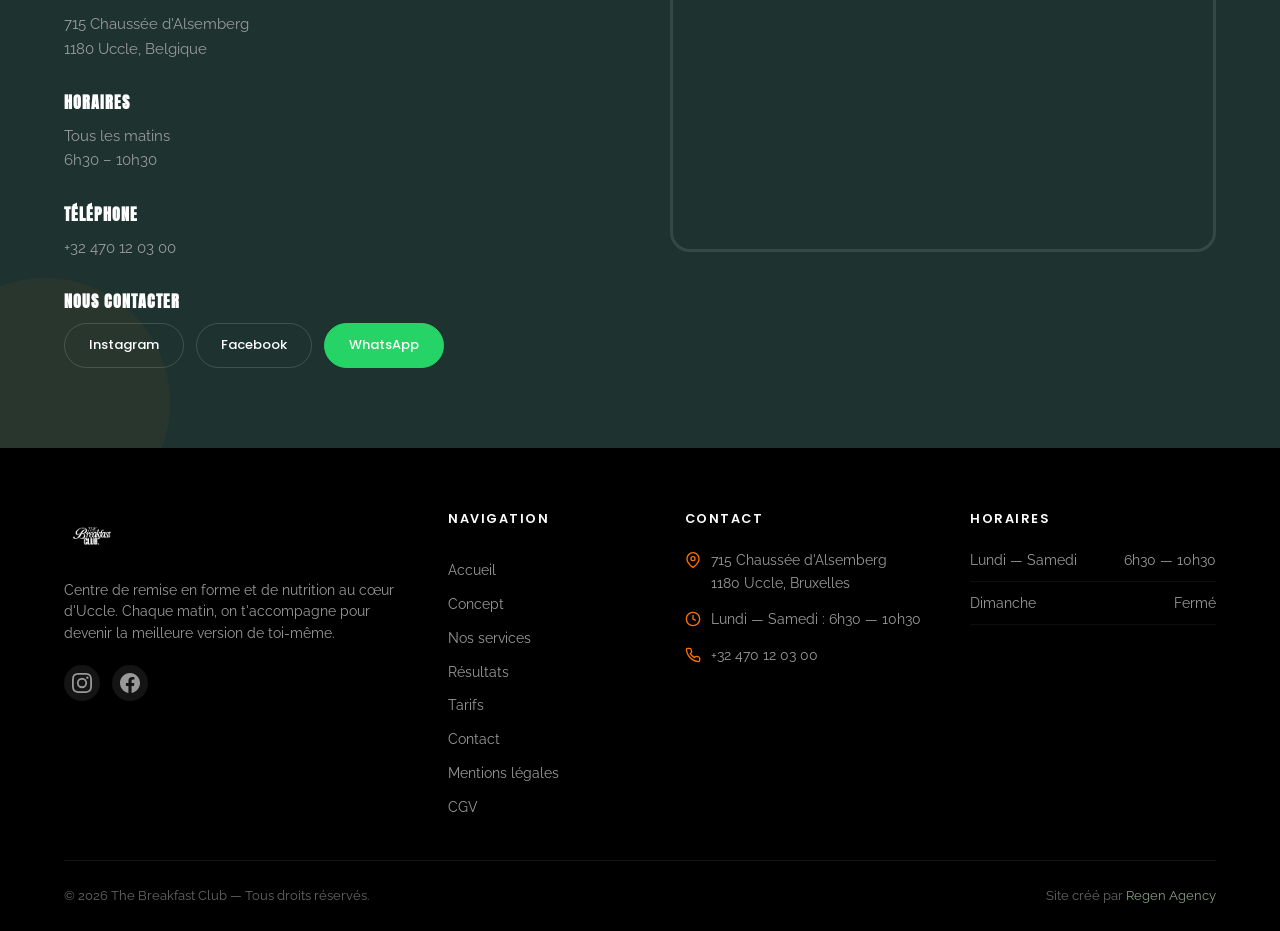
==== commit 3df3d55d: "Welcome popup CTA: same Cal.com modal flow as discovery card (booking → SumUp 20 euros redirect). Re" ====
--- a/index.html
+++ b/index.html
@@ -795,7 +795,7 @@
                 </div>
 
                 <div class="popup__actions">
-                    <a href="https://pay.sumup.com/b2c/QI6QM8AY" target="_blank" rel="noopener" class="btn btn--gradient btn--full" data-popup-cta>Je r&eacute;serve ma s&eacute;ance</a>
+                    <a href="#pricing" class="btn btn--gradient btn--full" data-popup-cta id="popup-book-cta">Je r&eacute;serve ma s&eacute;ance</a>
                     <button class="popup__dismiss" data-popup-close>Plus tard</button>
                 </div>
             </div>
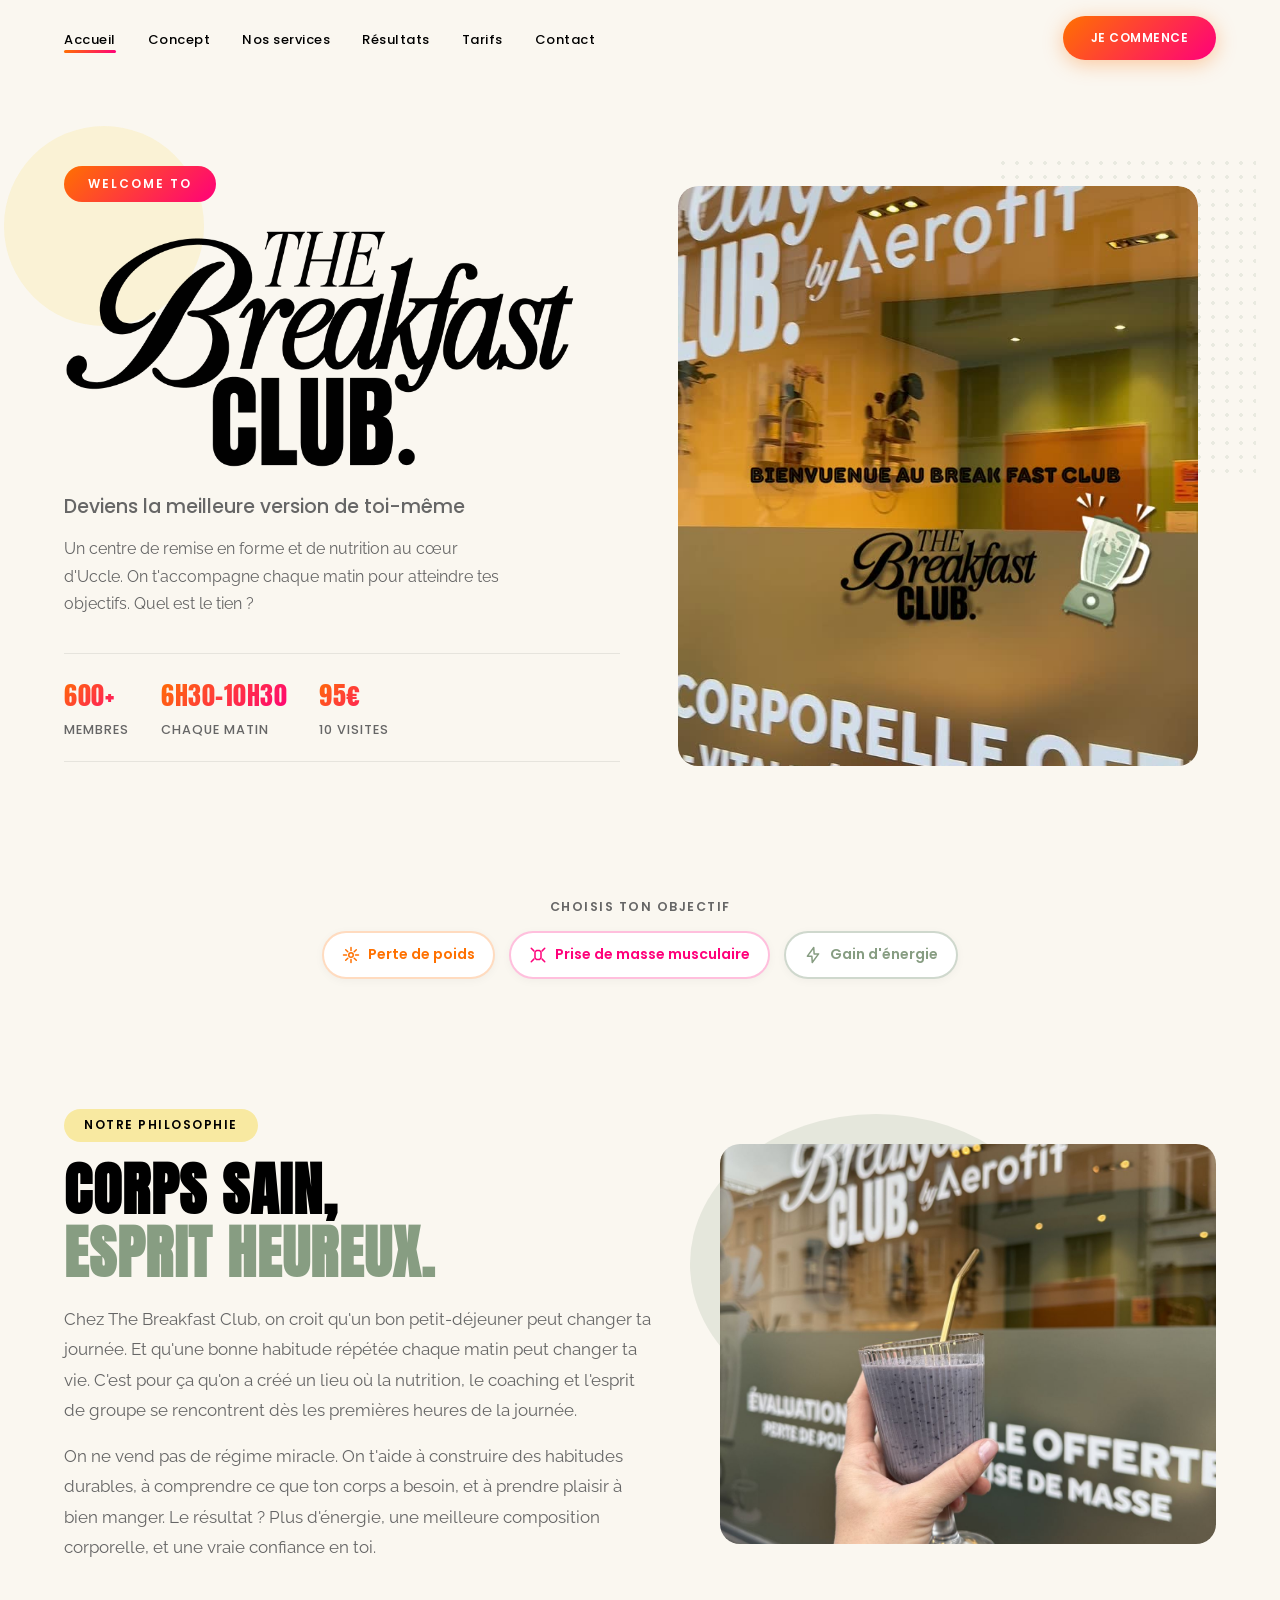
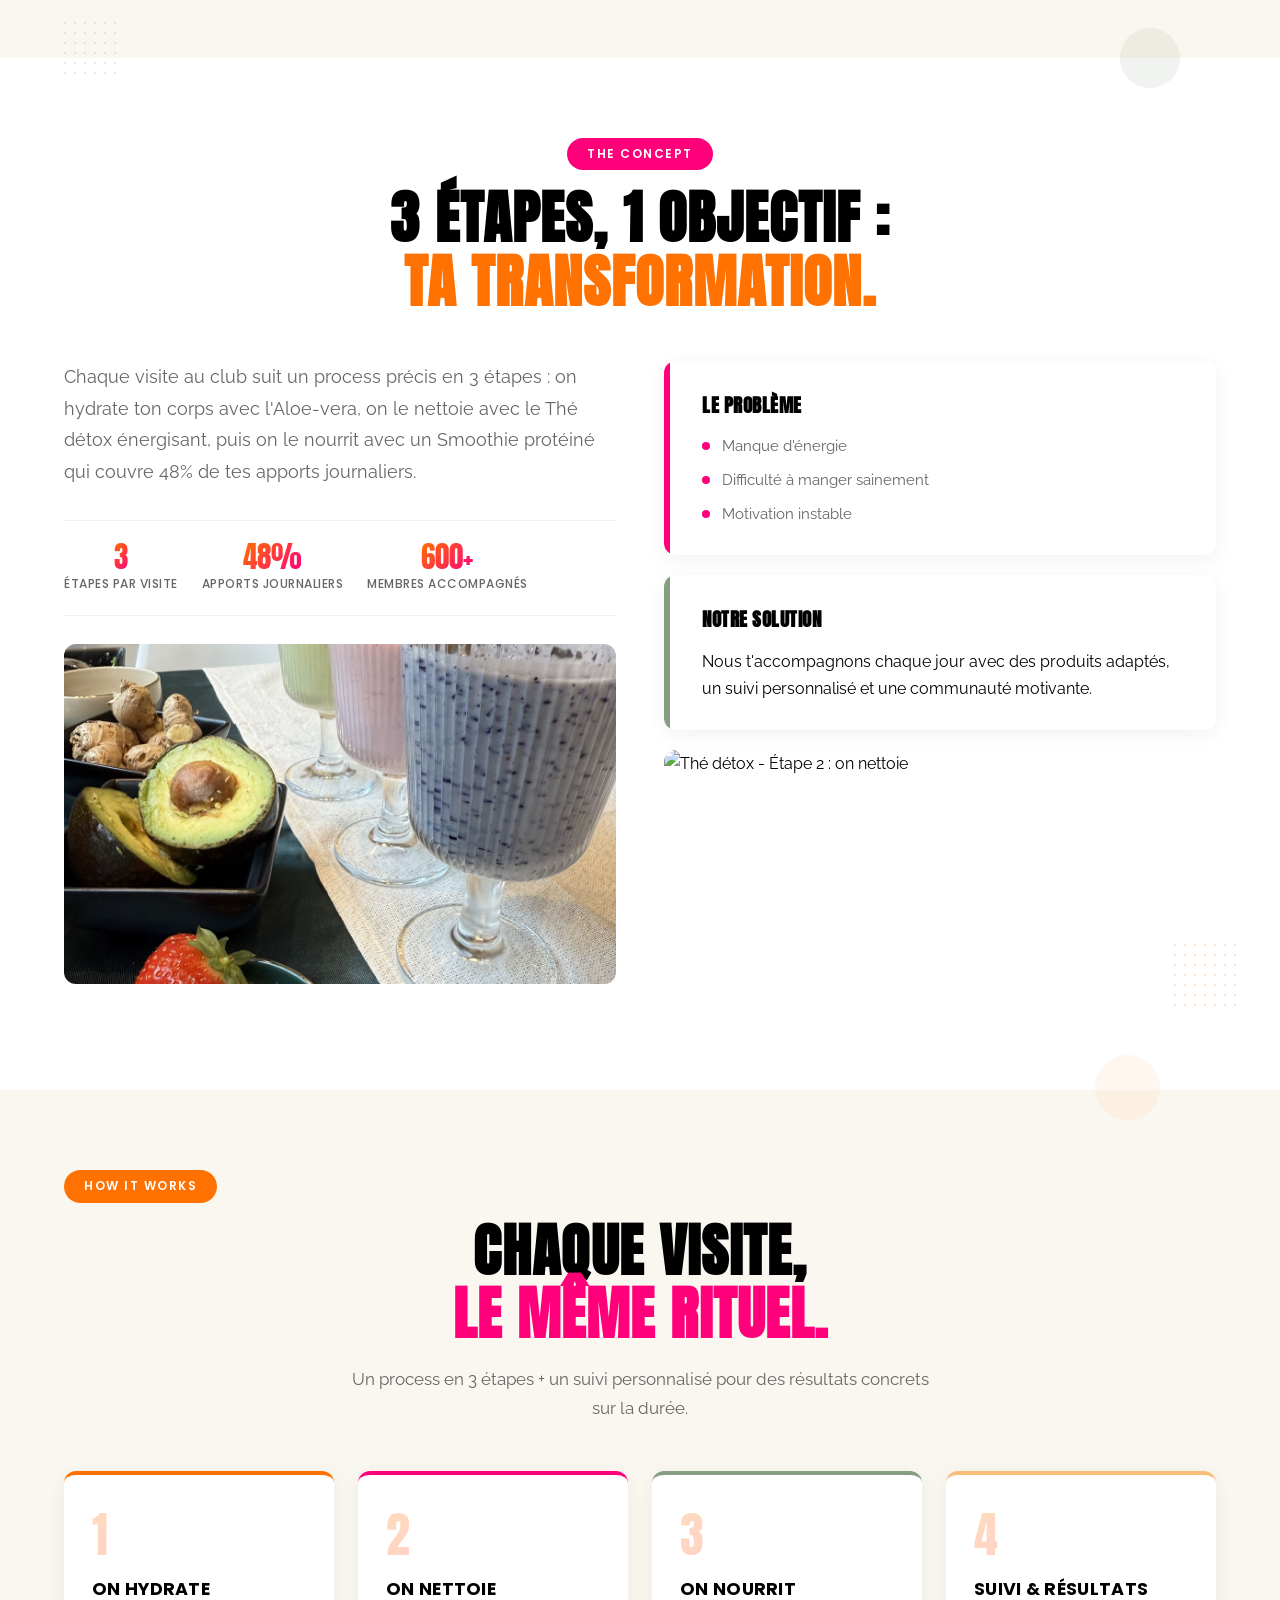
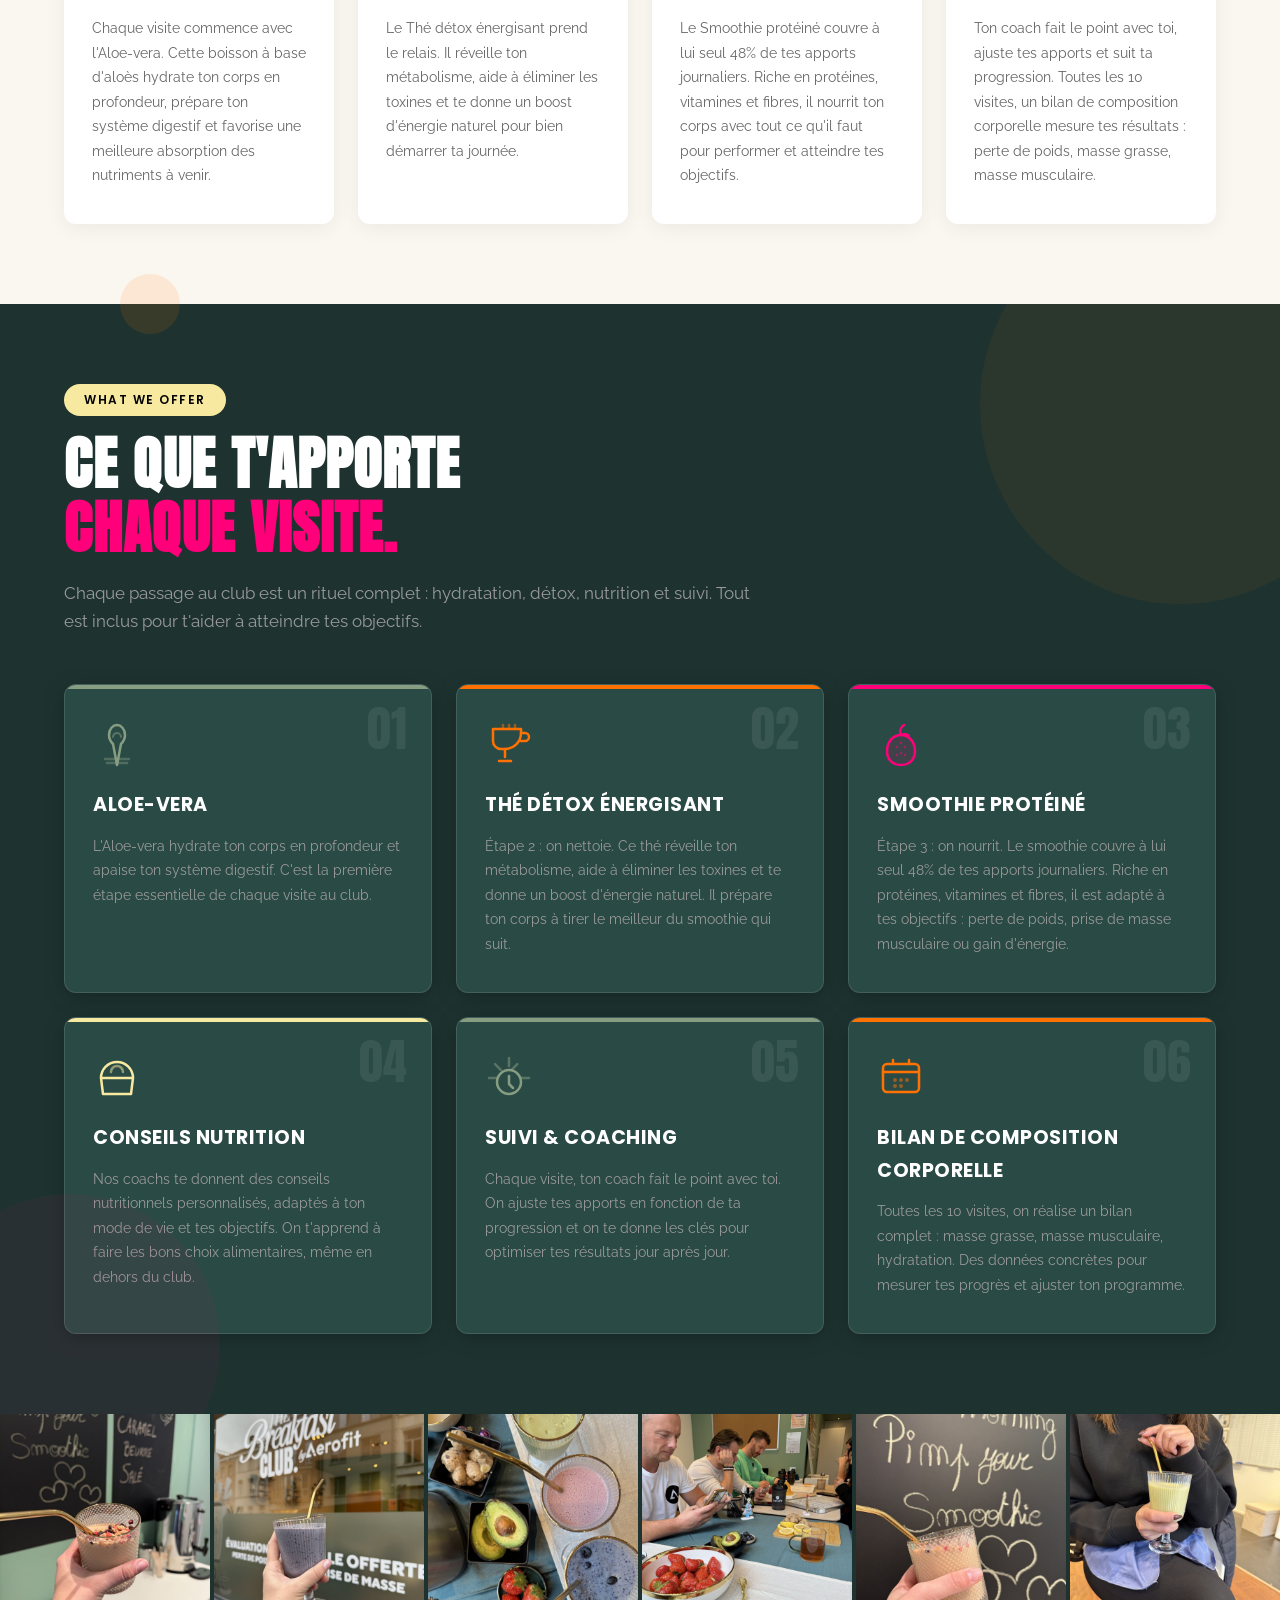
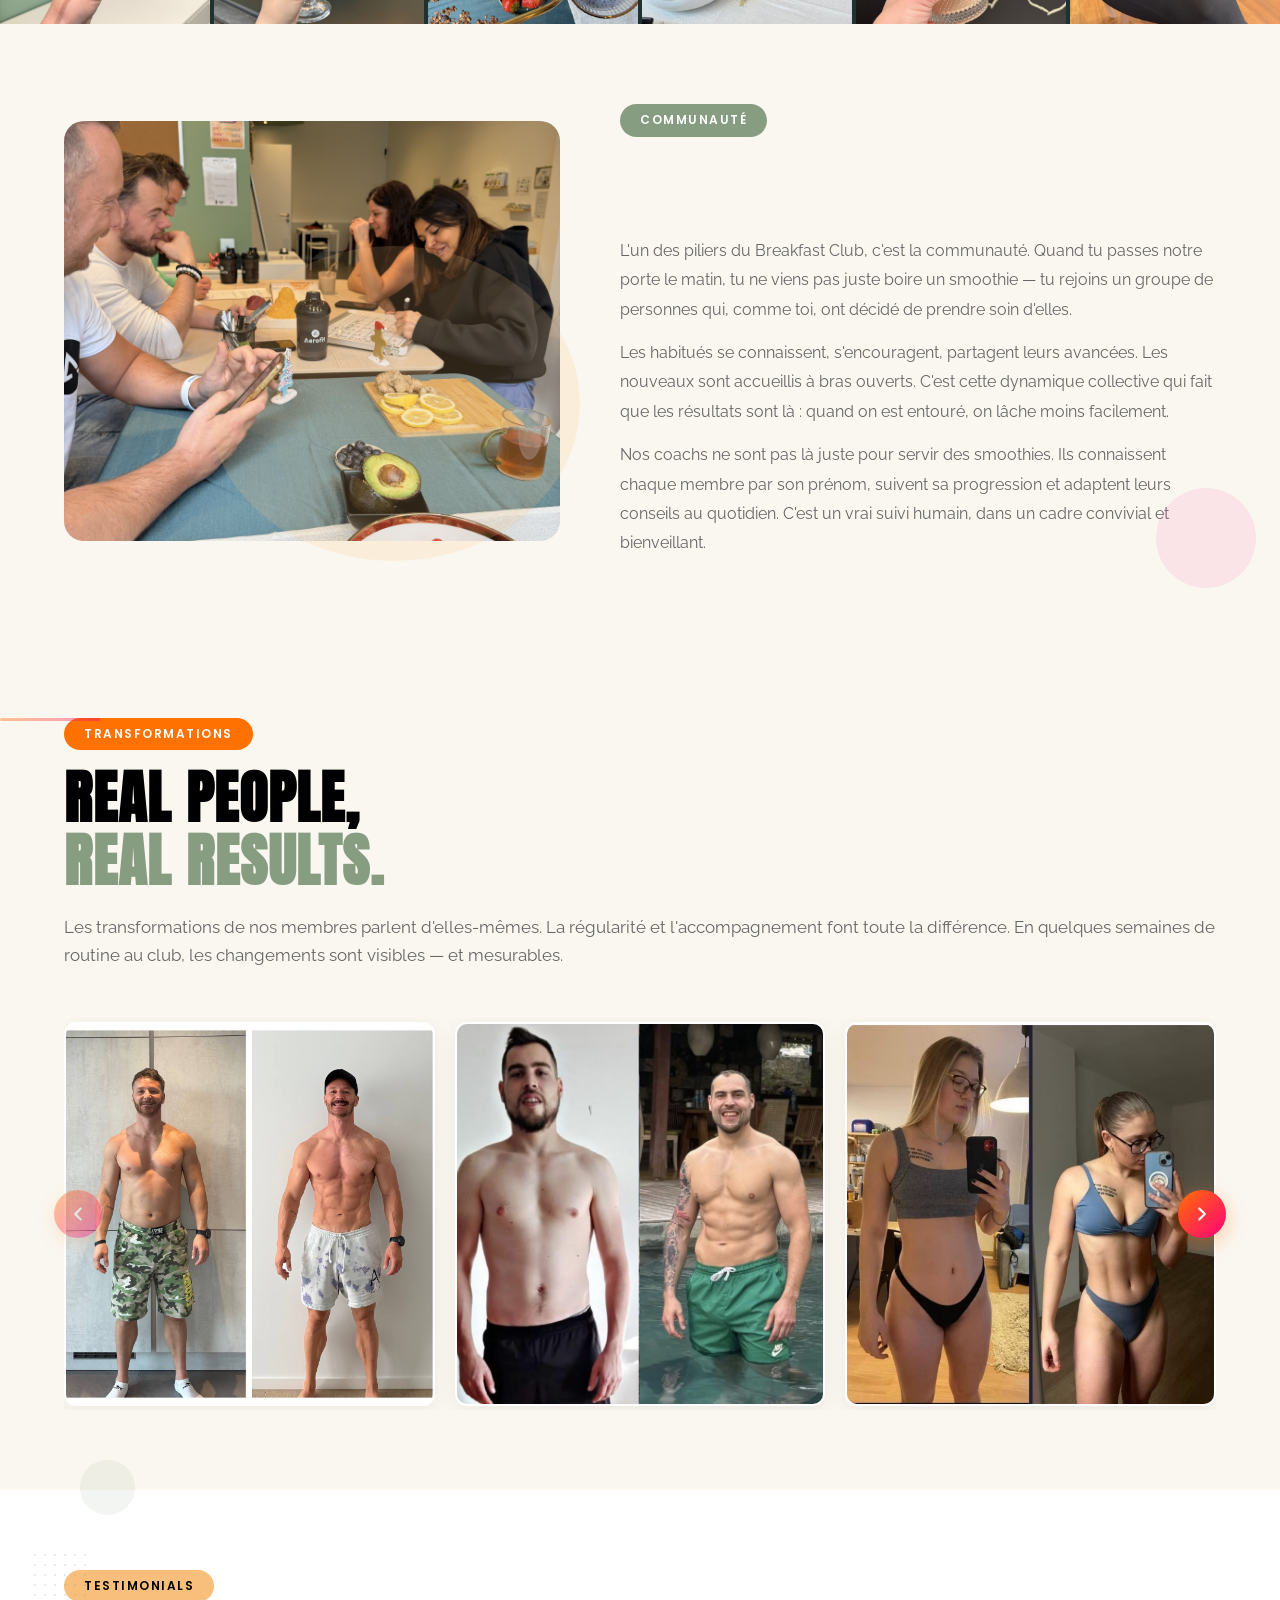
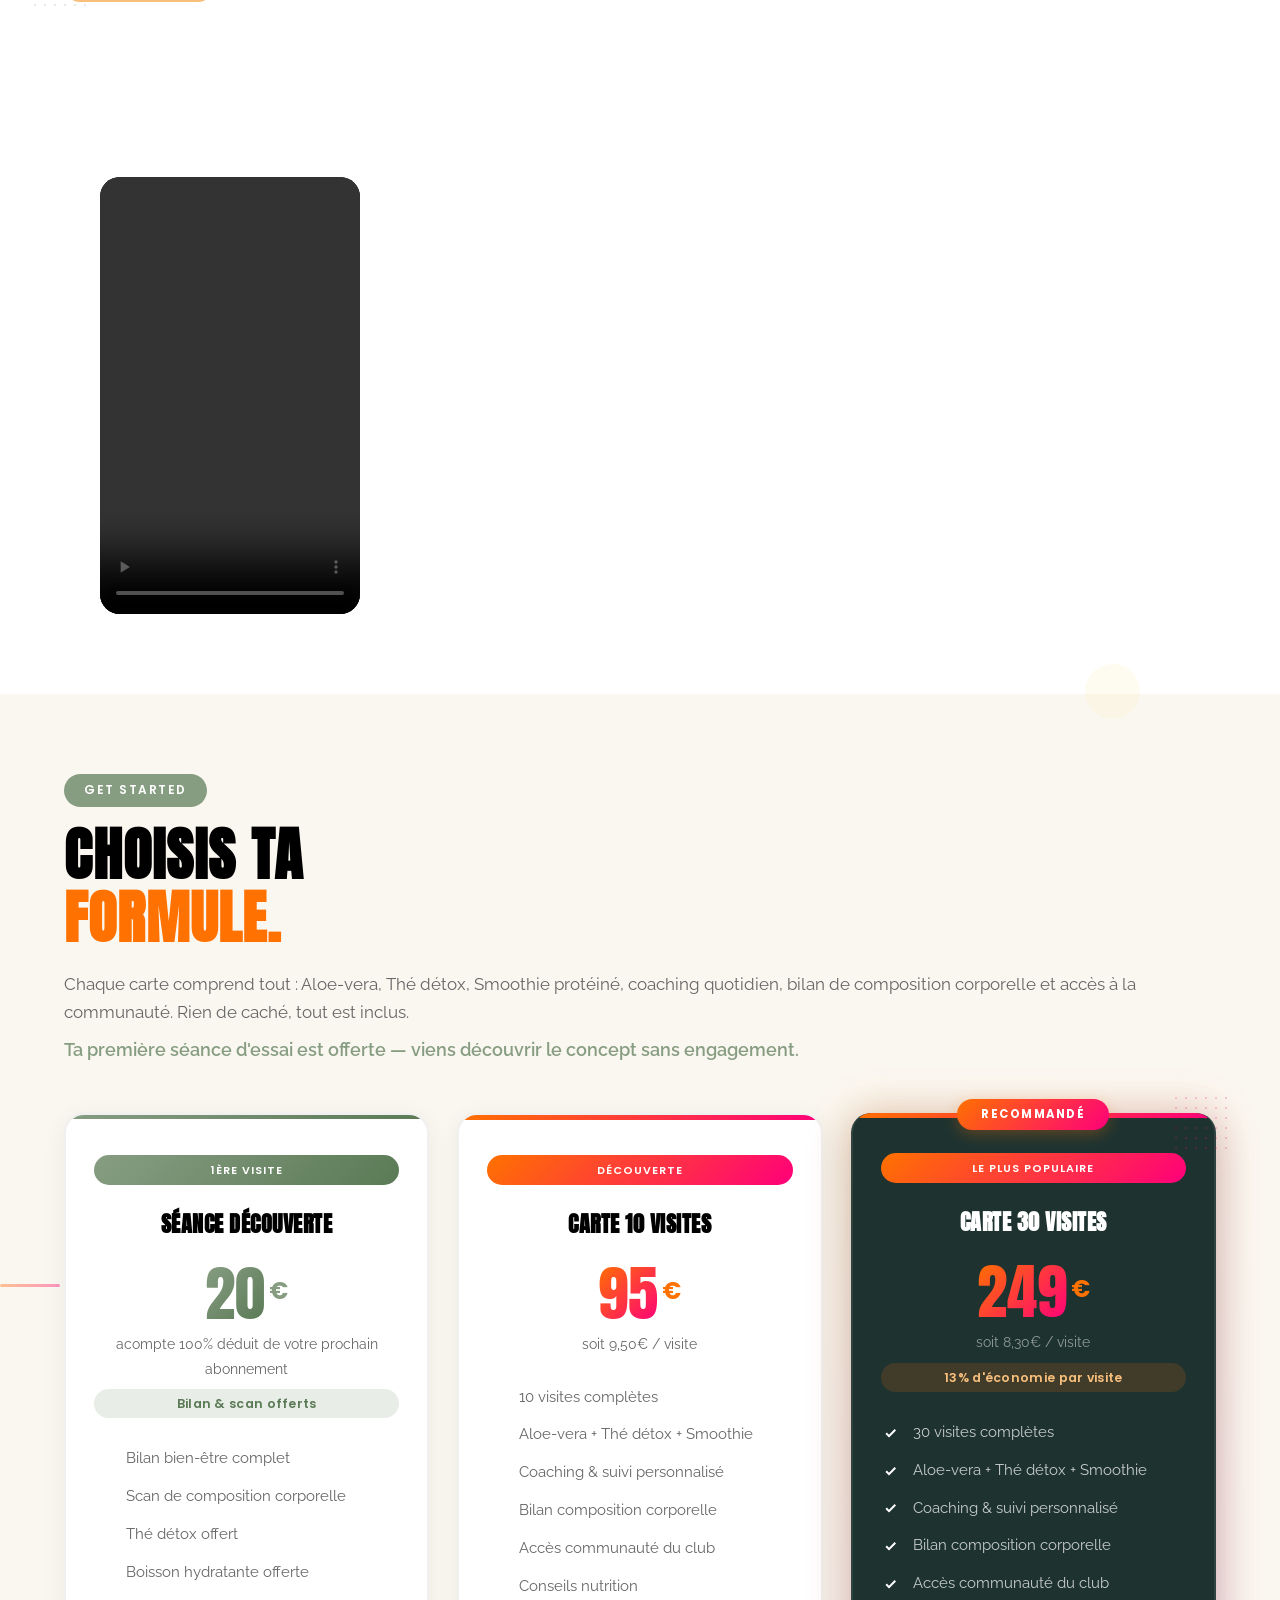
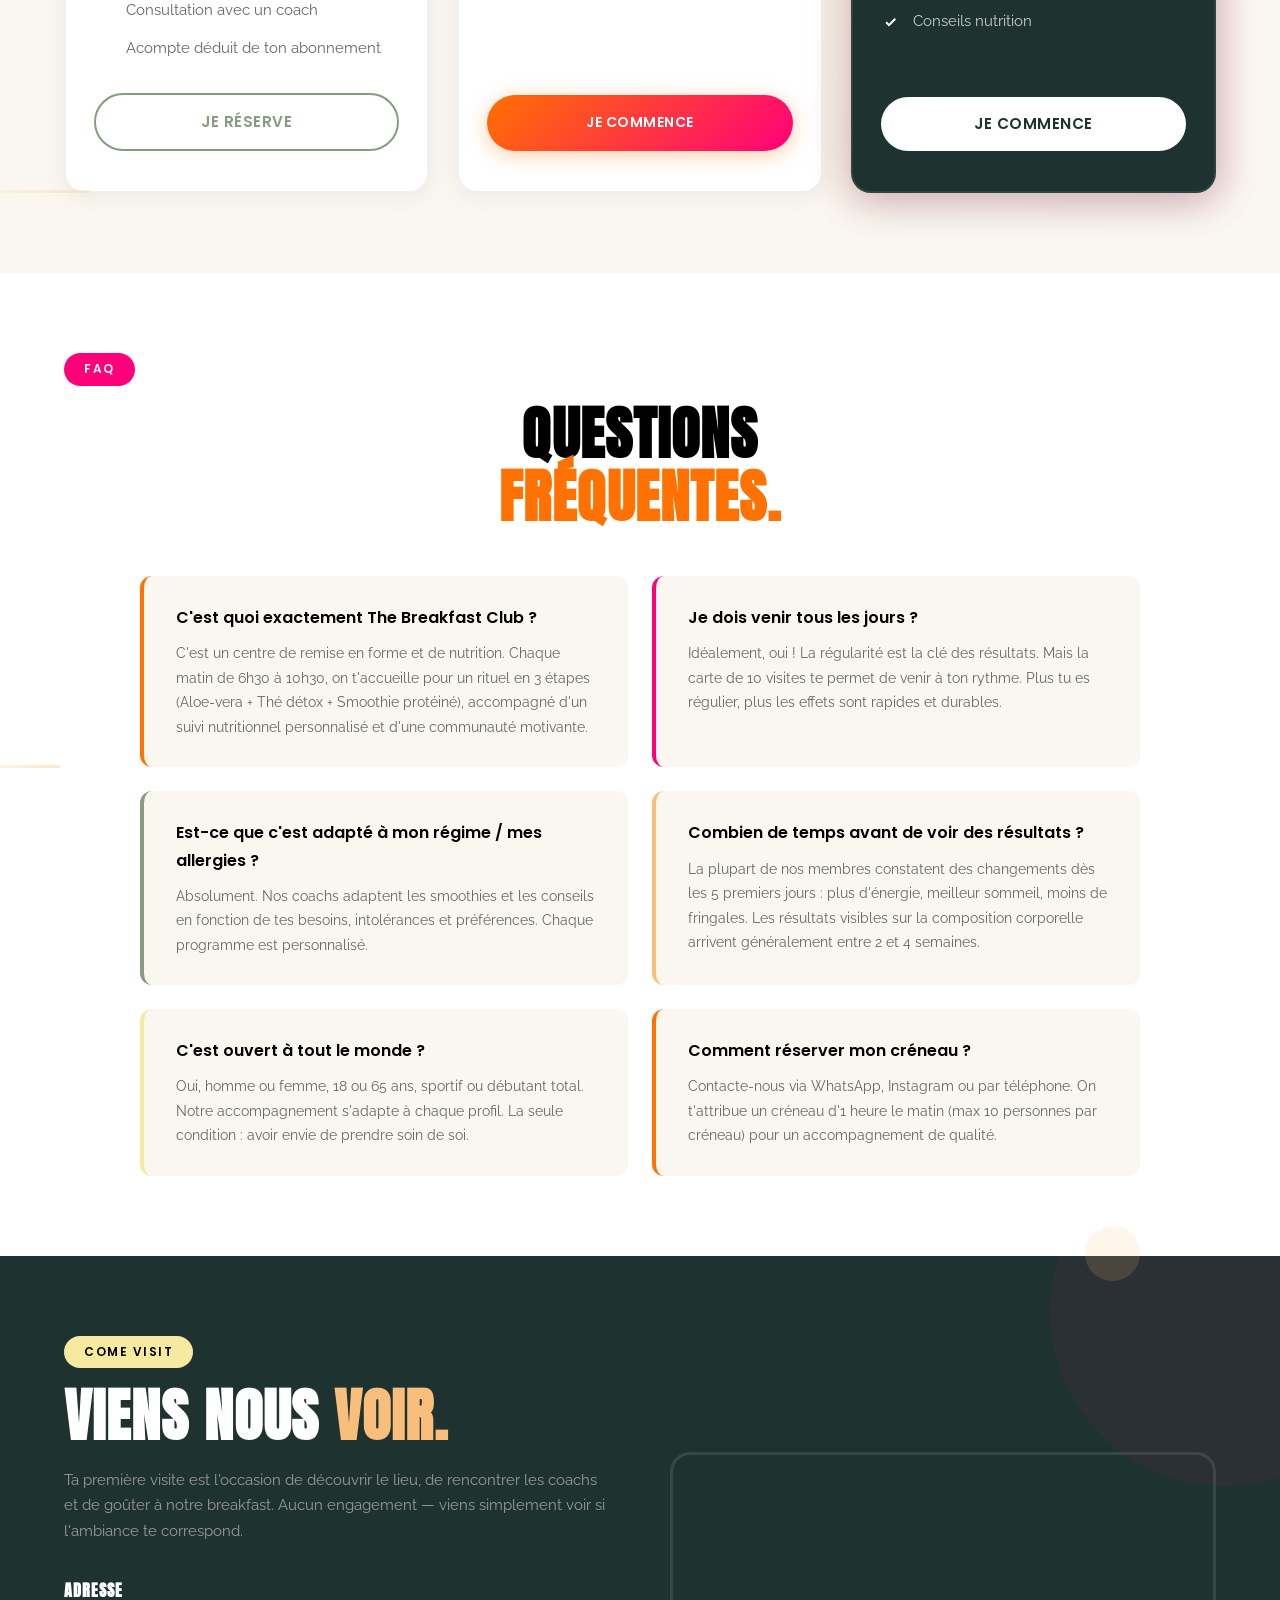
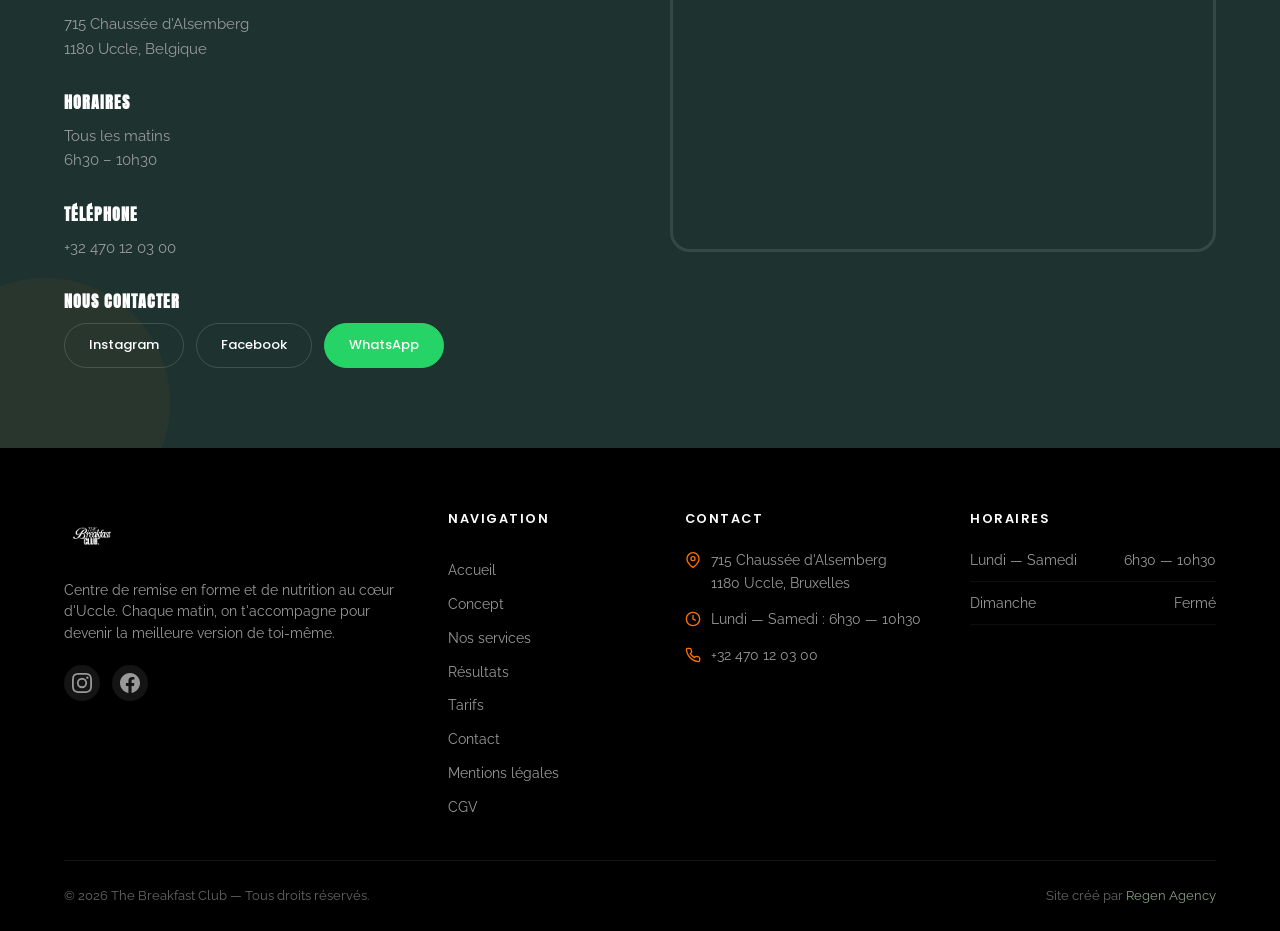
==== commit d94664bb: "Hero video: compress 22MB to 4MB (-82%) via ffmpeg 720p CRF28, add poster image (74KB) for instant d" ====
--- a/index.html
+++ b/index.html
@@ -200,7 +200,7 @@
                 </div>
                 <div class="hero__right">
                     <div class="hero__img-wrapper">
-                        <video class="hero__video" autoplay muted loop playsinline>
+                        <video class="hero__video" autoplay muted loop playsinline preload="metadata" poster="assets/hero-poster.jpg">
                             <source src="assets/hero-video-bienvenue.mp4#t=4" type="video/mp4">
                         </video>
                         <div class="hero__img-accent"></div>
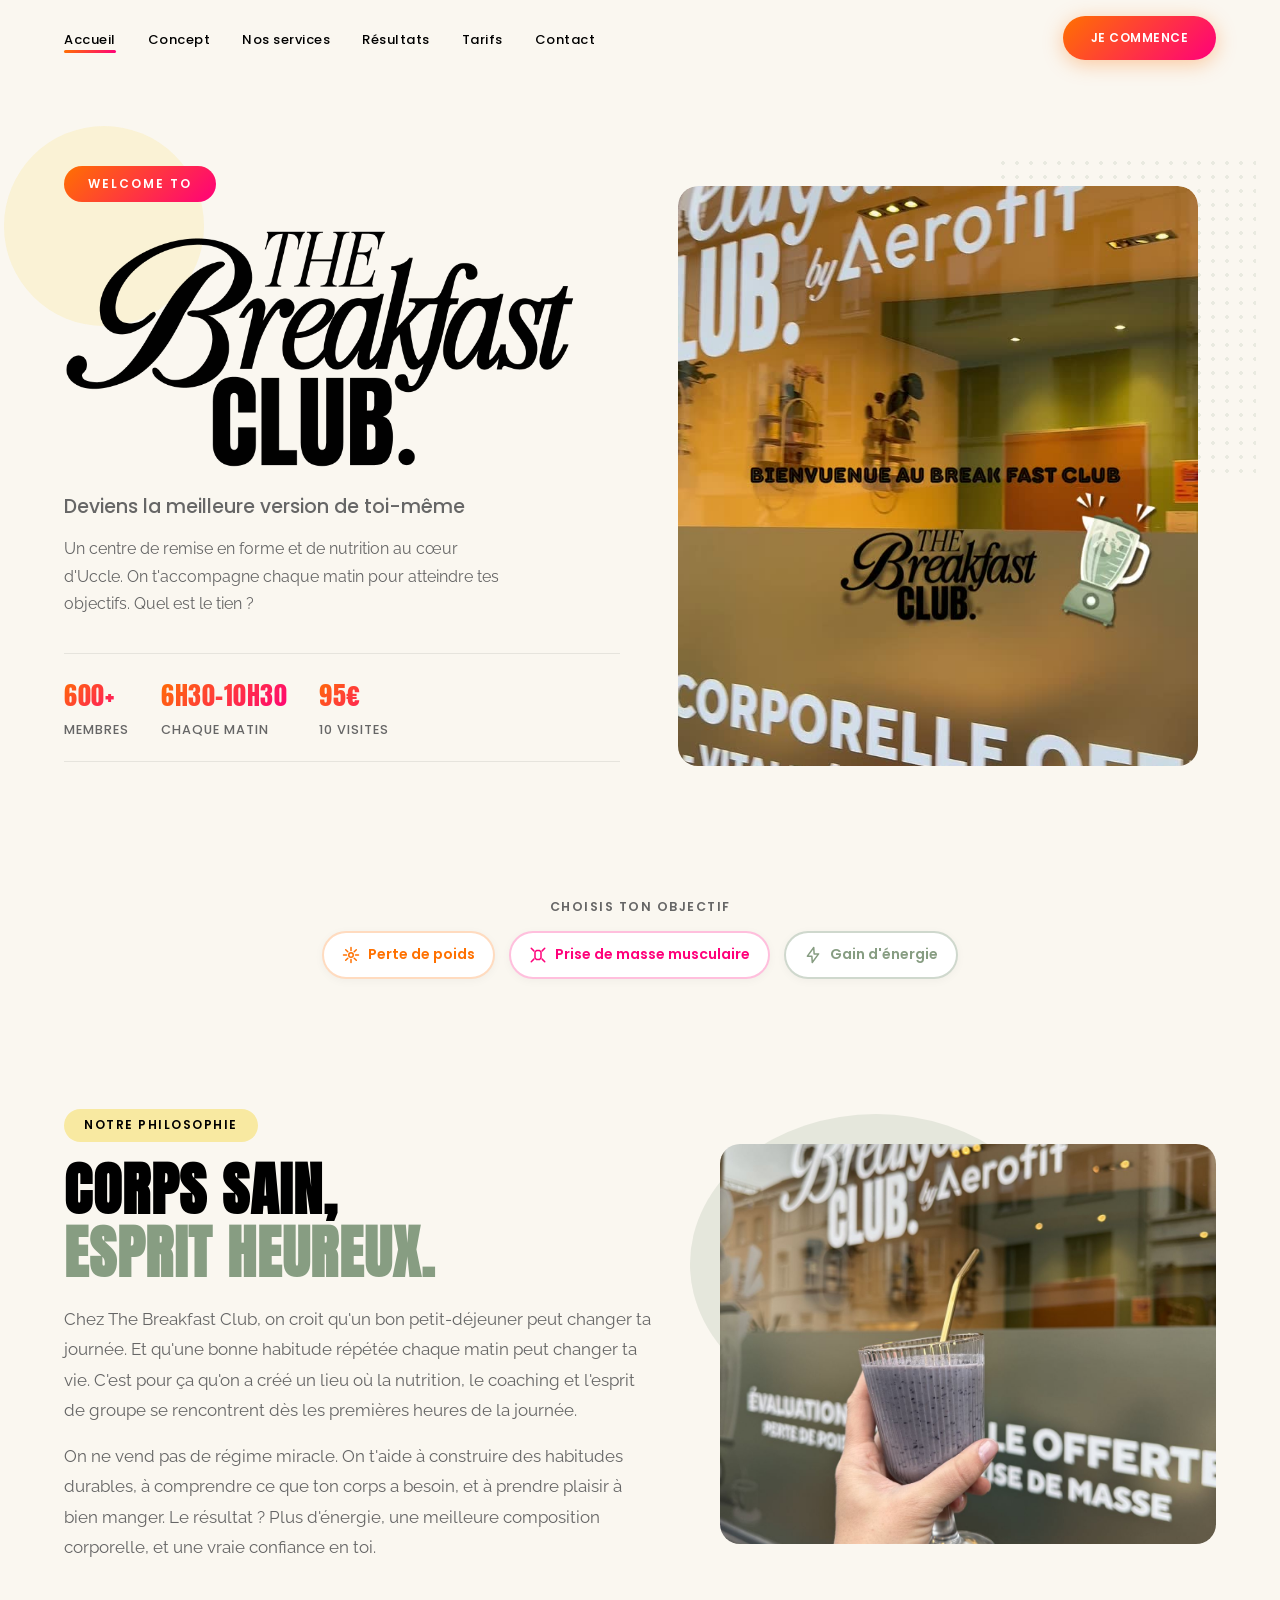
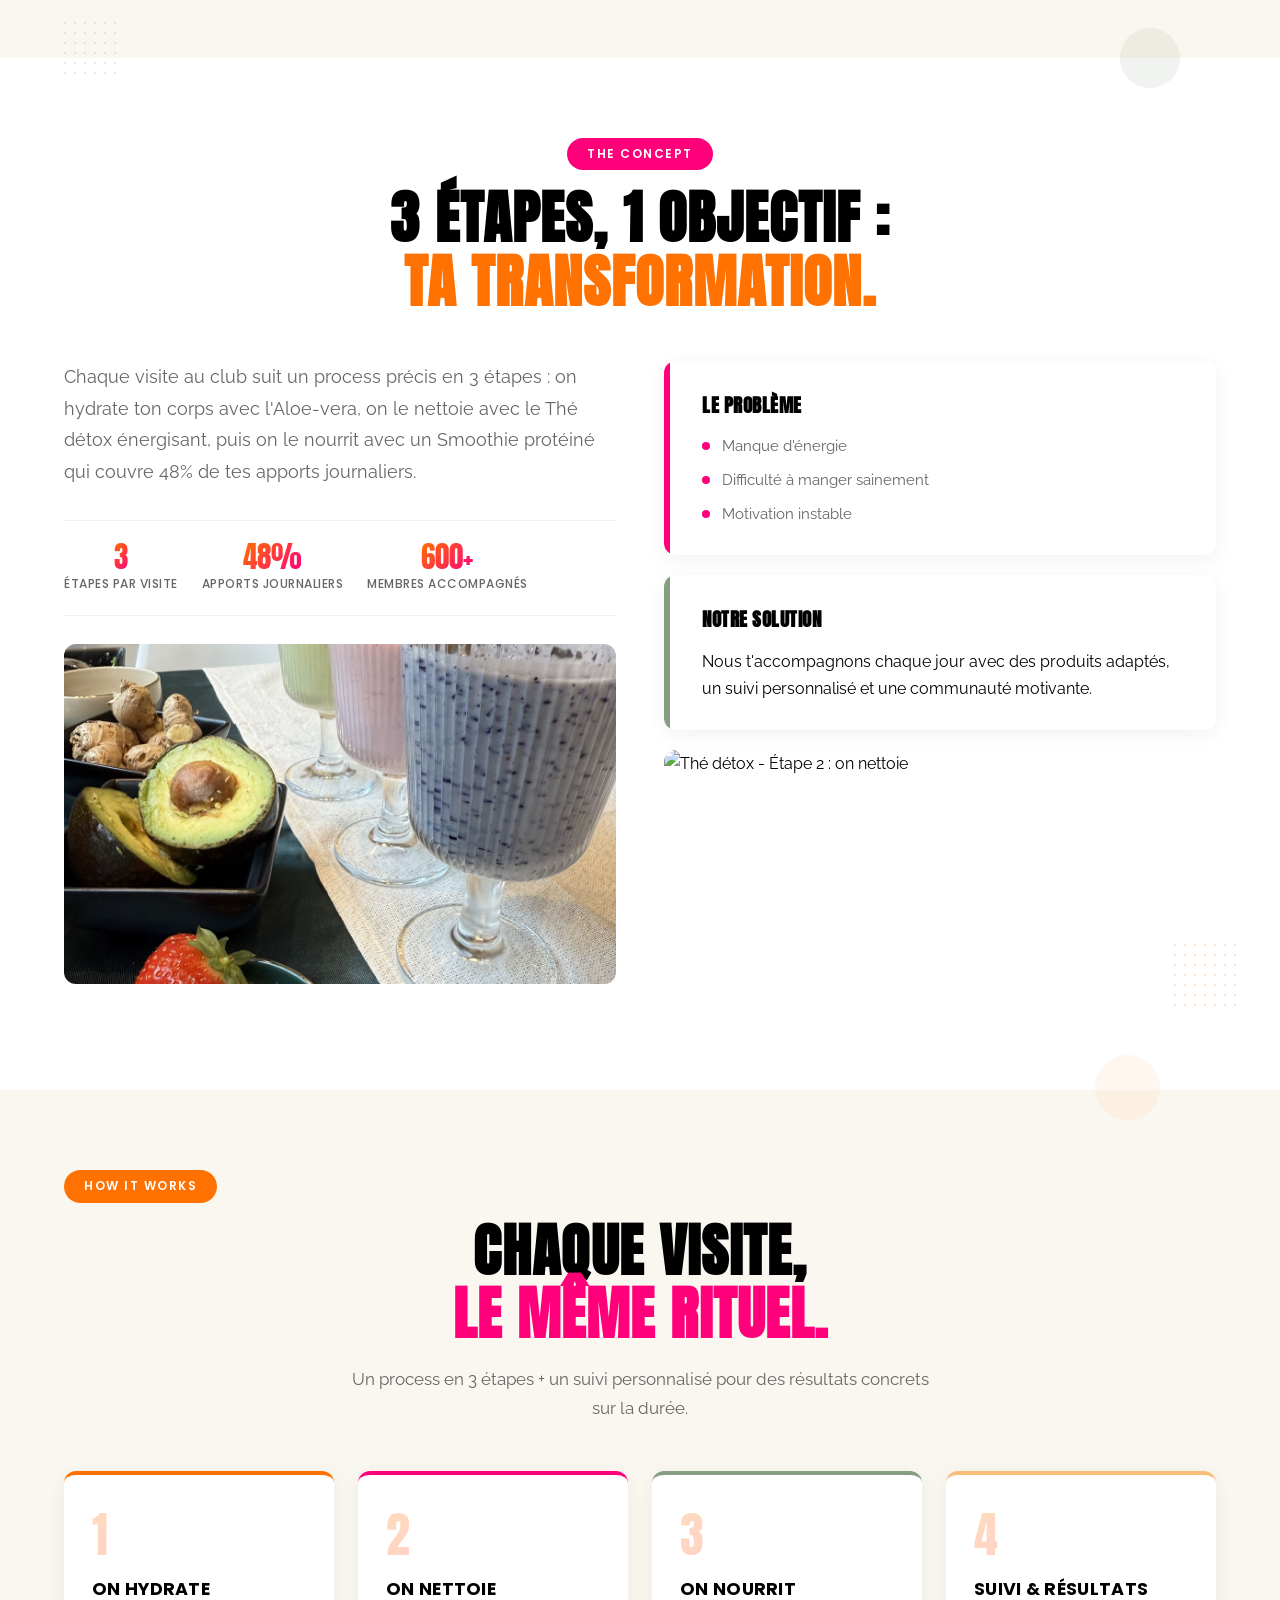
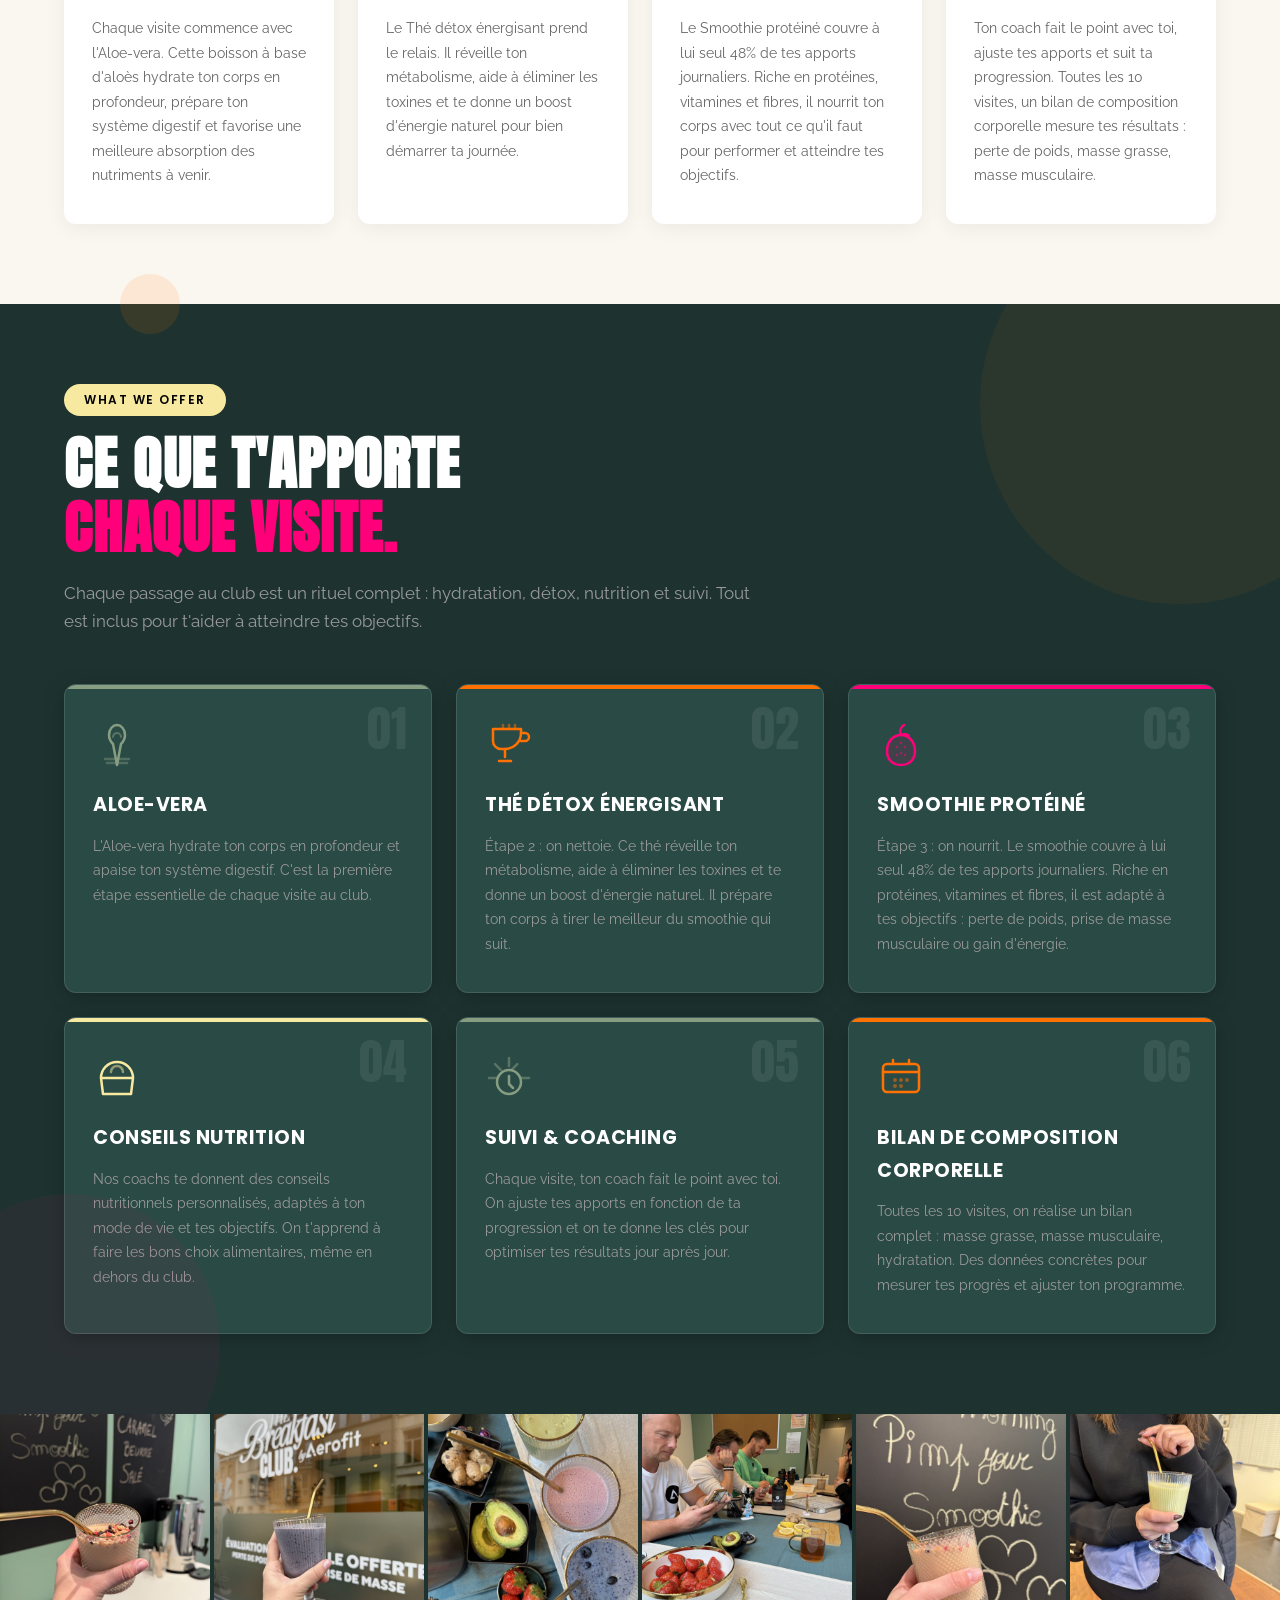
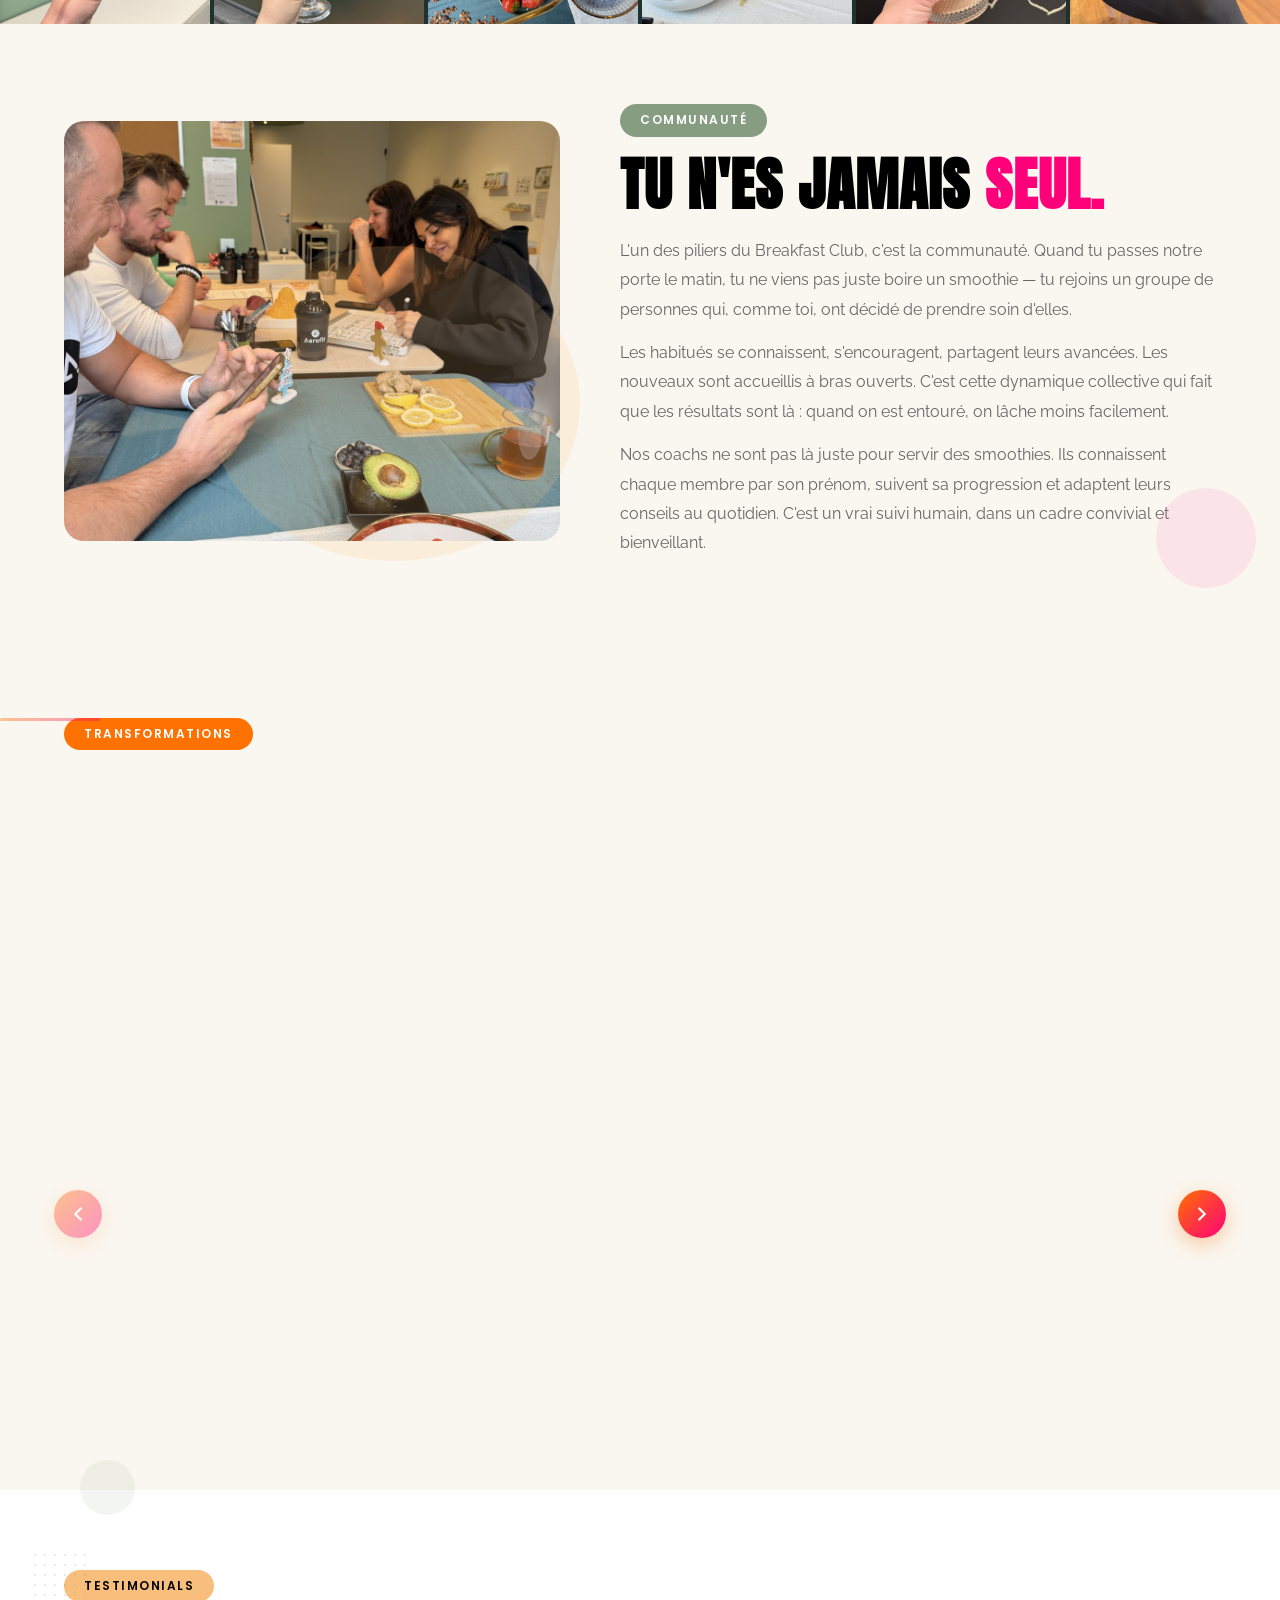
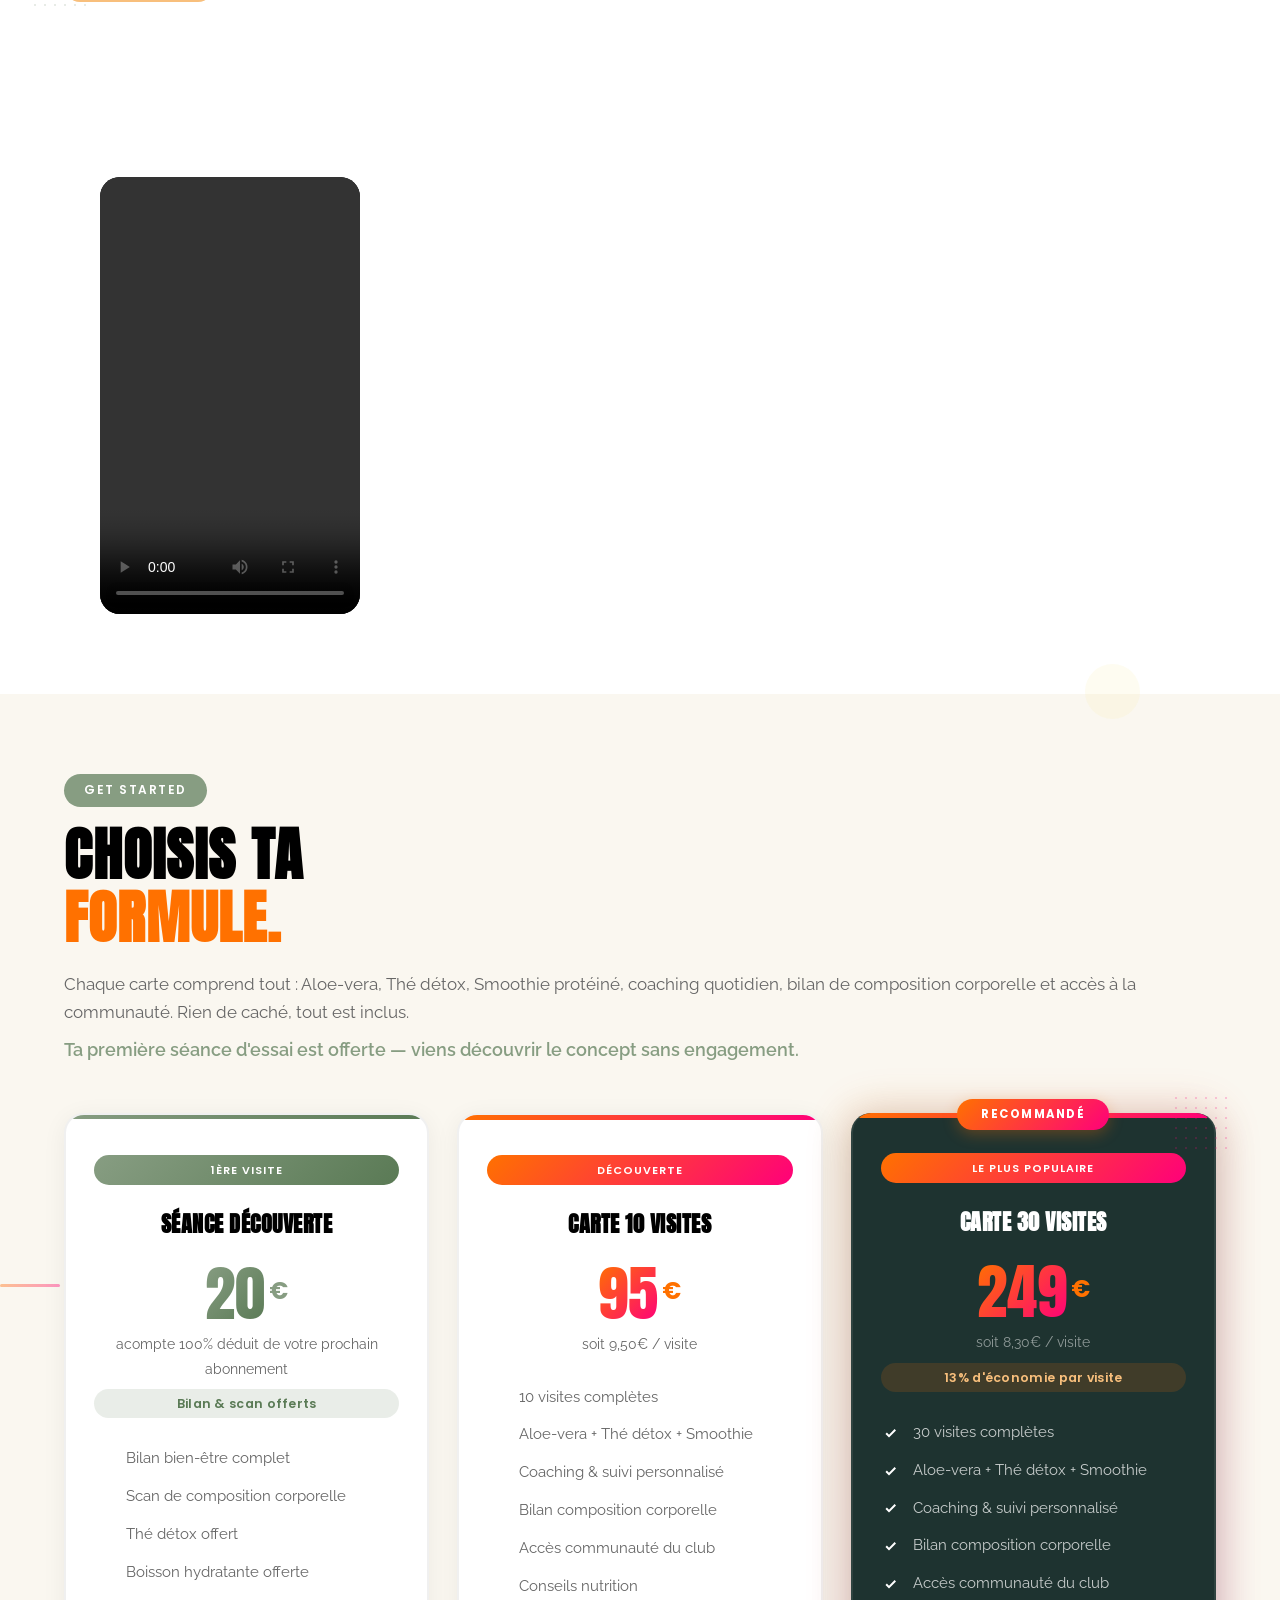
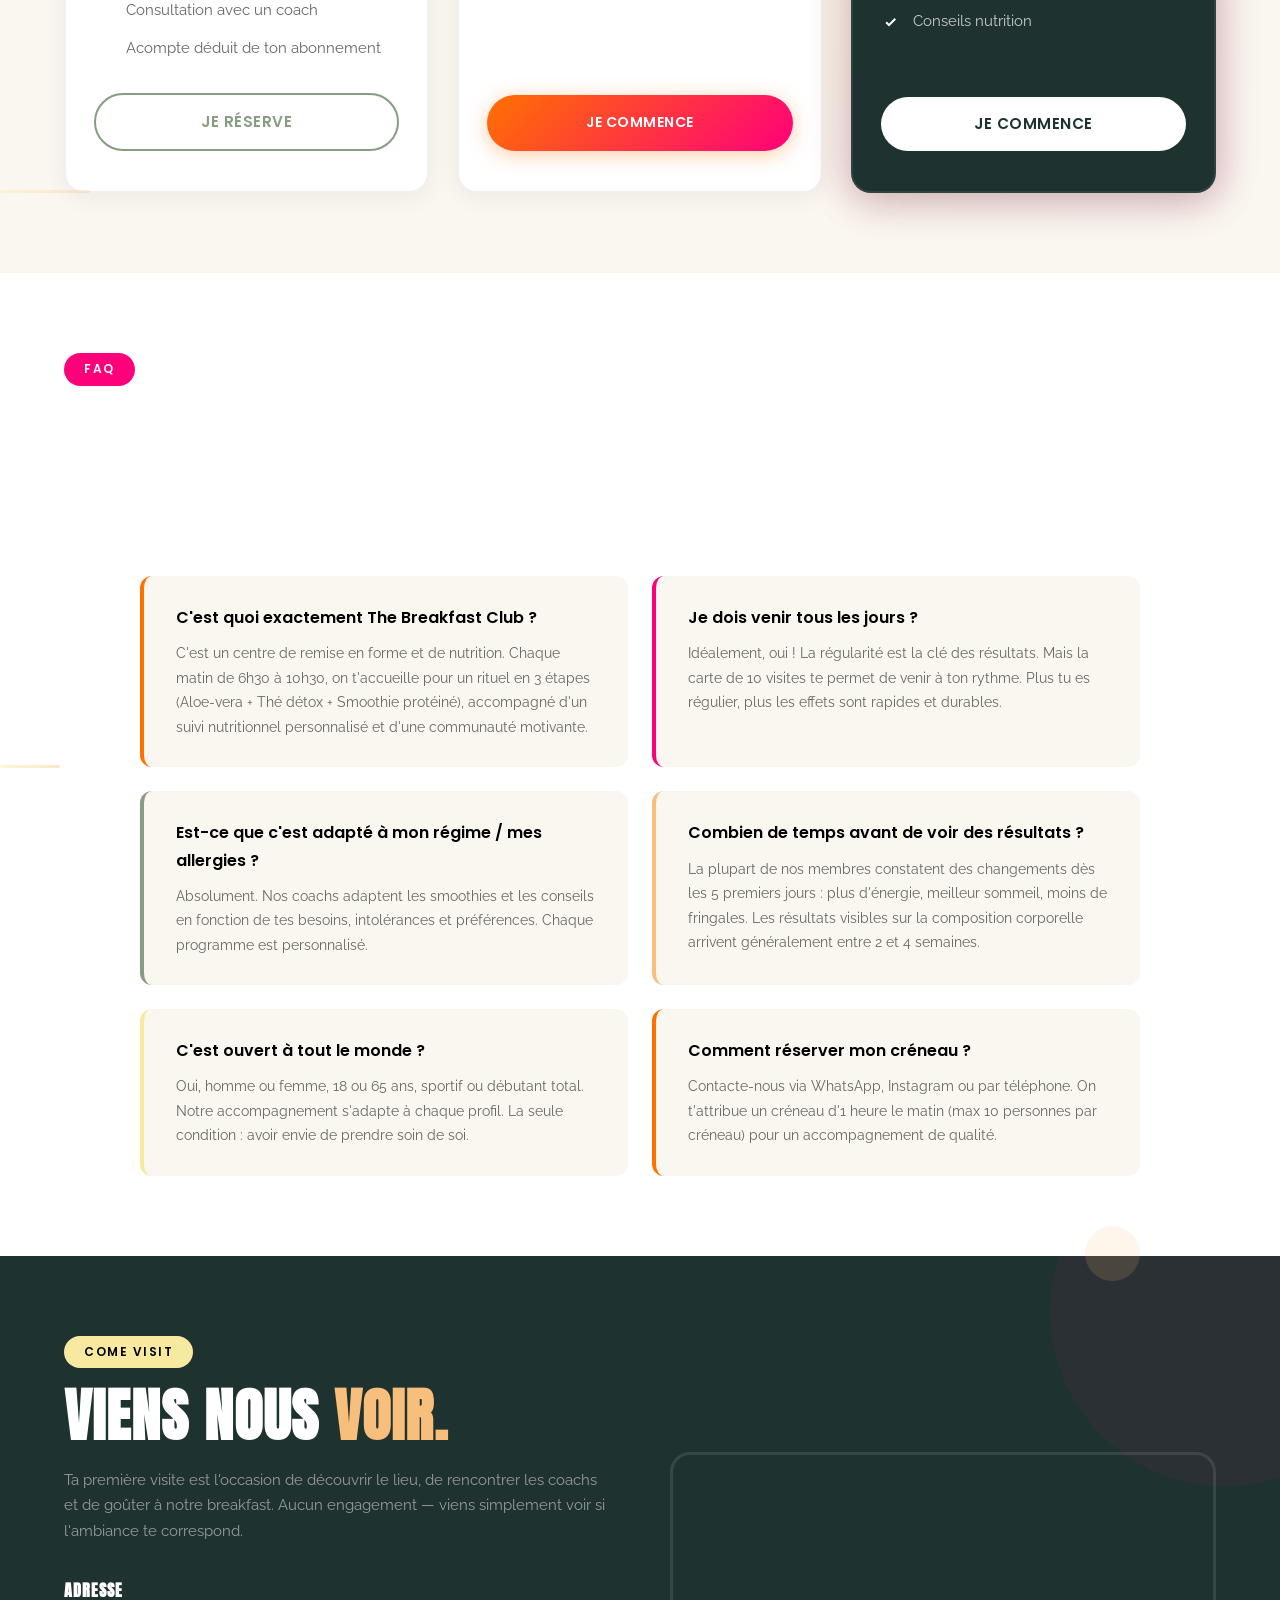
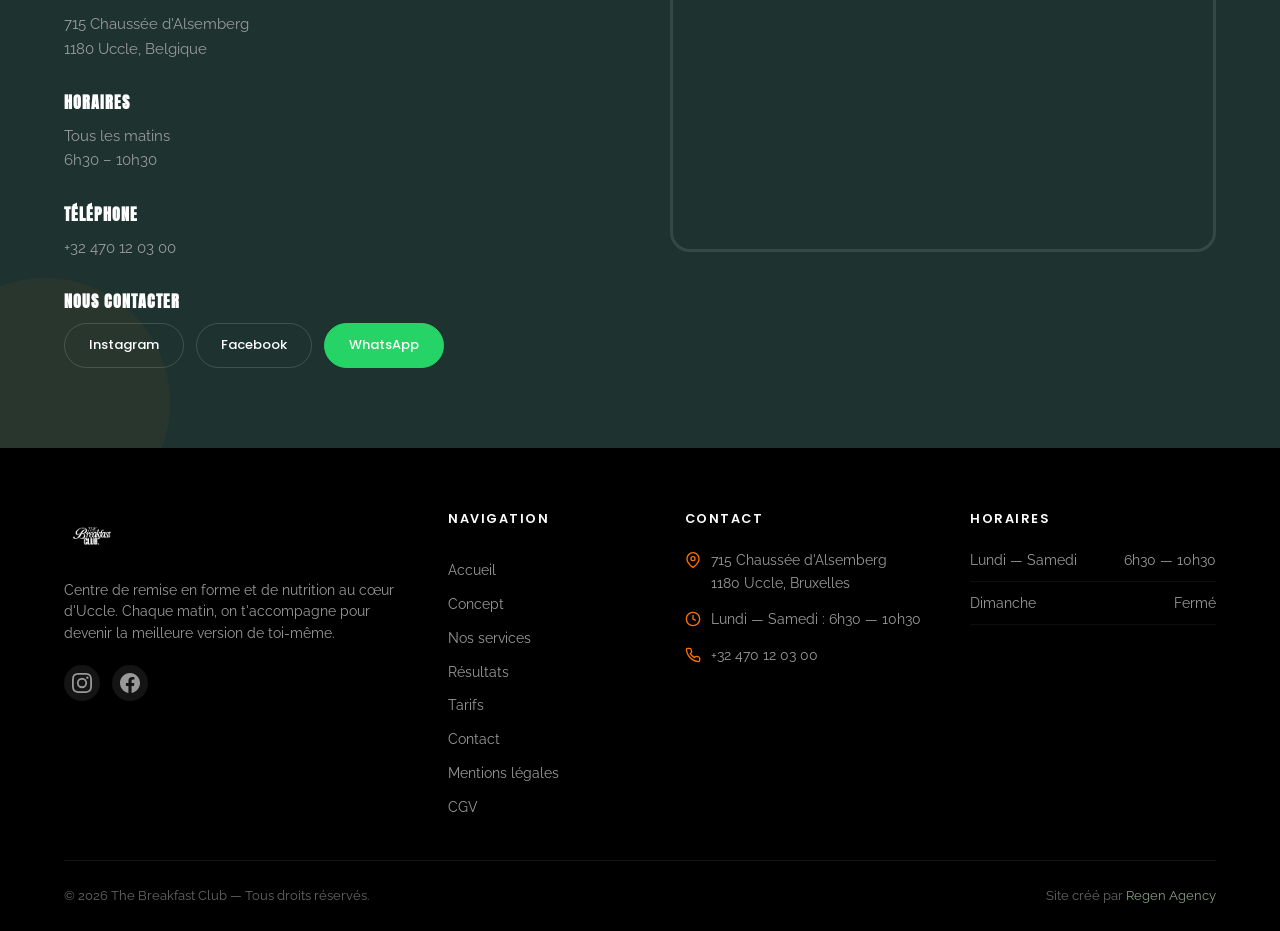
==== commit 67bdcbac: "Add TikTok Pixel (D8OPE7JC77U9QNO9SFC0) to <head> of all pages (index, merci, mentions-legales, cgv)" ====
--- a/index.html
+++ b/index.html
@@ -137,6 +137,17 @@
     src="https://www.facebook.com/tr?id=1582702526170106&ev=PageView&noscript=1"
     /></noscript>
     <!-- End Meta Pixel Code -->
+
+    <!-- TikTok Pixel Code Start -->
+    <script>
+    !function (w, d, t) {
+      w.TiktokAnalyticsObject=t;var ttq=w[t]=w[t]||[];ttq.methods=["page","track","identify","instances","debug","on","off","once","ready","alias","group","enableCookie","disableCookie","holdConsent","revokeConsent","grantConsent"],ttq.setAndDefer=function(t,e){t[e]=function(){t.push([e].concat(Array.prototype.slice.call(arguments,0)))}};for(var i=0;i<ttq.methods.length;i++)ttq.setAndDefer(ttq,ttq.methods[i]);ttq.instance=function(t){for(var e=ttq._i[t]||[],n=0;n<ttq.methods.length;n++)ttq.setAndDefer(e,ttq.methods[n]);return e},ttq.load=function(e,n){var r="https://analytics.tiktok.com/i18n/pixel/events.js",o=n&&n.partner;ttq._i=ttq._i||{},ttq._i[e]=[],ttq._i[e]._u=r,ttq._t=ttq._t||{},ttq._t[e]=+new Date,ttq._o=ttq._o||{},ttq._o[e]=n||{};n=document.createElement("script");n.type="text/javascript",n.async=!0,n.src=r+"?sdkid="+e+"&lib="+t;e=document.getElementsByTagName("script")[0];e.parentNode.insertBefore(n,e)};
+
+      ttq.load('D8OPE7JC77U9QNO9SFC0');
+      ttq.page();
+    }(window, document, 'ttq');
+    </script>
+    <!-- TikTok Pixel Code End -->
 </head>
 <body>
 
--- a/style-demo4-extra.css
+++ b/style-demo4-extra.css
@@ -1473,9 +1473,43 @@
     }
 }
 
-/* Hide decos on small screens */
+/* Hide ALL decorative elements on small screens to prevent overlap with images */
 @media (max-width: 768px) {
-    .deco-behind { display: none; }
+    .deco-behind,
+    .hero__shape,
+    .hero__shape--dots,
+    .hero__shape--circle,
+    .hero__img-accent {
+        display: none !important;
+    }
+
+    /* Disable all ::before / ::after decorative pseudo-elements on sections */
+    .section--philosophy::before,
+    .section--philosophy::after,
+    .section--concept::before,
+    .section--concept::after,
+    .section--howitworks::before,
+    .section--howitworks::after,
+    .section--community::before,
+    .section--community::after,
+    .section--services::before,
+    .section--services::after,
+    .section--results::before,
+    .section--results::after,
+    .section--testimonials::before,
+    .section--testimonials::after,
+    .section--pricing::before,
+    .section--pricing::after,
+    .section--faq::before,
+    .section--faq::after,
+    .section--contact::before,
+    .section--contact::after,
+    .hero__right::before,
+    .hero__right::after,
+    .pricing__card-wrapper--featured::after {
+        display: none !important;
+        content: none !important;
+    }
 }
 
 /* ===========================
@@ -1718,6 +1752,33 @@
 @media (max-width: 768px) {
     .testimonials__layout {
         grid-template-columns: 1fr;
+        max-height: none !important;
+        gap: 16px;
+    }
+
+    /* Convert stack -> horizontal carousel on mobile */
+    .testimonials__stack {
+        flex-direction: row !important;
+        overflow-x: auto;
+        scroll-snap-type: x mandatory;
+        scroll-behavior: smooth;
+        -webkit-overflow-scrolling: touch;
+        gap: 12px;
+        padding: 4px 16px;
+        margin: 0 -16px; /* break out of container for full-width feel */
+        /* Hide scrollbar */
+        scrollbar-width: none;
+        -ms-overflow-style: none;
+    }
+
+    .testimonials__stack::-webkit-scrollbar {
+        display: none;
+    }
+
+    .testimonials__stack .testimonial {
+        flex: 0 0 85%;
+        scroll-snap-align: center;
+        min-height: 180px;
     }
 
     .testimonials__video {
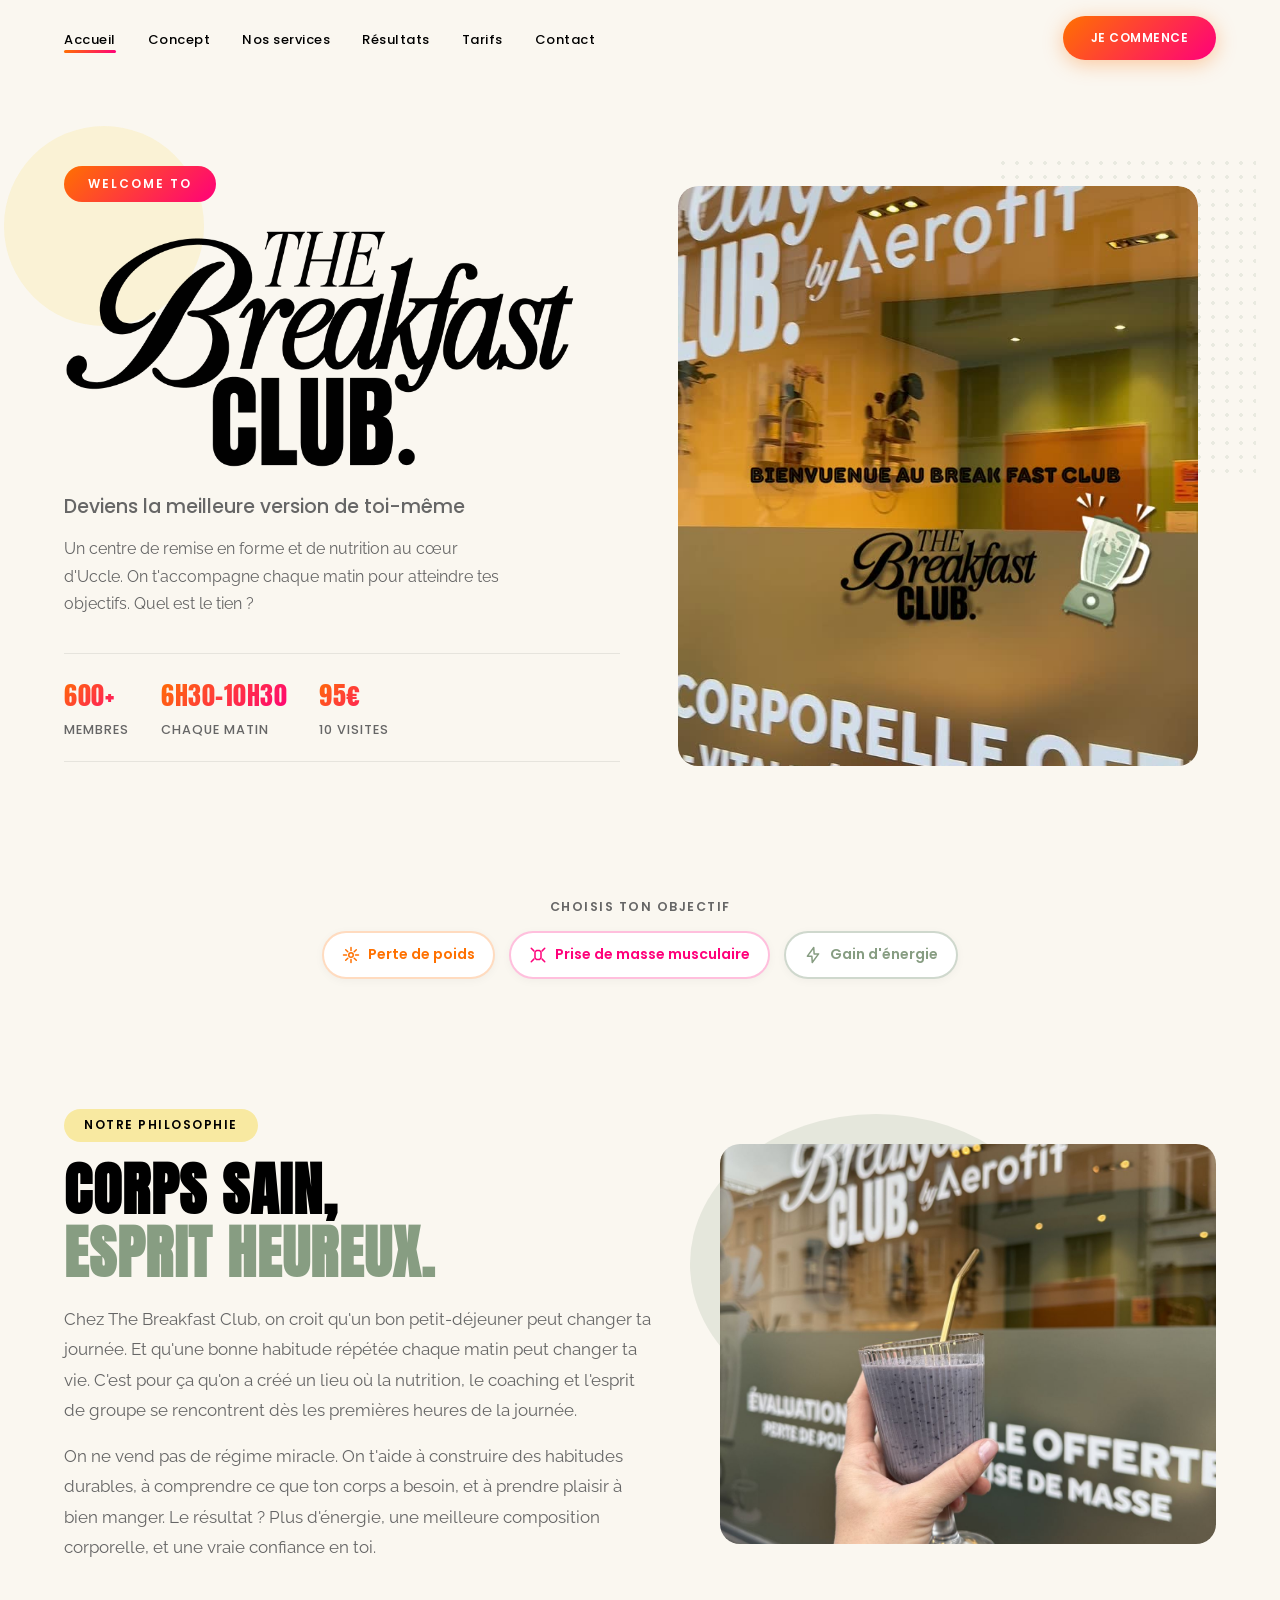
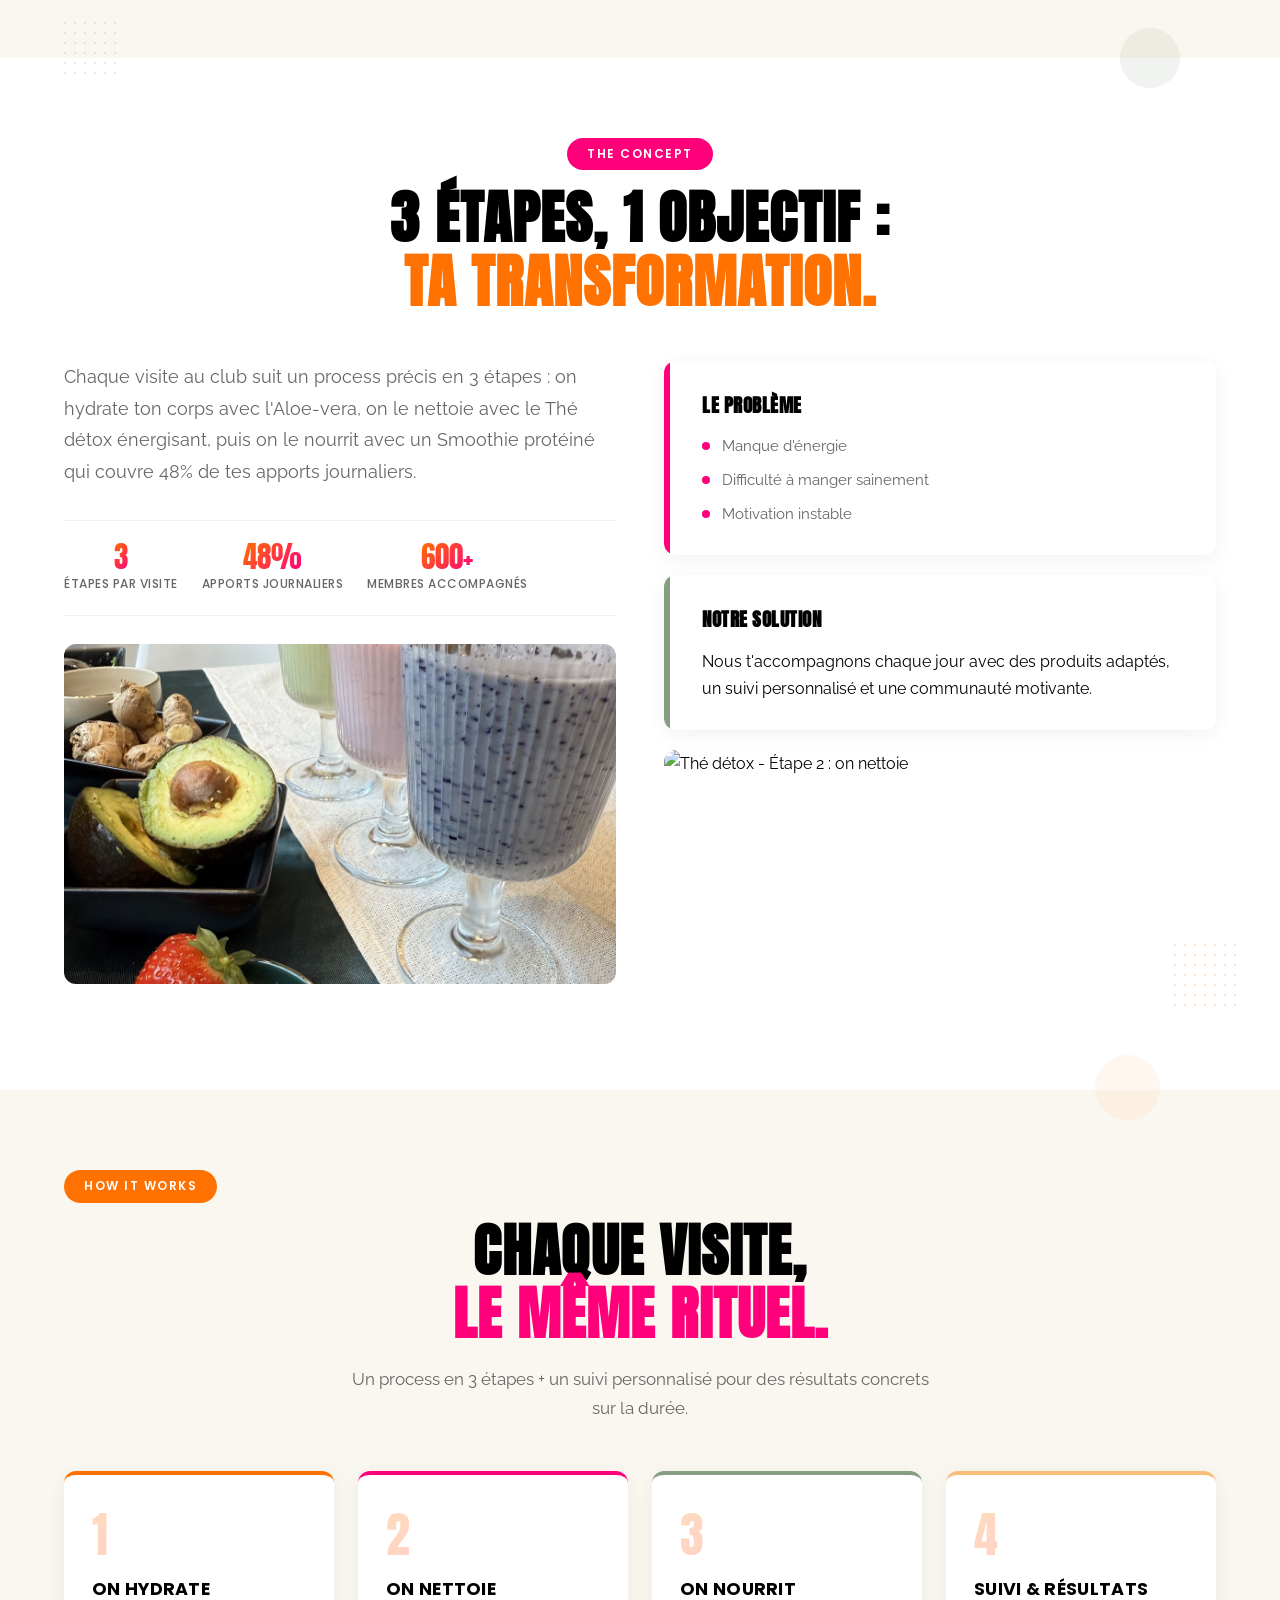
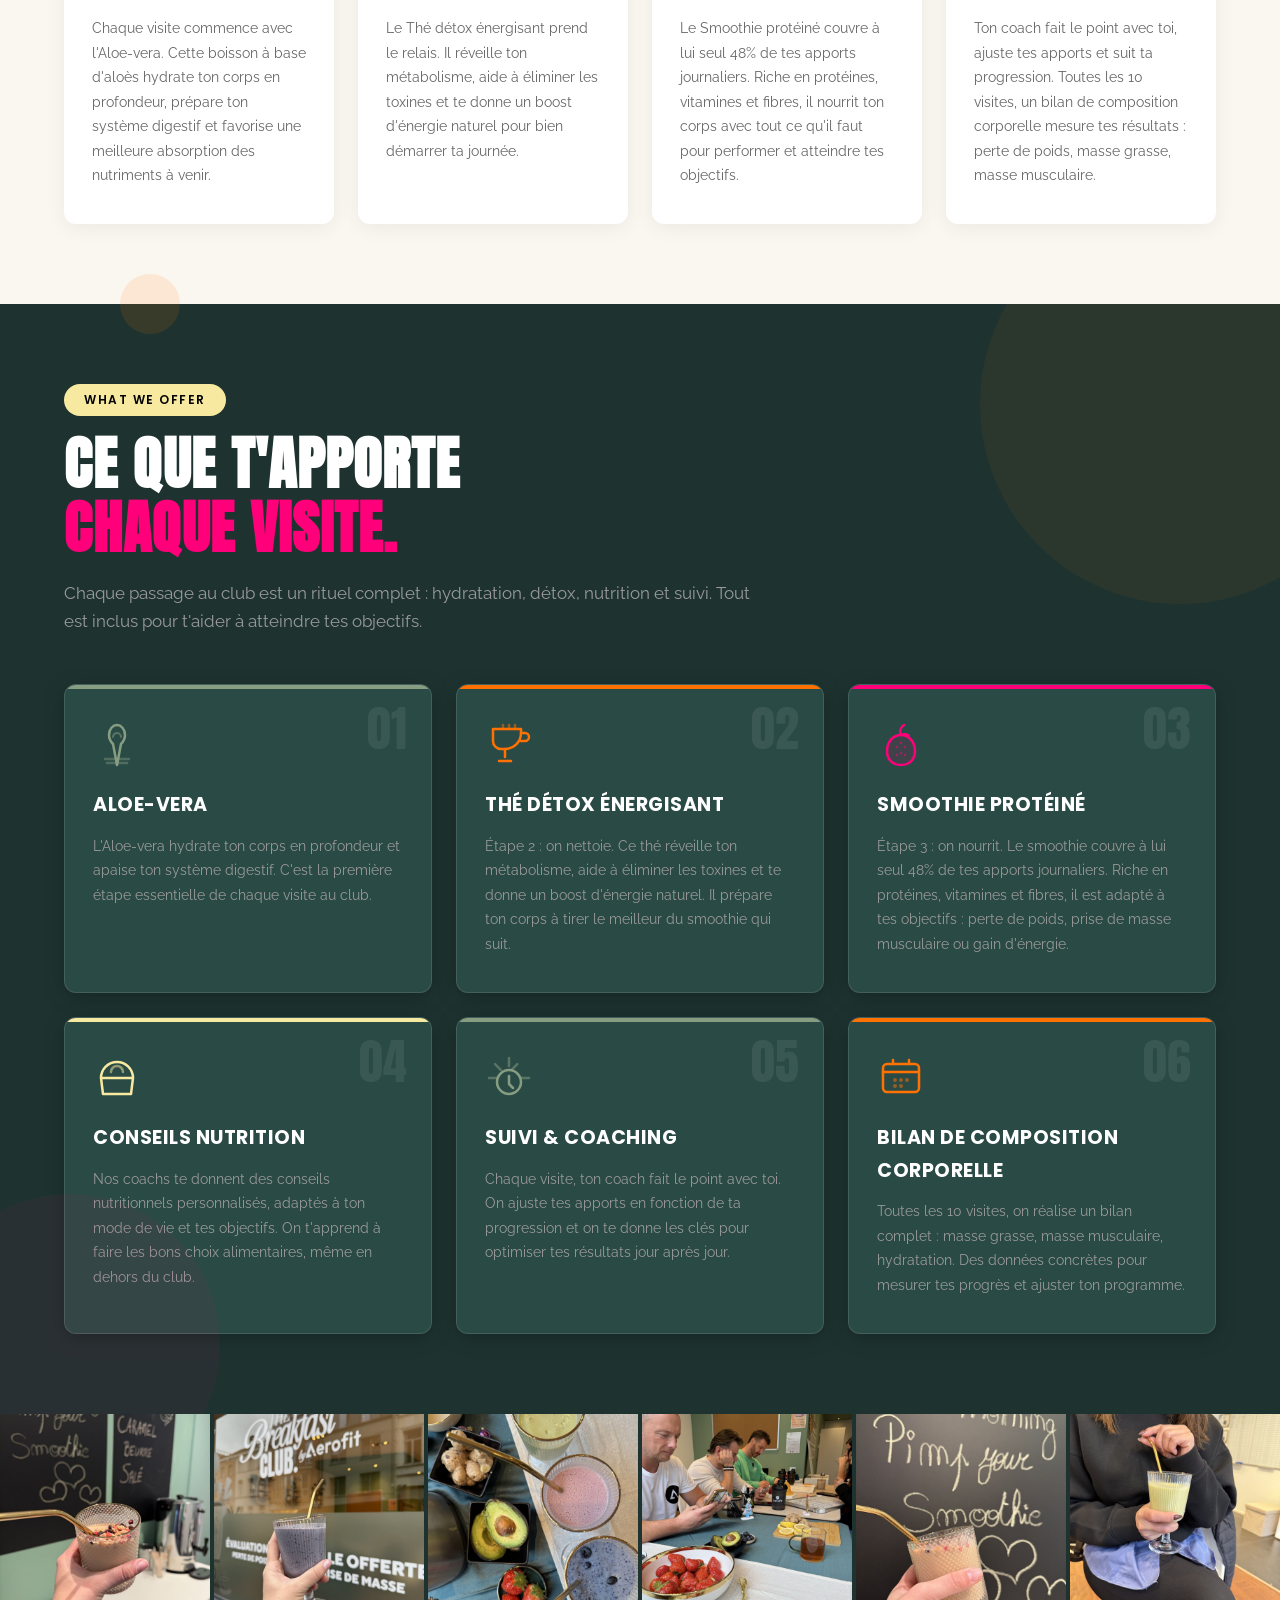
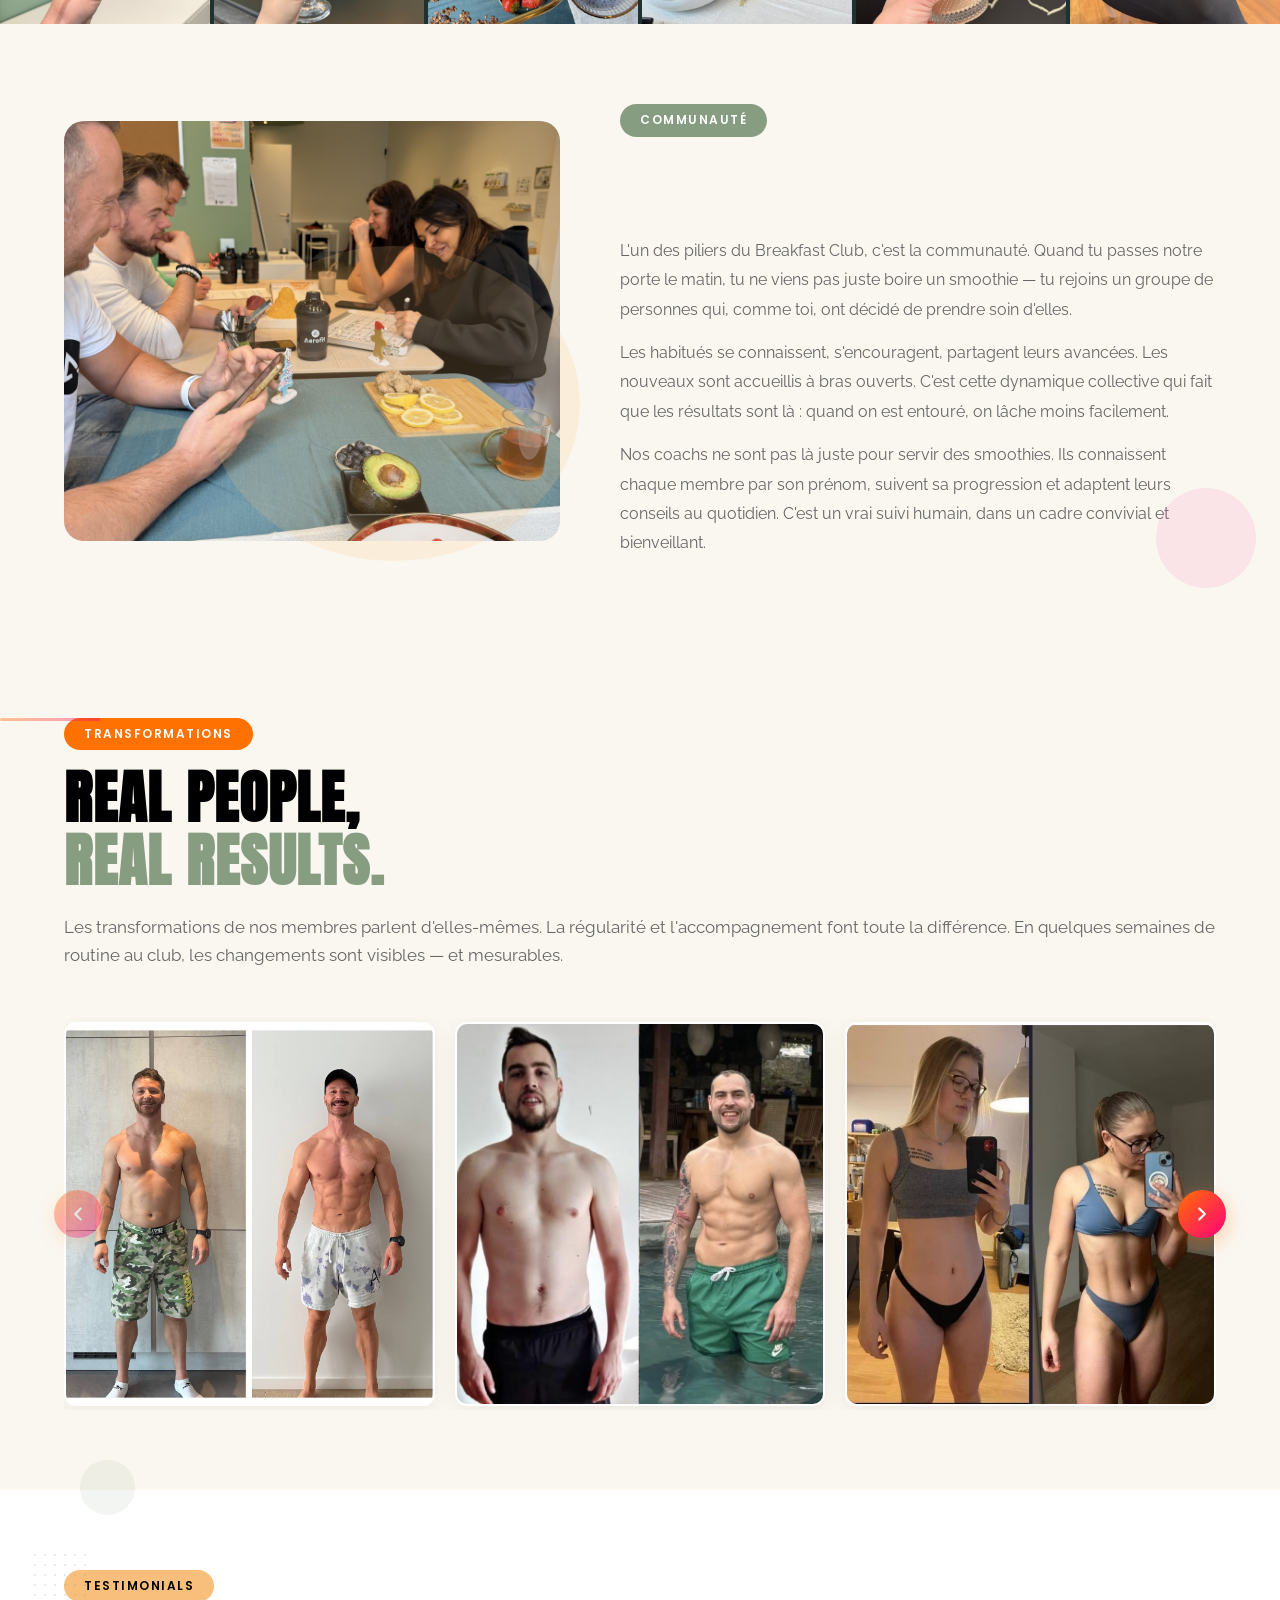
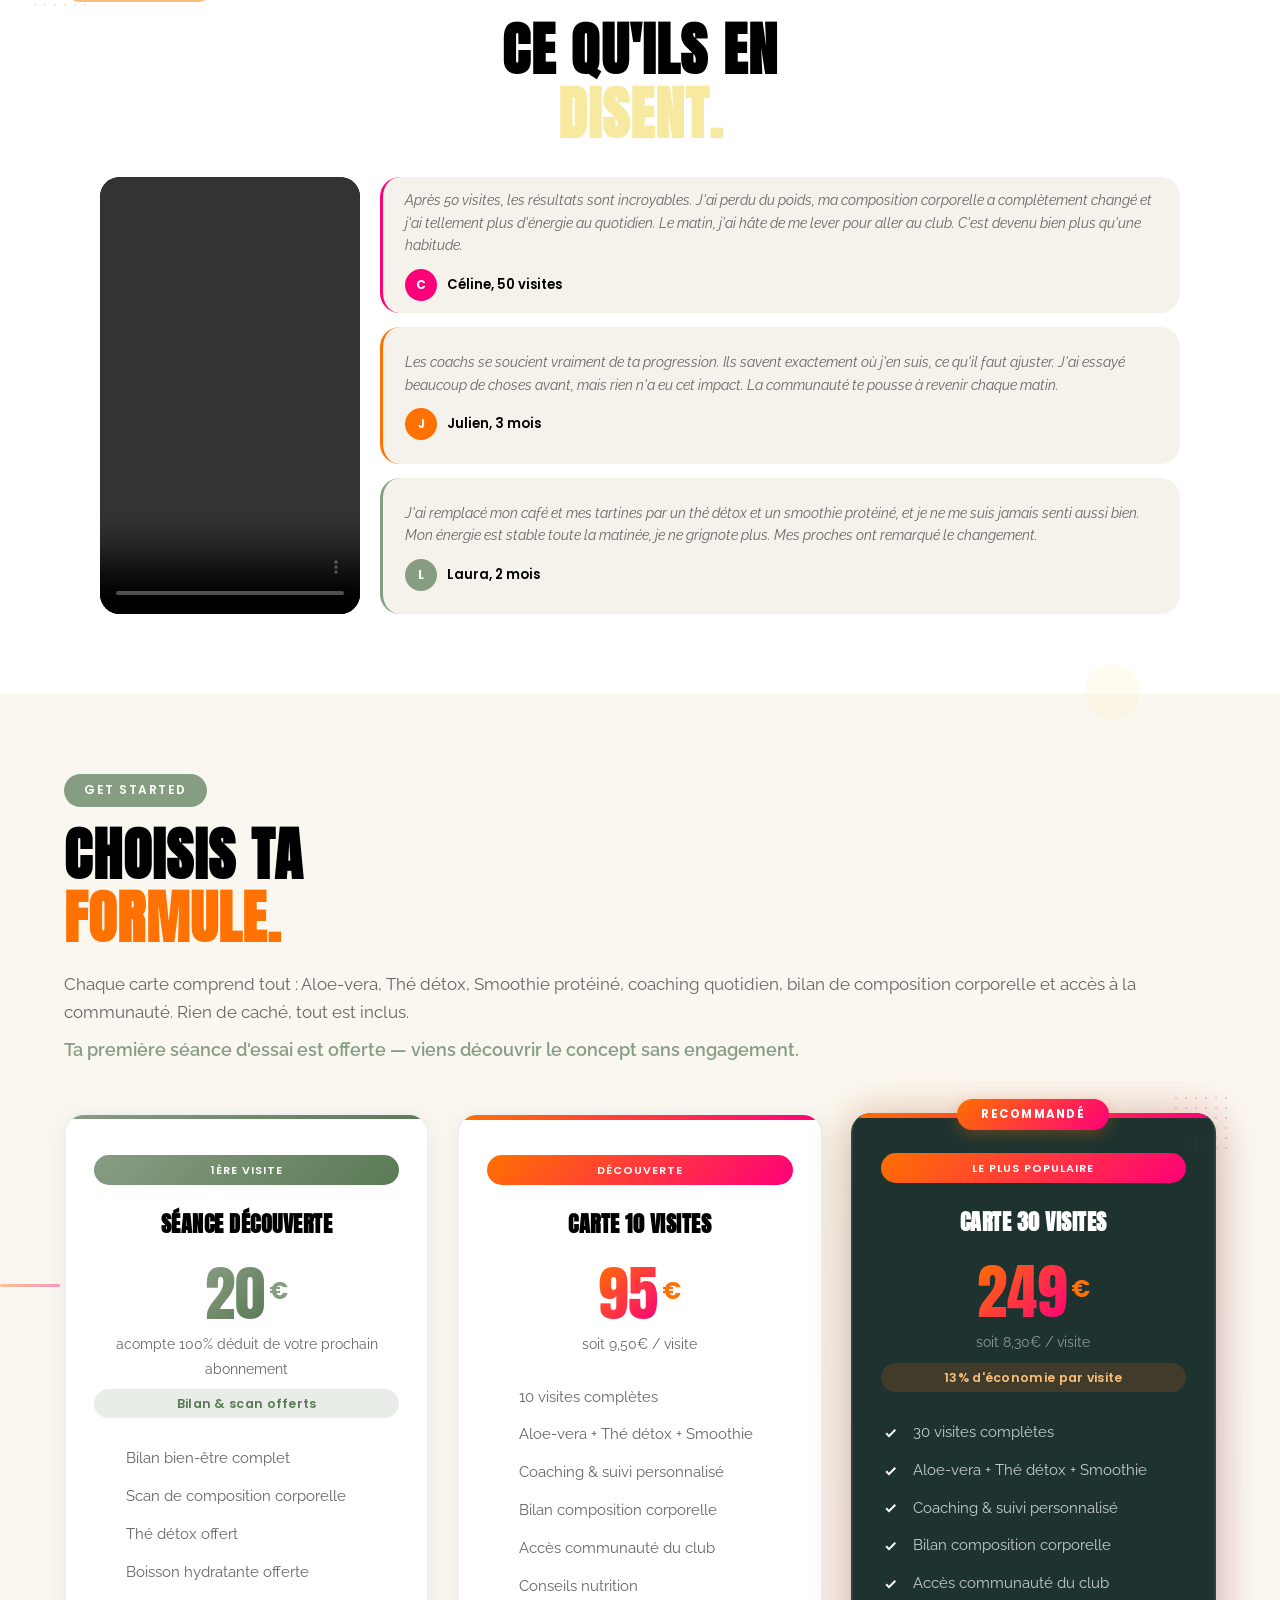
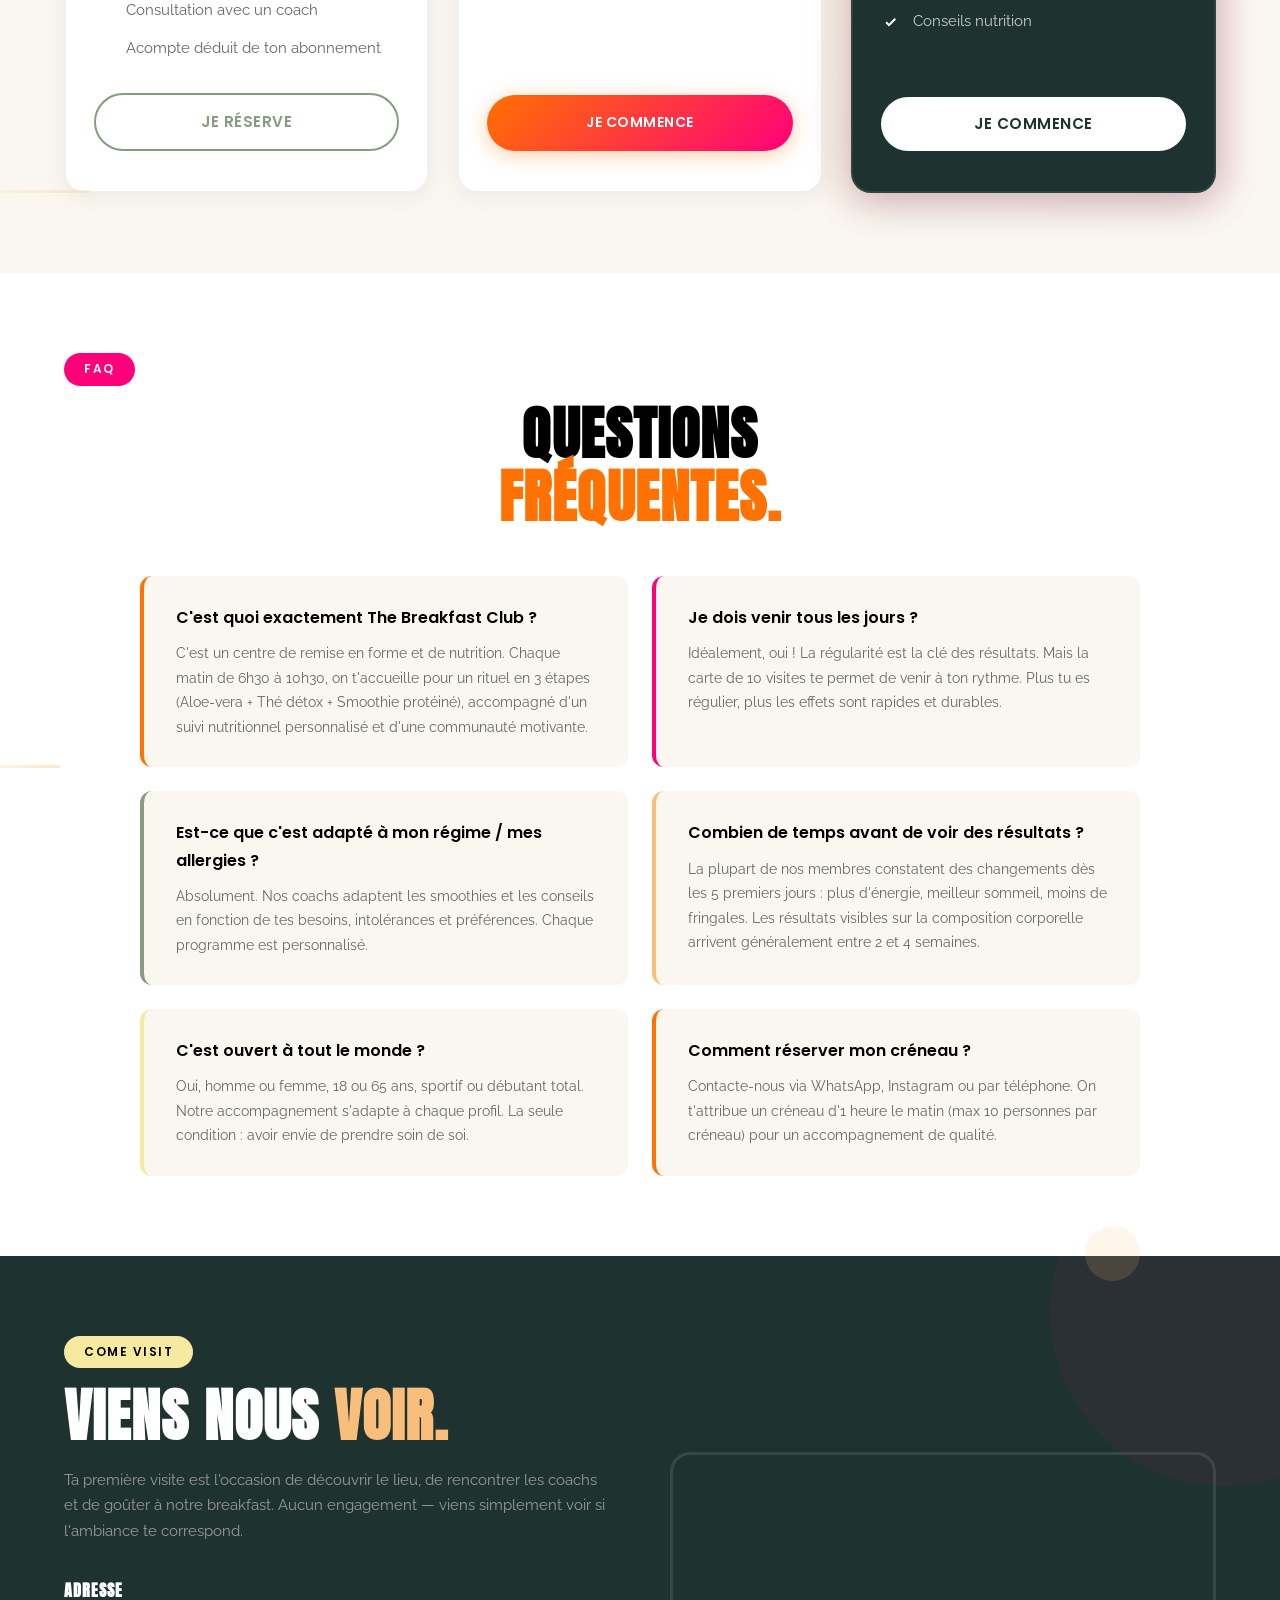
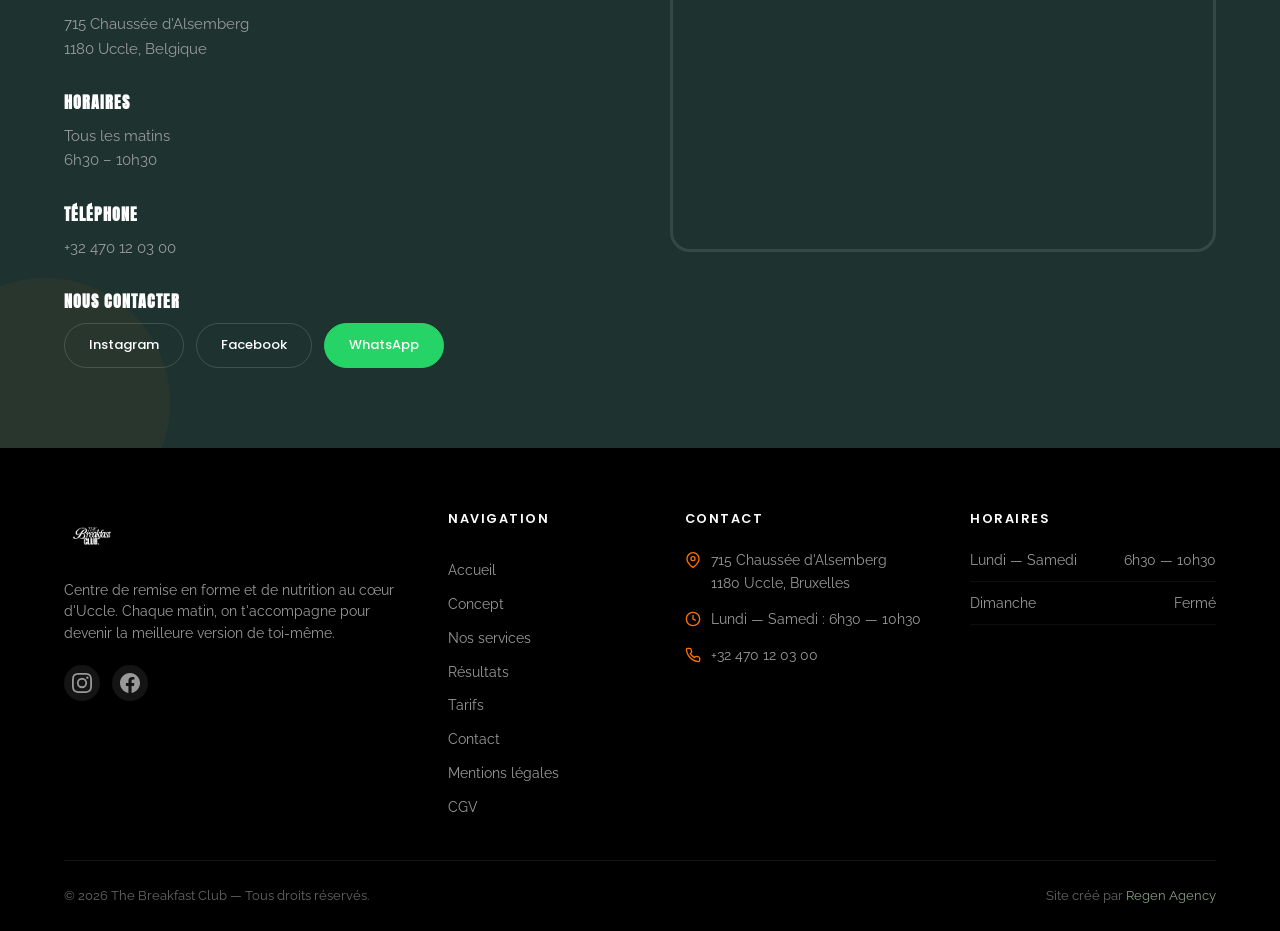
==== commit 82d5647c: "GO-LIVE: route all 3 products through tracked payment page (cards buttons + discovery Cal.com redire" ====
--- a/index.html
+++ b/index.html
@@ -611,7 +611,7 @@
                                     <li>Acc&egrave;s communaut&eacute; du club</li>
                                     <li>Conseils nutrition</li>
                                 </ul>
-                                <a href="https://pay.sumup.com/b2c/Q26EG5HV" target="_blank" rel="noopener" class="btn btn--gradient btn--full">Je commence</a>
+                                <a href="paiement.html?formule=10visites" class="btn btn--gradient btn--full">Je commence</a>
                             </div>
                         </div>
                         <div class="pricing__card-wrapper pricing__card-wrapper--featured">
@@ -633,7 +633,7 @@
                                     <li>Acc&egrave;s communaut&eacute; du club</li>
                                     <li>Conseils nutrition</li>
                                 </ul>
-                                <a href="https://pay.sumup.com/b2c/Q4UOP0RB" target="_blank" rel="noopener" class="btn btn--white btn--full">Je commence</a>
+                                <a href="paiement.html?formule=30visites" class="btn btn--white btn--full">Je commence</a>
                             </div>
                         </div>
                     </div>
